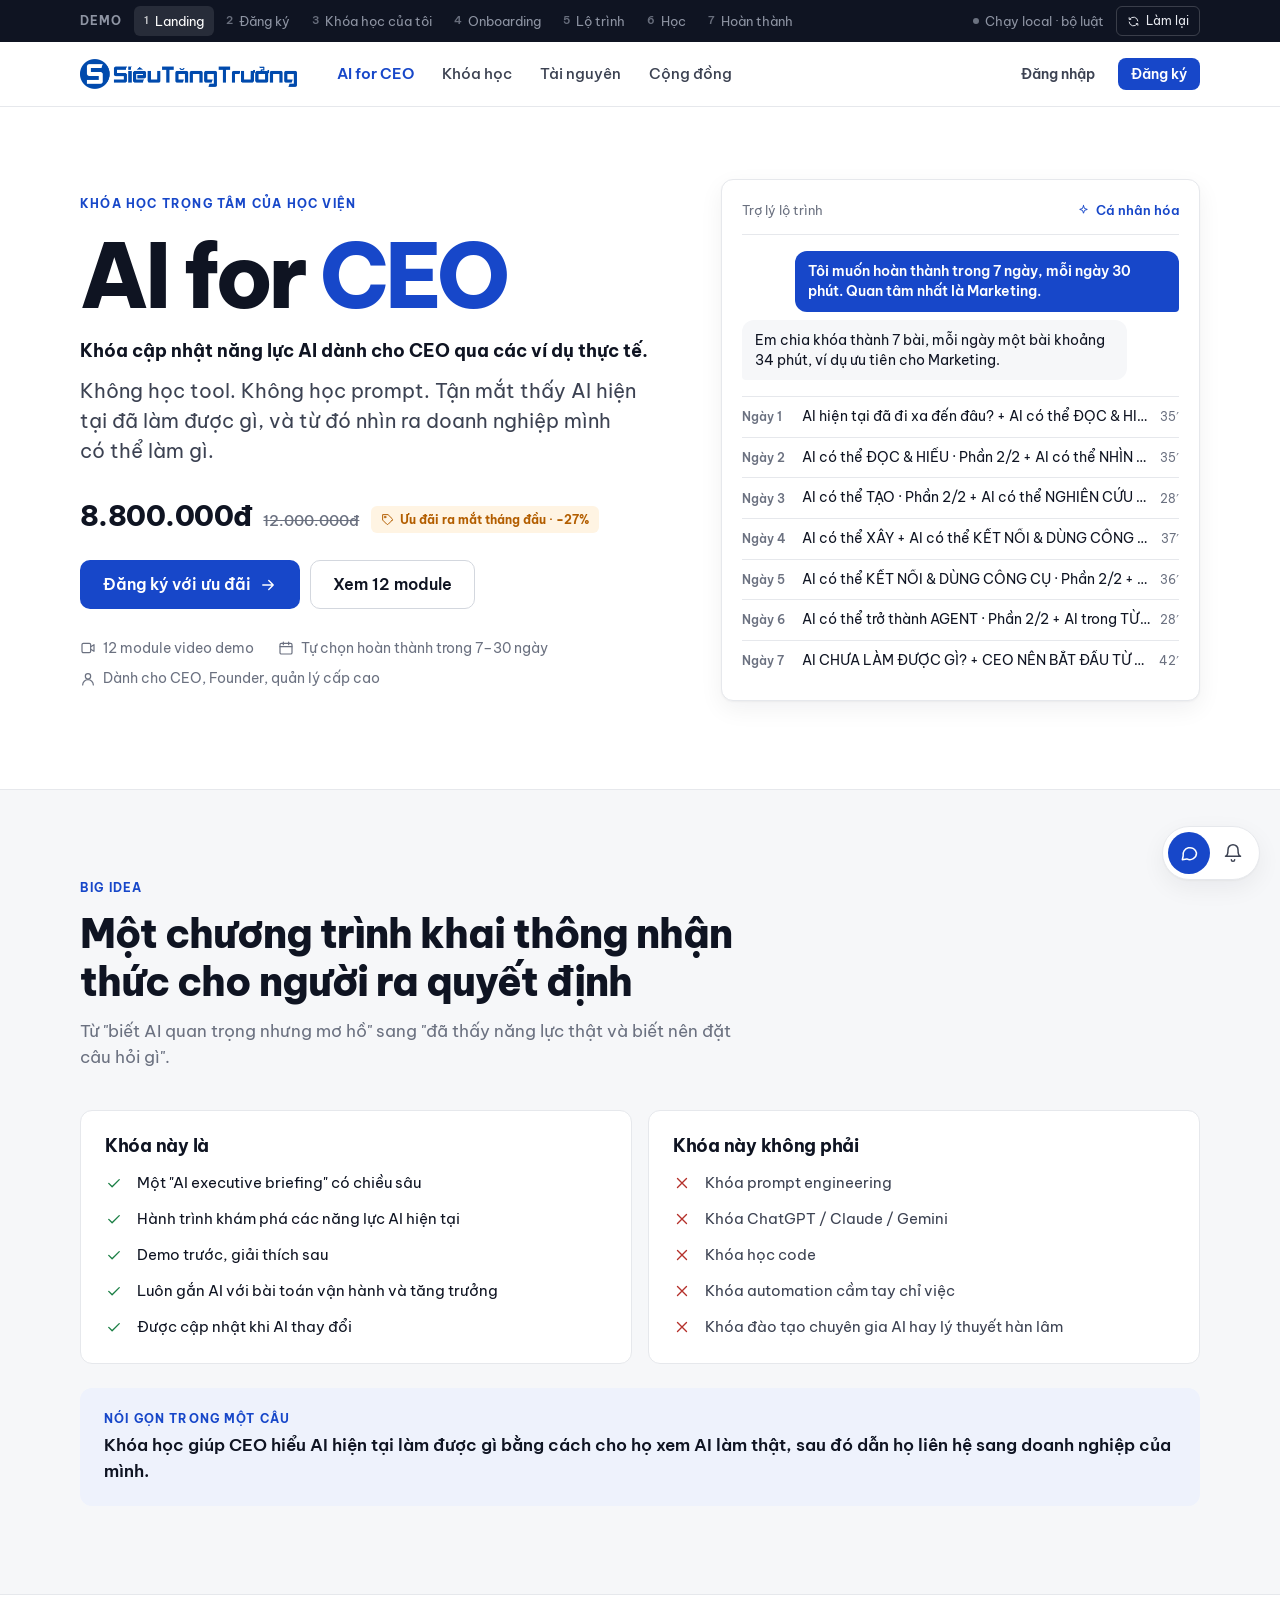
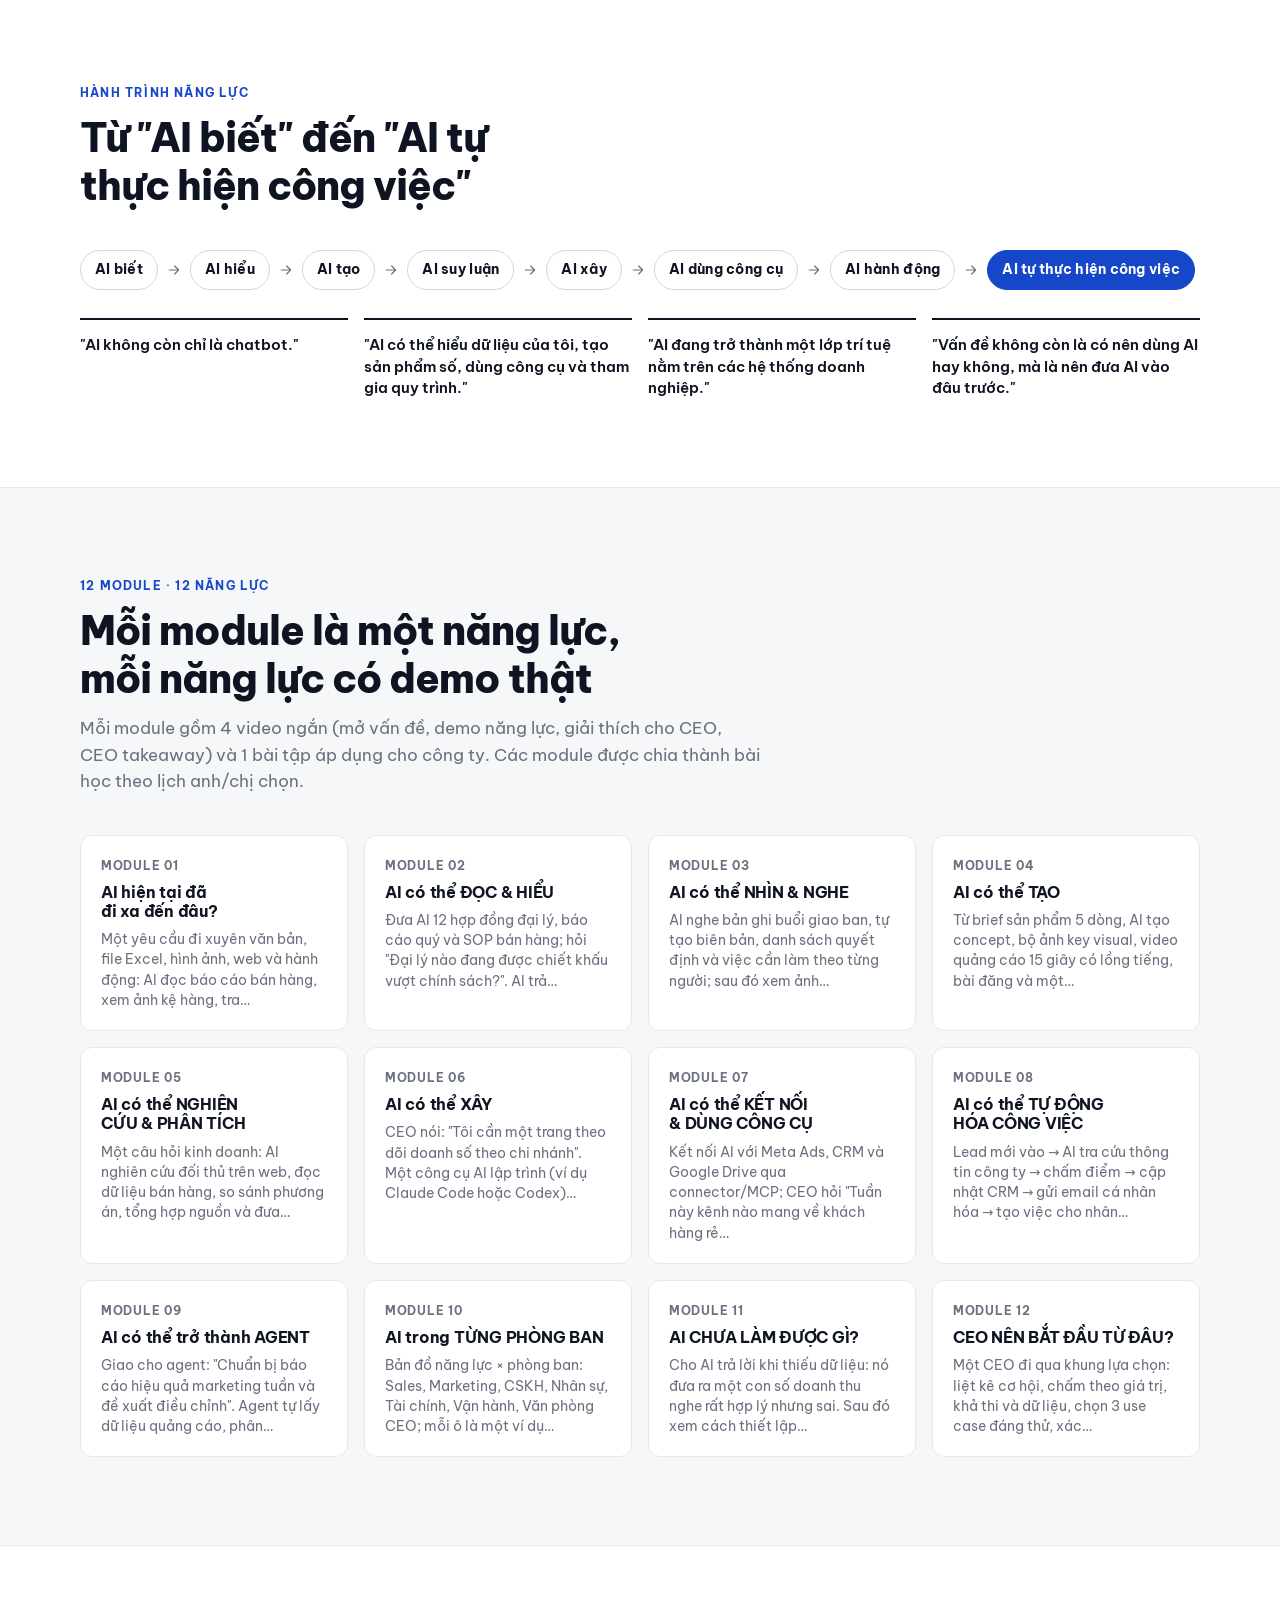
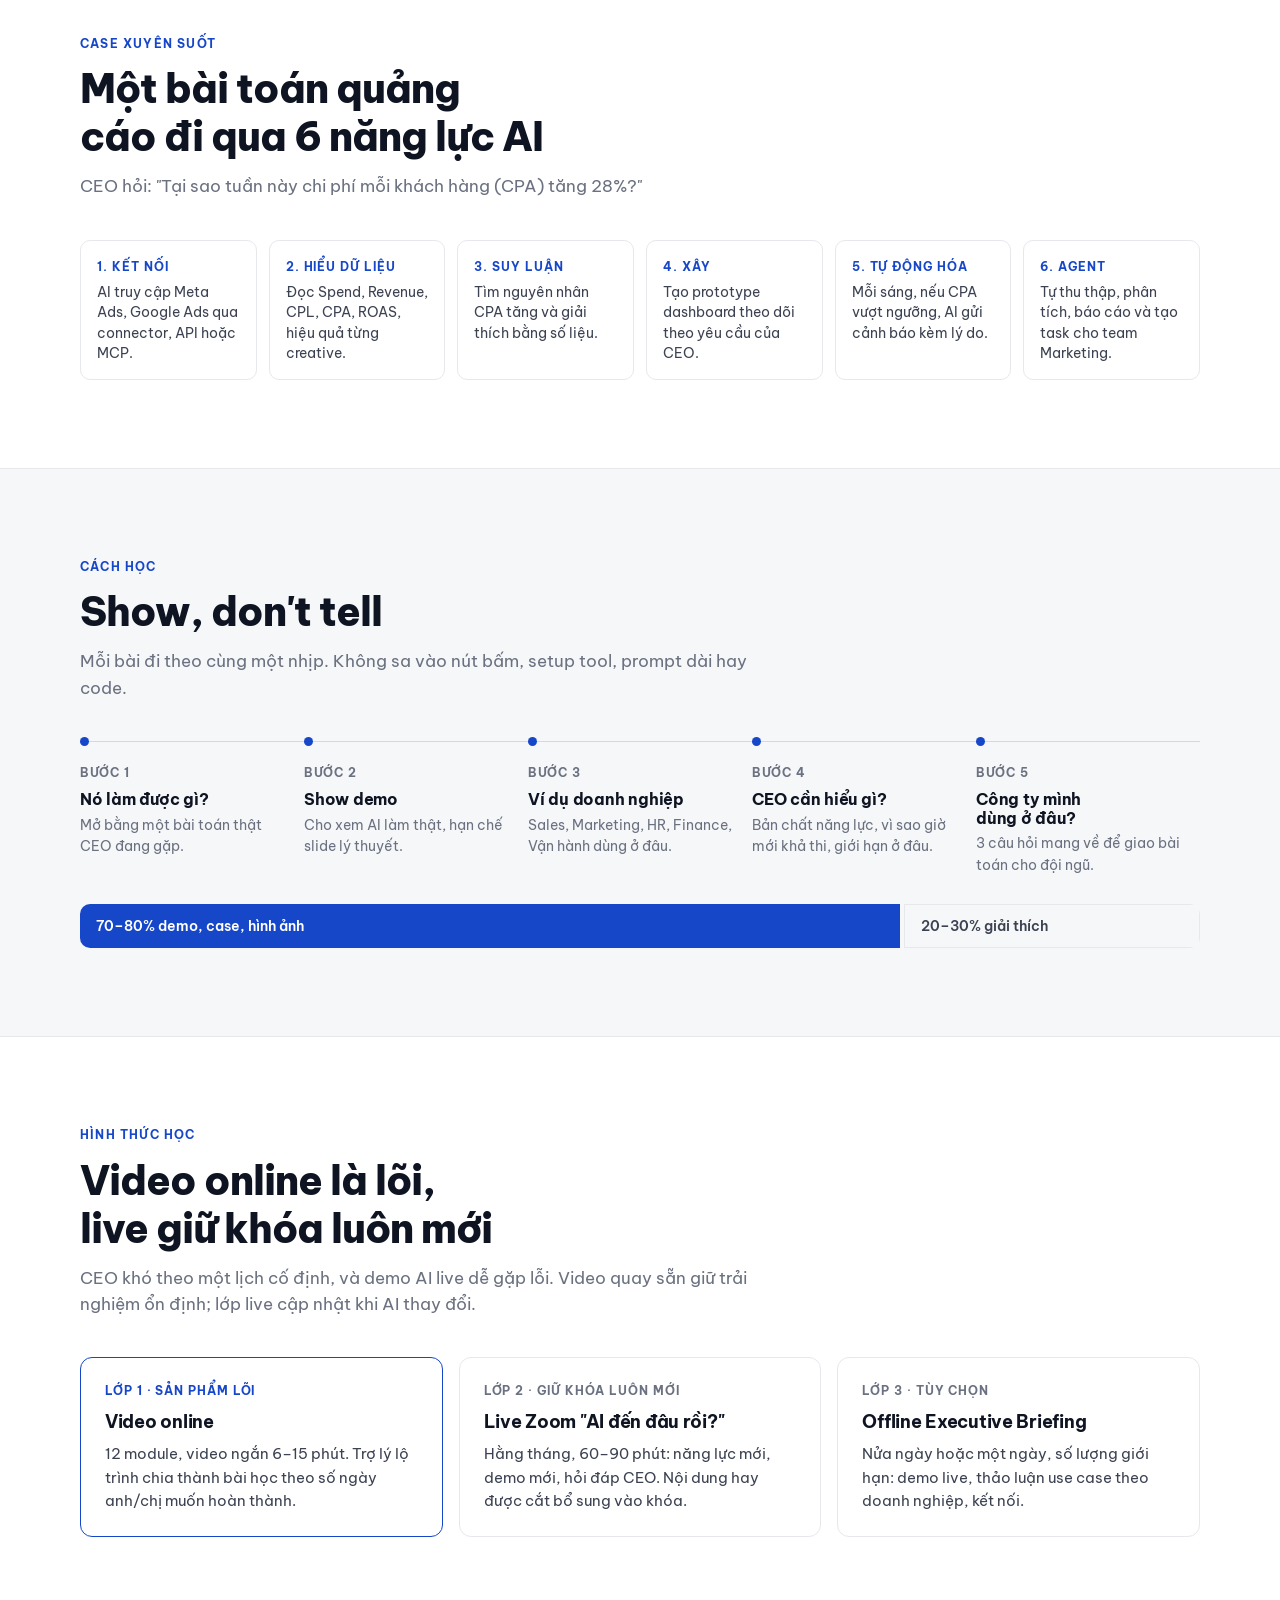
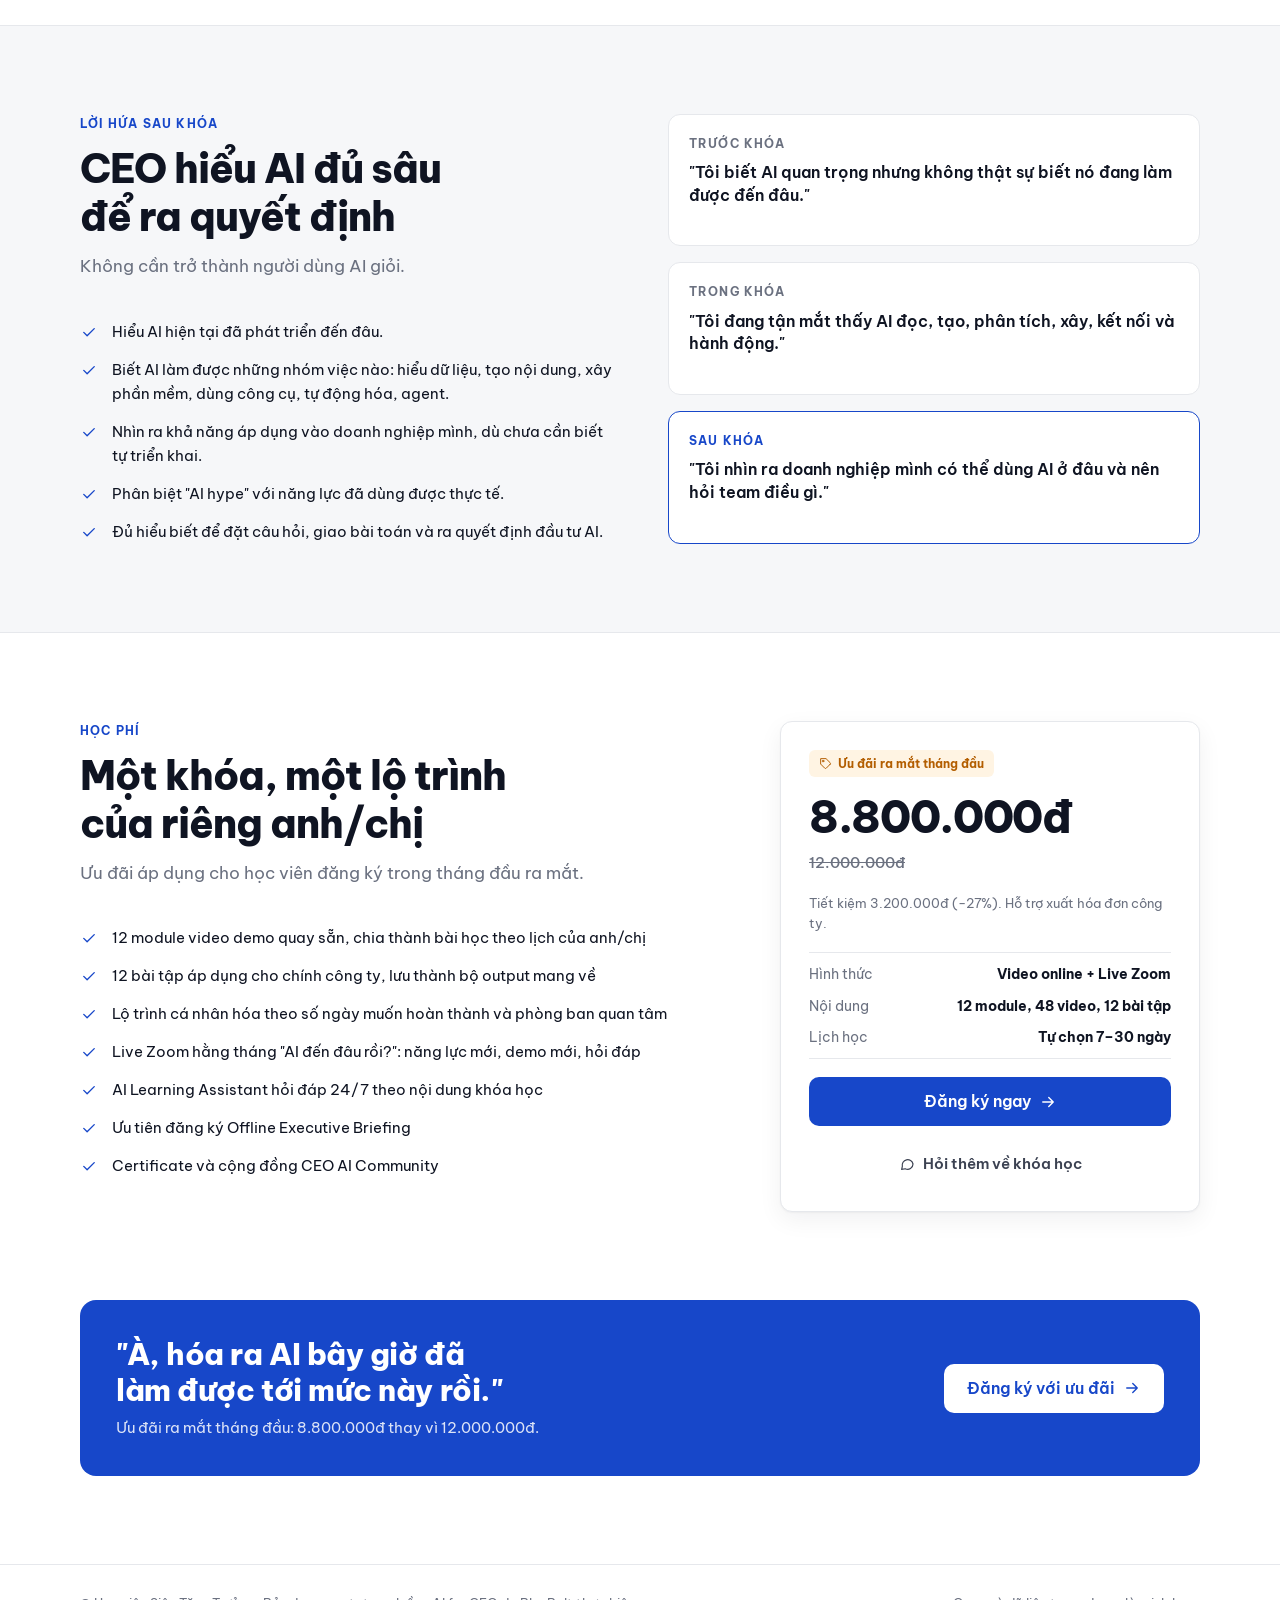
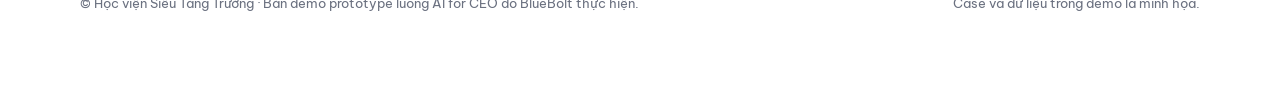
==== index.html @ d46a8960 "Ban demo dau tien Co-Authored-By: Claude Opus 5.5 (1M context) <noreply@anthropic.com>" ====
<!doctype html>
<html lang="vi">
<head>
<meta charset="utf-8">
<meta name="viewport" content="width=device-width,initial-scale=1,viewport-fit=cover">
<title>Hành trình AI for CEO</title>
<link rel="preconnect" href="https://fonts.googleapis.com">
<link rel="preconnect" href="https://fonts.gstatic.com" crossorigin>
<link rel="stylesheet" href="https://fonts.googleapis.com/css2?family=Be+Vietnam+Pro:wght@400;500;600;700;800&display=swap">
<link rel="stylesheet" href="css/style.css">
</head>
<body>
<div id="app"></div>
<div id="toast" role="status" aria-live="polite"></div>

<!-- Thứ tự nạp quan trọng: dữ liệu → logic → giao diện → khởi động -->
<script src="js/data.js"></script>      <!-- nội dung khóa học: module, bài tập, giá -->
<script src="js/planner.js"></script>   <!-- chia bài học, cá nhân hóa lộ trình, AI -->
<script src="js/chatbot.js"></script>   <!-- chatbot onboarding + AI Learning Assistant -->
<script src="js/screens.js"></script>   <!-- giao diện từng màn hình -->
<script src="js/app.js"></script>       <!-- trạng thái, điều hướng, nút bấm, khởi động -->
</body>
</html>
---- css/style.css ----
/* =========================================================
   AI for CEO · Học viện Siêu Tăng Trưởng — giao diện
   Brand: xanh logo + cam ưu đãi. Tối giản: nền trắng, viền mảnh, 1 màu nhấn.
   ========================================================= */

/* ---------- token màu (sáng / tối) ---------- */
:root{
  --bg:#FFFFFF;--bg-2:#F6F7F9;--surface:#FFFFFF;--line:#E6E8EC;--line-2:#D3D7DE;
  --ink:#0F1422;--ink-2:#3C4252;--muted:#6B7180;
  --blue:#1747C9;--blue-hover:#113AAA;--on-blue:#FFFFFF;--blue-soft:#EEF2FC;--blue-line:#C9D5F5;
  --orange:#F28A00;--orange-ink:#B35E00;--orange-soft:#FFF4E3;
  --ok:#1B7F45;--ok-soft:#E6F4EC;--warn:#8F5600;--warn-soft:#FFF5E0;--bad:#B4302A;--bad-soft:#FBE8E6;
  --shadow:0 1px 2px rgba(15,20,34,.04),0 8px 24px rgba(15,20,34,.06);
  --demo-bg:#0F1422;--demo-ink:#E8EAF0;--demo-muted:#8E94A3;
  --player:#0F1422;--player-2:#1B2338;
  --r:12px;
  --logo:#0A4AAD;--logo-ink:#FFFFFF;
  --font:'Be Vietnam Pro',system-ui,-apple-system,'Segoe UI',Roboto,Arial,sans-serif;
  color-scheme:light;
}
@media (prefers-color-scheme:dark){:root:not([data-theme="light"]){color-scheme:dark;
  --bg:#0C0F16;--bg-2:#121620;--surface:#141925;--line:#232A38;--line-2:#313A4B;
  --ink:#EEF0F5;--ink-2:#C4C9D4;--muted:#8A92A2;
  --blue:#7D9CFF;--blue-hover:#9CB3FF;--on-blue:#0C0F16;--blue-soft:#18203A;--blue-line:#2B3A66;
  --orange:#FFA733;--orange-ink:#FFB95C;--orange-soft:#2F2310;
  --ok:#5CC98A;--ok-soft:#132B1D;--warn:#EDB65B;--warn-soft:#2E230E;--bad:#FF8074;--bad-soft:#361A18;
  --shadow:0 1px 2px rgba(0,0,0,.4),0 8px 24px rgba(0,0,0,.35);--demo-bg:#06080C;--player:#06080C;--player-2:#161C2B;--logo:#6F9BFF;--logo-ink:#0C0F16;}}
:root[data-theme="dark"]{color-scheme:dark;
  --bg:#0C0F16;--bg-2:#121620;--surface:#141925;--line:#232A38;--line-2:#313A4B;
  --ink:#EEF0F5;--ink-2:#C4C9D4;--muted:#8A92A2;
  --blue:#7D9CFF;--blue-hover:#9CB3FF;--on-blue:#0C0F16;--blue-soft:#18203A;--blue-line:#2B3A66;
  --orange:#FFA733;--orange-ink:#FFB95C;--orange-soft:#2F2310;
  --ok:#5CC98A;--ok-soft:#132B1D;--warn:#EDB65B;--warn-soft:#2E230E;--bad:#FF8074;--bad-soft:#361A18;
  --shadow:0 1px 2px rgba(0,0,0,.4),0 8px 24px rgba(0,0,0,.35);--demo-bg:#06080C;--player:#06080C;--player-2:#161C2B;--logo:#6F9BFF;--logo-ink:#0C0F16;}

/* ---------- nền tảng ---------- */
*{box-sizing:border-box}
html,body{margin:0}
img{max-width:100%}
[hidden]{display:none!important}
body{background:var(--bg);color:var(--ink);font-family:var(--font);font-size:15px;line-height:1.6;-webkit-font-smoothing:antialiased}
h1,h2,h3,h4{margin:0;line-height:1.2;text-wrap:balance;letter-spacing:-.015em}
p{margin:0}
button,input,select,textarea{font:inherit;color:inherit}
button{cursor:pointer}
:focus-visible{outline:2px solid var(--blue);outline-offset:2px;border-radius:6px}
.ic{flex:none;vertical-align:middle}
.wrap{max-width:1160px;margin-inline:auto;padding-inline:20px}
.narrow{max-width:840px}
.muted{color:var(--muted)}
.tnum{font-variant-numeric:tabular-nums}
.strike{text-decoration:line-through;color:var(--muted);font-weight:500}
@media (prefers-reduced-motion:reduce){*{animation:none!important;transition:none!important}}

/* ---------- thanh demo ---------- */
.demo{background:var(--demo-bg);color:var(--demo-ink);font-size:12.5px}
.demo .wrap{display:flex;align-items:center;gap:12px;padding-block:6px}
.demo-tag{font-weight:700;letter-spacing:.08em;text-transform:uppercase;font-size:12px;color:var(--demo-muted);white-space:nowrap}
.demo-steps{display:flex;gap:2px;overflow-x:auto;flex:1;scrollbar-width:none}
.demo-steps::-webkit-scrollbar{display:none}
.demo-steps button{background:transparent;border:0;color:var(--demo-muted);padding:5px 10px;border-radius:6px;white-space:nowrap;font-size:12.5px;display:flex;gap:6px;align-items:center}
.demo-steps button b{font-weight:600;font-size:11px;opacity:.7}
.demo-steps button:hover{color:var(--demo-ink)}
.demo-steps button.on{color:#fff;background:rgba(255,255,255,.1)}
.demo-reset{background:none;border:1px solid rgba(255,255,255,.18);color:var(--demo-ink);border-radius:6px;padding:4px 10px;font-size:12px;white-space:nowrap;display:flex;gap:6px;align-items:center}
.ai-dot{display:inline-flex;align-items:center;gap:6px;white-space:nowrap;color:var(--demo-muted)}
.ai-dot i{width:6px;height:6px;border-radius:50%;background:#6b7280}
.ai-dot.on i{background:#4ade80}
@media (max-width:760px){.ai-dot span{display:none}}

/* ---------- header ---------- */
.hdr{background:color-mix(in srgb,var(--bg) 92%,transparent);backdrop-filter:saturate(1.4) blur(10px);border-bottom:1px solid var(--line);position:sticky;top:env(safe-area-inset-top,0px);z-index:20}
.hdr .wrap{display:flex;align-items:center;height:64px;gap:28px}
.logo{display:flex;align-items:center;gap:8px;background:none;border:0;padding:0;color:var(--logo)}
.logo-img{height:30px;width:auto;max-width:none;display:block}
@media (max-width:900px){.logo-img{height:26px}}
@media (max-width:420px){.logo-img{height:22px}}
.nav{display:flex;gap:4px;align-items:center;flex:1}
.nav button{background:none;border:0;padding:8px 12px;border-radius:8px;color:var(--ink-2);font-weight:500;font-size:14.5px;white-space:nowrap}
.nav button:hover{background:var(--bg-2);color:var(--ink)}
.nav button.on{color:var(--blue);font-weight:600}
.hdr-r{display:flex;align-items:center;gap:10px;margin-left:auto}
.me{display:flex;align-items:center;gap:8px;background:none;border:0;padding:4px;font-weight:600;font-size:14px;color:var(--ink)}
.avatar{width:32px;height:32px;border-radius:50%;background:var(--blue-soft);color:var(--blue);display:grid;place-items:center;font-weight:700;font-size:13px}
@media (max-width:900px){.nav{display:none}.me span.n{display:none}}

/* ---------- nút ---------- */
.btn{display:inline-flex;align-items:center;justify-content:center;gap:8px;border-radius:10px;border:1px solid transparent;padding:10px 16px;font-weight:600;font-size:14.5px;line-height:1.2;transition:background .15s,border-color .15s,color .15s;white-space:nowrap}
.btn-lg{padding:14px 22px;font-size:15.5px}
.btn-sm{padding:7px 12px;font-size:13.5px;border-radius:8px}
.btn-primary{background:var(--blue);color:var(--on-blue)}
.btn-primary:hover{background:var(--blue-hover)}
.btn-line{background:var(--surface);border-color:var(--line-2);color:var(--ink)}
.btn-line:hover{border-color:var(--ink-2)}
.btn-ghost{background:transparent;color:var(--ink-2)}
.btn-ghost:hover{background:var(--bg-2)}
.btn-link{background:none;border:0;padding:0;color:var(--blue);font-weight:600}
.btn[disabled]{opacity:.4;cursor:not-allowed}
.btn-block{width:100%}

/* ---------- chữ ---------- */
.eyebrow{font-size:12px;font-weight:700;letter-spacing:.1em;text-transform:uppercase;color:var(--blue)}
.h2{font-size:clamp(28px,3.6vw,40px);font-weight:800;letter-spacing:-.025em}
.h3{font-size:18px;font-weight:700}
.sub{color:var(--muted);font-size:16.5px;max-width:62ch}
.sec{padding-block:88px}
.band{background:var(--bg-2);border-block:1px solid var(--line)}
.sec-head{display:grid;gap:12px;margin-bottom:40px;max-width:760px}
.promo{display:inline-flex;align-items:center;gap:6px;font-size:12px;font-weight:700;color:var(--orange-ink);background:var(--orange-soft);padding:4px 10px;border-radius:6px}

/* ---------- card & lưới ---------- */
.card{background:var(--surface);border:1px solid var(--line);border-radius:var(--r)}
.pad{padding:24px}
.grid{display:grid;gap:16px}
.g2{grid-template-columns:repeat(2,minmax(0,1fr))}
.g3{grid-template-columns:repeat(3,minmax(0,1fr))}
.g4{grid-template-columns:repeat(4,minmax(0,1fr))}
@media (max-width:980px){.g4{grid-template-columns:repeat(2,minmax(0,1fr))}.g3{grid-template-columns:repeat(2,minmax(0,1fr))}}
@media (max-width:640px){.g2,.g3,.g4{grid-template-columns:1fr}}

/* ---------- landing: hero ---------- */
.hero{display:grid;grid-template-columns:1.1fr .9fr;gap:56px;align-items:center;padding-block:72px 88px}
.hero h1{font-size:clamp(46px,7.4vw,88px);font-weight:800;letter-spacing:-.045em;line-height:.98;margin-top:18px}
.hero h1 span{color:var(--blue)}
.hero-kicker{font-size:18px;font-weight:700;margin-top:18px;color:var(--ink)}
.hero-lead{font-size:clamp(17px,1.8vw,20px);color:var(--ink-2);margin-top:10px;max-width:40ch;line-height:1.5}
.hero-price{display:flex;align-items:baseline;gap:12px;flex-wrap:wrap;margin-top:28px}
.hero-cta{display:flex;flex-wrap:wrap;gap:10px;margin-top:22px}
.hero-facts{list-style:none;padding:0;margin:28px 0 0;display:flex;flex-wrap:wrap;gap:8px 24px;color:var(--muted);font-size:14px}
.hero-facts li{display:flex;gap:7px;align-items:center}
.hero-card{box-shadow:var(--shadow);padding:20px}
.hc-top{display:flex;justify-content:space-between;align-items:center;font-size:12.5px;color:var(--muted);padding-bottom:14px;border-bottom:1px solid var(--line)}
.hc-chat{display:grid;gap:8px;padding-block:16px}
.bub{padding:10px 13px;border-radius:12px;font-size:14px;max-width:88%;line-height:1.45}
.bub.me{background:var(--blue);color:var(--on-blue);margin-left:auto;border-bottom-right-radius:4px}
.bub.bot{background:var(--bg-2);border-bottom-left-radius:4px}
.hc-plan{list-style:none;padding:0;margin:0;border-top:1px solid var(--line)}
.hc-plan li{display:grid;grid-template-columns:50px 1fr auto;gap:10px;padding:9px 0;border-bottom:1px solid var(--line);font-size:13.5px;align-items:center}
.hc-plan li:last-child{border-bottom:0}
.hc-plan li span:nth-child(2){overflow:hidden;text-overflow:ellipsis;white-space:nowrap;min-width:0}
.hc-plan .d{color:var(--muted);font-size:12px;font-weight:600}
.hc-plan .m{color:var(--muted);font-size:12px}
@media (max-width:920px){.hero{grid-template-columns:1fr;gap:40px;padding-block:48px 64px}}

/* ---------- landing: các khối nội dung ---------- */
.isnot .card{display:grid;gap:14px;align-content:start}
.isnot ul{list-style:none;padding:0;margin:0;display:grid;gap:12px}
.isnot li{display:grid;grid-template-columns:22px 1fr;gap:10px}
.isnot .yes .ic{color:var(--ok);margin-top:3px}
.isnot .no .ic{color:var(--bad);margin-top:3px}
.isnot .no li{color:var(--ink-2)}
.oneliner{margin-top:24px;padding:22px 24px;border-radius:var(--r);background:var(--blue-soft);font-size:17px;font-weight:600;line-height:1.5}
.oneliner span{display:block;font-size:11.5px;font-weight:700;letter-spacing:.1em;text-transform:uppercase;color:var(--blue);margin-bottom:6px}
.chain{display:flex;flex-wrap:wrap;gap:8px;align-items:center}
.chain span{font-size:13.5px;font-weight:700;letter-spacing:.02em;padding:8px 14px;border-radius:99px;border:1px solid var(--line-2);background:var(--surface);white-space:nowrap}
.chain span:last-child{background:var(--blue);color:var(--on-blue);border-color:var(--blue)}
.chain .ic{color:var(--muted)}
.aha{list-style:none;padding:0;margin:28px 0 0;display:grid;grid-template-columns:repeat(4,minmax(0,1fr));gap:16px}
.aha li{font-size:15px;font-weight:600;line-height:1.45;padding-top:14px;border-top:2px solid var(--ink)}
@media (max-width:900px){.aha{grid-template-columns:repeat(2,minmax(0,1fr))}}
@media (max-width:520px){.aha{grid-template-columns:1fr}}
.mod{display:grid;gap:8px;align-content:start;padding:20px}
.mod .no{font-size:12px;font-weight:700;color:var(--muted);letter-spacing:.06em;font-variant-numeric:tabular-nums}
.mod h3{font-size:16px;font-weight:700}
.mod p{font-size:13.5px;color:var(--muted);line-height:1.5}
.adsflow{display:grid;grid-template-columns:repeat(6,minmax(0,1fr));gap:12px}
.adsflow div{padding:16px;border-radius:10px;background:var(--surface);border:1px solid var(--line);display:grid;gap:6px;align-content:start}
.adsflow b{font-size:12px;letter-spacing:.08em;text-transform:uppercase;color:var(--blue)}
.adsflow p{font-size:13.5px;color:var(--ink-2);line-height:1.5}
@media (max-width:980px){.adsflow{grid-template-columns:repeat(3,minmax(0,1fr))}}
@media (max-width:560px){.adsflow{grid-template-columns:1fr}}
.formula{display:grid;grid-template-columns:repeat(5,minmax(0,1fr));border-top:1px solid var(--line-2)}
.formula li{list-style:none;padding:18px 18px 0 0;position:relative}
.formula li::before{content:"";position:absolute;top:-5px;left:0;width:9px;height:9px;border-radius:50%;background:var(--blue)}
.formula .n{font-size:12px;font-weight:700;color:var(--muted);letter-spacing:.06em}
.formula h3{font-size:15.5px;margin:6px 0 6px}
.formula p{font-size:13.5px;color:var(--muted)}
ol.formula{margin:0;padding:0}
@media (max-width:980px){.formula{grid-template-columns:1fr;border-top:0;border-left:1px solid var(--line-2);gap:4px}.formula li{padding:0 0 18px 22px}.formula li::before{top:6px;left:-5px}}
.ratio{display:flex;gap:4px;margin-top:28px;height:44px;border-radius:10px;overflow:hidden;font-size:13.5px;font-weight:600}
.ratio div{display:flex;align-items:center;padding-inline:16px;white-space:nowrap;overflow:hidden}
.ratio .a{flex:75;background:var(--blue);color:var(--on-blue)}
.ratio .b{flex:25;background:var(--bg-2);color:var(--ink-2);border:1px solid var(--line)}
.layer{padding:24px;display:grid;gap:10px;align-content:start}
.layer .tag{font-size:11.5px;font-weight:700;letter-spacing:.08em;text-transform:uppercase;color:var(--muted)}
.layer.core{border-color:var(--blue)}
.layer.core .tag{color:var(--blue)}
.layer h3{font-size:18px}
.layer p{font-size:14.5px;color:var(--ink-2)}
.promise{list-style:none;padding:0;margin:0;display:grid;gap:14px}
.promise li{display:grid;grid-template-columns:22px 1fr;gap:10px}
.promise .ic{color:var(--blue);margin-top:3px}
.ba{display:grid;gap:16px}
.ba div{padding:20px;border-radius:var(--r);border:1px solid var(--line);background:var(--surface);display:grid;gap:8px;align-content:start}
.ba b{font-size:11.5px;letter-spacing:.1em;text-transform:uppercase;color:var(--muted)}
.ba div:last-child{border-color:var(--blue)}
.ba div:last-child b{color:var(--blue)}
.ba p{font-size:15.5px;font-weight:600;line-height:1.45}
.price-wrap{display:grid;grid-template-columns:1fr 420px;gap:40px;align-items:start}
.price-box{padding:28px;box-shadow:var(--shadow);display:grid;gap:18px}
.price-now{font-size:44px;font-weight:800;letter-spacing:-.03em;line-height:1}
.price-row{display:flex;align-items:baseline;gap:12px;flex-wrap:wrap}
.cta-band{display:flex;justify-content:space-between;align-items:center;gap:24px;flex-wrap:wrap;padding:36px;border-radius:16px;background:var(--blue);color:var(--on-blue)}
.cta-band h2{font-size:clamp(22px,2.6vw,30px);font-weight:800;max-width:30ch}
.cta-band p{opacity:.85;margin-top:8px}
.cta-band .btn{background:var(--on-blue);color:var(--blue)}
@media (max-width:900px){.price-wrap{grid-template-columns:1fr}}

/* ---------- khung trang ---------- */
.page{padding-block:36px 64px}
.page-head{display:grid;gap:10px;margin-bottom:28px}
.crumbs{display:flex;gap:6px;align-items:center;font-size:13px;color:var(--muted);margin-bottom:18px;flex-wrap:wrap}
.crumbs button{background:none;border:0;padding:0;color:var(--muted);font-weight:500}
.crumbs button:hover{color:var(--blue)}
.two{display:grid;grid-template-columns:minmax(0,1fr) 360px;gap:24px;align-items:start}
.sticky{position:sticky;top:calc(env(safe-area-inset-top,0px) + 84px)}
@media (max-width:980px){.two{grid-template-columns:1fr}.sticky{position:static}}

/* ---------- form ---------- */
.form{padding:28px;display:grid;gap:26px}
fieldset{border:0;padding:0;margin:0;display:grid;gap:10px}
legend{font-weight:600;margin-bottom:10px;font-size:15px;padding:0}
.opt-grid{display:grid;grid-template-columns:repeat(auto-fill,minmax(200px,1fr));gap:8px}
.opt{display:flex;gap:10px;align-items:center;border:1px solid var(--line-2);border-radius:10px;padding:11px 13px;cursor:pointer;background:var(--surface);font-size:14.5px;transition:border-color .15s,background .15s}
.opt:hover{border-color:var(--blue)}
.opt input{accent-color:var(--blue);width:16px;height:16px;margin:0;flex:none}
.opt:has(input:checked){border-color:var(--blue);background:var(--blue-soft)}
.field{display:grid;gap:6px}
.field label{font-weight:600;font-size:13.5px}
.inp{width:100%;border:1px solid var(--line-2);border-radius:10px;padding:10px 12px;background:var(--surface);font-size:14.5px}
.inp:focus{outline:2px solid var(--blue);outline-offset:-1px;border-color:transparent}
textarea.inp{resize:vertical;min-height:80px;line-height:1.55}
input[type=file].inp{padding:8px}
.row2{display:grid;grid-template-columns:1fr 1fr;gap:14px}
@media (max-width:560px){.row2{grid-template-columns:1fr}}
.form-foot{display:flex;justify-content:space-between;align-items:center;gap:12px;flex-wrap:wrap}
.hint{font-size:13px;color:var(--muted)}
.sample-tag{display:inline-flex;gap:6px;align-items:center;font-size:12px;font-weight:600;color:var(--muted);border:1px dashed var(--line-2);padding:3px 10px;border-radius:6px}
.demo-box{border:1px dashed var(--line-2);border-radius:10px;padding:14px 16px;display:grid;gap:10px}
.demo-box .t{font-size:11px;font-weight:700;letter-spacing:.08em;text-transform:uppercase;color:var(--muted)}
.seg{display:inline-flex;border:1px solid var(--line-2);border-radius:10px;overflow:hidden;flex-wrap:wrap;justify-self:start}
.seg button{background:var(--surface);border:0;padding:8px 14px;font-size:13.5px;font-weight:500;color:var(--ink-2)}
.seg button+button{border-left:1px solid var(--line-2)}
.seg button.on{background:var(--ink);color:var(--bg)}

/* ---------- lỗi & phản hồi hệ thống ---------- */
.err{display:flex;gap:8px;align-items:flex-start;color:var(--bad);font-size:13.5px;font-weight:500;background:var(--bad-soft);padding:10px 12px;border-radius:8px}
.inp[aria-invalid="true"]{border-color:var(--bad);box-shadow:0 0 0 3px var(--bad-soft)}
#toast{position:fixed;left:50%;bottom:calc(24px + env(safe-area-inset-bottom,0px));transform:translate(-50%,16px);z-index:60;display:flex;gap:10px;align-items:center;background:var(--ink);color:var(--bg);padding:12px 18px;border-radius:12px;font-size:14.5px;font-weight:500;box-shadow:var(--shadow);opacity:0;pointer-events:none;transition:opacity .2s,transform .2s;max-width:calc(100vw - 40px)}
#toast.show{opacity:1;transform:translate(-50%,0)}
#toast .ic{color:#4ade80}
#toast.bad .ic{color:#FF8074}

/* ---------- stepper thanh toán ---------- */
.stepper{display:flex;gap:24px;flex-wrap:wrap;margin-bottom:24px;font-size:13.5px}
.stepper span{display:flex;gap:8px;align-items:center;font-weight:600;color:var(--muted)}
.stepper span i{font-style:normal;width:22px;height:22px;border-radius:50%;display:grid;place-items:center;font-size:11.5px;border:1px solid var(--line-2)}
.stepper span.on{color:var(--ink)}
.stepper span.on i{background:var(--blue);color:var(--on-blue);border-color:var(--blue)}
.stepper span.ok i{background:var(--ok-soft);color:var(--ok);border-color:transparent}

/* ---------- tóm tắt, trạng thái ---------- */
.sum-row{display:flex;justify-content:space-between;gap:12px;padding:11px 0;border-bottom:1px solid var(--line);font-size:14.5px}
.sum-row:last-child{border-bottom:0}
.sum-row .k{color:var(--muted)}
.sum-row .v{font-weight:600;text-align:right}
.sum-row.disc .v{color:var(--orange-ink)}
.total{font-size:26px;font-weight:800;letter-spacing:-.02em}
.status{display:grid;justify-items:center;text-align:center;gap:14px;padding:48px 24px}
.status .big{width:60px;height:60px;border-radius:50%;display:grid;place-items:center}
.status .big.ok{background:var(--ok-soft);color:var(--ok)}
.status .big.bad{background:var(--bad-soft);color:var(--bad)}
.spin{width:40px;height:40px;border-radius:50%;border:3px solid var(--line);border-top-color:var(--blue);animation:sp .9s linear infinite}
@keyframes sp{to{transform:rotate(360deg)}}
.callout{border-radius:10px;padding:14px 16px;display:grid;gap:8px;font-size:14.5px}
.callout.warn{background:var(--warn-soft)}
.callout.warn b{color:var(--warn)}
.callout.info{background:var(--blue-soft)}
.callout.ok{background:var(--ok-soft)}

/* ---------- chat ---------- */
.chat{display:flex;flex-direction:column;height:min(640px,72vh);overflow:hidden}
.chat-h{display:flex;align-items:center;gap:12px;padding:14px 18px;border-bottom:1px solid var(--line)}
.bot-av{width:36px;height:36px;border-radius:50%;background:var(--blue-soft);color:var(--blue);display:grid;place-items:center;flex:none}
.chat-h b{display:block;font-size:15px}
.chat-h span{font-size:12.5px;color:var(--muted)}
.step-count{margin-left:auto;display:inline-flex;gap:6px;align-items:center;font-size:13px;font-weight:600;color:var(--blue);background:var(--blue-soft);padding:5px 12px;border-radius:99px;white-space:nowrap}
.chat-log{flex:1;overflow-y:auto;padding:18px;display:flex;flex-direction:column;gap:10px}
.msg{padding:10px 14px;border-radius:12px;max-width:84%;font-size:14.5px;line-height:1.55;overflow-wrap:anywhere}
.msg.bot{background:var(--bg-2);border-bottom-left-radius:4px}
.msg.user{background:var(--blue);color:var(--on-blue);margin-left:auto;border-bottom-right-radius:4px}
.msg.typing{color:var(--muted);font-style:italic}
.chips{display:flex;flex-wrap:wrap;gap:8px;padding:0 18px 12px}
.chip{border:1px solid var(--line-2);color:var(--ink);background:var(--surface);border-radius:99px;padding:9px 15px;min-height:38px;font-size:14px;font-weight:500;line-height:1.2}
.chip:hover{border-color:var(--blue);color:var(--blue)}
.chip.on{background:var(--blue-soft);border-color:var(--blue);color:var(--blue)}
.chip.cta{background:var(--blue);border-color:var(--blue);color:var(--on-blue);font-weight:600}
.chat-in{display:flex;gap:8px;padding:12px 14px;border-top:1px solid var(--line)}
.chat-in .inp{flex:1}
.send{width:42px;height:42px;border-radius:10px;border:0;background:var(--blue);color:var(--on-blue);display:grid;place-items:center;flex:none}

/* ---------- hồ sơ học viên ---------- */
.prof h3{font-size:15.5px}
.prof-row{display:grid;grid-template-columns:minmax(120px,44%) 1fr;gap:12px;padding:11px 0;border-bottom:1px solid var(--line);font-size:14px;align-items:start}
.prof-row:last-child{border-bottom:0}
.prof-row .k{color:var(--muted)}
.prof-row .v{font-weight:600}
.prof-row .v small{display:block;font-weight:500;font-size:11.5px;color:var(--ok);margin-top:2px}
.prof-row .v.empty{color:var(--muted);font-weight:400}
.bar{height:6px;border-radius:99px;background:var(--bg-2);overflow:hidden}
.bar i{display:block;height:100%;background:var(--blue);border-radius:99px;transition:width .3s}
.phases{display:flex;gap:6px;flex-wrap:wrap;margin-top:6px}
.phases span{font-size:13px;font-weight:500;padding:5px 12px;border-radius:99px;border:1px solid var(--line);color:var(--ink-2)}
.phases span b{color:var(--blue);margin-right:5px}

/* ---------- lộ trình ---------- */
.stats{display:grid;grid-template-columns:repeat(4,minmax(0,1fr));border:1px solid var(--line);border-radius:10px}
.stats div{padding:14px 16px;border-left:1px solid var(--line)}
.stats div:first-child{border-left:0}
.stats b{display:block;font-size:20px;font-weight:800;letter-spacing:-.01em}
.stats span{font-size:12.5px;color:var(--muted)}
@media (max-width:640px){.stats{grid-template-columns:repeat(2,minmax(0,1fr))}.stats div:nth-child(3){border-left:0}.stats div:nth-child(n+3){border-top:1px solid var(--line)}}
.src{display:inline-flex;gap:6px;align-items:center;font-size:12.5px;font-weight:600;color:var(--blue)}
details.skipped{margin-top:24px;border-top:1px solid var(--line);padding-top:16px}
details.skipped summary{cursor:pointer;font-weight:600;font-size:14px;color:var(--ink-2)}
details.skipped ul{margin:12px 0 0;padding-left:18px;display:grid;gap:6px;font-size:13.5px;color:var(--muted)}
.gen{display:grid;justify-items:center;gap:18px;padding:64px 24px;text-align:center}
.gen ol{list-style:none;padding:0;margin:0;display:grid;gap:8px;text-align:left}
.gen li{display:flex;gap:10px;align-items:center;font-size:14.5px;color:var(--muted);animation:fadein .5s both}
.gen li .ic{color:var(--blue)}
.gen li:nth-child(2){animation-delay:.4s}.gen li:nth-child(3){animation-delay:.8s}.gen li:nth-child(4){animation-delay:1.2s}
@keyframes fadein{from{opacity:.2}to{opacity:1}}

/* ---------- danh sách bài học theo chặng (thu gọn / mở ra) ---------- */
.ph-tools{display:flex;justify-content:space-between;align-items:center;gap:10px;flex-wrap:wrap;margin:18px 0 10px}
.ph-tools>div{display:flex;gap:4px}
.phases-list{display:grid;gap:10px}
.phase{border:1px solid var(--line);border-radius:12px;background:var(--surface);overflow:hidden}
.phase.cur{border-color:var(--blue-line)}
.ph-head{width:100%;display:grid;grid-template-columns:20px minmax(0,1fr) auto;gap:12px;align-items:center;padding:14px 16px;background:none;border:0;text-align:left}
.ph-head:hover{background:var(--bg-2)}
.phase.cur .ph-head{background:var(--blue-soft)}
.ph-head .chev{display:grid;place-items:center;color:var(--muted);transition:transform .2s}
.phase.open .ph-head .chev{transform:rotate(90deg)}
.ph-t small{display:block;font-size:12px;font-weight:700;letter-spacing:.06em;text-transform:uppercase;color:var(--muted)}
.phase.cur .ph-t small{color:var(--blue)}
.phase.done .ph-t small{color:var(--ok)}
.ph-t b{font-size:15.5px}
.ph-r{display:flex;align-items:center;gap:10px;font-size:13px;color:var(--muted);white-space:nowrap}
.ph-bar{width:64px;height:5px;border-radius:99px;background:var(--bg-2);overflow:hidden;display:inline-block}
.ph-bar i{display:block;height:100%;background:var(--ok)}
.phase.cur .ph-bar{background:var(--surface)}
ol.lessons{list-style:none;margin:0;padding:0 16px}
.lrow{display:grid;grid-template-columns:28px minmax(0,1fr) auto;gap:12px;padding:14px 0;border-top:1px solid var(--line);align-items:start}
.lrow .dot{position:relative;width:26px;height:26px;border-radius:50%;display:grid;place-items:center;font-size:12px;font-weight:700;border:1.5px solid var(--line-2);color:var(--ink-2);font-variant-numeric:tabular-nums;margin-top:1px}
.lrow.cur .dot{background:var(--blue);border-color:var(--blue);color:var(--on-blue)}
.lrow.done .dot{border-color:var(--ok);color:var(--ok)}
/* dấu tick nhỏ ở góc, không che số ngày */
.lrow .dot .tick{position:absolute;right:-5px;bottom:-4px;width:15px;height:15px;border-radius:50%;background:var(--ok);color:#fff;display:grid;place-items:center;box-shadow:0 0 0 2px var(--surface)}
.lrow .dot .tick .ic{stroke-width:3}
.lmeta{display:flex;flex-wrap:wrap;gap:4px 10px;align-items:center;font-size:12.5px;color:var(--muted)}
.lmeta span:first-child{text-transform:capitalize}
.lmeta .mt{font-weight:600;color:var(--blue)}
.lrow .tt{font-weight:600;font-size:15px;line-height:1.4;margin-top:2px}
.lrow .tt button{background:none;border:0;padding:0;text-align:left;font-weight:600;color:inherit}
.lrow .tt button:hover{color:var(--blue);text-decoration:underline}
.lrow.cur .tt{color:var(--blue)}
.lrow.done .tt{color:var(--muted)}
.lcontent{list-style:none;margin:8px 0 0;padding:0;display:grid;gap:2px}
.lcontent li{display:grid;grid-template-columns:16px 1fr auto;gap:8px;align-items:center;font-size:13.5px;color:var(--ink-2);padding:2px 0}
.lcontent li .ic{color:var(--muted)}
.lcontent li .m{font-size:12.5px;color:var(--muted)}
.lcontent li.done{color:var(--muted)}
.lcontent li.done .ic{color:var(--ok)}
.lrow .why{display:flex;gap:6px;align-items:flex-start;font-size:13px;color:var(--muted);margin-top:6px}
.lrow .why .ic{color:var(--blue);margin-top:2px}
.lrow .mn{display:flex;flex-direction:column;gap:6px;align-items:flex-end;font-size:13px;color:var(--muted);white-space:nowrap}
.lrow .mn .pill.ok{color:var(--ok)}.lrow .mn .pill.blue{color:var(--blue)}.lrow .mn .pill.wait{color:var(--warn)}
@media (max-width:640px){.ph-bar{display:none}.lrow{grid-template-columns:28px minmax(0,1fr)}.lrow .mn{grid-column:2;flex-direction:row;align-items:center}}

/* ---------- trang khóa học ---------- */
.today{background:var(--blue-soft);border:1px solid var(--blue-line);border-radius:var(--r);padding:26px;display:grid;gap:16px}
.today .lbl{font-size:12px;font-weight:700;letter-spacing:.1em;text-transform:uppercase;color:var(--blue)}
.today h2{font-size:24px;font-weight:800}
.today ul{list-style:none;padding:0;margin:0;display:grid;gap:6px}
.today li{display:flex;gap:10px;align-items:center;background:var(--surface);border-radius:8px;padding:10px 12px;font-size:14.5px}
.today li .ic{color:var(--blue)}
.today li.done{color:var(--muted)}
.today li.done .ic{color:var(--ok)}
.today li .m{margin-left:auto;font-size:12.5px;color:var(--muted);white-space:nowrap}
.ring{display:flex;gap:18px;align-items:center}
.ring svg{flex:none}
.ring b{font-size:30px;font-weight:800;display:block;line-height:1;letter-spacing:-.02em}
.kv{display:grid;gap:9px;font-size:14px}
.kv div{display:flex;justify-content:space-between;gap:10px}
.kv span{color:var(--muted)}
.event{display:grid;gap:8px}
.event .tag{font-size:11.5px;font-weight:700;letter-spacing:.08em;text-transform:uppercase;color:var(--blue)}
.event h3{font-size:16px}
.event p{font-size:13.5px;color:var(--muted)}
.pill{font-size:12px;font-weight:600;padding:3px 10px;border-radius:99px;white-space:nowrap}
.pill.ok{background:var(--ok-soft);color:var(--ok)}
.pill.wait{background:var(--warn-soft);color:var(--warn)}
.pill.blue{background:var(--blue-soft);color:var(--blue)}

/* ---------- trang bài học ---------- */
.lesson h1{font-size:clamp(26px,3.4vw,36px);font-weight:800;letter-spacing:-.025em}
.lesson .meta{display:flex;gap:14px;flex-wrap:wrap;align-items:center;font-size:13.5px;color:var(--muted)}
.lesson .meta .ty{font-weight:700;letter-spacing:.06em;text-transform:uppercase;font-size:12px;color:var(--blue)}
.lsn{display:grid;grid-template-columns:minmax(0,1fr) 320px;gap:28px;align-items:start}
@media (max-width:980px){.lsn{grid-template-columns:1fr}}
.hook{font-size:clamp(18px,2vw,21px);font-weight:600;line-height:1.45;color:var(--ink)}
.hook::before{content:"“";color:var(--blue);margin-right:2px}
.hook::after{content:"”";color:var(--blue);margin-left:2px}
.player{aspect-ratio:16/9;max-width:100%;border-radius:12px;background:var(--player);color:#fff;display:grid;place-items:center;position:relative;overflow:hidden}
.player::before{content:"";position:absolute;inset:0;background:radial-gradient(120% 90% at 80% 0%,var(--player-2),transparent 60%)}
.player>*{position:relative}
.player .center{display:grid;justify-items:center;gap:12px;text-align:center;padding:24px}
.player .play{width:64px;height:64px;border-radius:50%;background:#fff;color:#0F1422;display:grid;place-items:center;border:0}
.player .t{font-size:12.5px;letter-spacing:.08em;text-transform:uppercase;color:#AEB6CA;font-weight:700}
.player h3{font-size:clamp(17px,2.2vw,22px);color:#fff;max-width:32ch}
.player .bottom{position:absolute;left:16px;right:16px;bottom:14px;display:flex;align-items:center;gap:12px;font-size:12.5px;color:#AEB6CA}
.player .track{flex:1;height:4px;border-radius:99px;background:rgba(255,255,255,.2);overflow:hidden}
.player .track i{display:block;height:100%;background:#fff}
.ulist{display:grid;gap:6px}
.ulist button{display:grid;grid-template-columns:22px 1fr auto;gap:10px;align-items:center;text-align:left;border:1px solid var(--line);background:var(--surface);border-radius:10px;padding:10px 12px;font-size:13.5px;line-height:1.35}
.ulist button:hover{border-color:var(--blue)}
.ulist button.on{border-color:var(--blue);background:var(--blue-soft)}
.ulist button b{font-weight:600;display:block}
.ulist button small{display:block;color:var(--muted);font-size:12px;font-weight:700;letter-spacing:.05em;text-transform:uppercase}
.ulist .st{width:20px;height:20px;border-radius:50%;display:grid;place-items:center;border:1.5px solid var(--line-2);color:transparent}
.ulist .done .st{background:var(--ok);border-color:var(--ok);color:#fff}
.ulist .mn{font-size:12px;color:var(--muted)}
.block{display:grid;gap:10px}
.block .t{font-size:11.5px;font-weight:700;letter-spacing:.1em;text-transform:uppercase;color:var(--muted)}
.prose{display:grid;gap:14px;font-size:16px;line-height:1.75;max-width:66ch;color:var(--ink-2)}
.exs{list-style:none;padding:0;margin:0;display:grid;gap:8px}
.exs li{display:grid;grid-template-columns:120px 1fr;gap:12px;padding:12px 14px;border-radius:10px;border:1px solid var(--line);font-size:14.5px;align-items:start}
.exs li .d{font-weight:600;font-size:13px;color:var(--muted)}
.exs li.hit{border-color:var(--blue-line);background:var(--blue-soft)}
.exs li.hit .d{color:var(--blue)}
@media (max-width:560px){.exs li{grid-template-columns:1fr;gap:2px}}
.take{border-radius:12px;padding:22px;background:var(--bg-2);display:grid;gap:14px}
.take .t{font-size:11.5px;font-weight:700;letter-spacing:.1em;text-transform:uppercase;color:var(--blue)}
.take p.big{font-size:18px;font-weight:700;line-height:1.45}
.take ol{margin:0;padding-left:20px;display:grid;gap:6px;font-size:15px;color:var(--ink-2)}
.uc{display:grid;gap:12px}
.uc-row{display:grid;grid-template-columns:28px 1.4fr 1fr 1fr;gap:10px;align-items:start;padding:14px;border:1px solid var(--line);border-radius:10px}
.uc-row .n{font-weight:800;color:var(--blue);padding-top:9px}
.uc-row .why{grid-column:2/-1}
@media (max-width:720px){.uc-row{grid-template-columns:1fr}.uc-row .why{grid-column:auto}.uc-row .n{padding-top:0}}
.lnav{display:flex;justify-content:space-between;gap:12px;flex-wrap:wrap;margin-top:32px;padding-top:20px;border-top:1px solid var(--line)}

/* ---------- bài tập ---------- */
.ex{padding:24px;display:grid;gap:18px;border-color:var(--blue-line)}
.ex-h{display:flex;justify-content:space-between;gap:12px;align-items:flex-start;flex-wrap:wrap}
.ex-h .t,.out .t{font-size:11.5px;font-weight:700;letter-spacing:.08em;text-transform:uppercase;color:var(--blue)}
.ex-h h3{margin-top:4px}
.ex-out{display:grid;gap:14px}
.ex-out .lab{display:block;font-size:12.5px;font-weight:600;color:var(--muted);margin-bottom:4px}
.ex-out p{font-size:15px;line-height:1.6;white-space:pre-line}
.file{display:flex;gap:8px;align-items:center;flex-wrap:wrap;padding:10px 12px;border:1px dashed var(--line-2);border-radius:10px;font-size:14px}
.file a{color:var(--blue);font-weight:600}
.fb{border-radius:10px;padding:14px 16px;background:var(--bg-2);display:grid;gap:6px}
.fb .t{font-size:11.5px;font-weight:700;letter-spacing:.08em;text-transform:uppercase;color:var(--ok)}
.fb.typing .t{color:var(--muted)}
.fb p{font-size:14.5px;line-height:1.55}
.out{display:grid;gap:12px;align-content:start}
.out .prev{font-size:14px;color:var(--ink-2);line-height:1.55}
.out .hint{display:flex;gap:6px;align-items:center;flex-wrap:wrap}

/* ---------- khóa học của tôi ---------- */
.course{overflow:hidden}
.course-thumb{width:100%;aspect-ratio:16/7;max-width:100%;border:0;background:var(--blue);color:var(--on-blue);display:grid;align-content:end;justify-items:start;gap:4px;padding:24px;text-align:left;position:relative;overflow:hidden}
.course-thumb::before{content:"";position:absolute;inset:0;background-image:linear-gradient(rgba(255,255,255,.08) 1px,transparent 1px),linear-gradient(90deg,rgba(255,255,255,.08) 1px,transparent 1px);background-size:28px 28px}
.course-thumb>*{position:relative}
.course-thumb .k{font-size:11.5px;font-weight:700;letter-spacing:.1em;text-transform:uppercase;opacity:.8}
.course-thumb .n{font-size:40px;font-weight:800;letter-spacing:-.03em;line-height:1}
.course-thumb .s{font-size:13.5px;opacity:.85}

/* ---------- hoàn thành ---------- */
.checks{list-style:none;padding:0;margin:0;display:grid}
.checks li{display:grid;grid-template-columns:26px 1fr auto;gap:10px;padding:13px 0;border-top:1px solid var(--line);align-items:center;font-size:14.5px}
.checks li:first-child{border-top:0}
.checks .st{width:22px;height:22px;border-radius:50%;display:grid;place-items:center}
.checks .st.ok{background:var(--ok);color:#fff}
.checks .st.no{border:1.5px solid var(--bad);color:var(--bad)}
.cert{border-radius:16px;padding:48px 32px;text-align:center;display:grid;gap:10px;justify-items:center;background:var(--surface);border:1px solid var(--line);box-shadow:var(--shadow)}
.cert .seal{width:56px;height:56px;border-radius:50%;background:var(--blue-soft);color:var(--blue);display:grid;place-items:center}
.cert .t{font-size:11.5px;font-weight:700;letter-spacing:.16em;text-transform:uppercase;color:var(--muted)}
.cert .name{font-size:clamp(30px,4.4vw,44px);font-weight:800;letter-spacing:-.03em}
.cert .code{font-size:12.5px;color:var(--muted);font-variant-numeric:tabular-nums;margin-top:6px}
.bigq{padding:32px;border-radius:16px;background:var(--ink);color:var(--bg);display:grid;gap:10px}
.bigq span{font-size:11.5px;font-weight:700;letter-spacing:.12em;text-transform:uppercase;opacity:.7}
.bigq p{font-size:clamp(20px,2.6vw,28px);font-weight:700;line-height:1.35;letter-spacing:-.015em;max-width:36ch}
.eco{display:grid;grid-template-columns:repeat(4,minmax(0,1fr));gap:12px}
.eco div{padding:18px;border:1px solid var(--line);border-radius:10px;display:grid;gap:6px;align-content:start}
.eco div.here{border-color:var(--blue);background:var(--blue-soft)}
.eco b{font-size:12px;letter-spacing:.08em;text-transform:uppercase;color:var(--muted)}
.eco div.here b{color:var(--blue)}
.eco p{font-size:14px;font-weight:600}
@media (max-width:860px){.eco{grid-template-columns:repeat(2,minmax(0,1fr))}}
table.uct{width:100%;border-collapse:collapse;font-size:14px}
.uct th{text-align:left;font-size:11.5px;letter-spacing:.08em;text-transform:uppercase;color:var(--muted);padding:8px 10px 8px 0;border-bottom:1px solid var(--line);font-weight:700}
.uct td{padding:10px 10px 10px 0;border-bottom:1px solid var(--line);vertical-align:top}
.tbl-wrap{overflow-x:auto}

/* ---------- AI Assistant nổi & thông báo ---------- */
.fab{position:fixed;right:20px;bottom:calc(20px + env(safe-area-inset-bottom,0px));z-index:40;display:flex;gap:2px;background:var(--surface);border:1px solid var(--line);border-radius:99px;padding:5px;box-shadow:var(--shadow)}
.fab button{width:42px;height:42px;border-radius:50%;border:0;background:transparent;display:grid;place-items:center;color:var(--ink-2);position:relative}
.fab button:hover{background:var(--bg-2)}
.fab button.main{background:var(--blue);color:var(--on-blue)}
.fab .dot{position:absolute;top:3px;right:3px;min-width:17px;height:17px;border-radius:99px;background:#E5372B;color:#fff;font-size:10.5px;font-weight:700;display:grid;place-items:center;padding-inline:4px}
.asst{position:fixed;right:20px;bottom:calc(80px + env(safe-area-inset-bottom,0px));z-index:41;width:min(400px,calc(100vw - 40px));height:min(600px,calc(100vh - 170px))}
.asst .chat{height:100%;box-shadow:var(--shadow)}
.asst .x{margin-left:auto;background:none;border:0;color:var(--muted);padding:6px;border-radius:8px}
.asst-foot{display:flex;justify-content:space-between;align-items:center;padding:0 18px 10px;font-size:12.5px;color:var(--muted);gap:8px}
.handoff{padding:0 14px 12px;display:grid;gap:8px}
.notif{position:fixed;right:20px;bottom:calc(80px + env(safe-area-inset-bottom,0px));z-index:41;width:min(360px,calc(100vw - 40px));padding:18px;display:grid;gap:10px;box-shadow:var(--shadow)}
.notif h4{font-size:15px}
.tk{border-top:1px solid var(--line);padding-top:10px;display:grid;gap:4px;font-size:13.5px}
.tk .top{display:flex;justify-content:space-between;gap:8px;align-items:center}
.icon-btn{background:none;border:0;color:var(--muted);padding:6px;border-radius:8px}

/* ---------- footer ---------- */
.ftr{border-top:1px solid var(--line)}
.ftr .wrap{padding-block:28px 96px;display:flex;justify-content:space-between;gap:16px;flex-wrap:wrap;font-size:13px;color:var(--muted)}
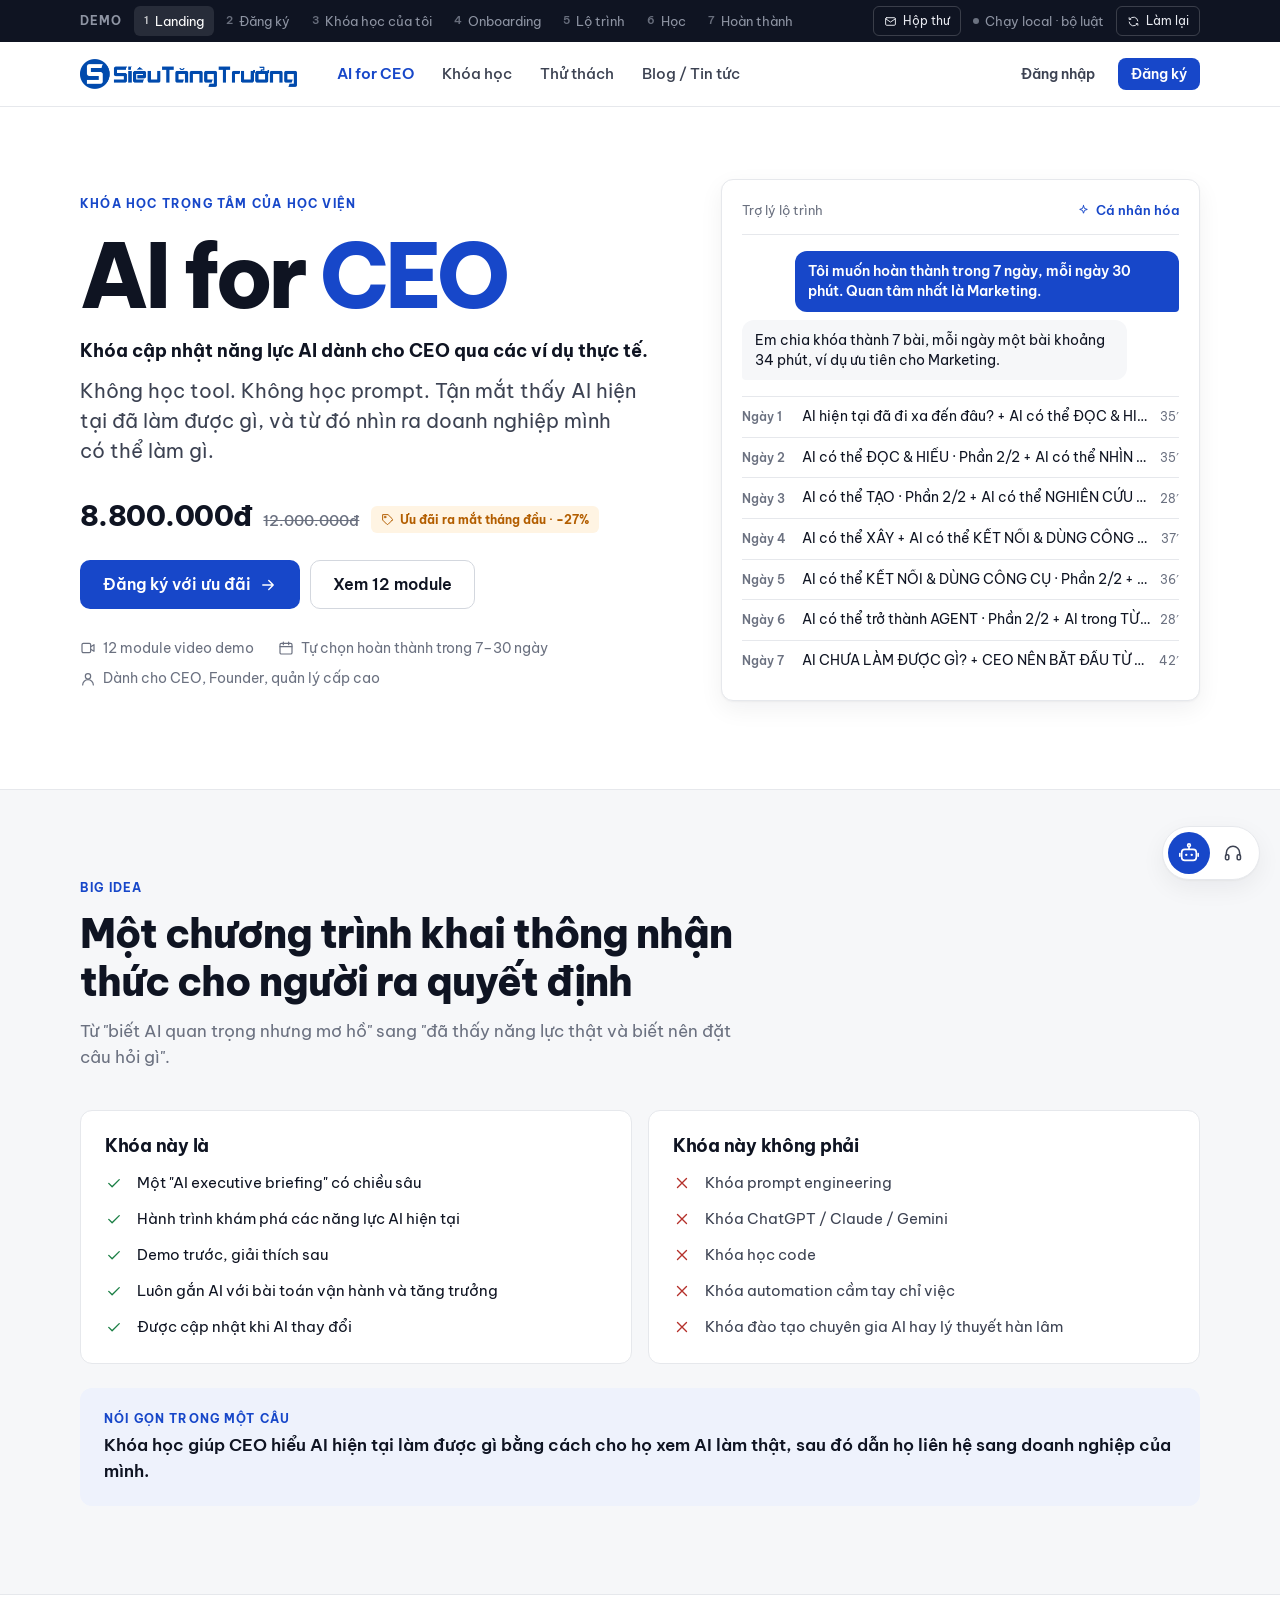
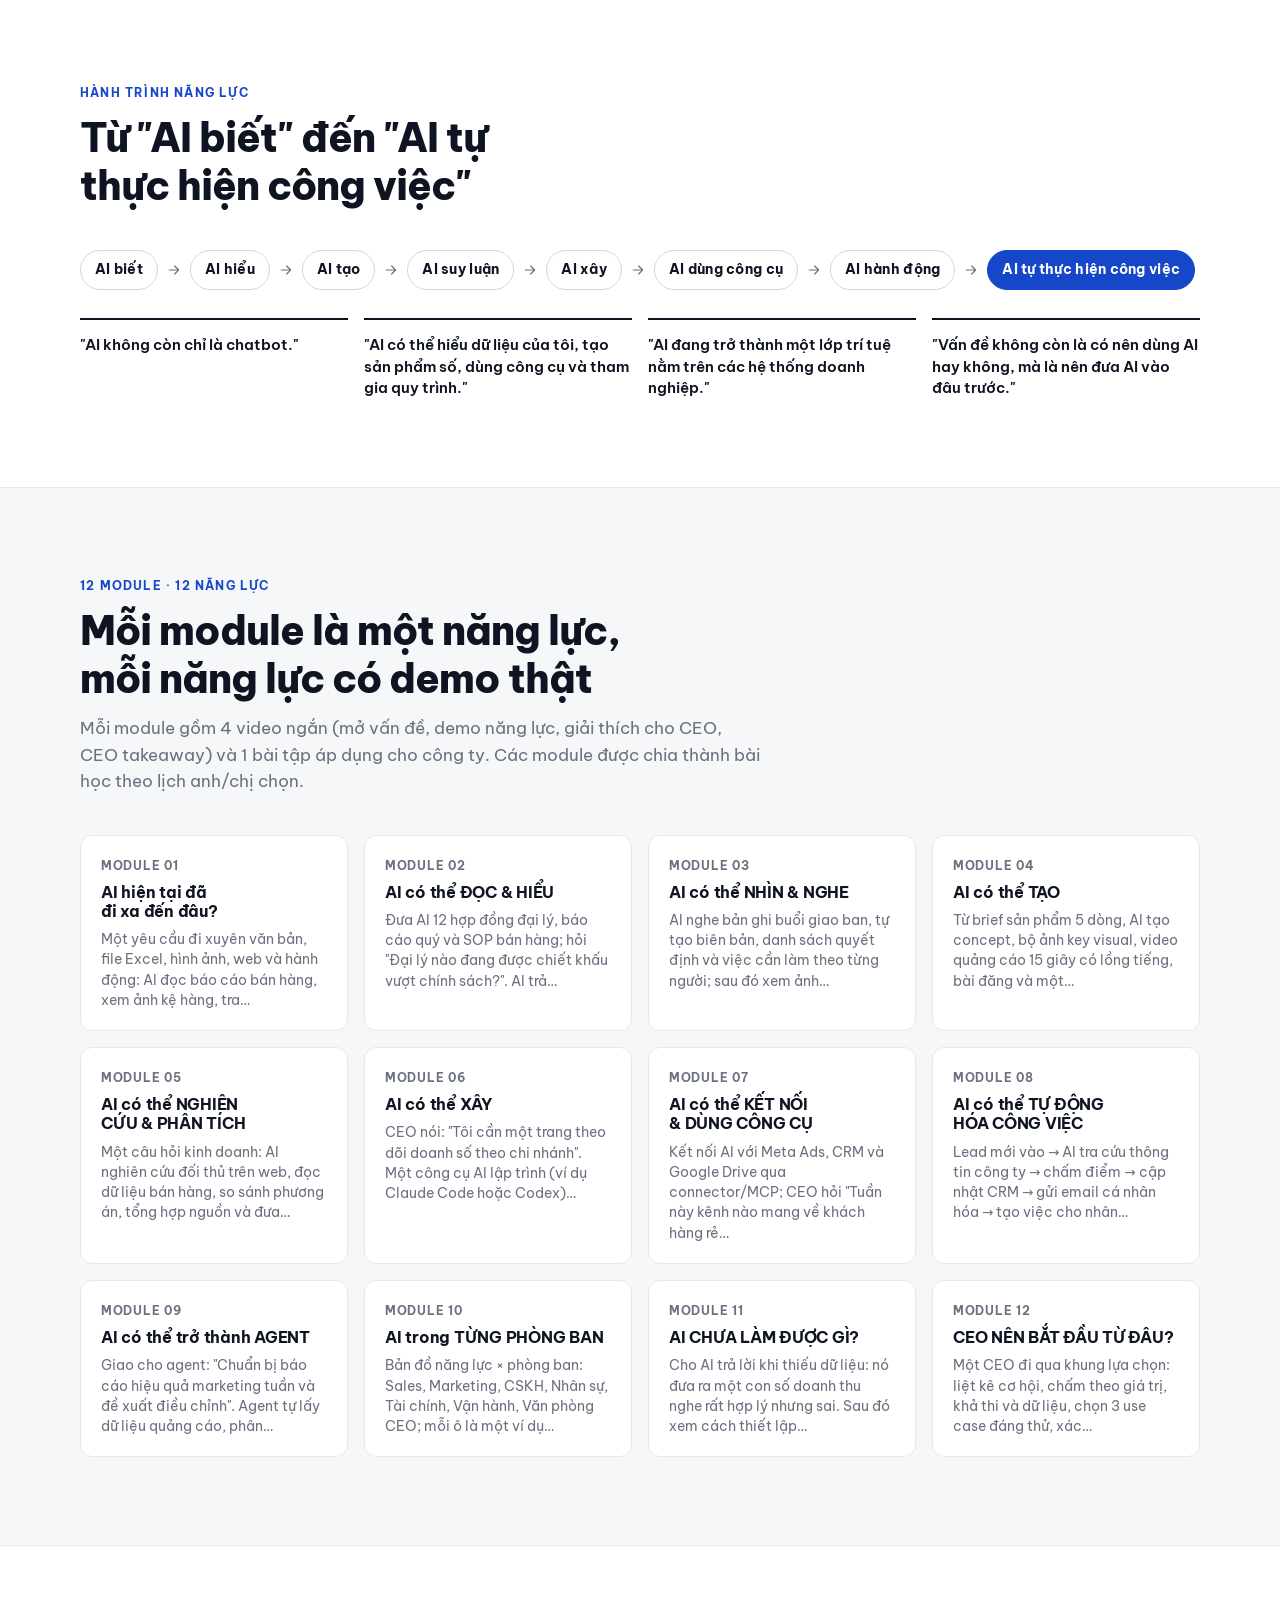
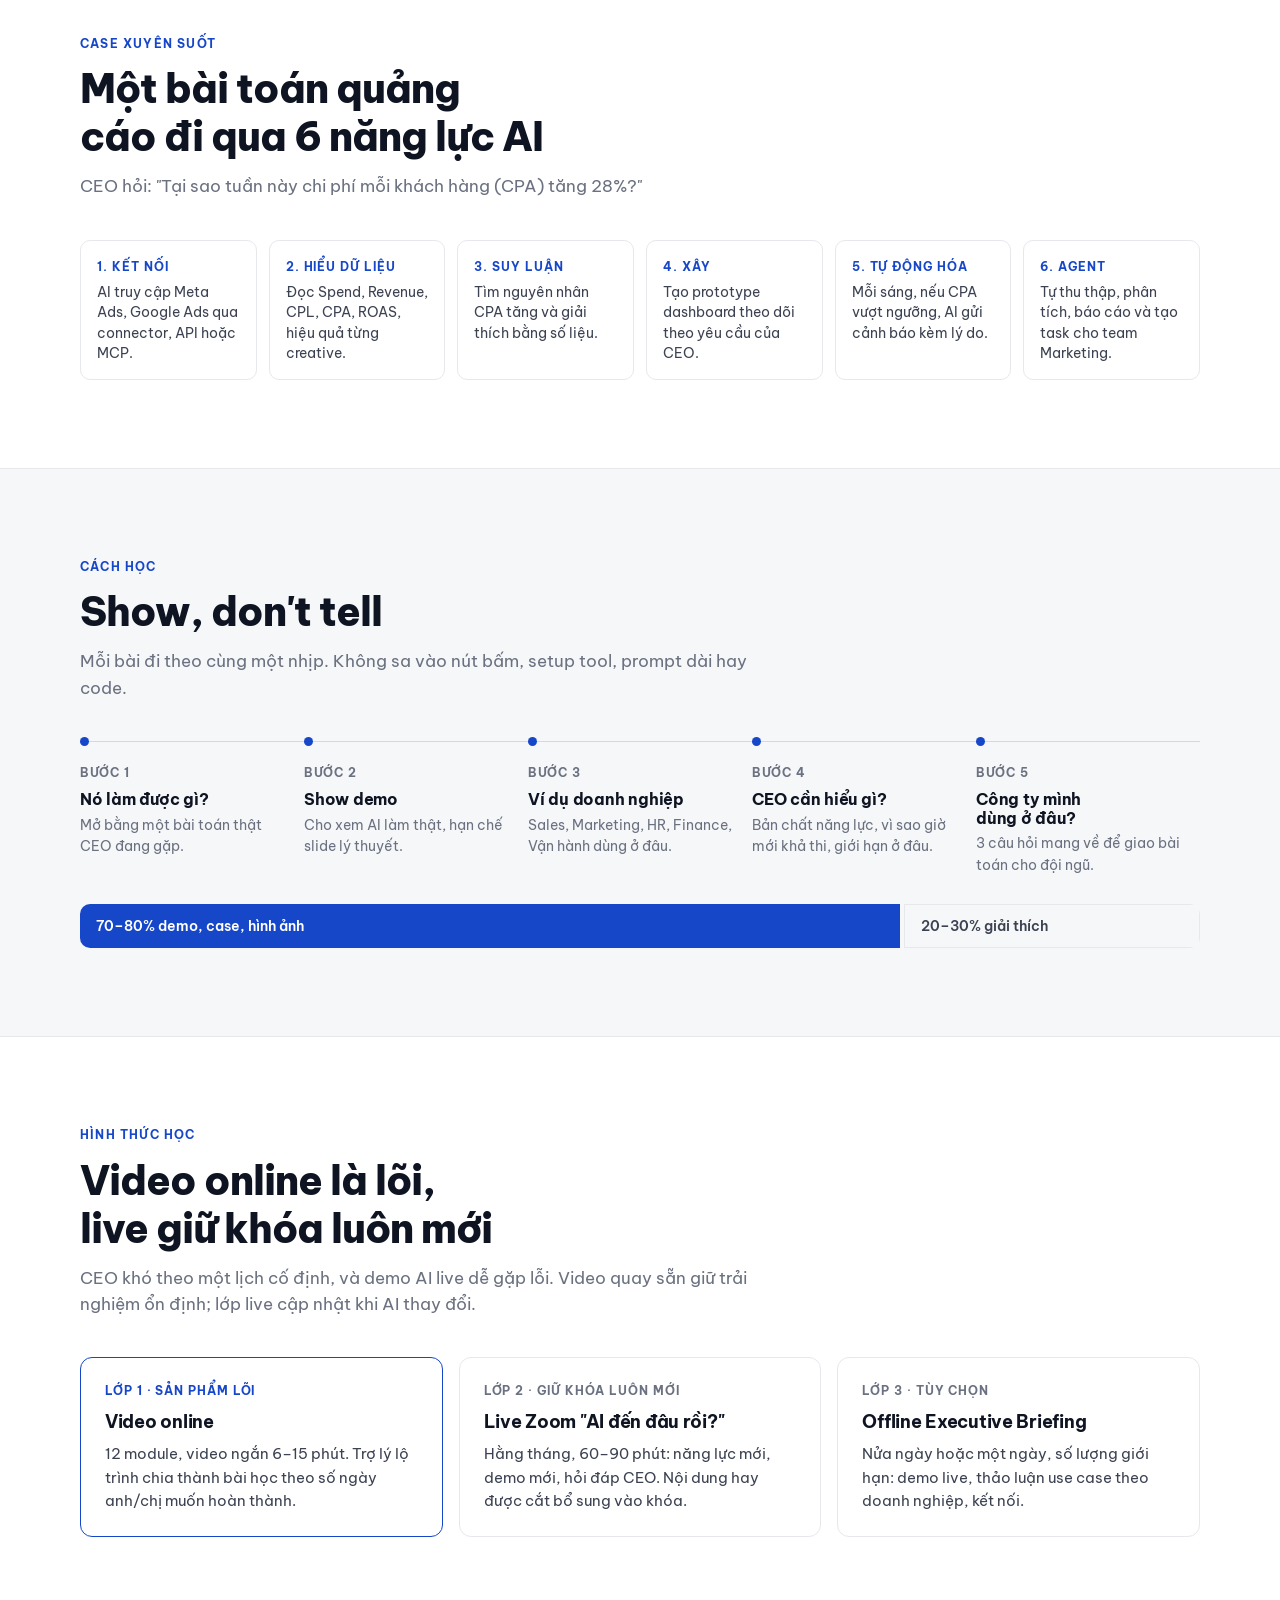
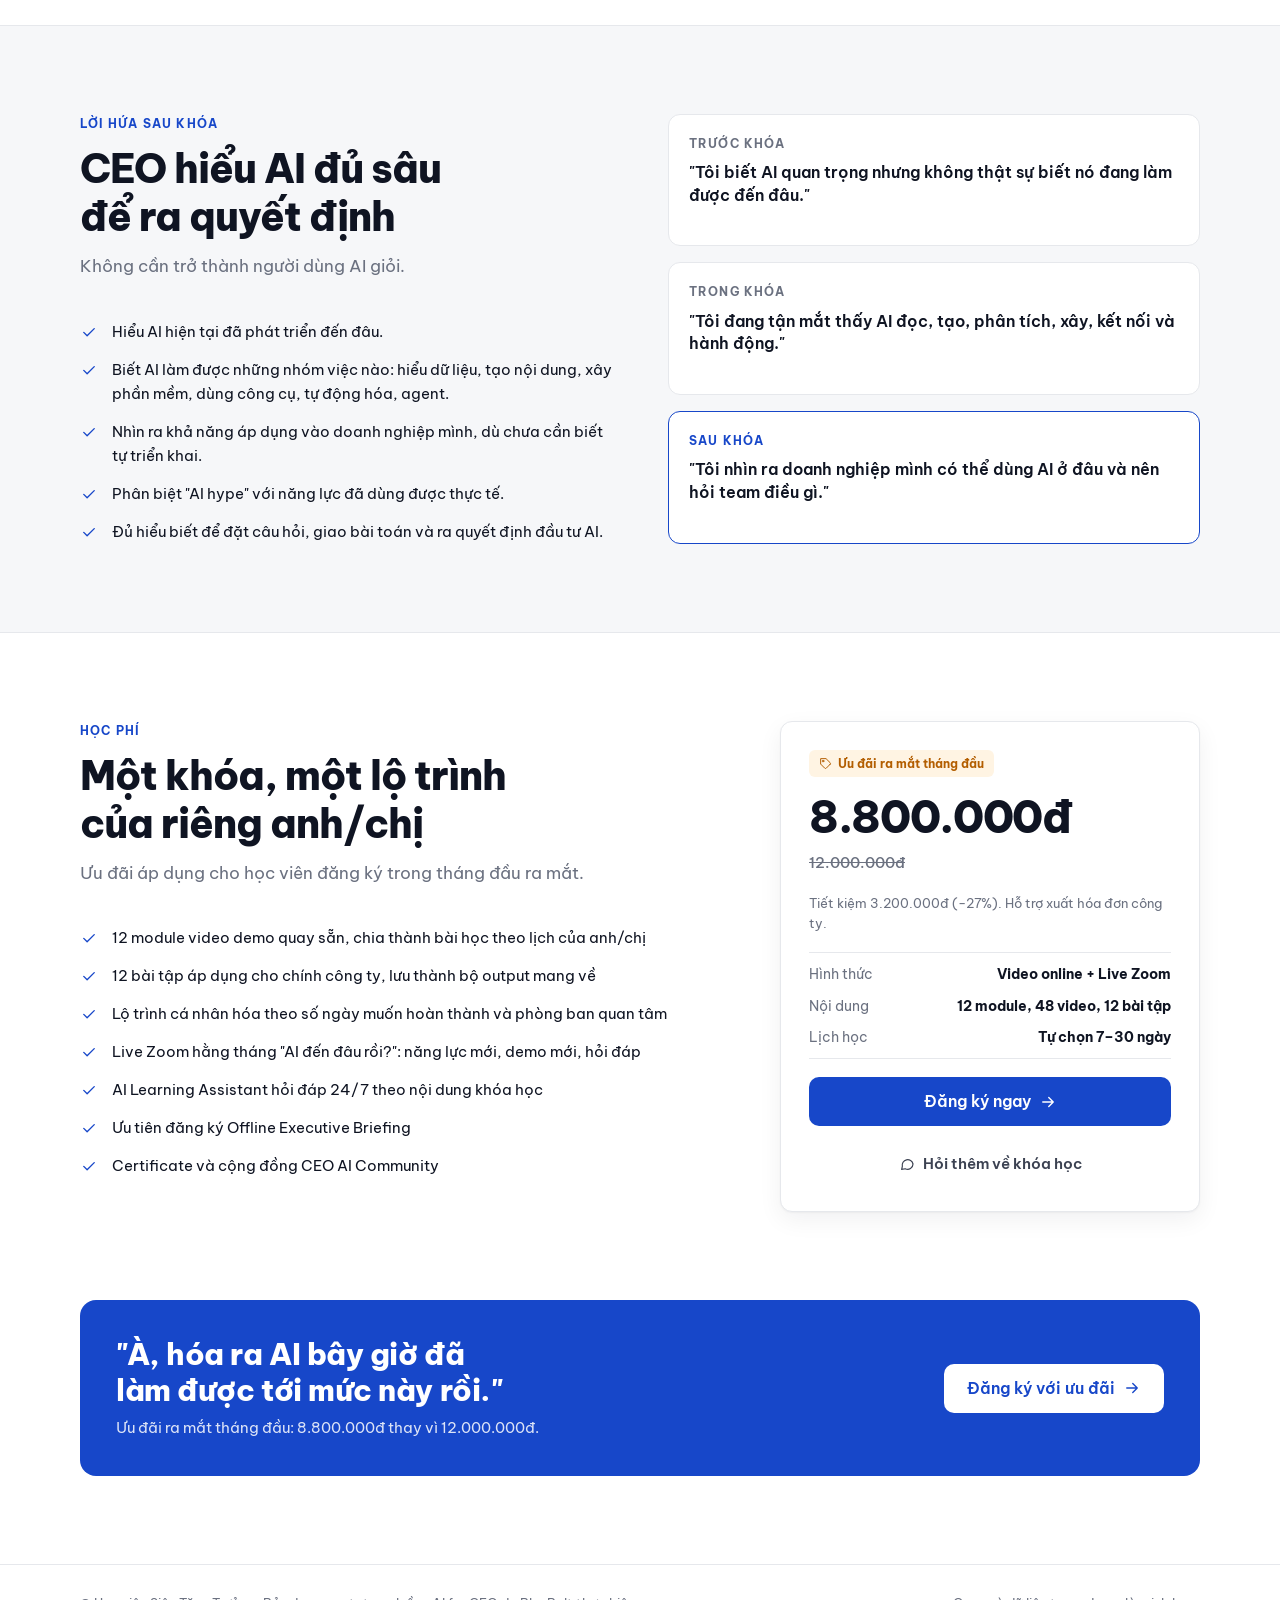
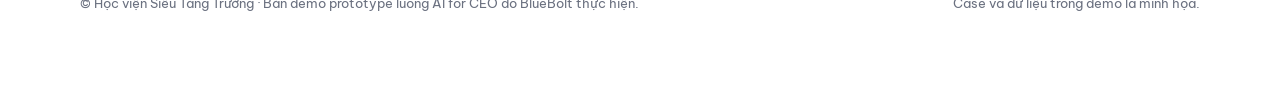
==== commit d123d041: "email thong bao dang ky khoa hoc thanh cong" ====
--- a/index.html
+++ b/index.html
@@ -17,6 +17,7 @@
 <script src="js/data.js"></script>      <!-- nội dung khóa học: module, bài tập, giá -->
 <script src="js/planner.js"></script>   <!-- chia bài học, cá nhân hóa lộ trình, AI -->
 <script src="js/chatbot.js"></script>   <!-- chatbot onboarding + AI Learning Assistant -->
+<script src="js/email.js"></script>     <!-- email tự động: xác nhận đăng ký (hộp thư mô phỏng) -->
 <script src="js/screens.js"></script>   <!-- giao diện từng màn hình -->
 <script src="js/app.js"></script>       <!-- trạng thái, điều hướng, nút bấm, khởi động -->
 </body>
--- a/css/style.css
+++ b/css/style.css
@@ -331,7 +331,7 @@
 .gen li:nth-child(2){animation-delay:.4s}.gen li:nth-child(3){animation-delay:.8s}.gen li:nth-child(4){animation-delay:1.2s}
 @keyframes fadein{from{opacity:.2}to{opacity:1}}
 
-/* ---------- danh sách bài học theo chặng (thu gọn / mở ra) ---------- */
+/* ---------- danh sách bài học theo chương (thu gọn / mở ra) ---------- */
 .ph-tools{display:flex;justify-content:space-between;align-items:center;gap:10px;flex-wrap:wrap;margin:18px 0 10px}
 .ph-tools>div{display:flex;gap:4px}
 .phases-list{display:grid;gap:10px}
@@ -375,6 +375,9 @@
 .lrow .why{display:flex;gap:6px;align-items:flex-start;font-size:13px;color:var(--muted);margin-top:6px}
 .lrow .why .ic{color:var(--blue);margin-top:2px}
 .lrow .mn{display:flex;flex-direction:column;gap:6px;align-items:flex-end;font-size:13px;color:var(--muted);white-space:nowrap}
+/* bài chưa mở: học xong bài trước mới mở */
+.lrow.locked .tt,.lrow.locked .lcontent li{color:var(--muted)}
+.pill.lock{display:inline-flex;gap:4px;align-items:center;background:var(--bg-2);color:var(--muted)}
 .lrow .mn .pill.ok{color:var(--ok)}.lrow .mn .pill.blue{color:var(--blue)}.lrow .mn .pill.wait{color:var(--warn)}
 @media (max-width:640px){.ph-bar{display:none}.lrow{grid-template-columns:28px minmax(0,1fr)}.lrow .mn{grid-column:2;flex-direction:row;align-items:center}}
 
@@ -404,6 +407,13 @@
 .pill.blue{background:var(--blue-soft);color:var(--blue)}
 
 /* ---------- trang bài học ---------- */
+/* nút quay lại danh sách bài học ở đầu trang bài học */
+.lsn-top{display:flex;gap:14px 18px;align-items:center;flex-wrap:wrap;margin-bottom:20px}
+.lsn-top .crumbs{margin-bottom:0}
+/* bài vừa rời khỏi được tô nhẹ khi quay lại danh sách */
+.lrow.flash,.out.flash{animation:flash 1.8s ease-out}
+@keyframes flash{0%,40%{background:var(--blue-soft)}100%{background:transparent}}
+@media (prefers-reduced-motion:reduce){.lrow.flash,.out.flash{animation:none;background:var(--blue-soft)}}
 .lesson h1{font-size:clamp(26px,3.4vw,36px);font-weight:800;letter-spacing:-.025em}
 .lesson .meta{display:flex;gap:14px;flex-wrap:wrap;align-items:center;font-size:13.5px;color:var(--muted)}
 .lesson .meta .ty{font-weight:700;letter-spacing:.06em;text-transform:uppercase;font-size:12px;color:var(--blue)}
@@ -515,13 +525,49 @@
 .asst .chat{height:100%;box-shadow:var(--shadow)}
 .asst .x{margin-left:auto;background:none;border:0;color:var(--muted);padding:6px;border-radius:8px}
 .asst-foot{display:flex;justify-content:space-between;align-items:center;padding:0 18px 10px;font-size:12.5px;color:var(--muted);gap:8px}
-.handoff{padding:0 14px 12px;display:grid;gap:8px}
-.notif{position:fixed;right:20px;bottom:calc(80px + env(safe-area-inset-bottom,0px));z-index:41;width:min(360px,calc(100vw - 40px));padding:18px;display:grid;gap:10px;box-shadow:var(--shadow)}
-.notif h4{font-size:15px}
-.tk{border-top:1px solid var(--line);padding-top:10px;display:grid;gap:4px;font-size:13.5px}
-.tk .top{display:flex;justify-content:space-between;gap:8px;align-items:center}
+/* 2 tab tách riêng: Trợ lý AI (xanh) và Chuyên gia (xanh lá, người thật) */
+.chat-tabs{display:flex;align-items:center;gap:4px;padding:8px 8px 0 8px;border-bottom:1px solid var(--line);background:var(--bg-2)}
+.chat-tabs [role=tab]{display:inline-flex;align-items:center;gap:6px;min-height:40px;padding:0 14px;border:0;border-radius:10px 10px 0 0;background:transparent;color:var(--muted);font-weight:600;font-size:14px;position:relative;top:1px;border:1px solid transparent;border-bottom:0}
+.chat-tabs [role=tab]:hover{color:var(--ink)}
+.chat-tabs [role=tab].on{background:var(--surface);color:var(--blue);border-color:var(--line)}
+.is-expert .chat-tabs [role=tab].on{color:var(--ok)}
+.chat-tabs .cnt{min-width:18px;height:18px;border-radius:99px;background:#E5372B;color:#fff;font-size:11px;font-weight:700;display:grid;place-items:center;padding:0 5px}
+.chat-tabs .x{margin-left:auto}
+/* gợi ý trong khung chat nổi: gọn trên 1 hàng, vuốt ngang để xem thêm, nhường chỗ cho tin nhắn */
+.asst .chips{flex-wrap:nowrap;overflow-x:auto;gap:6px;padding:8px 14px;border-top:1px solid var(--line);scrollbar-width:thin}
+.asst .chip{flex:none;font-size:13px;padding:0 12px;min-height:34px;white-space:nowrap}
+.ex-av{background:var(--ok-soft);color:var(--ok);font-weight:700;font-size:13px}
+.expert-h .online{display:inline-block;width:8px;height:8px;border-radius:50%;background:var(--ok);margin-right:6px;vertical-align:1px}
+.msg.expert{background:var(--ok-soft);border-bottom-left-radius:4px}
+.msg small{display:block;font-size:12px;font-weight:600;color:var(--ok);margin-bottom:2px}
+.msg.user small.r{color:inherit;opacity:.8;font-weight:500;text-align:right;margin:2px 0 0}
+.msg.sys{align-self:center;max-width:92%;background:none;border:1px dashed var(--line-2);color:var(--muted);font-size:12.5px;text-align:center;padding:6px 12px}
 .icon-btn{background:none;border:0;color:var(--muted);padding:6px;border-radius:8px}
 
 /* ---------- footer ---------- */
 .ftr{border-top:1px solid var(--line)}
 .ftr .wrap{padding-block:28px 96px;display:flex;justify-content:space-between;gap:16px;flex-wrap:wrap;font-size:13px;color:var(--muted)}
+
+/* ---------- Hộp thư mô phỏng: xem email tự động gửi cho học viên ---------- */
+.demo-mail{position:relative}
+.demo-mail .cnt{min-width:16px;height:16px;border-radius:99px;background:#E5372B;color:#fff;font-size:10.5px;font-weight:700;display:grid;place-items:center;padding:0 4px}
+.mail-note{display:flex;gap:6px;align-items:center;flex-wrap:wrap;justify-content:center;margin-top:4px}
+.mail-ov{position:fixed;inset:0;z-index:60;background:rgba(10,14,22,.55);display:grid;place-items:start center;padding:32px 16px;overflow-y:auto}
+.mail{width:min(760px,100%);background:var(--surface);border-radius:14px;box-shadow:var(--shadow);overflow:hidden}
+.mail-bar{display:flex;align-items:center;gap:10px;padding:10px 12px 10px 18px;background:var(--bg-2);border-bottom:1px solid var(--line);font-size:13px;color:var(--muted)}
+.mail-app{display:flex;align-items:center;gap:6px}
+.mail-app small{font-size:12px}
+.mail-bar .x{margin-left:auto;background:none;border:0;color:var(--muted);padding:8px;border-radius:8px;min-width:38px;min-height:38px;display:grid;place-items:center}
+.mail-bar .x:hover{background:var(--line)}
+.mail-head{padding:18px 22px 14px;border-bottom:1px solid var(--line)}
+.mail-head h2{font-size:19px;font-weight:700;margin-bottom:12px}
+.mail-meta{display:flex;gap:10px;align-items:center;font-size:13px;color:var(--muted);line-height:1.5}
+.mail-meta b{color:var(--ink)}
+.mail-meta .av{width:36px;height:36px;border-radius:50%;background:var(--blue);color:var(--on-blue);display:grid;place-items:center;font-weight:800;flex:none}
+/* nội dung email luôn nền sáng như trong ứng dụng email thật */
+.mail-body{background:#F3F4F6;color:#141A26}
+@media (max-width:640px){.mail-ov{padding:0}.mail{border-radius:0;min-height:100%}}
+.mail-real{display:flex;gap:6px;align-items:center;flex-wrap:wrap;padding:10px 22px;font-size:13.5px;border-bottom:1px solid var(--line)}
+.mail-real.sent{background:var(--ok-soft);color:var(--ok)}
+.mail-real.sending{background:var(--bg-2);color:var(--muted)}
+.mail-real.failed{background:var(--bad-soft);color:var(--bad)}
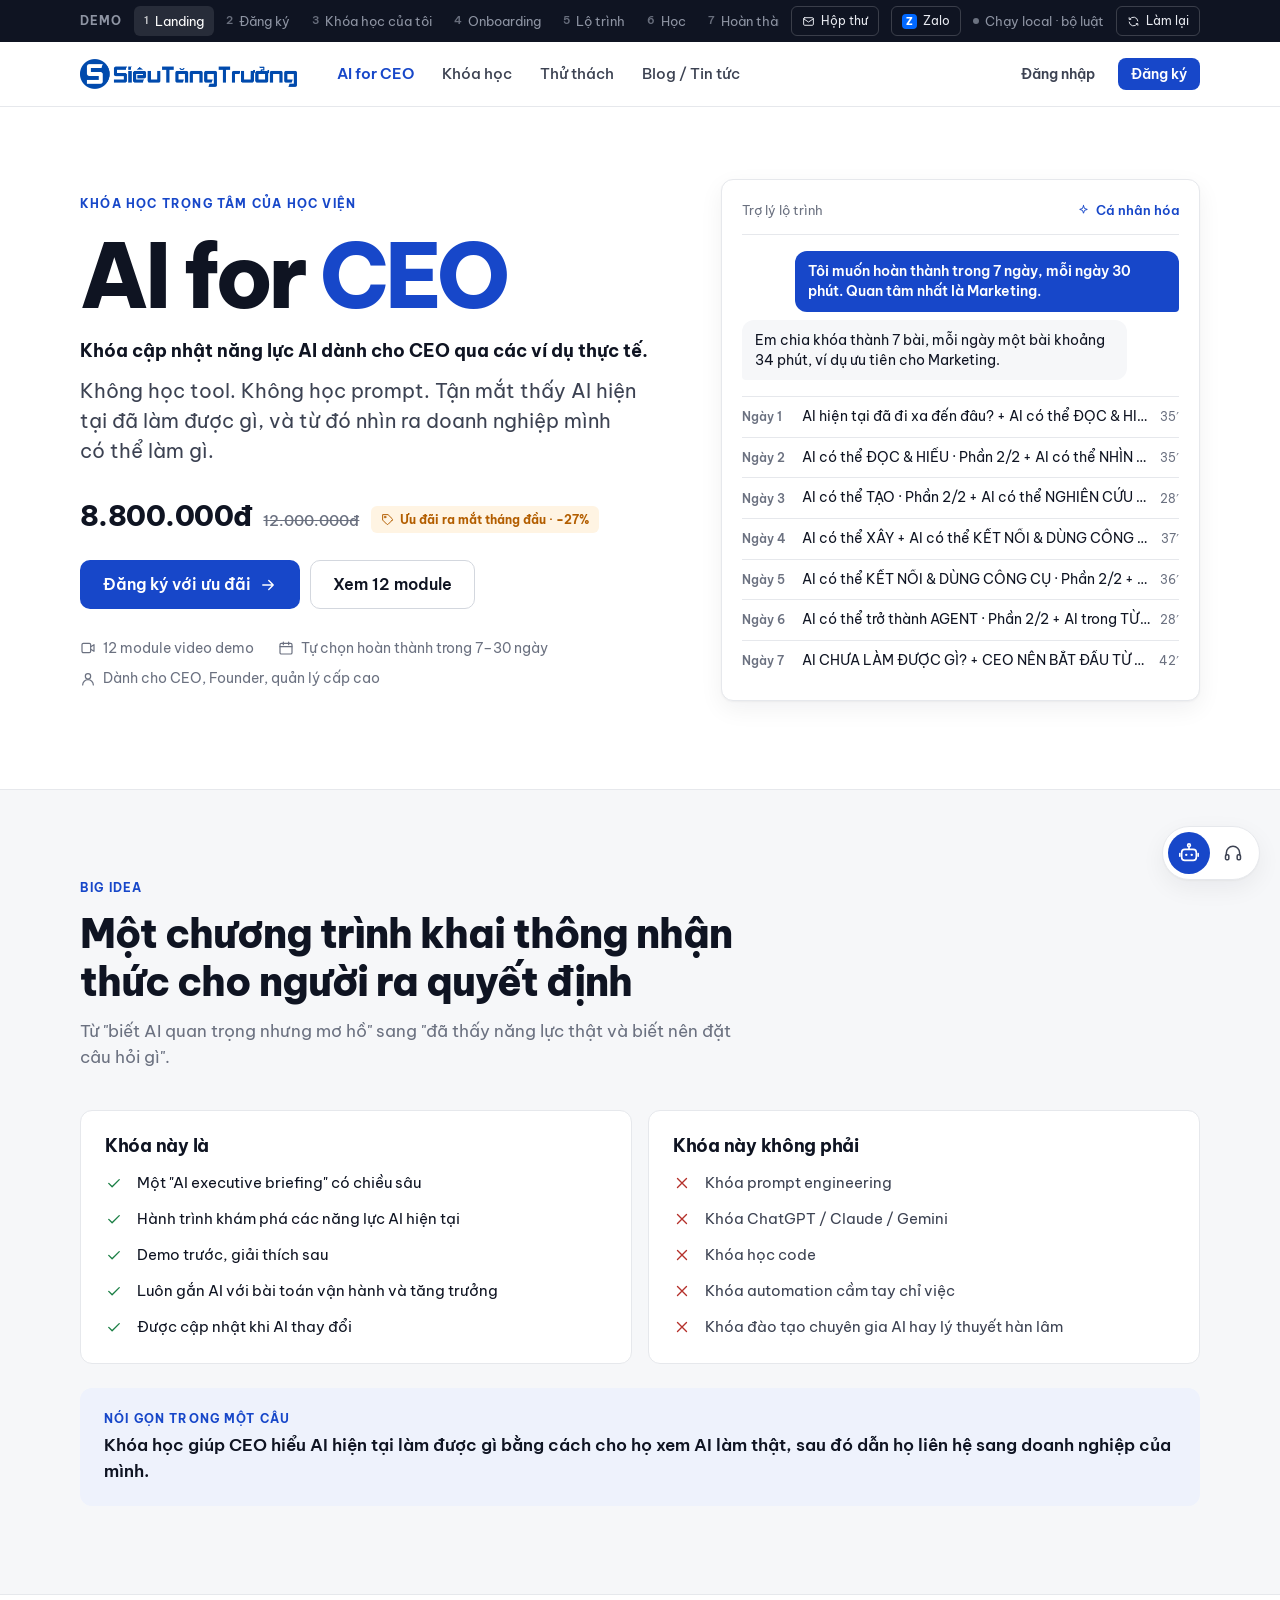
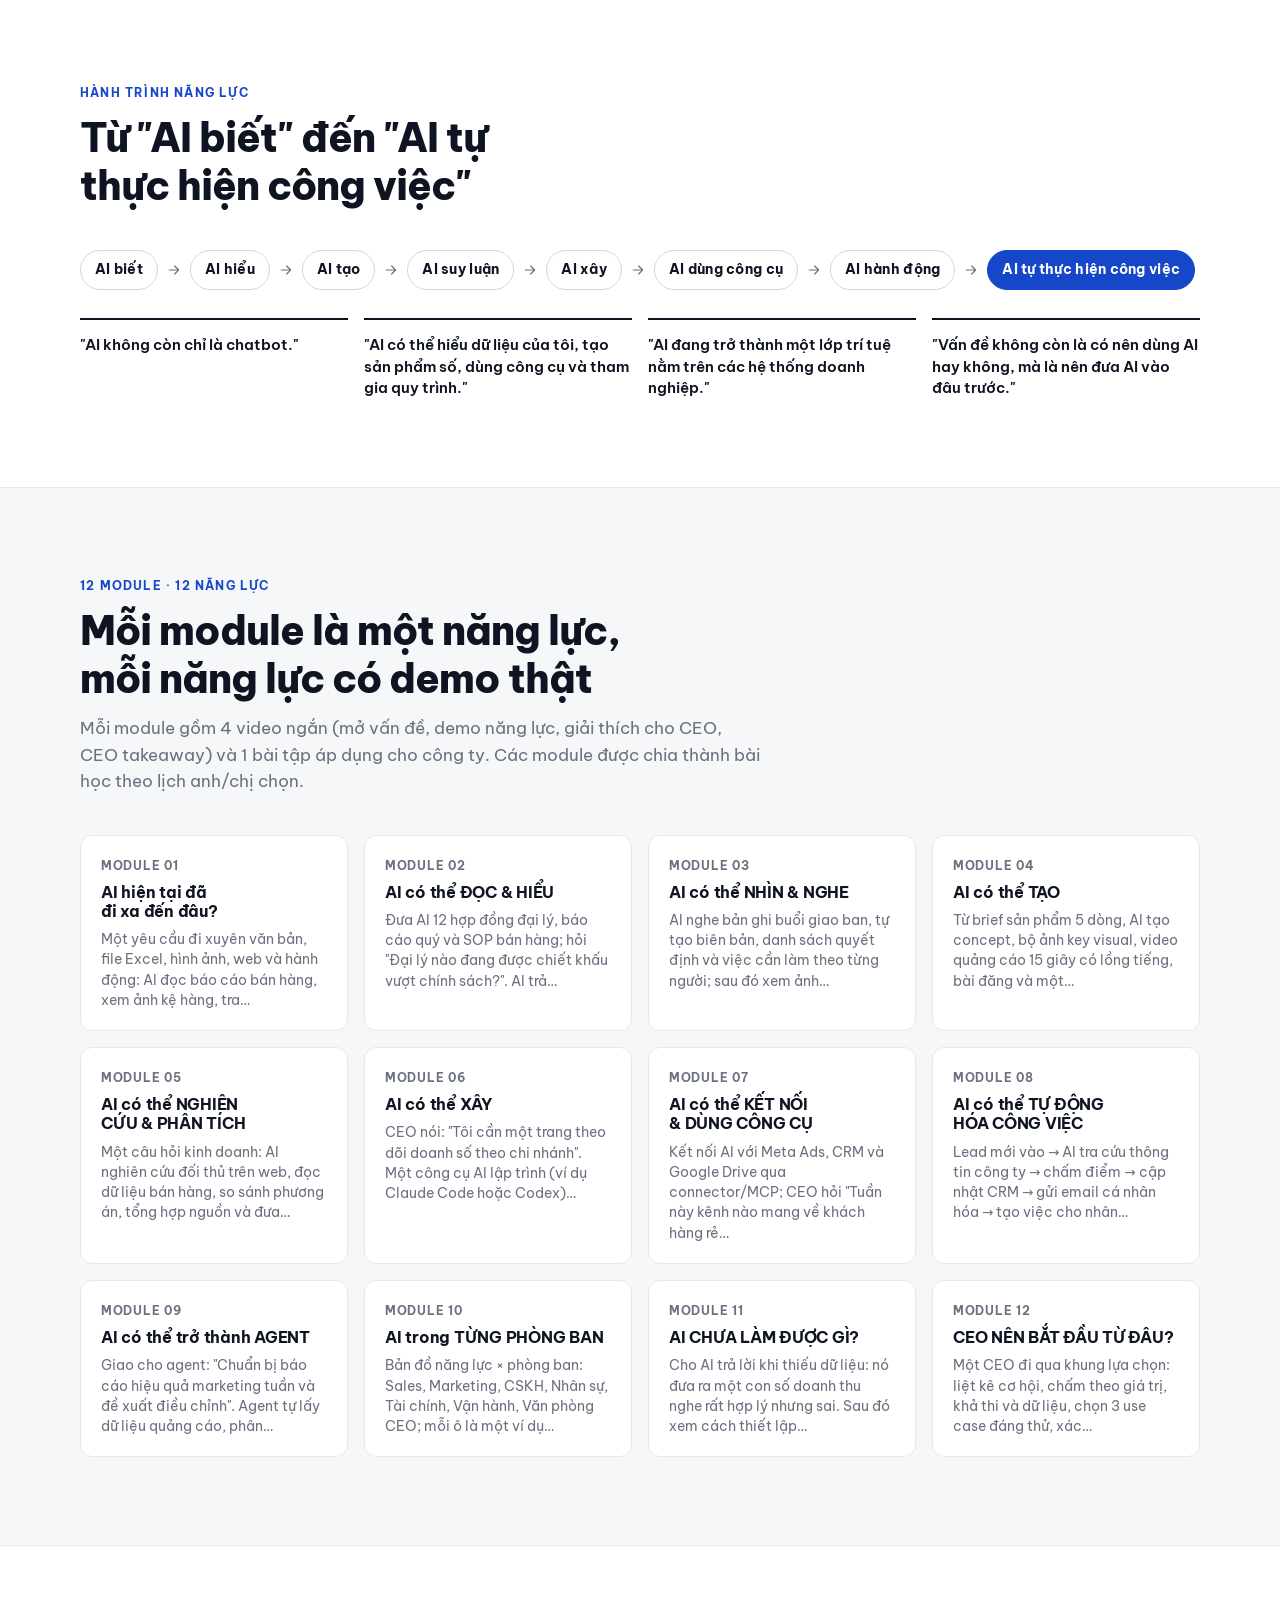
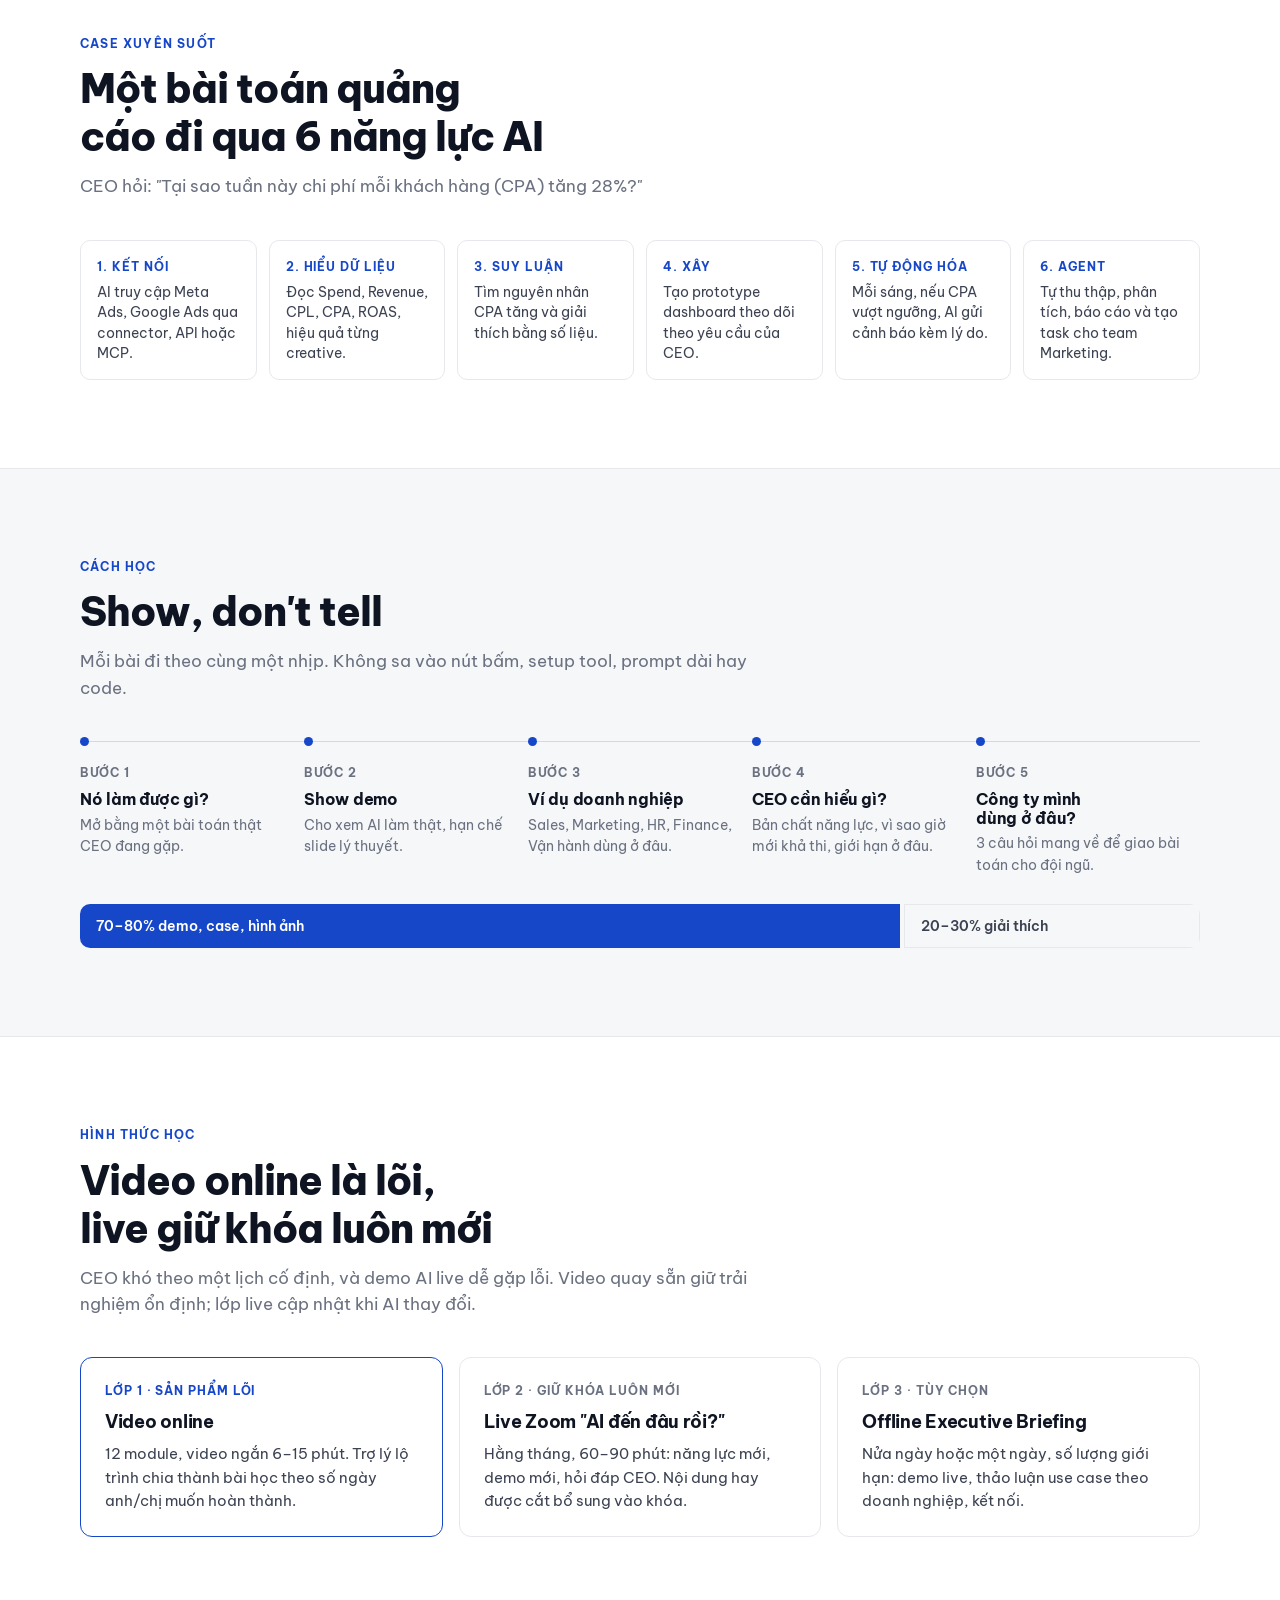
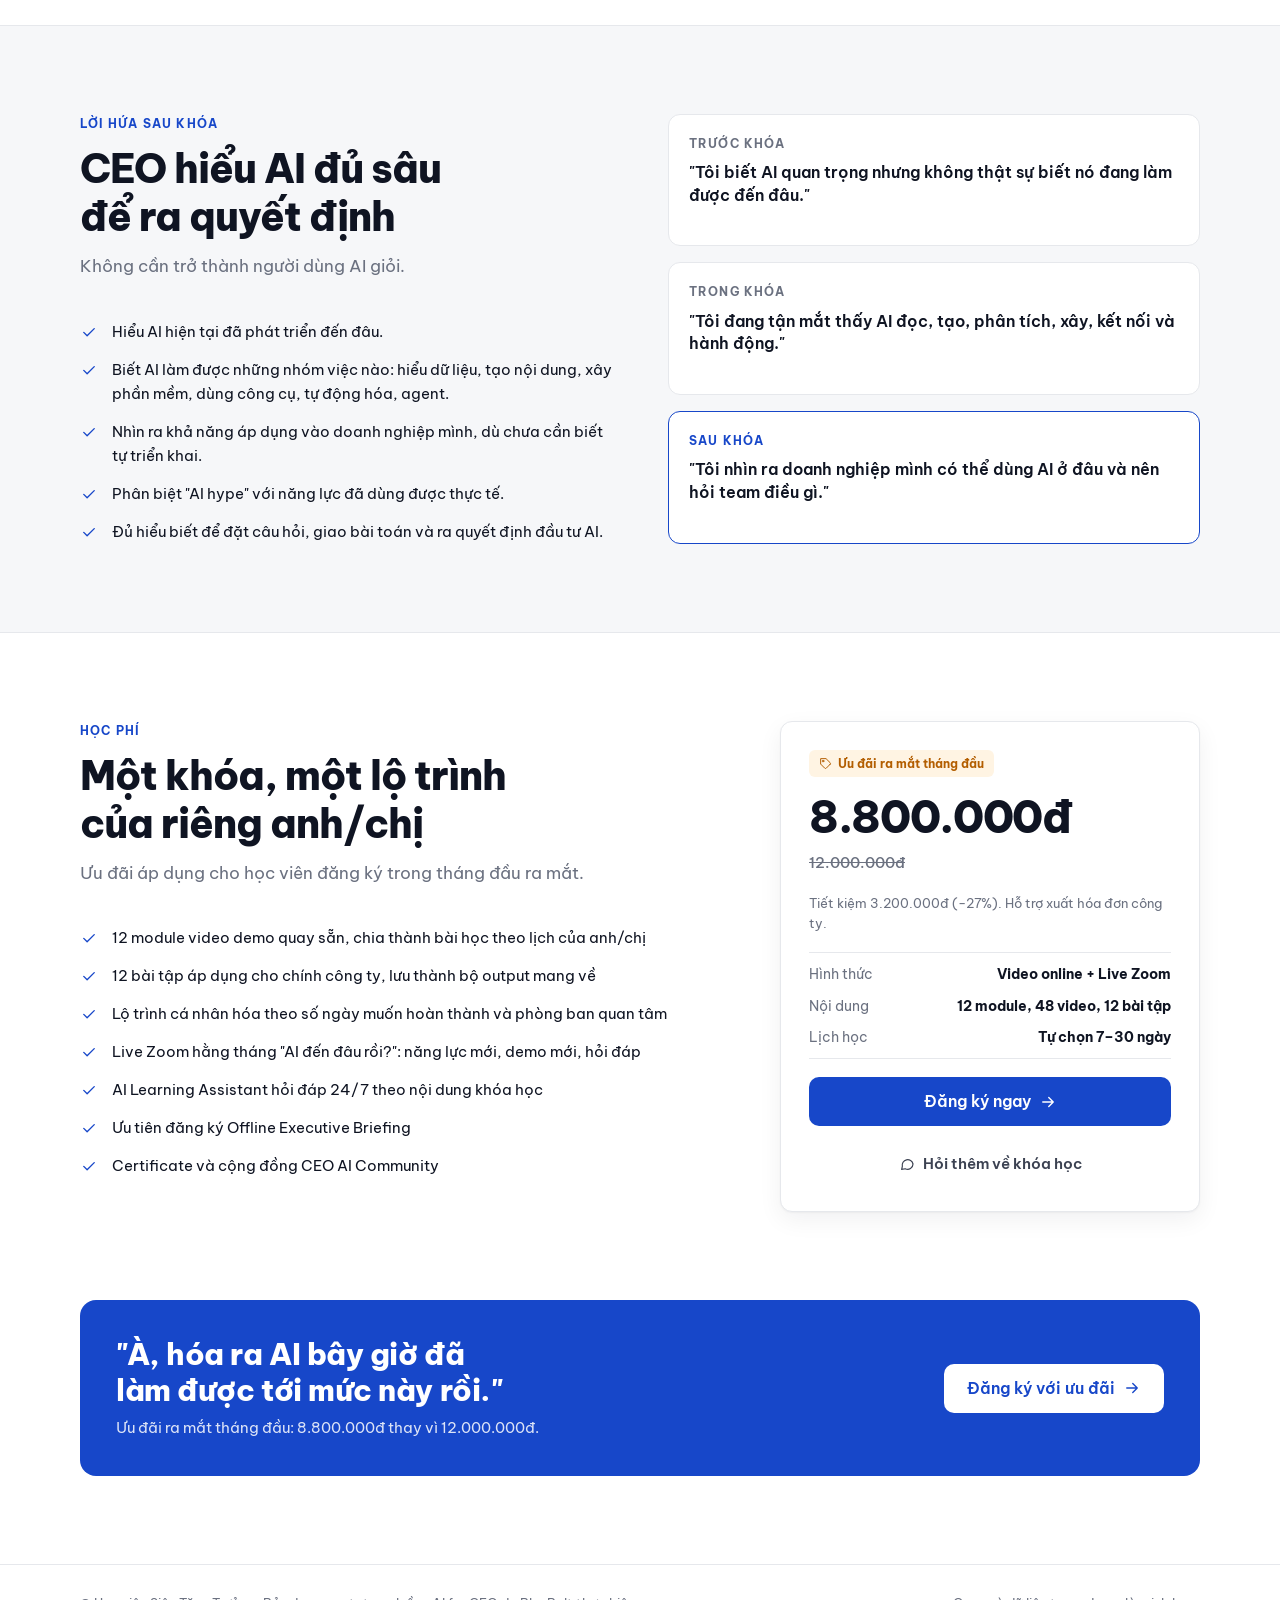
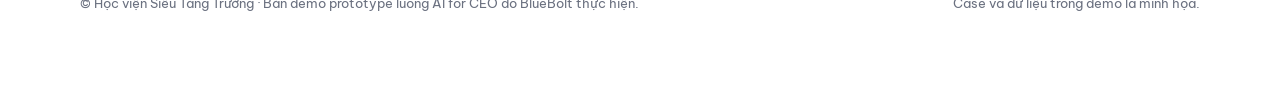
==== commit eb8b639a: "demo 3.0" ====
--- a/index.html
+++ b/index.html
@@ -18,6 +18,8 @@
 <script src="js/planner.js"></script>   <!-- chia bài học, cá nhân hóa lộ trình, AI -->
 <script src="js/chatbot.js"></script>   <!-- chatbot onboarding + AI Learning Assistant -->
 <script src="js/email.js"></script>     <!-- email tự động: xác nhận đăng ký (hộp thư mô phỏng) -->
+<script src="js/dashboard.js"></script> <!-- Dashboard: bản đồ năng lực, hành trình, chia sẻ Facebook -->
+<script src="js/remind.js"></script>    <!-- nhắc lịch học kiểu Duolingo: Email + Zalo OA -->
 <script src="js/screens.js"></script>   <!-- giao diện từng màn hình -->
 <script src="js/app.js"></script>       <!-- trạng thái, điều hướng, nút bấm, khởi động -->
 </body>
--- a/css/style.css
+++ b/css/style.css
@@ -571,3 +571,299 @@
 .mail-real.sent{background:var(--ok-soft);color:var(--ok)}
 .mail-real.sending{background:var(--bg-2);color:var(--muted)}
 .mail-real.failed{background:var(--bad-soft);color:var(--bad)}
+
+/* =========================================================
+   DASHBOARD — nhiều màu, tạo cảm hứng
+   ========================================================= */
+.dash{display:grid;grid-template-columns:minmax(0,1fr);gap:22px}
+.dash>*,.dh-sec>*{min-width:0}
+.dash .lsn-top{margin-bottom:0}
+/* tổng quan: dải màu xanh → tím → hồng */
+.dh-hero{position:relative;overflow:hidden;display:grid;grid-template-columns:auto minmax(0,1fr);gap:32px;align-items:center;padding:34px 36px;border-radius:20px;color:#fff;
+ background:radial-gradient(circle at 92% 8%,rgba(255,255,255,.16) 0 120px,transparent 121px),radial-gradient(circle at 4% 110%,rgba(255,255,255,.1) 0 140px,transparent 141px),linear-gradient(120deg,#1747C9 0%,#6D3BE0 55%,#DB2777 100%)}
+.dh-ring{position:relative;width:132px;height:132px;flex:none}
+.dh-ring>div{position:absolute;inset:0;display:grid;place-items:center;align-content:center;text-align:center}
+.dh-ring b{font-size:34px;font-weight:800;line-height:1}
+.dh-ring span{font-size:12.5px;opacity:.85;margin-top:2px}
+.dh-intro{display:grid;gap:10px;min-width:0}
+.dh-eyebrow{font-size:12px;font-weight:700;letter-spacing:.12em;text-transform:uppercase;opacity:.8}
+.dh-intro h1{font-size:clamp(24px,3.2vw,34px);font-weight:800;letter-spacing:-.02em;line-height:1.2}
+.dh-intro p{font-size:15.5px;opacity:.92;max-width:60ch}
+.dh-tags{display:flex;gap:8px;flex-wrap:wrap}
+.dh-tag{display:inline-flex;gap:6px;align-items:center;background:rgba(255,255,255,.16);border:1px solid rgba(255,255,255,.22);border-radius:99px;padding:5px 12px;font-size:13px;font-weight:600}
+.dh-tag.warn{background:#FFF5E0;color:#8F5600;border-color:transparent}
+.dh-cta{display:flex;gap:10px;flex-wrap:wrap;margin-top:4px}
+.dh-btn-white{background:#fff;color:#1747C9;font-weight:700}
+.dh-btn-white:hover{background:#EEF2FC}
+.dh-btn-fb{background:rgba(255,255,255,.14);color:#fff;border:1px solid rgba(255,255,255,.35);font-weight:700}
+.dh-btn-fb:hover{background:rgba(255,255,255,.24)}
+.dh-sec .dh-btn-fb,.dh-btn-fb.solid{background:#1877F2;border-color:#1877F2;color:#fff}
+.dh-sec .dh-btn-fb:hover,.dh-btn-fb.solid:hover{background:#0F65D8}
+/* 4 chỉ số */
+.dh-kpis{display:grid;grid-template-columns:repeat(4,minmax(0,1fr));gap:14px}
+.dh-kpi{position:relative;display:grid;gap:4px;padding:18px 18px 16px;border-radius:16px;background:var(--surface);border:1px solid var(--line);overflow:hidden}
+.dh-kpi::before{content:"";position:absolute;inset:0 0 auto 0;height:4px;background:var(--c)}
+.dh-kpi .ico{width:38px;height:38px;border-radius:11px;display:grid;place-items:center;color:#fff;background:var(--c);margin-bottom:6px}
+.dh-kpi b{font-size:26px;overflow-wrap:anywhere;font-weight:800;letter-spacing:-.02em;color:var(--ink)}
+.dh-kpi>span:not(.ico){font-size:13.5px;color:var(--muted)}
+.dh-kpi small{font-size:12px;color:var(--muted)}
+.meter{display:block;height:6px;border-radius:99px;background:var(--bg-2);overflow:hidden;margin-top:6px}
+.meter>i{display:block;height:100%;border-radius:99px;background:var(--c,var(--blue))}
+/* tiêu đề từng khối */
+.dh-sec{padding:26px 28px;display:grid;gap:18px}
+.dh-sec-h{display:flex;justify-content:space-between;align-items:flex-start;gap:16px;flex-wrap:wrap}
+.dh-sec-h h2{margin:4px 0 4px}
+.dh-big{font-size:44px;font-weight:800;line-height:1;letter-spacing:-.03em;background:linear-gradient(120deg,#1747C9,#DB2777);-webkit-background-clip:text;background-clip:text;color:transparent}
+.dh-big small{font-size:20px}
+/* bản đồ 10 năng lực */
+.cap-grid{display:grid;grid-template-columns:repeat(5,minmax(0,1fr));gap:12px}
+.cap{position:relative;display:grid;gap:6px;align-content:start;padding:16px 14px 14px;border-radius:16px;min-height:150px;border:1.5px solid transparent;transition:transform .15s}
+.cap:hover{transform:translateY(-2px)}
+.cap b{font-size:15px;line-height:1.3;overflow-wrap:anywhere}
+.cap-top{display:flex;justify-content:space-between;align-items:center}
+.cap-ico{width:40px;height:40px;border-radius:12px;display:grid;place-items:center}
+.cap-no{font-size:12px;font-weight:800;opacity:.7}
+.cap-st{font-size:12.5px;font-weight:600;display:flex;gap:4px;align-items:center;margin-top:auto}
+.cap .meter{margin-top:2px}
+.cap.done{background:var(--c);color:#fff;box-shadow:0 10px 24px -12px var(--c)}
+.cap.done .cap-ico{background:rgba(255,255,255,.2);color:#fff}
+.cap.done .meter{background:rgba(255,255,255,.25)}
+.cap.done .meter>i{background:#fff}
+.cap.doing,.cap.open{background:color-mix(in srgb,var(--c) 9%,var(--surface));border-color:color-mix(in srgb,var(--c) 35%,transparent);color:var(--ink)}
+.cap.doing .cap-ico,.cap.open .cap-ico{background:var(--c);color:#fff}
+.cap.doing .cap-st,.cap.open .cap-st{color:var(--c)}
+.cap.doing .meter>i{background:var(--c)}
+.cap.locked{background:var(--bg-2);color:var(--muted);border-color:var(--line)}
+.cap.locked .cap-ico{background:var(--surface);color:var(--muted);border:1px solid var(--line)}
+/* bản đồ hành trình */
+.jm{position:relative;margin:30px 0 4px}
+.jm svg{position:absolute;inset:0;width:100%;height:100%;overflow:visible}
+.jm-node{position:absolute;transform:translateX(-50%);display:grid;justify-items:center;text-align:center;gap:3px;padding-inline:6px}
+.jm-node .dot{width:44px;height:44px;margin-top:-22px;border-radius:50%;display:grid;place-items:center;font-weight:800;font-size:15px;background:var(--surface);border:3px solid var(--line-2);color:var(--muted);position:relative;z-index:1}
+.jm-node.done .dot{background:var(--c);border-color:var(--surface);color:#fff;box-shadow:0 0 0 3px var(--c),0 8px 18px -8px var(--c)}
+.jm-node.cur .dot{background:var(--surface);border-color:var(--c);color:var(--c);border-width:4px;box-shadow:0 0 0 6px color-mix(in srgb,var(--c) 18%,transparent);animation:jm-pulse 2s ease-in-out infinite}
+@keyframes jm-pulse{50%{box-shadow:0 0 0 12px color-mix(in srgb,var(--c) 8%,transparent)}}
+.jm-node.goal .dot{width:54px;height:54px;margin-top:-27px;background:#FFF5E0;border-color:#F59E0B;color:#B45309}
+.jm-node.goal.done .dot{background:linear-gradient(135deg,#F59E0B,#EA580C);border-color:var(--surface);color:#fff;box-shadow:0 0 0 3px #F59E0B}
+.jm-node b{font-size:13px;margin-top:4px;color:var(--ink)}
+.jm-node.todo b{color:var(--muted)}
+.jm-node small{font-size:12px;line-height:1.35;color:var(--muted);display:-webkit-box;-webkit-line-clamp:2;-webkit-box-orient:vertical;overflow:hidden;max-width:150px}
+.jm-node.done small,.jm-node.cur small{color:var(--ink-2)}
+.jm-chap{position:absolute;top:-52px;font-size:11.5px;font-weight:800;letter-spacing:.06em;text-transform:uppercase;color:var(--c);background:color-mix(in srgb,var(--c) 10%,var(--surface));border-radius:99px;padding:3px 10px;white-space:nowrap}
+.jm-here{position:absolute;top:-56px;z-index:2;background:var(--c);color:#fff;font-size:12px;font-weight:700;padding:4px 10px;border-radius:8px;white-space:nowrap}
+.jm-here::after{content:"";position:absolute;left:50%;bottom:-5px;transform:translateX(-50%);border:5px solid transparent;border-top-color:var(--c);border-bottom:0}
+.jm-node.cur .jm-chap{display:none}
+.jm-legend{display:flex;gap:8px 18px;flex-wrap:wrap;font-size:13px;color:var(--ink-2);padding-top:14px;border-top:1px solid var(--line)}
+.jm-legend span{display:inline-flex;gap:7px;align-items:center}
+.jm-legend i{width:12px;height:12px;border-radius:50%}
+/* bài học & bài tập */
+.dh-seg{align-self:center}
+.dh-two{display:grid;grid-template-columns:minmax(0,1.25fr) minmax(0,1fr);gap:22px}
+.dh-h4{display:flex;gap:8px;align-items:center;font-size:15px;margin-bottom:8px}
+.dh-h4 span{margin-left:auto;font-size:13px;color:var(--muted);font-weight:600}
+.dh-tbl{max-height:460px;overflow:auto;border:1px solid var(--line);border-radius:12px}
+.dh-tbl table{width:100%;border-collapse:collapse}
+.dh-tbl td{padding:11px 12px;border-top:1px solid var(--line);vertical-align:top;font-size:14px}
+.dh-tbl tr:first-child td{border-top:0}
+.dh-tbl td:nth-child(2){width:100%}
+.dh-tbl td b{display:block;font-weight:600;line-height:1.4}
+.dh-tbl td .hint{display:block;font-size:12.5px;margin-top:3px}
+.dh-tbl td:last-child{text-align:right;white-space:nowrap}
+.dh-tbl tr.cur{background:var(--blue-soft)}
+.dh-num{width:30px;height:30px;border-radius:9px;display:grid;place-items:center;font-size:12.5px;font-weight:800;color:#fff;background:var(--c)}
+.dh-tbl tr:not(.ok):not(.cur) .dh-num{background:var(--bg-2);color:var(--muted)}
+/* hộp chia sẻ */
+.share{width:min(860px,100%)}
+.share-body{padding:18px 22px 22px;display:grid;gap:12px}
+.share canvas{width:100%;height:auto;max-height:62vh;object-fit:contain;border-radius:12px;border:1px solid var(--line);background:var(--bg-2)}
+.share-act{display:flex;gap:10px;flex-wrap:wrap}
+@media (max-width:960px){.dh-kpis{grid-template-columns:repeat(2,minmax(0,1fr))}.cap-grid{grid-template-columns:repeat(3,minmax(0,1fr))}.dh-two{grid-template-columns:minmax(0,1fr)}}
+@media (max-width:640px){.dh-hero{grid-template-columns:minmax(0,1fr);padding:24px 20px;gap:18px;justify-items:start}.dh-sec{padding:20px 16px}.cap-grid{grid-template-columns:repeat(2,minmax(0,1fr))}.cap{min-height:136px}.dh-kpi b{font-size:22px}.jm-node small{max-width:120px}}
+@media (prefers-reduced-motion:reduce){.jm-node.cur .dot{animation:none}.cap{transition:none}}
+
+/* ---------- biểu đồ trên Dashboard ---------- */
+.ch-grid2{display:grid;grid-template-columns:minmax(0,1fr) minmax(0,1fr) minmax(0,1.3fr);gap:14px}
+.ch-card{border:1px solid var(--line);border-radius:14px;padding:16px 18px;display:grid;gap:8px;align-content:start;justify-items:center;min-width:0}
+.ch-card.wide{justify-items:stretch}
+.ch-card:has(.ch-bars){justify-items:stretch}
+.ch-t{font-size:15px;font-weight:700;justify-self:start}
+.ch-s{font-size:13px;color:var(--muted);justify-self:start;line-height:1.45}
+.ch-big{font-size:26px;font-weight:800;fill:var(--ink)}
+.ch-sub{font-size:12px;fill:var(--muted)}
+.ch-wrap{width:100%}
+.ch-svg{width:100%;height:auto;display:block;overflow:visible}
+.ch-grid{stroke:var(--line);stroke-width:1}
+.ch-ax{font-size:13.5px;fill:var(--muted)}
+.ch-ax.strong,.ch-lbl.strong{fill:var(--ink);font-weight:700}
+.ch-lbl{font-size:14px;fill:var(--ink-2);font-weight:600}
+.ch-hit{cursor:default;outline:none}
+.ch-hit:focus-visible{outline:2px solid var(--blue);outline-offset:2px}
+svg circle.ch-hit:hover,svg circle.ch-hit:focus{stroke-width:22}
+.ch-legend{display:flex;flex-wrap:wrap;gap:6px 14px;font-size:12.5px;color:var(--ink-2);justify-self:start}
+.ch-legend span{display:inline-flex;gap:6px;align-items:center}
+.ch-legend i{width:10px;height:10px;border-radius:3px;border:1px solid var(--line)}
+.ch-legend i.ln{width:16px;height:3px;border:0;border-radius:2px}
+/* thanh ngang theo chương */
+.ch-bars{display:grid;gap:12px;width:100%;margin:4px 0 2px}
+.ch-bar{display:grid;grid-template-columns:150px minmax(0,1fr) auto;gap:10px;align-items:center;border-radius:8px;padding:2px 4px}
+.ch-bar:hover,.ch-bar:focus{background:var(--bg-2)}
+.ch-bar .l{font-size:13px;font-weight:700;line-height:1.25}
+.ch-bar .l small{display:block;font-weight:500;font-size:12px;color:var(--muted);white-space:nowrap;overflow:hidden;text-overflow:ellipsis}
+.ch-bar .t{display:block;height:14px;border-radius:4px;background:var(--bg-2);overflow:hidden}
+.ch-bar .t i{display:block;height:100%;border-radius:4px}
+.ch-bar .v{font-size:13px;font-weight:700}
+.ch-bar .v small{font-weight:500;color:var(--muted)}
+/* tooltip */
+#ch-tip{position:fixed;z-index:70;pointer-events:none;display:grid;gap:2px;max-width:260px;padding:9px 12px;border-radius:10px;background:var(--ink);color:var(--bg);font-size:12.5px;line-height:1.45;box-shadow:var(--shadow)}
+#ch-tip b{font-size:13px}
+#ch-tip[hidden]{display:none}
+@media (max-width:1040px){.ch-grid2{grid-template-columns:minmax(0,1fr) minmax(0,1fr)}.ch-grid2>.ch-card:last-child{grid-column:1/-1}}
+@media (max-width:560px){.ch-grid2{grid-template-columns:minmax(0,1fr)}.ch-bar{grid-template-columns:110px minmax(0,1fr) auto}.ch-ax{font-size:19px}.ch-lbl{font-size:19px}}
+
+/* ---------- Góp ý sau khóa học ---------- */
+.sr{position:absolute;width:1px;height:1px;overflow:hidden;clip:rect(0 0 0 0);white-space:nowrap}
+.cfb{display:grid;gap:16px}
+.cfb form{display:grid;gap:16px}
+.cfb.flash{animation:flash 1.8s ease-out}
+.fb-head{display:flex;justify-content:space-between;align-items:flex-start;gap:16px;flex-wrap:wrap}
+.fb-head h2{margin:4px 0}
+.fb-q{border:1px solid var(--line);border-radius:14px;padding:14px 16px;display:grid;gap:10px;margin:0;min-width:0}
+.fb-q:focus{outline:2px solid var(--blue);outline-offset:2px}
+.fb-q.bad{border-color:var(--bad);background:var(--bad-soft)}
+.fb-q legend{display:contents}
+.fb-q legend b{display:block;font-size:15px}
+.fb-q legend .hint{display:block;font-size:13px;margin-top:-6px}
+.fb-rate{display:flex;align-items:center;gap:12px;flex-wrap:wrap}
+/* sao: thứ tự 5→1 trong mã, đảo ngược khi hiển thị để tô sao bên trái khi chọn/rê chuột */
+.stars{display:inline-flex;flex-direction:row-reverse;gap:2px}
+.stars input{position:absolute;opacity:0;width:1px;height:1px}
+.stars label{display:grid;place-items:center;width:40px;height:40px;border-radius:10px;color:var(--line-2);cursor:pointer;transition:transform .1s}
+.stars label:hover{transform:scale(1.12)}
+.stars input:checked~label,.stars label:hover,.stars label:hover~label{color:#F59E0B}
+.stars input:focus-visible+label{outline:2px solid var(--blue);outline-offset:1px}
+.star-txt{font-size:14px;font-weight:600;color:var(--ink-2)}
+.fb-tags{display:flex;flex-wrap:wrap;gap:8px}
+.chk-chip{position:relative;cursor:pointer}
+.chk-chip input{position:absolute;opacity:0;width:1px;height:1px}
+.chk-chip span{display:inline-flex;align-items:center;min-height:36px;padding:0 14px;border:1px solid var(--line-2);border-radius:99px;font-size:13.5px;font-weight:500;background:var(--surface);color:var(--ink-2)}
+.chk-chip input:checked+span{background:var(--blue-soft);border-color:var(--blue);color:var(--blue);font-weight:600}
+.chk-chip input:checked+span::before{content:"✓";margin-right:6px}
+.chk-chip input:focus-visible+span{outline:2px solid var(--blue);outline-offset:2px}
+/* điểm giới thiệu 0–10 */
+.nps{display:grid;grid-template-columns:repeat(11,minmax(0,1fr));gap:6px}
+.nps input{position:absolute;opacity:0;width:1px;height:1px}
+.nps label{display:grid;place-items:center;min-height:42px;border:1px solid var(--line-2);border-radius:10px;font-weight:700;font-size:14px;cursor:pointer;background:var(--surface);color:var(--ink-2)}
+.nps label:hover{border-color:var(--blue);color:var(--blue)}
+.nps input:checked+label{background:var(--blue);border-color:var(--blue);color:var(--on-blue)}
+.nps input:focus-visible+label{outline:2px solid var(--blue);outline-offset:2px}
+.nps-ends{display:flex;justify-content:space-between;font-size:12.5px;color:var(--muted)}
+/* bản tóm tắt sau khi gửi */
+.fb-avg{display:grid;justify-items:end;gap:2px}
+.fb-avg b{font-size:40px;font-weight:800;line-height:1}
+.fb-avg>div{display:flex;align-items:baseline;gap:2px}
+.fb-avg>div span{font-size:16px;color:var(--muted);font-weight:600}
+.stars-view{display:inline-flex;gap:1px;color:var(--line-2)}
+.stars-view i.on{color:#F59E0B}
+.fb-sum{display:grid;border:1px solid var(--line);border-radius:12px}
+.fb-row{display:grid;grid-template-columns:200px auto 1fr;gap:6px 14px;align-items:center;padding:11px 14px;border-top:1px solid var(--line);font-size:14px}
+.fb-row:first-child{border-top:0}
+.fb-row .k{font-weight:600}
+.fb-row .v{color:var(--muted);font-size:13px}
+.fb-chips{grid-column:2/-1;display:flex;gap:6px;flex-wrap:wrap}
+.fb-chips .pill{background:var(--bg-2);color:var(--ink-2)}
+.fb-quote{border-left:3px solid var(--blue);padding:4px 0 4px 14px;display:grid;gap:4px}
+.fb-quote .t{font-size:12px;font-weight:700;letter-spacing:.06em;text-transform:uppercase;color:var(--muted)}
+/* lời mời góp ý trên Dashboard */
+.fb-ask{grid-template-columns:auto minmax(0,1fr) auto;align-items:center;gap:14px}
+.fb-ask-ico{width:40px;height:40px;border-radius:12px;display:grid;place-items:center;background:#F59E0B;color:#fff}
+.fb-ask div{display:grid;gap:2px}
+@media (max-width:640px){.nps{grid-template-columns:repeat(6,minmax(0,1fr))}.fb-row{grid-template-columns:1fr auto}.fb-row .v{grid-column:1/-1}.fb-chips{grid-column:1/-1}.fb-ask{grid-template-columns:auto minmax(0,1fr)}.fb-ask .btn{grid-column:1/-1}.stars label{width:44px;height:44px}}
+@media (prefers-reduced-motion:reduce){.stars label{transition:none}}
+
+/* ---------- Nhắc lịch học: chuỗi ngày, cài đặt, Zalo mô phỏng ---------- */
+.zalo-ico{display:inline-grid;place-items:center;width:20px;height:20px;border-radius:6px;background:#0068FF;color:#fff;font-weight:800;font-size:12px;flex:none}
+.zalo-ico.sm{width:15px;height:15px;font-size:10px;border-radius:4px}
+.rm-card{display:grid;gap:14px}
+.rm-streak{display:flex;gap:12px;align-items:center}
+.rm-streak .flame{width:46px;height:46px;border-radius:14px;display:grid;place-items:center;background:var(--bg-2);color:var(--line-2);flex:none}
+.rm-streak.on .flame{background:linear-gradient(160deg,#FDBA74,#EA580C);color:#fff;box-shadow:0 8px 18px -8px #EA580C}
+.rm-streak b{display:block;font-size:22px;font-weight:800;letter-spacing:-.02em}
+.rm-streak span{font-size:13px;color:var(--muted)}
+.rm-week{display:grid;grid-template-columns:repeat(7,1fr);gap:4px;text-align:center;font-size:12px;color:var(--muted)}
+.rm-week span{display:grid;justify-items:center;gap:4px}
+.rm-week i{width:26px;height:26px;border-radius:50%;display:grid;place-items:center;background:var(--bg-2);color:#fff}
+.rm-week span.on i{background:#EA580C}
+.rm-week span.future i{background:transparent;border:1.5px dashed var(--line-2)}
+.rm-week span.is-today{color:var(--ink);font-weight:700}
+.rm-week span.is-today i{box-shadow:0 0 0 2px var(--surface),0 0 0 4px #FDBA74}
+.rm-state{display:flex;gap:8px;align-items:center;font-size:13.5px;color:var(--ink-2);padding-top:12px;border-top:1px solid var(--line)}
+.rm-state .ic{color:var(--muted);flex:none}
+.rm-state .btn-link{margin-left:auto;white-space:nowrap}
+.rm-ask{grid-template-columns:auto minmax(0,1fr);align-items:start;gap:12px 14px}
+.rm-ask-ico{width:40px;height:40px;border-radius:12px;display:grid;place-items:center;background:var(--blue);color:#fff}
+.rm-ask>div{display:grid;gap:3px}
+.rm-ask-act{grid-column:2;display:flex !important;gap:8px;flex-wrap:wrap}
+/* hộp cài đặt */
+.rm-modal{width:min(900px,100%)}
+.rm-body{display:grid;grid-template-columns:minmax(0,1fr) minmax(0,1fr);gap:22px;padding:20px 22px}
+.rm-set{display:grid;gap:14px;align-content:start}
+.rm-switch{display:flex;gap:12px;align-items:flex-start;cursor:pointer;padding:12px 14px;border:1px solid var(--line);border-radius:12px}
+.rm-switch input{position:absolute;opacity:0;width:1px;height:1px}
+.rm-switch .sw{flex:none;width:44px;height:26px;border-radius:99px;background:var(--line-2);position:relative;transition:background .15s;margin-top:1px}
+.rm-switch .sw::after{content:"";position:absolute;top:3px;left:3px;width:20px;height:20px;border-radius:50%;background:#fff;transition:transform .15s;box-shadow:0 1px 3px rgba(0,0,0,.2)}
+.rm-switch input:checked+.sw{background:var(--blue)}
+.rm-switch input:checked+.sw::after{transform:translateX(18px)}
+.rm-switch input:focus-visible+.sw{outline:2px solid var(--blue);outline-offset:2px}
+.rm-switch b{display:block;font-size:15px}
+.rm-switch small{display:block;font-size:13px;color:var(--muted);margin-top:2px}
+.rm-f{border:0;padding:0;margin:0;display:grid;gap:8px}
+.rm-f legend{font-size:13px;font-weight:700;color:var(--ink-2);margin-bottom:8px}
+.rm-times{display:flex;flex-wrap:wrap;gap:8px}
+.rm-f .opt span{display:inline-flex;gap:8px;align-items:center;flex-wrap:wrap}
+.rm-rules{background:var(--bg-2);border-radius:12px;padding:12px 14px;font-size:13px;color:var(--ink-2)}
+.rm-rules ul{margin:6px 0 0;padding-left:18px;display:grid;gap:3px}
+.rm-prev{display:grid;gap:12px;align-content:start;background:#E8EEF7;border-radius:14px;padding:14px}
+.rm-prev-h{display:flex;justify-content:space-between;align-items:center;gap:10px;flex-wrap:wrap;color:#141A26}
+.rm-prev-h .inp{width:auto;min-height:38px;padding:6px 10px;font-size:13.5px}
+.rm-prev .hint{color:#5B6472}
+.rm-foot{display:flex;justify-content:flex-end;gap:10px;flex-wrap:wrap;padding:14px 22px 18px;border-top:1px solid var(--line)}
+/* tin nhắn Zalo OA (luôn nền sáng như ứng dụng Zalo) */
+.zl-msg{display:flex;gap:8px;align-items:flex-start}
+.zl-av{width:34px;height:34px;border-radius:50%;display:grid;place-items:center;background:#1747C9;color:#fff;font-weight:800;flex:none}
+.zl-av.sm{width:32px;height:32px}
+.zl-card{background:#fff;color:#141A26;border-radius:4px 14px 14px 14px;padding:12px 14px;display:grid;gap:6px;box-shadow:0 1px 2px rgba(0,0,0,.08);max-width:330px}
+.zl-oa{font-size:12px;color:#6B7383}
+.zl-oa i{font-style:normal;background:#FFB000;color:#fff;font-size:10px;font-weight:800;padding:1px 4px;border-radius:3px;margin-left:2px}
+.zl-card b{font-size:14.5px;line-height:1.4}
+.zl-card p{font-size:13.5px;line-height:1.55;color:#2B3240;margin:0}
+.zl-streak{justify-self:start;background:#FFF1E6;color:#C2410C;font-weight:700;font-size:12.5px;padding:3px 10px;border-radius:99px}
+.zl-btn{margin-top:4px;border:0;border-top:1px solid #E6E8EC;background:none;color:#0068FF;font-weight:700;font-size:14px;padding:10px 0 2px;text-align:center}
+.zl-phone{width:min(390px,100%);height:min(720px,calc(100vh - 64px));background:#E8EEF7;border-radius:26px;overflow:hidden;display:flex;flex-direction:column;box-shadow:var(--shadow);border:8px solid #141A26}
+.zl-top{display:flex;gap:10px;align-items:center;background:#0068FF;color:#fff;padding:12px 14px}
+.zl-top .x{background:none;border:0;color:#fff;min-width:38px;min-height:38px;display:grid;place-items:center}
+.zl-top b{display:block;font-size:15px}
+.zl-top small{font-size:12px;opacity:.85}
+.zl-log{flex:1;overflow-y:auto;padding:16px 12px;display:grid;gap:14px;align-content:start}
+@media (max-width:760px){.rm-body{grid-template-columns:minmax(0,1fr)}}
+@media (prefers-reduced-motion:reduce){.rm-switch .sw,.rm-switch .sw::after{transition:none}}
+/* danh sách email trong hộp thư */
+.mail-list{display:flex;gap:6px;overflow-x:auto;padding:10px 14px;border-bottom:1px solid var(--line);background:var(--bg-2)}
+.mail-list button{flex:none;display:grid;gap:2px;text-align:left;max-width:240px;padding:8px 12px;border-radius:10px;border:1px solid var(--line);background:var(--surface);color:var(--ink-2)}
+.mail-list button b{font-size:13px;font-weight:500;white-space:nowrap;overflow:hidden;text-overflow:ellipsis}
+.mail-list button.unread b{font-weight:800;color:var(--ink)}
+.mail-list button small{font-size:12px;color:var(--muted)}
+.mail-list button.on{border-color:var(--blue);box-shadow:0 0 0 1px var(--blue)}
+
+/* ---------- Chứng nhận hoàn thành: xem trước, tải về, in ---------- */
+.cert-wrap{display:grid;gap:14px}
+.cert-wrap canvas{width:100%;height:auto;border-radius:14px;box-shadow:var(--shadow);border:1px solid var(--line);background:#FFFDF8}
+.cert-act{display:flex;gap:10px;flex-wrap:wrap;align-items:center}
+.cert-act .hint{margin-left:auto}
+#cert-print{display:none}
+@media print{
+ @page{size:A4 landscape;margin:0}
+ body.printing-cert>*:not(#cert-print){display:none !important}
+ body.printing-cert #cert-print{display:block}
+ body.printing-cert #cert-print img{width:100%;height:auto;display:block}
+}
+@media (max-width:640px){.cert-act .hint{margin-left:0;width:100%}}
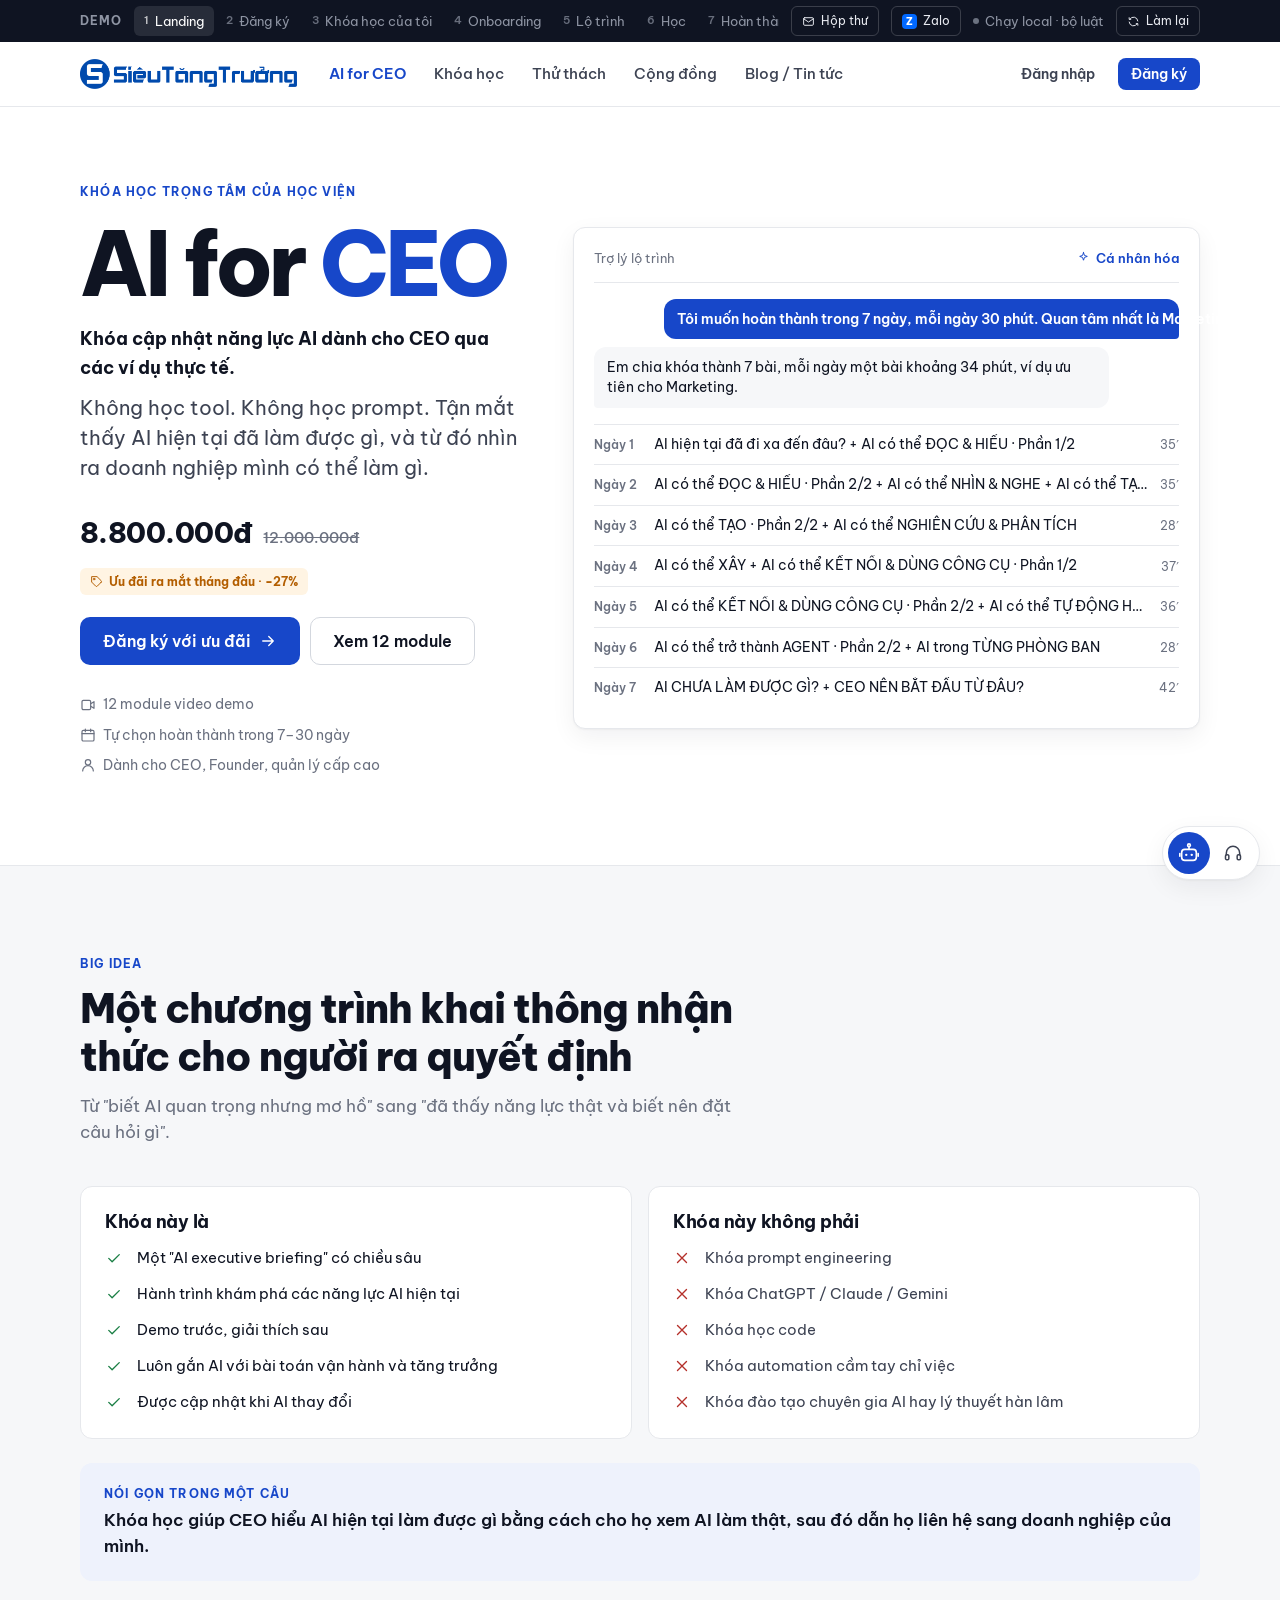
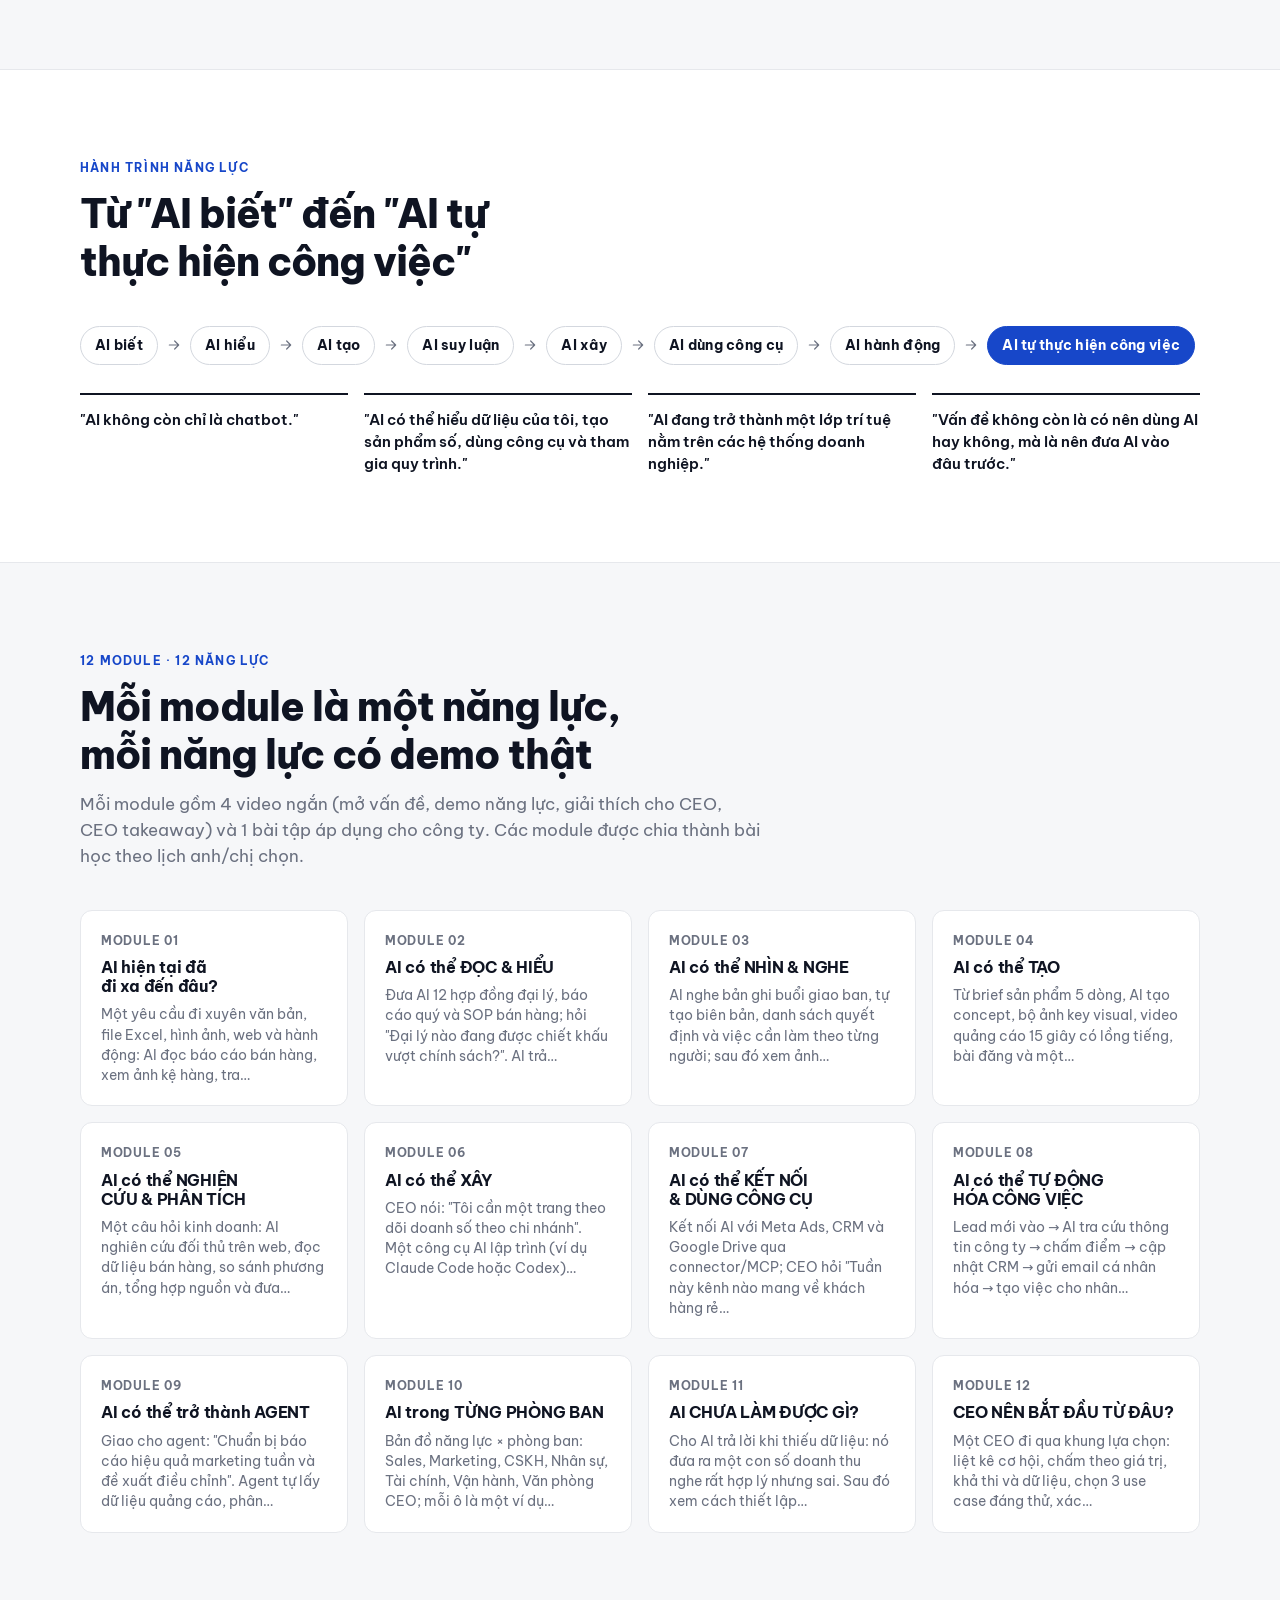
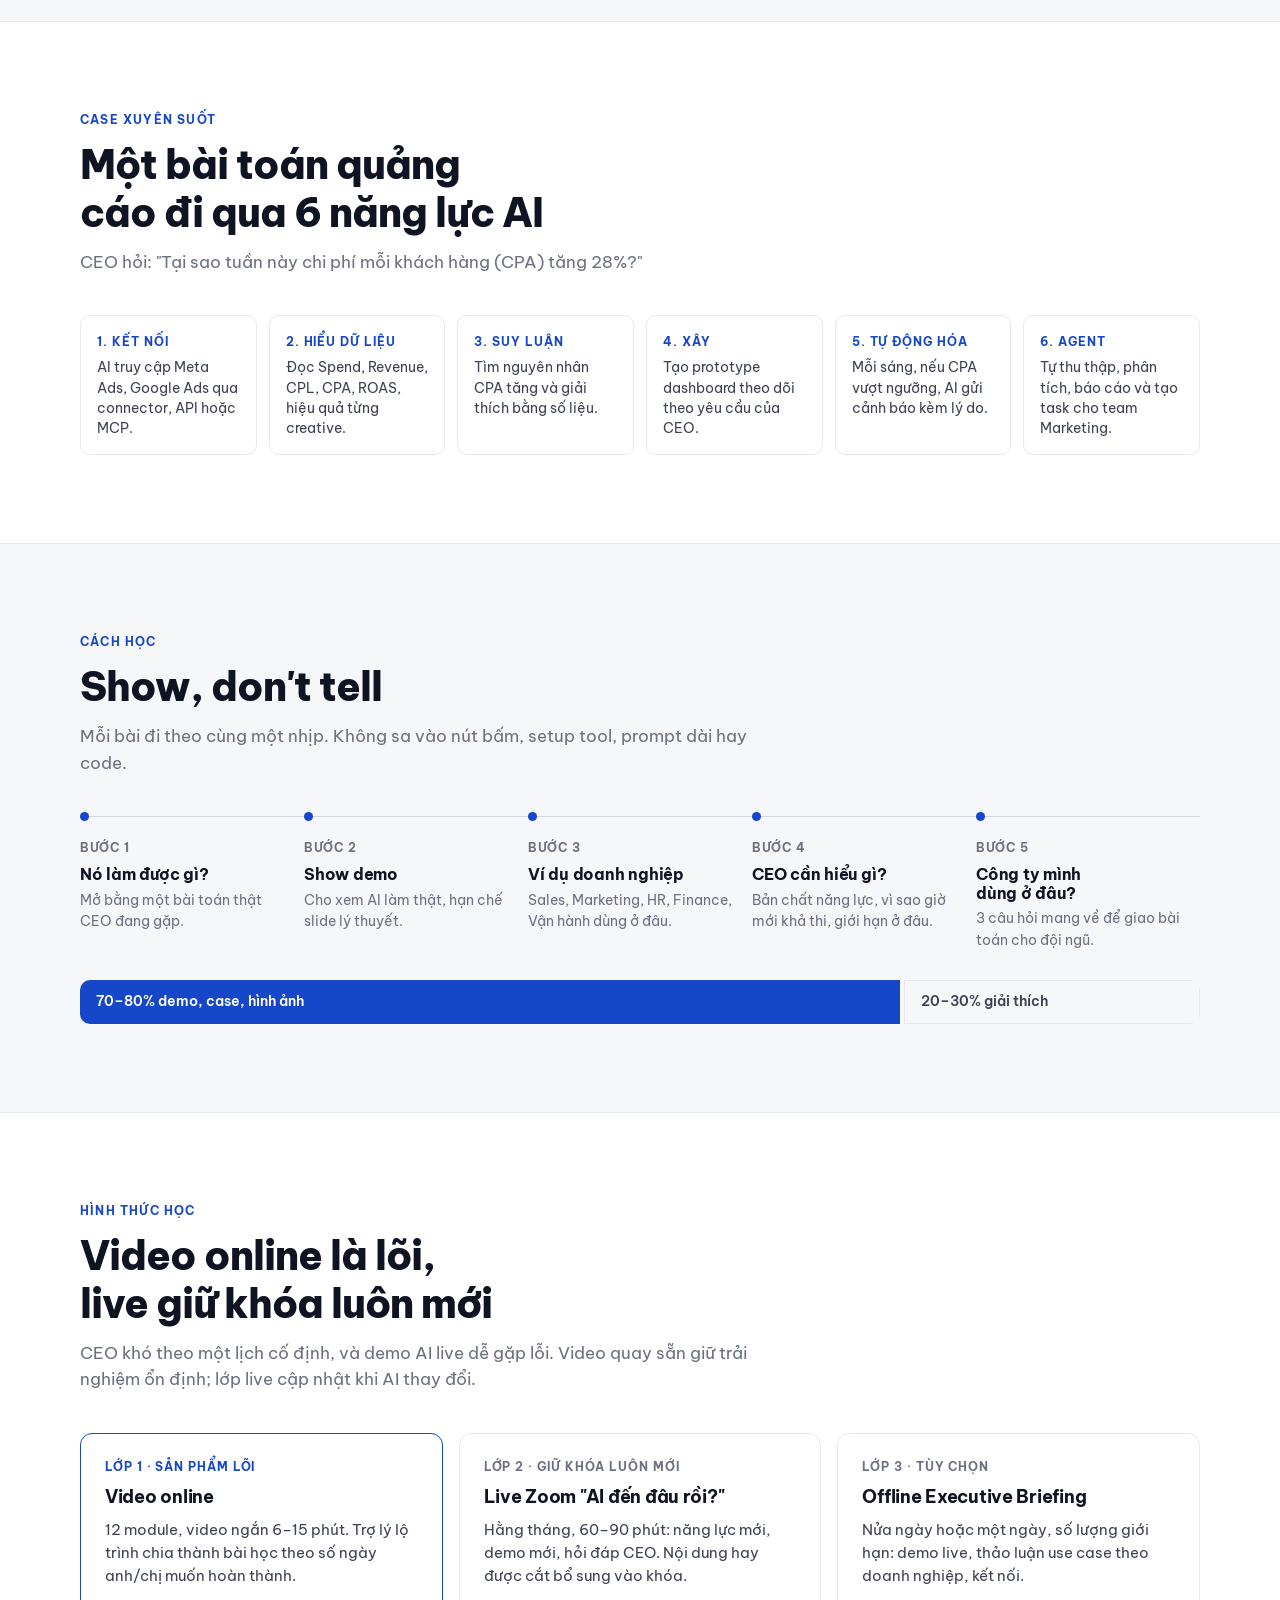
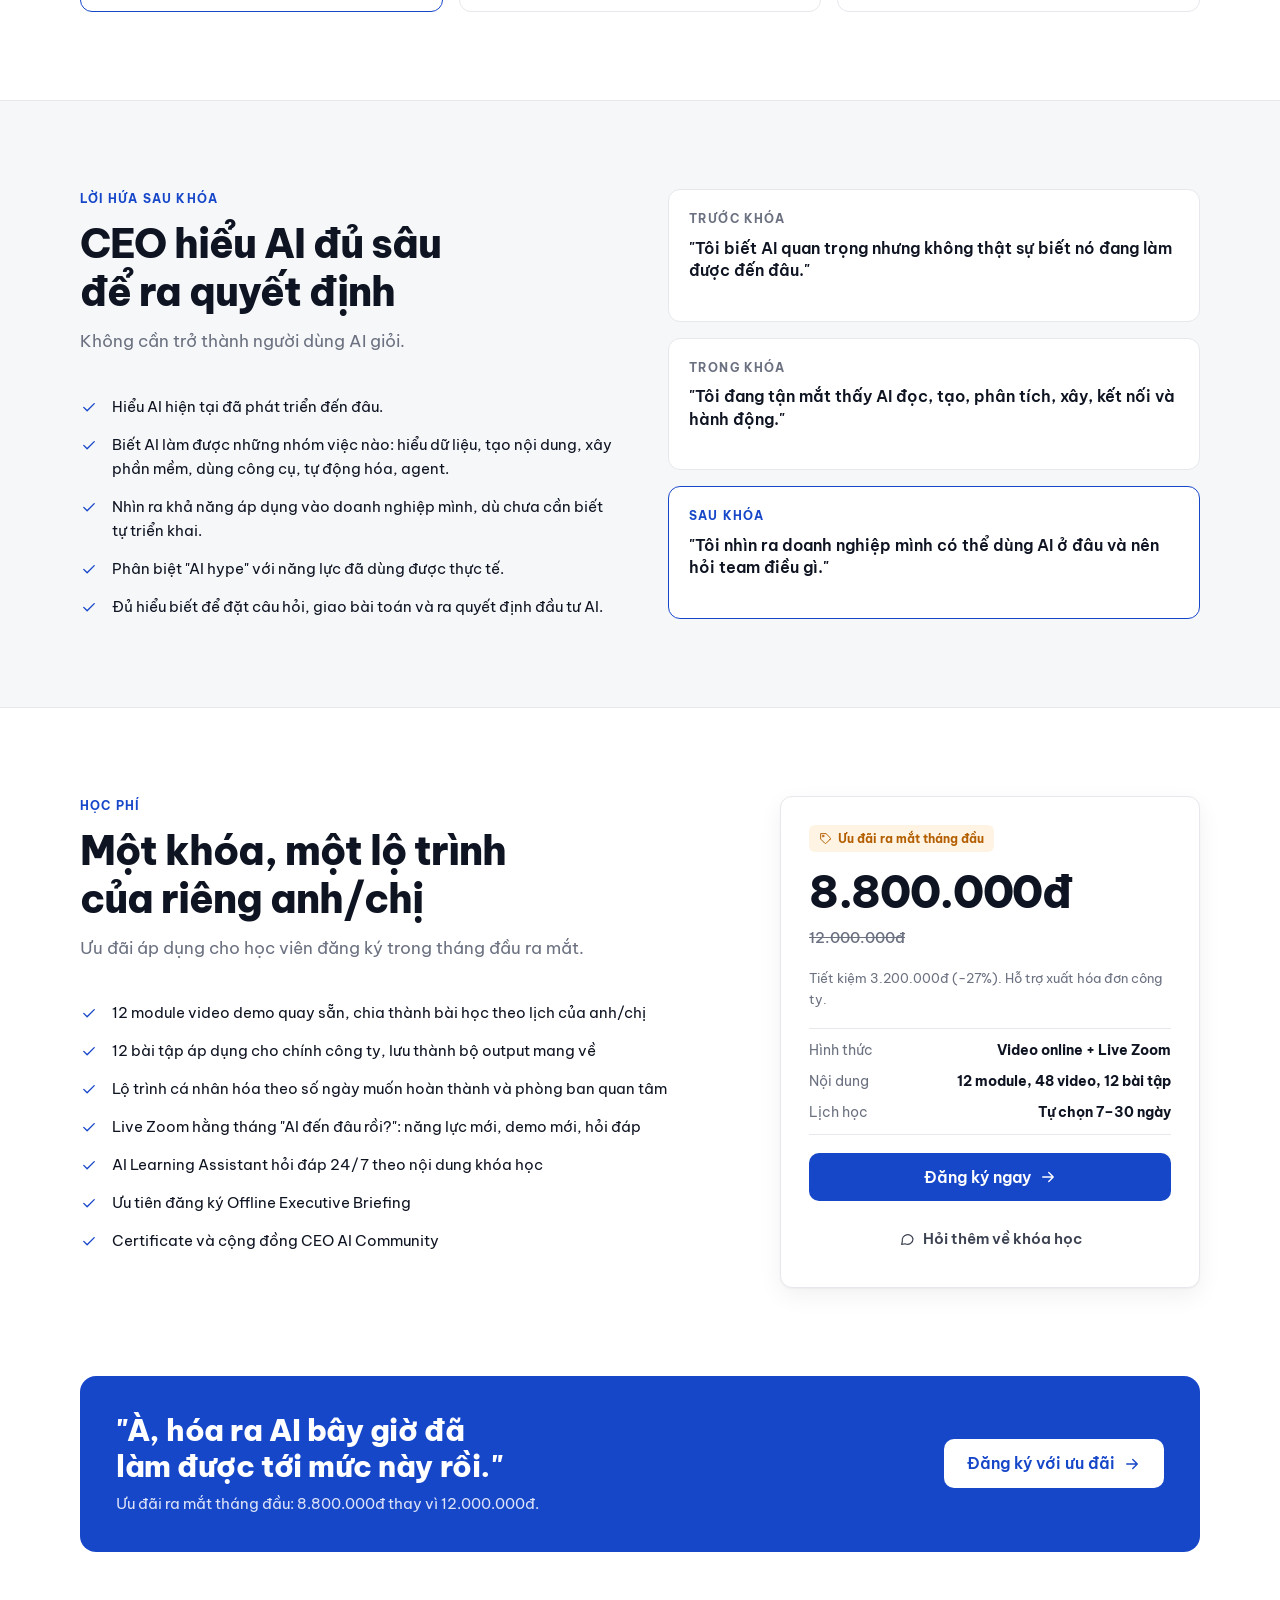
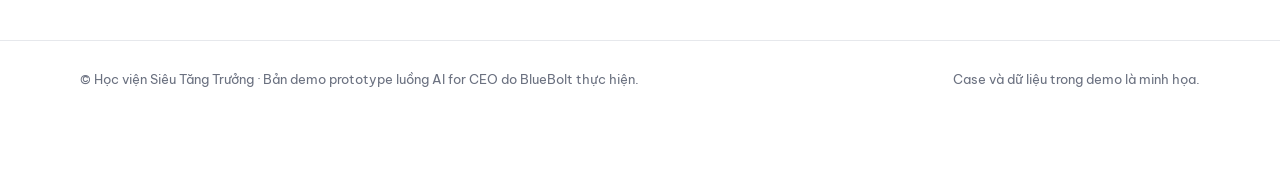
==== commit fe1cb38e: "them cong dong" ====
--- a/index.html
+++ b/index.html
@@ -20,6 +20,7 @@
 <script src="js/email.js"></script>     <!-- email tự động: xác nhận đăng ký (hộp thư mô phỏng) -->
 <script src="js/dashboard.js"></script> <!-- Dashboard: bản đồ năng lực, hành trình, chia sẻ Facebook -->
 <script src="js/remind.js"></script>    <!-- nhắc lịch học kiểu Duolingo: Email + Zalo OA -->
+<script src="js/community.js"></script> <!-- CEO AI Community kiểu Skool, mở ở tab riêng -->
 <script src="js/screens.js"></script>   <!-- giao diện từng màn hình -->
 <script src="js/app.js"></script>       <!-- trạng thái, điều hướng, nút bấm, khởi động -->
 </body>
--- a/css/style.css
+++ b/css/style.css
@@ -70,7 +70,7 @@
 
 /* ---------- header ---------- */
 .hdr{background:color-mix(in srgb,var(--bg) 92%,transparent);backdrop-filter:saturate(1.4) blur(10px);border-bottom:1px solid var(--line);position:sticky;top:env(safe-area-inset-top,0px);z-index:20}
-.hdr .wrap{display:flex;align-items:center;height:64px;gap:28px}
+.hdr .wrap{display:flex;align-items:center;height:64px;gap:20px}
 .logo{display:flex;align-items:center;gap:8px;background:none;border:0;padding:0;color:var(--logo)}
 .logo-img{height:30px;width:auto;max-width:none;display:block}
 @media (max-width:900px){.logo-img{height:26px}}
@@ -80,9 +80,9 @@
 .nav button:hover{background:var(--bg-2);color:var(--ink)}
 .nav button.on{color:var(--blue);font-weight:600}
 .hdr-r{display:flex;align-items:center;gap:10px;margin-left:auto}
-.me{display:flex;align-items:center;gap:8px;background:none;border:0;padding:4px;font-weight:600;font-size:14px;color:var(--ink)}
+.me{display:flex;align-items:center;gap:8px;background:none;border:0;padding:4px;font-weight:600;font-size:14px;color:var(--ink);white-space:nowrap}
 .avatar{width:32px;height:32px;border-radius:50%;background:var(--blue-soft);color:var(--blue);display:grid;place-items:center;font-weight:700;font-size:13px}
-@media (max-width:900px){.nav{display:none}.me span.n{display:none}}
+@media (max-width:1060px){.nav{display:none}.me span.n{display:none}}
 
 /* ---------- nút ---------- */
 .btn{display:inline-flex;align-items:center;justify-content:center;gap:8px;border-radius:10px;border:1px solid transparent;padding:10px 16px;font-weight:600;font-size:14.5px;line-height:1.2;transition:background .15s,border-color .15s,color .15s;white-space:nowrap}
@@ -867,3 +867,119 @@
  body.printing-cert #cert-print img{width:100%;height:auto;display:block}
 }
 @media (max-width:640px){.cert-act .hint{margin-left:0;width:100%}}
+
+/* =========================================================
+   CỘNG ĐỒNG — kiểu Skool
+   ========================================================= */
+.cm-head{background:var(--surface);border-bottom:1px solid var(--line)}
+.cm-head .wrap{display:flex;align-items:center;gap:8px 24px;flex-wrap:wrap;padding-top:14px}
+.cm-title{display:flex;gap:10px;align-items:center;padding-bottom:12px}
+.cm-title b{display:block;font-size:16px}
+.cm-title small{font-size:12.5px;color:var(--muted)}
+.cm-logo{width:38px;height:38px;border-radius:10px;display:grid;place-items:center;color:#fff;background:linear-gradient(135deg,#1747C9,#7C3AED 60%,#DB2777)}
+.cm-tabs{display:flex;gap:2px;overflow-x:auto;margin-left:auto}
+.cm-tabs button{background:none;border:0;border-bottom:3px solid transparent;padding:10px 14px 13px;font-weight:600;font-size:14.5px;color:var(--muted);white-space:nowrap;min-height:44px}
+.cm-tabs button:hover{color:var(--ink)}
+.cm-tabs button.on{color:var(--ink);border-bottom-color:var(--ink)}
+.cm{padding-top:24px}
+.cm-grid{display:grid;grid-template-columns:minmax(0,1fr) 320px;gap:22px;align-items:start}
+.cm-main{display:grid;gap:14px;min-width:0}
+.cm-side{display:grid;gap:14px}
+.cm-card{overflow:hidden}
+.cm-cover{height:120px;display:grid;place-items:center;color:#fff;background:radial-gradient(circle at 85% 20%,rgba(255,255,255,.2) 0 60px,transparent 61px),linear-gradient(120deg,#1747C9,#6D3BE0 55%,#DB2777)}
+.cm-cover.sm{height:72px}
+.cm-cover span{width:60px;height:60px;border-radius:16px;background:rgba(255,255,255,.18);display:grid;place-items:center}
+.cm-stats{display:flex;gap:6px 16px;flex-wrap:wrap;font-size:13.5px;color:var(--muted)}
+.cm-stats b{color:var(--ink)}
+.dot-on{display:inline-block;width:8px;height:8px;border-radius:50%;background:#16A34A;margin-right:4px;vertical-align:1px}
+/* ảnh đại diện có cấp độ (góc dưới) và chấm trực tuyến (góc trên) */
+.cm-av{position:relative;flex:none;border-radius:50%;display:inline-grid;place-items:center;background:var(--c);color:#fff;font-weight:800}
+.cm-av .lv{position:absolute;right:-4px;bottom:-4px;min-width:18px;height:18px;border-radius:99px;background:var(--surface);color:var(--ink);font-size:11px;font-style:normal;font-weight:800;display:grid;place-items:center;box-shadow:0 0 0 1.5px var(--line-2)}
+.cm-av .on{position:absolute;right:-1px;top:-1px;width:10px;height:10px;border-radius:50%;background:#16A34A;box-shadow:0 0 0 2px var(--surface)}
+/* ô viết bài */
+.cm-compose{display:flex;gap:12px;align-items:center;text-align:left;width:100%;border:1px solid var(--line);color:var(--muted);font-size:15px;cursor:text}
+button.cm-compose:hover{border-color:var(--line-2)}
+.cm-compose.open{align-items:flex-start;cursor:default}
+.cm-compose-f{display:flex;gap:8px;align-items:center;flex-wrap:wrap}
+.cm-compose-f .inp{width:auto;min-height:38px;padding:6px 10px}
+.cm-cats{display:flex;gap:6px;flex-wrap:wrap}
+.cm-cats button{border:1px solid var(--line-2);background:var(--surface);color:var(--ink-2);border-radius:99px;padding:0 14px;min-height:36px;font-size:13.5px;font-weight:600}
+.cm-cats button.on{background:var(--ink);color:var(--bg);border-color:var(--ink)}
+/* bài viết */
+.cm-post{position:relative;padding:18px 20px;display:grid;gap:8px;transition:box-shadow .15s}
+.cm-post:hover{box-shadow:var(--shadow)}
+.cm-post.pin{border-color:#F5D58A;background:linear-gradient(0deg,var(--surface),var(--surface)) padding-box}
+.cm-post-hit{position:absolute;inset:0;border:0;background:none;border-radius:inherit;cursor:pointer;z-index:0}
+.cm-post>*:not(.cm-post-hit){position:relative;z-index:1;pointer-events:none}
+.cm-post .cm-like{pointer-events:auto}
+.cm-post-h{display:flex;gap:10px;align-items:center}
+.cm-post-h>div{display:grid;gap:1px;min-width:0}
+.cm-post-h b{font-size:14.5px}
+.cm-admin{display:inline-block;margin-left:6px;font-size:11.5px;font-weight:700;color:#15803D;background:var(--ok-soft);padding:1px 7px;border-radius:99px;vertical-align:1px}
+.cm-cat{color:var(--c);font-weight:600}
+.cm-pin{margin-left:auto;display:inline-flex;gap:4px;align-items:center;font-size:12.5px;font-weight:700;color:#B45309;background:#FFF5E0;padding:3px 10px;border-radius:99px;align-self:flex-start}
+.cm-post h3{font-size:17px;font-weight:700;line-height:1.35}
+.cm-ex{font-size:14.5px;color:var(--ink-2);line-height:1.6;display:-webkit-box;-webkit-line-clamp:3;-webkit-box-orient:vertical;overflow:hidden;white-space:pre-line}
+.cm-post-f{display:flex;gap:16px;align-items:center;flex-wrap:wrap;font-size:14px;color:var(--muted)}
+.cm-like{display:inline-flex;gap:6px;align-items:center;border:0;background:none;color:var(--muted);font-weight:600;font-size:14px;padding:6px 8px;margin:-6px -8px;border-radius:8px;min-height:38px}
+.cm-like:hover{background:var(--bg-2);color:var(--ink)}
+.cm-like.on{color:var(--blue)}
+.cm-like.on .ic{fill:currentColor;fill-opacity:.15}
+.cm-cc{display:inline-flex;gap:6px;align-items:center}
+.cm-faces{display:inline-flex;align-items:center;gap:2px}
+.cm-faces .cm-av{box-shadow:0 0 0 2px var(--surface);margin-left:-6px}
+.cm-faces .cm-av:first-child{margin-left:0}
+.cm-faces .cm-av .lv,.cm-faces .cm-av .on,.cm-av.sm .lv{display:none}
+.cm-faces .hint{margin-left:8px;font-size:12.5px}
+/* chi tiết bài */
+.cm-detail{display:grid;gap:14px}
+.cm-body{font-size:15.5px;line-height:1.7;color:var(--ink-2)}
+.cm-comments{display:grid;gap:12px;border-top:1px solid var(--line);padding-top:14px}
+.cm-cmt{display:flex;gap:10px;align-items:flex-start}
+.cm-bub{background:var(--bg-2);border-radius:4px 14px 14px 14px;padding:10px 14px;min-width:0}
+.cm-bub b{font-size:14px}
+.cm-bub p{margin-top:3px;font-size:14.5px;line-height:1.55}
+.cm-reply{display:flex;gap:10px;align-items:center}
+.cm-reply .inp{flex:1}
+/* thẻ bên phải */
+.cm-me{display:flex;gap:12px;align-items:center}
+.cm-me>div{display:grid;gap:2px}
+.cm-top{list-style:none;margin:10px 0 0;padding:0;display:grid;gap:8px}
+.cm-top li{display:flex;gap:10px;align-items:center;font-size:14px;padding:3px 4px;border-radius:8px}
+.cm-top li.me{background:var(--blue-soft)}
+.cm-top .rk{width:18px;text-align:center;font-weight:800;color:var(--muted)}
+.cm-top .n{flex:1;min-width:0;white-space:nowrap;overflow:hidden;text-overflow:ellipsis}
+.cm-top b{color:#15803D;font-size:13px}
+.cm-ev{display:grid;grid-template-columns:auto minmax(0,1fr) auto;gap:12px;align-items:center;padding:12px 0;border-top:1px solid var(--line)}
+.cm-ev .d{width:48px;height:52px;border-radius:10px;background:var(--blue-soft);color:var(--blue);display:grid;place-items:center;align-content:center;line-height:1.1}
+.cm-ev .d b{font-size:19px}
+.cm-ev .d small{font-size:11.5px;font-weight:700}
+.cm-ev>div{display:grid;gap:2px}
+.cm-ev>div b{font-size:14px;line-height:1.35}
+.cm-ev-d{margin:-6px 0 4px 60px}
+.cm-card .cm-ev{border-top:0;padding-bottom:0;grid-template-columns:auto minmax(0,1fr)}
+.cm-card .cm-ev .btn,.cm-card .cm-ev .pill{grid-column:2;justify-self:start}
+/* thành viên, xếp hạng, cổng vào */
+.cm-search{display:flex;gap:8px}
+.cm-search .inp{min-height:38px;padding:6px 12px}
+.cm-members{display:grid;grid-template-columns:repeat(2,minmax(0,1fr));gap:12px}
+.cm-mem{display:flex;gap:12px;align-items:center;padding:12px;border:1px solid var(--line);border-radius:12px}
+.cm-mem>div{display:grid;gap:2px;min-width:0}
+.cm-levels{display:grid;gap:18px}
+.cm-me>div>span{color:var(--muted);font-size:14px}
+.cm-lvl-list{display:grid;grid-template-columns:repeat(9,minmax(0,1fr));gap:8px}
+.cm-lvl-list>div{display:grid;gap:2px;text-align:center;padding:10px 4px;border-radius:12px;border:1px solid var(--line);font-size:12.5px;color:var(--muted)}
+.cm-lvl-list b{font-size:13.5px;color:var(--ink-2)}
+.cm-lvl-list .done{background:var(--bg-2)}
+.cm-lvl-list .on{background:var(--blue);border-color:var(--blue);color:var(--on-blue)}
+.cm-lvl-list .on b{color:var(--on-blue)}
+.cm-lead{display:grid;grid-template-columns:repeat(3,minmax(0,1fr));gap:14px;margin-top:14px}
+.cm-gate{display:grid;gap:14px;justify-items:center;text-align:center;padding:40px 24px}
+.cm-gate-ico{width:64px;height:64px;border-radius:18px;display:grid;place-items:center;color:#fff;background:linear-gradient(135deg,#1747C9,#DB2777)}
+.cm-join{overflow:hidden}
+.cm-rules{background:var(--bg-2);border-radius:12px;padding:14px 16px;font-size:14px}
+.cm-rules ol{margin:6px 0 0;padding-left:20px;display:grid;gap:4px}
+.cm-course{overflow:hidden}
+@media (max-width:980px){.cm-grid{grid-template-columns:minmax(0,1fr)}.cm-side{position:static}.cm-lvl-list{grid-template-columns:repeat(3,minmax(0,1fr))}.cm-lead{grid-template-columns:minmax(0,1fr)}.cm-tabs{margin-left:0;width:100%}}
+@media (max-width:640px){.cm-members{grid-template-columns:minmax(0,1fr)}.cm-ev{grid-template-columns:auto minmax(0,1fr)}.cm-ev .btn,.cm-ev .pill{grid-column:2;justify-self:start}.cm-ev-d{margin-left:0}}
+@media (prefers-reduced-motion:reduce){.cm-post{transition:none}}
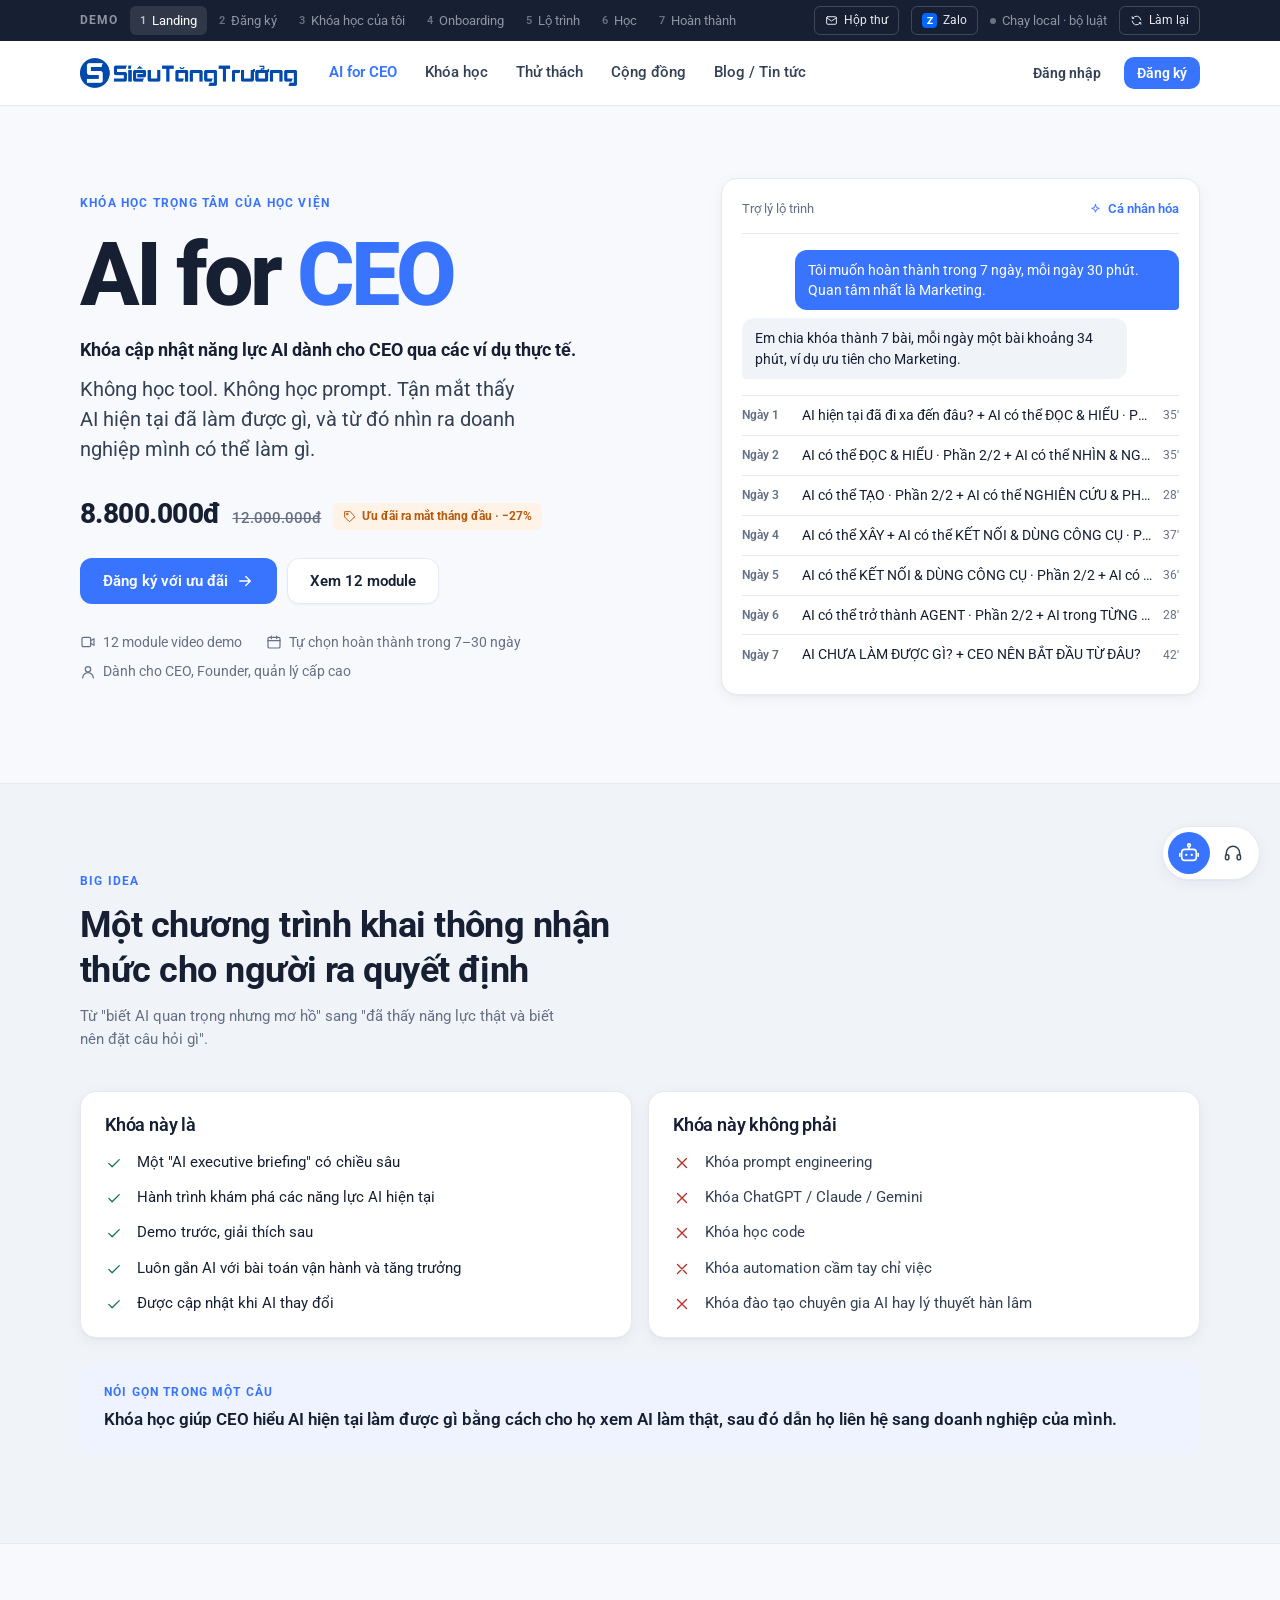
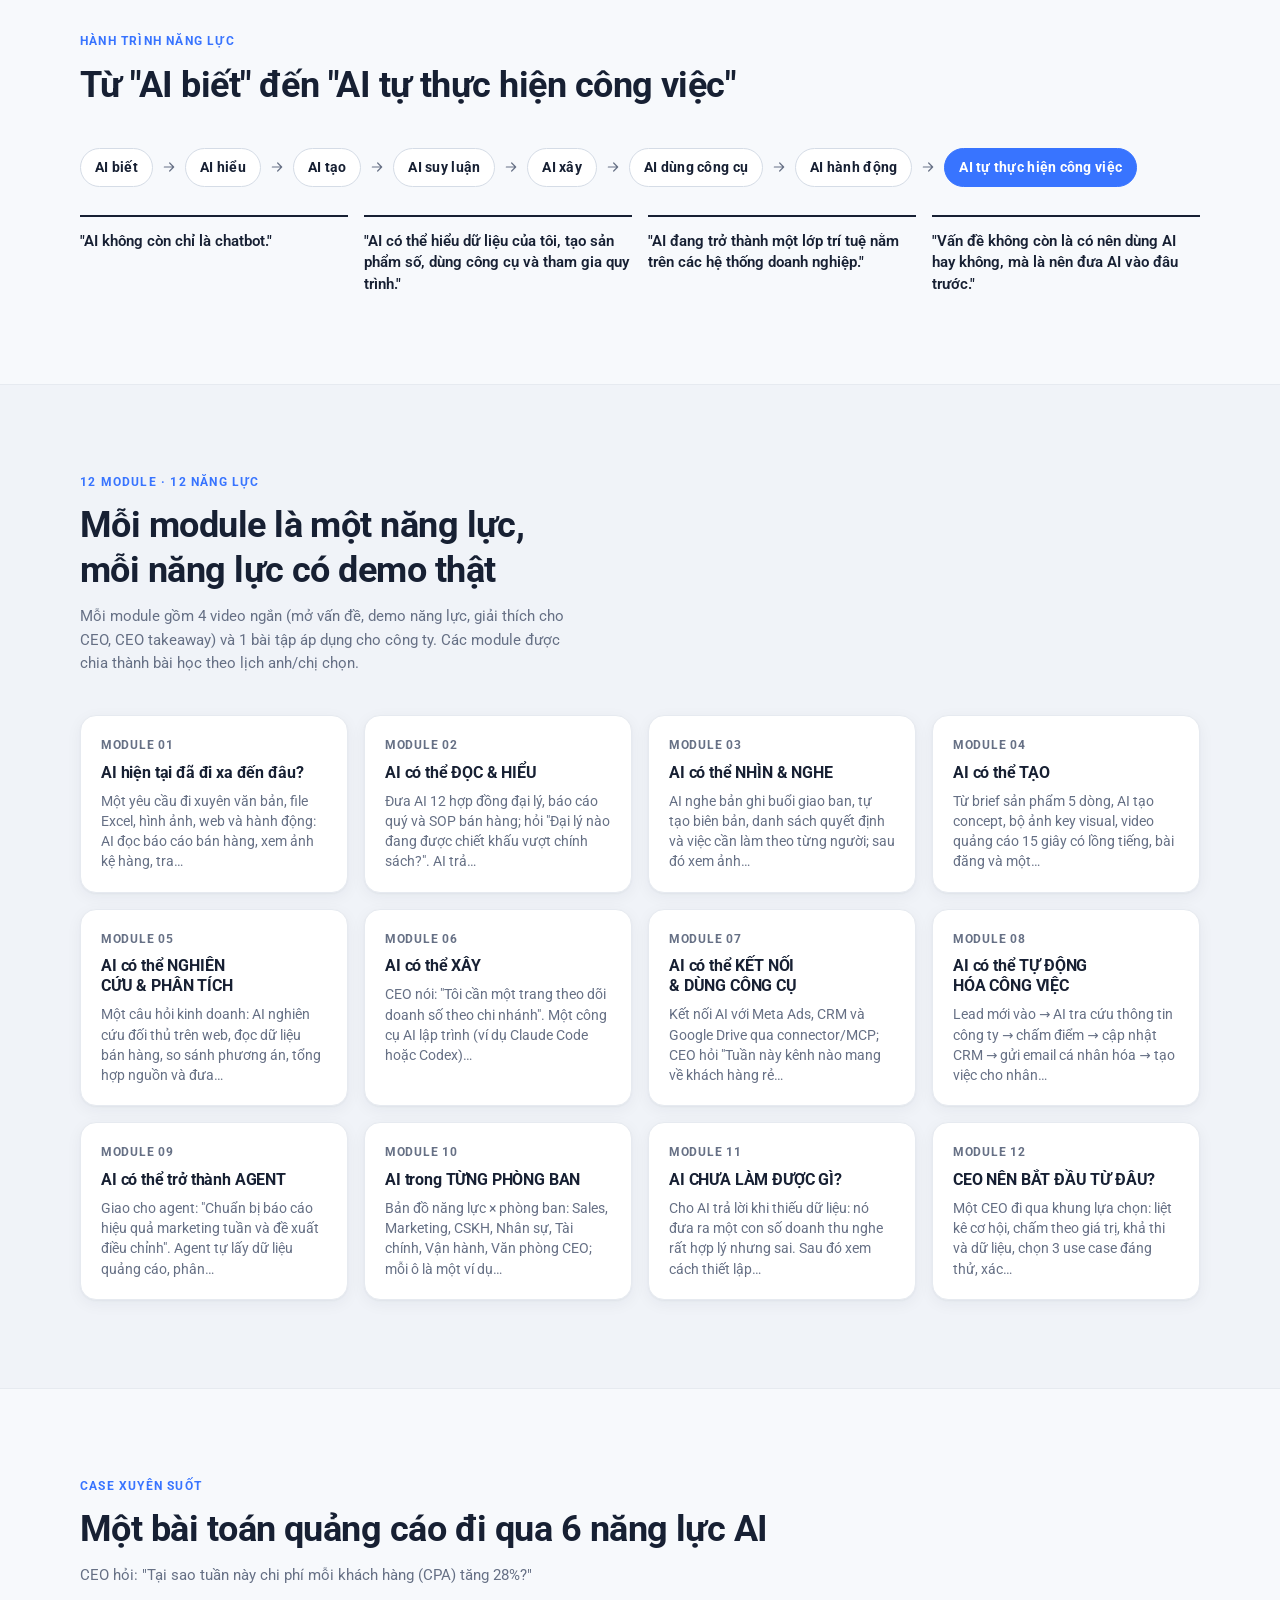
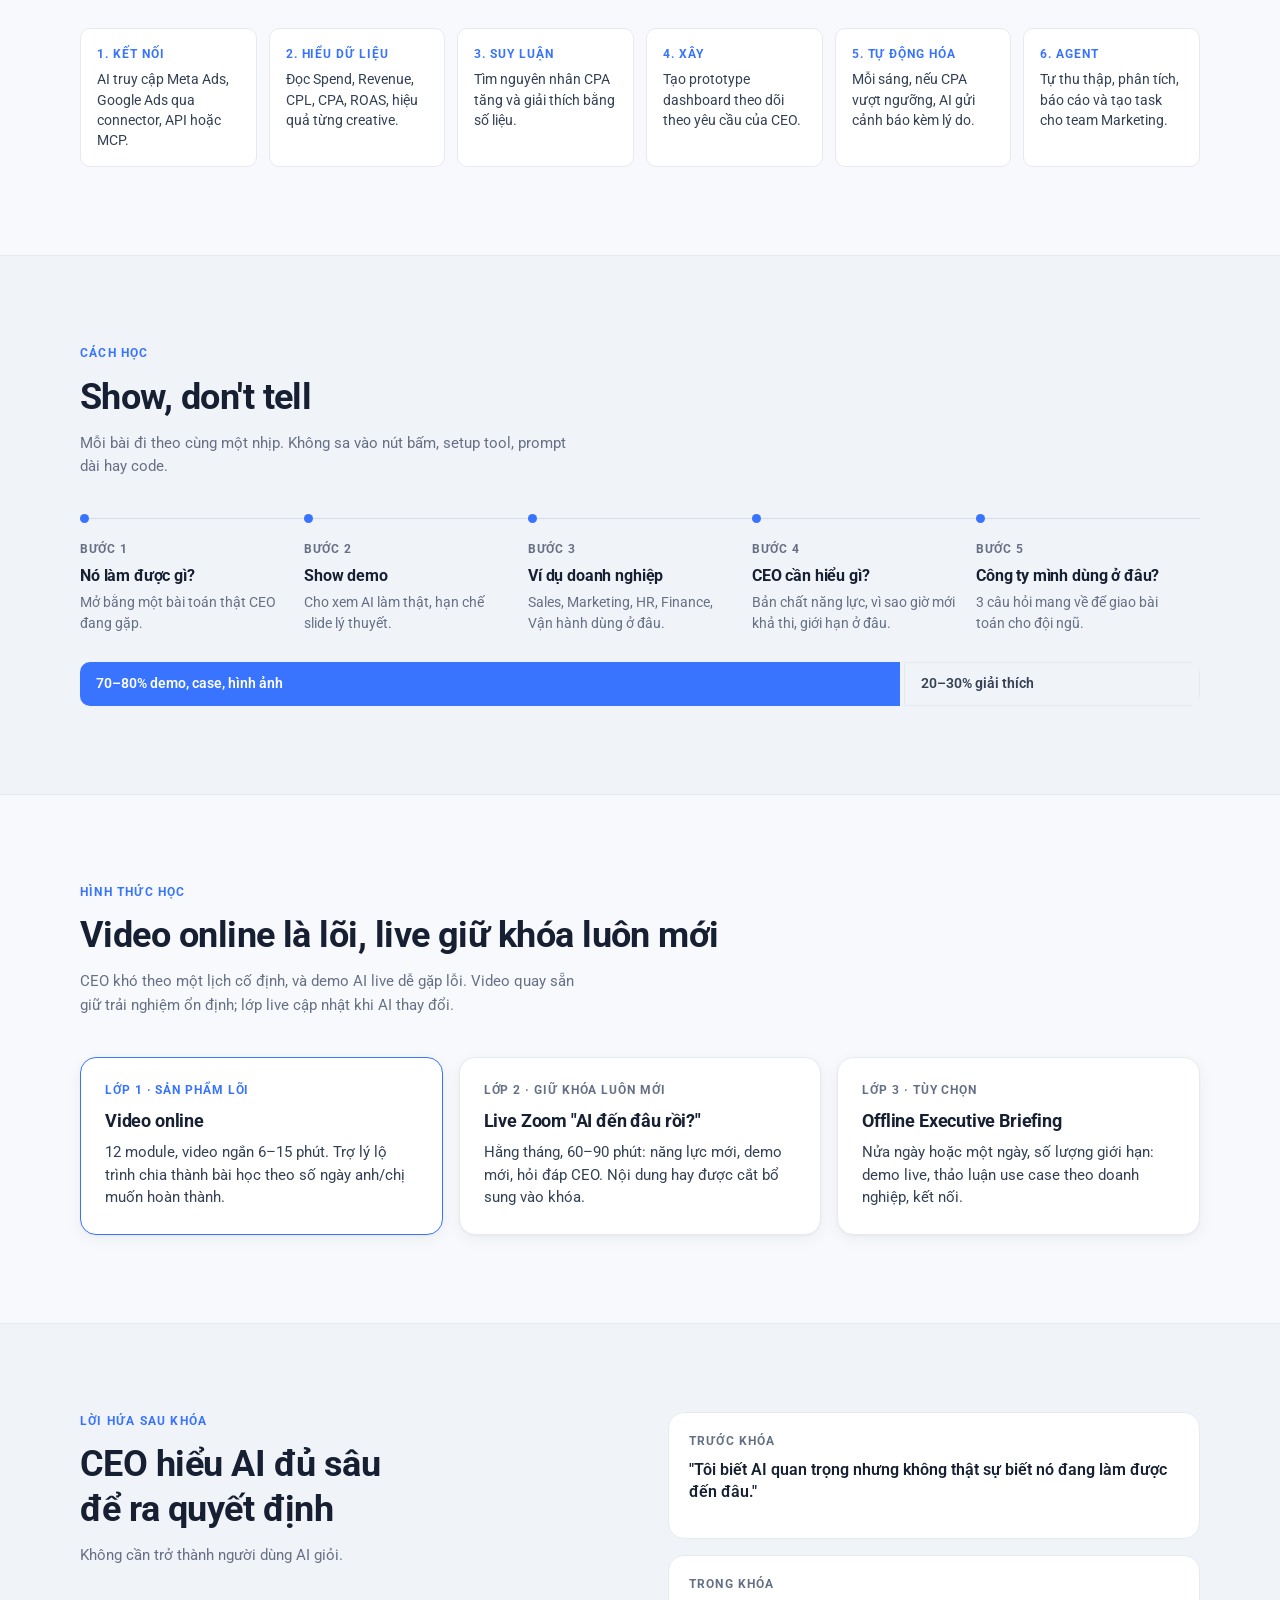
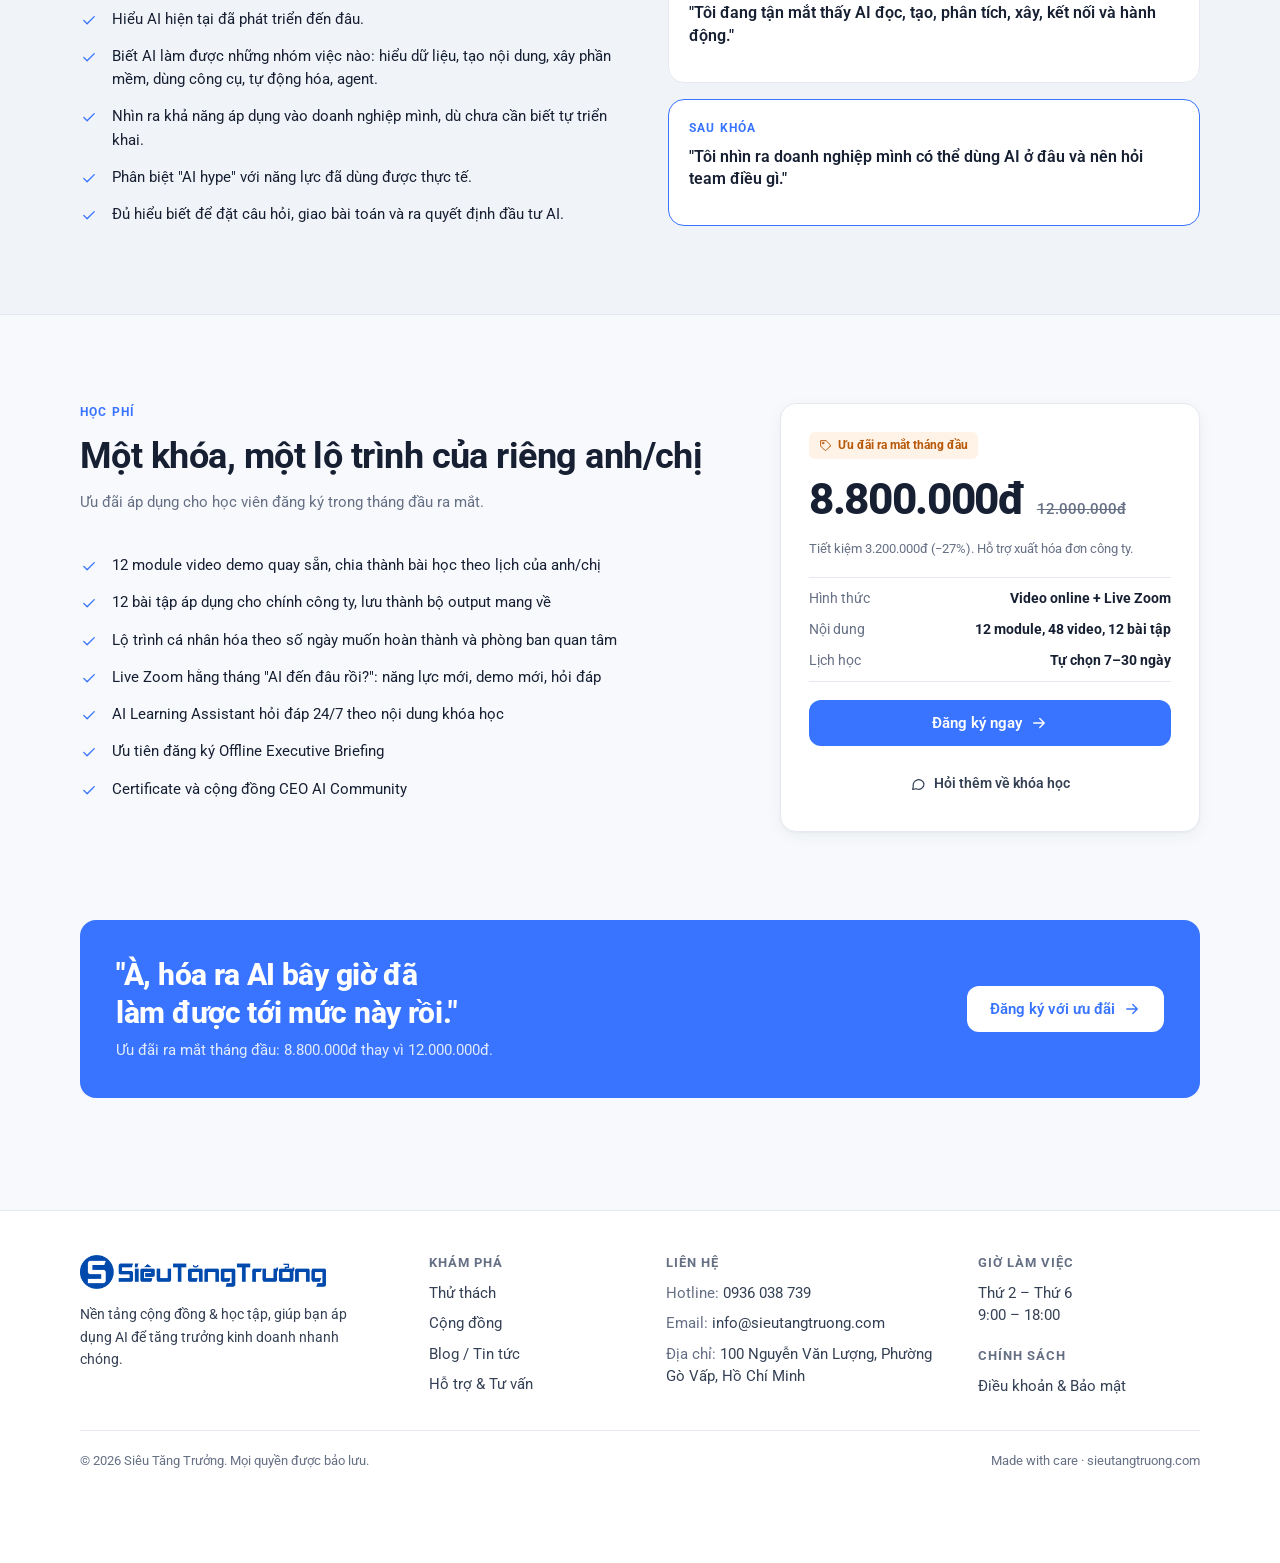
==== commit 7f28ae12: "redesign ui" ====
--- a/index.html
+++ b/index.html
@@ -6,7 +6,7 @@
 <title>Hành trình AI for CEO</title>
 <link rel="preconnect" href="https://fonts.googleapis.com">
 <link rel="preconnect" href="https://fonts.gstatic.com" crossorigin>
-<link rel="stylesheet" href="https://fonts.googleapis.com/css2?family=Be+Vietnam+Pro:wght@400;500;600;700;800&display=swap">
+<link rel="stylesheet" href="https://fonts.googleapis.com/css2?family=Roboto:wght@400..800&display=swap">
 <link rel="stylesheet" href="css/style.css">
 </head>
 <body>
--- a/css/style.css
+++ b/css/style.css
@@ -5,30 +5,35 @@
 
 /* ---------- token màu (sáng / tối) ---------- */
 :root{
-  --bg:#FFFFFF;--bg-2:#F6F7F9;--surface:#FFFFFF;--line:#E6E8EC;--line-2:#D3D7DE;
-  --ink:#0F1422;--ink-2:#3C4252;--muted:#6B7180;
-  --blue:#1747C9;--blue-hover:#113AAA;--on-blue:#FFFFFF;--blue-soft:#EEF2FC;--blue-line:#C9D5F5;
-  --orange:#F28A00;--orange-ink:#B35E00;--orange-soft:#FFF4E3;
-  --ok:#1B7F45;--ok-soft:#E6F4EC;--warn:#8F5600;--warn-soft:#FFF5E0;--bad:#B4302A;--bad-soft:#FBE8E6;
-  --shadow:0 1px 2px rgba(15,20,34,.04),0 8px 24px rgba(15,20,34,.06);
-  --demo-bg:#0F1422;--demo-ink:#E8EAF0;--demo-muted:#8E94A3;
-  --player:#0F1422;--player-2:#1B2338;
-  --r:12px;
+  /* Modern Executive Learning Platform (theo ai_for_ceo_ui_redesign.md) */
+  --bg:#F7F9FC;--bg-2:#F0F3F8;--surface:#FFFFFF;--line:#E6EAF0;--line-2:#D5DCE6;
+  --ink:#172033;--ink-2:#344054;--muted:#667085;
+  /* Blue = hành động chính */
+  --blue:#3874FF;--blue-hover:#1747C9;--blue-ink:#1747C9;--on-blue:#FFFFFF;--blue-soft:#EEF3FF;--blue-line:#C8D8FF;
+  /* màu chức năng: Purple = AI · Green = hoàn thành · Orange = milestone · Yellow = thành tích · Teal = tiến độ/năng lực · Pink = điểm mốc hành trình */
+  --purple:#7C5CFC;--purple-soft:#F2EFFF;--teal:#18A999;--teal-soft:#E7F7F5;--green:#22A06B;--yellow:#F5B942;--yellow-soft:#FFF6E0;--pink:#E66AAD;--pink-soft:#FDEFF6;
+  --orange:#EF8426;--orange-ink:#B85A0C;--orange-soft:#FFF2E6;
+  --ok:#17784F;--ok-soft:#E7F6EE;--warn:#8F5600;--warn-soft:#FFF5E0;--bad:#B4302A;--bad-soft:#FBE8E6;
+  --shadow:0 1px 2px rgba(23,32,51,.04),0 4px 16px rgba(23,32,51,.05);
+  --shadow-lg:0 2px 6px rgba(23,32,51,.05),0 16px 40px rgba(23,32,51,.08);
+  --demo-bg:#172033;--demo-ink:#E8EAF0;--demo-muted:#8E94A3;
+  --player:#172033;--player-2:#22304F;
+  --r:16px;
   --logo:#0A4AAD;--logo-ink:#FFFFFF;
-  --font:'Be Vietnam Pro',system-ui,-apple-system,'Segoe UI',Roboto,Arial,sans-serif;
+  --font:Roboto,system-ui,-apple-system,"Segoe UI",Arial,sans-serif;
   color-scheme:light;
 }
 @media (prefers-color-scheme:dark){:root:not([data-theme="light"]){color-scheme:dark;
   --bg:#0C0F16;--bg-2:#121620;--surface:#141925;--line:#232A38;--line-2:#313A4B;
   --ink:#EEF0F5;--ink-2:#C4C9D4;--muted:#8A92A2;
-  --blue:#7D9CFF;--blue-hover:#9CB3FF;--on-blue:#0C0F16;--blue-soft:#18203A;--blue-line:#2B3A66;
+  --blue:#7AA2FF;--blue-hover:#9CB8FF;--blue-ink:#9CB8FF;--on-blue:#0C0F16;--blue-soft:#18203A;--blue-line:#2B3A66;--purple:#A08BFF;--purple-soft:#211B3D;--teal:#3CC9B8;--teal-soft:#10302C;--green:#4CC48D;--yellow:#F5C35E;--yellow-soft:#2E2610;--pink:#F08DC2;--pink-soft:#36182A;--shadow-lg:0 2px 6px rgba(0,0,0,.4),0 16px 40px rgba(0,0,0,.4);
   --orange:#FFA733;--orange-ink:#FFB95C;--orange-soft:#2F2310;
   --ok:#5CC98A;--ok-soft:#132B1D;--warn:#EDB65B;--warn-soft:#2E230E;--bad:#FF8074;--bad-soft:#361A18;
   --shadow:0 1px 2px rgba(0,0,0,.4),0 8px 24px rgba(0,0,0,.35);--demo-bg:#06080C;--player:#06080C;--player-2:#161C2B;--logo:#6F9BFF;--logo-ink:#0C0F16;}}
 :root[data-theme="dark"]{color-scheme:dark;
   --bg:#0C0F16;--bg-2:#121620;--surface:#141925;--line:#232A38;--line-2:#313A4B;
   --ink:#EEF0F5;--ink-2:#C4C9D4;--muted:#8A92A2;
-  --blue:#7D9CFF;--blue-hover:#9CB3FF;--on-blue:#0C0F16;--blue-soft:#18203A;--blue-line:#2B3A66;
+  --blue:#7AA2FF;--blue-hover:#9CB8FF;--blue-ink:#9CB8FF;--on-blue:#0C0F16;--blue-soft:#18203A;--blue-line:#2B3A66;--purple:#A08BFF;--purple-soft:#211B3D;--teal:#3CC9B8;--teal-soft:#10302C;--green:#4CC48D;--yellow:#F5C35E;--yellow-soft:#2E2610;--pink:#F08DC2;--pink-soft:#36182A;--shadow-lg:0 2px 6px rgba(0,0,0,.4),0 16px 40px rgba(0,0,0,.4);
   --orange:#FFA733;--orange-ink:#FFB95C;--orange-soft:#2F2310;
   --ok:#5CC98A;--ok-soft:#132B1D;--warn:#EDB65B;--warn-soft:#2E230E;--bad:#FF8074;--bad-soft:#361A18;
   --shadow:0 1px 2px rgba(0,0,0,.4),0 8px 24px rgba(0,0,0,.35);--demo-bg:#06080C;--player:#06080C;--player-2:#161C2B;--logo:#6F9BFF;--logo-ink:#0C0F16;}
@@ -38,8 +43,8 @@
 html,body{margin:0}
 img{max-width:100%}
 [hidden]{display:none!important}
-body{background:var(--bg);color:var(--ink);font-family:var(--font);font-size:15px;line-height:1.6;-webkit-font-smoothing:antialiased}
-h1,h2,h3,h4{margin:0;line-height:1.2;text-wrap:balance;letter-spacing:-.015em}
+body{background:var(--bg);color:var(--ink);font-family:var(--font);font-size:15px;line-height:1.55;-webkit-font-smoothing:antialiased}
+h1,h2,h3,h4{margin:0;line-height:1.25;text-wrap:balance;letter-spacing:-.01em}
 p{margin:0}
 button,input,select,textarea{font:inherit;color:inherit}
 button{cursor:pointer}
@@ -69,7 +74,7 @@
 @media (max-width:760px){.ai-dot span{display:none}}
 
 /* ---------- header ---------- */
-.hdr{background:color-mix(in srgb,var(--bg) 92%,transparent);backdrop-filter:saturate(1.4) blur(10px);border-bottom:1px solid var(--line);position:sticky;top:env(safe-area-inset-top,0px);z-index:20}
+.hdr{background:color-mix(in srgb,var(--surface) 94%,transparent);backdrop-filter:saturate(1.4) blur(10px);border-bottom:1px solid var(--line);position:sticky;top:env(safe-area-inset-top,0px);z-index:20}
 .hdr .wrap{display:flex;align-items:center;height:64px;gap:20px}
 .logo{display:flex;align-items:center;gap:8px;background:none;border:0;padding:0;color:var(--logo)}
 .logo-img{height:30px;width:auto;max-width:none;display:block}
@@ -80,18 +85,18 @@
 .nav button:hover{background:var(--bg-2);color:var(--ink)}
 .nav button.on{color:var(--blue);font-weight:600}
 .hdr-r{display:flex;align-items:center;gap:10px;margin-left:auto}
-.me{display:flex;align-items:center;gap:8px;background:none;border:0;padding:4px;font-weight:600;font-size:14px;color:var(--ink);white-space:nowrap}
+.hdr .me{display:flex;align-items:center;gap:8px;background:none;border:0;padding:4px;font-weight:600;font-size:14px;color:var(--ink);white-space:nowrap}
 .avatar{width:32px;height:32px;border-radius:50%;background:var(--blue-soft);color:var(--blue);display:grid;place-items:center;font-weight:700;font-size:13px}
-@media (max-width:1060px){.nav{display:none}.me span.n{display:none}}
+@media (max-width:1060px){.nav{display:none}.hdr .me span.n{display:none}}
 
 /* ---------- nút ---------- */
-.btn{display:inline-flex;align-items:center;justify-content:center;gap:8px;border-radius:10px;border:1px solid transparent;padding:10px 16px;font-weight:600;font-size:14.5px;line-height:1.2;transition:background .15s,border-color .15s,color .15s;white-space:nowrap}
-.btn-lg{padding:14px 22px;font-size:15.5px}
-.btn-sm{padding:7px 12px;font-size:13.5px;border-radius:8px}
+.btn{display:inline-flex;align-items:center;justify-content:center;gap:8px;border-radius:10px;border:1px solid transparent;padding:10px 16px;font-weight:600;font-size:14px;line-height:1.2;transition:background .15s,border-color .15s,color .15s;white-space:nowrap}
+.btn-lg{padding:13px 22px;font-size:15px;border-radius:12px}
+.btn-sm{padding:7px 12px;font-size:13.5px;border-radius:10px}
 .btn-primary{background:var(--blue);color:var(--on-blue)}
 .btn-primary:hover{background:var(--blue-hover)}
-.btn-line{background:var(--surface);border-color:var(--line-2);color:var(--ink)}
-.btn-line:hover{border-color:var(--ink-2)}
+.btn-line{background:var(--surface);border-color:var(--line);color:var(--ink);box-shadow:0 1px 2px rgba(23,32,51,.04)}
+.btn-line:hover{border-color:var(--line-2);background:var(--bg-2)}
 .btn-ghost{background:transparent;color:var(--ink-2)}
 .btn-ghost:hover{background:var(--bg-2)}
 .btn-link{background:none;border:0;padding:0;color:var(--blue);font-weight:600}
@@ -100,16 +105,17 @@
 
 /* ---------- chữ ---------- */
 .eyebrow{font-size:12px;font-weight:700;letter-spacing:.1em;text-transform:uppercase;color:var(--blue)}
-.h2{font-size:clamp(28px,3.6vw,40px);font-weight:800;letter-spacing:-.025em}
-.h3{font-size:18px;font-weight:700}
-.sub{color:var(--muted);font-size:16.5px;max-width:62ch}
+.h2{font-size:clamp(24px,2.6vw,28px);font-weight:700;letter-spacing:-.015em}
+.sec-head .h2{font-size:clamp(28px,3.4vw,36px)}
+.h3{font-size:18px;font-weight:600}
+.sub{color:var(--muted);font-size:15px;max-width:62ch}
 .sec{padding-block:88px}
 .band{background:var(--bg-2);border-block:1px solid var(--line)}
 .sec-head{display:grid;gap:12px;margin-bottom:40px;max-width:760px}
 .promo{display:inline-flex;align-items:center;gap:6px;font-size:12px;font-weight:700;color:var(--orange-ink);background:var(--orange-soft);padding:4px 10px;border-radius:6px}
 
 /* ---------- card & lưới ---------- */
-.card{background:var(--surface);border:1px solid var(--line);border-radius:var(--r)}
+.card{background:var(--surface);border:1px solid var(--line);border-radius:var(--r);box-shadow:var(--shadow)}
 .pad{padding:24px}
 .grid{display:grid;gap:16px}
 .g2{grid-template-columns:repeat(2,minmax(0,1fr))}
@@ -131,8 +137,8 @@
 .hero-card{box-shadow:var(--shadow);padding:20px}
 .hc-top{display:flex;justify-content:space-between;align-items:center;font-size:12.5px;color:var(--muted);padding-bottom:14px;border-bottom:1px solid var(--line)}
 .hc-chat{display:grid;gap:8px;padding-block:16px}
-.bub{padding:10px 13px;border-radius:12px;font-size:14px;max-width:88%;line-height:1.45}
-.bub.me{background:var(--blue);color:var(--on-blue);margin-left:auto;border-bottom-right-radius:4px}
+.bub{padding:10px 13px;border-radius:12px;font-size:14px;max-width:88%;line-height:1.45;justify-self:start;min-width:0;overflow-wrap:anywhere}
+.bub.me{background:var(--blue);color:var(--on-blue);justify-self:end;border-bottom-right-radius:4px}
 .bub.bot{background:var(--bg-2);border-bottom-left-radius:4px}
 .hc-plan{list-style:none;padding:0;margin:0;border-top:1px solid var(--line)}
 .hc-plan li{display:grid;grid-template-columns:50px 1fr auto;gap:10px;padding:9px 0;border-bottom:1px solid var(--line);font-size:13.5px;align-items:center}
@@ -384,7 +390,7 @@
 /* ---------- trang khóa học ---------- */
 .today{background:var(--blue-soft);border:1px solid var(--blue-line);border-radius:var(--r);padding:26px;display:grid;gap:16px}
 .today .lbl{font-size:12px;font-weight:700;letter-spacing:.1em;text-transform:uppercase;color:var(--blue)}
-.today h2{font-size:24px;font-weight:800}
+.today h2{font-size:24px;font-weight:700}
 .today ul{list-style:none;padding:0;margin:0;display:grid;gap:6px}
 .today li{display:flex;gap:10px;align-items:center;background:var(--surface);border-radius:8px;padding:10px 12px;font-size:14.5px}
 .today li .ic{color:var(--blue)}
@@ -414,7 +420,7 @@
 .lrow.flash,.out.flash{animation:flash 1.8s ease-out}
 @keyframes flash{0%,40%{background:var(--blue-soft)}100%{background:transparent}}
 @media (prefers-reduced-motion:reduce){.lrow.flash,.out.flash{animation:none;background:var(--blue-soft)}}
-.lesson h1{font-size:clamp(26px,3.4vw,36px);font-weight:800;letter-spacing:-.025em}
+.lesson h1{font-size:clamp(26px,3vw,32px);font-weight:700;letter-spacing:-.015em}
 .lesson .meta{display:flex;gap:14px;flex-wrap:wrap;align-items:center;font-size:13.5px;color:var(--muted)}
 .lesson .meta .ty{font-weight:700;letter-spacing:.06em;text-transform:uppercase;font-size:12px;color:var(--blue)}
 .lsn{display:grid;grid-template-columns:minmax(0,1fr) 320px;gap:28px;align-items:start}
@@ -432,6 +438,30 @@
 .player .bottom{position:absolute;left:16px;right:16px;bottom:14px;display:flex;align-items:center;gap:12px;font-size:12.5px;color:#AEB6CA}
 .player .track{flex:1;height:4px;border-radius:99px;background:rgba(255,255,255,.2);overflow:hidden}
 .player .track i{display:block;height:100%;background:#fff}
+/* thanh điều khiển video: âm lượng · cài đặt · cửa sổ riêng · toàn màn hình */
+.player .bottom{left:10px;right:10px;bottom:6px}
+.vp-ctl{display:flex;align-items:center;gap:2px}
+.vp-b{width:38px;height:38px;border-radius:8px;display:grid;place-items:center;background:none;border:0;color:#fff;cursor:pointer}
+.vp-b:hover{background:rgba(255,255,255,.14)}
+.vp-b .ic{filter:drop-shadow(0 1px 2px rgba(0,0,0,.4))}
+.vp-vol{-webkit-appearance:none;appearance:none;width:96px;height:5px;margin:0 8px 0 2px;border-radius:99px;cursor:pointer;background:linear-gradient(90deg,var(--blue) var(--v),rgba(255,255,255,.3) var(--v))}
+.vp-vol::-webkit-slider-thumb{-webkit-appearance:none;width:15px;height:15px;border-radius:50%;background:#fff;border:0;box-shadow:0 1px 3px rgba(0,0,0,.4)}
+.vp-vol::-moz-range-thumb{width:15px;height:15px;border-radius:50%;background:#fff;border:0;box-shadow:0 1px 3px rgba(0,0,0,.4)}
+.vp-vol:focus-visible{outline:2px solid #fff;outline-offset:6px}
+.vp-speed{font-size:12px;font-weight:700;color:#fff;background:rgba(255,255,255,.16);border-radius:6px;padding:2px 6px}
+.vp-menu{position:absolute;right:10px;bottom:52px;z-index:2;width:240px;display:grid;gap:10px;padding:12px;border-radius:12px;background:rgba(15,20,34,.94);box-shadow:0 8px 24px rgba(0,0,0,.4);text-align:left}
+.vp-menu[hidden]{display:none}
+.vp-g{display:grid;gap:6px}
+.vp-g small{font-size:12px;font-weight:700;color:#AEB6CA;letter-spacing:.04em}
+.vp-g>div{display:flex;flex-wrap:wrap;gap:4px}
+.vp-g button{min-height:32px;padding:0 10px;border-radius:8px;border:1px solid rgba(255,255,255,.18);background:none;color:#fff;font-size:12.5px;cursor:pointer}
+.vp-g button:hover{background:rgba(255,255,255,.1)}
+.vp-g button[aria-checked="true"]{background:var(--blue);border-color:var(--blue);font-weight:600}
+.vp-cc{position:absolute;left:50%;bottom:58px;transform:translateX(-50%);max-width:80%;margin:0;padding:4px 10px;border-radius:6px;background:rgba(0,0,0,.72);color:#fff;font-size:14px;text-align:center}
+.player:fullscreen{border-radius:0;aspect-ratio:auto;width:100%;height:100%}
+.player:fullscreen h3{font-size:clamp(22px,3vw,34px)}
+.player:-webkit-full-screen{border-radius:0;width:100%;height:100%}
+@media (max-width:560px){.vp-vol{display:none}.vp-b{width:34px;height:38px}.player .bottom{gap:6px}.player .center{padding-bottom:56px}.vp-menu{left:10px;right:10px;width:auto}}
 .ulist{display:grid;gap:6px}
 .ulist button{display:grid;grid-template-columns:22px 1fr auto;gap:10px;align-items:center;text-align:left;border:1px solid var(--line);background:var(--surface);border-radius:10px;padding:10px 12px;font-size:13.5px;line-height:1.35}
 .ulist button:hover{border-color:var(--blue)}
@@ -545,8 +575,23 @@
 .icon-btn{background:none;border:0;color:var(--muted);padding:6px;border-radius:8px}
 
 /* ---------- footer ---------- */
-.ftr{border-top:1px solid var(--line)}
-.ftr .wrap{padding-block:28px 96px;display:flex;justify-content:space-between;gap:16px;flex-wrap:wrap;font-size:13px;color:var(--muted)}
+/* chân trang (theo website Siêu Tăng Trưởng) */
+.ftr{border-top:1px solid var(--line);background:var(--surface);margin-top:24px}
+.ftr .wrap{padding-block:44px 28px}
+.ftr-grid{display:grid;grid-template-columns:1.25fr .8fr 1.1fr .9fr;gap:32px 40px}
+.ftr-logo{display:block;height:34px;width:auto;margin-bottom:14px}
+.ftr-brand p{font-size:14px;line-height:1.6;color:var(--ink-2);max-width:34ch}
+.ftr h4{font-size:12.5px;font-weight:700;letter-spacing:.08em;text-transform:uppercase;color:var(--muted);margin-bottom:12px}
+.ftr h4.mt{margin-top:20px}
+.ftr ul{list-style:none;margin:0;padding:0;display:grid;gap:8px}
+.ftr li,.ftr-hours{font-size:14.5px;color:var(--ink-2);line-height:1.55}
+.ftr li button{background:none;border:0;padding:0;color:var(--ink-2);font-size:14.5px;text-align:left}
+.ftr li button:hover,.ftr a:hover{color:var(--blue)}
+.ftr-contact span{color:var(--muted)}
+.ftr a{color:var(--ink-2);text-decoration:none}
+.ftr-bottom{display:flex;justify-content:space-between;gap:12px;flex-wrap:wrap;margin-top:32px;padding-top:20px;border-top:1px solid var(--line);font-size:13px;color:var(--muted);padding-bottom:64px}
+@media (max-width:900px){.ftr-grid{grid-template-columns:1fr 1fr}}
+@media (max-width:560px){.ftr-grid{grid-template-columns:1fr}}
 
 /* ---------- Hộp thư mô phỏng: xem email tự động gửi cho học viên ---------- */
 .demo-mail{position:relative}
@@ -625,37 +670,6 @@
 .cap-no{font-size:12px;font-weight:800;opacity:.7}
 .cap-st{font-size:12.5px;font-weight:600;display:flex;gap:4px;align-items:center;margin-top:auto}
 .cap .meter{margin-top:2px}
-.cap.done{background:var(--c);color:#fff;box-shadow:0 10px 24px -12px var(--c)}
-.cap.done .cap-ico{background:rgba(255,255,255,.2);color:#fff}
-.cap.done .meter{background:rgba(255,255,255,.25)}
-.cap.done .meter>i{background:#fff}
-.cap.doing,.cap.open{background:color-mix(in srgb,var(--c) 9%,var(--surface));border-color:color-mix(in srgb,var(--c) 35%,transparent);color:var(--ink)}
-.cap.doing .cap-ico,.cap.open .cap-ico{background:var(--c);color:#fff}
-.cap.doing .cap-st,.cap.open .cap-st{color:var(--c)}
-.cap.doing .meter>i{background:var(--c)}
-.cap.locked{background:var(--bg-2);color:var(--muted);border-color:var(--line)}
-.cap.locked .cap-ico{background:var(--surface);color:var(--muted);border:1px solid var(--line)}
-/* bản đồ hành trình */
-.jm{position:relative;margin:30px 0 4px}
-.jm svg{position:absolute;inset:0;width:100%;height:100%;overflow:visible}
-.jm-node{position:absolute;transform:translateX(-50%);display:grid;justify-items:center;text-align:center;gap:3px;padding-inline:6px}
-.jm-node .dot{width:44px;height:44px;margin-top:-22px;border-radius:50%;display:grid;place-items:center;font-weight:800;font-size:15px;background:var(--surface);border:3px solid var(--line-2);color:var(--muted);position:relative;z-index:1}
-.jm-node.done .dot{background:var(--c);border-color:var(--surface);color:#fff;box-shadow:0 0 0 3px var(--c),0 8px 18px -8px var(--c)}
-.jm-node.cur .dot{background:var(--surface);border-color:var(--c);color:var(--c);border-width:4px;box-shadow:0 0 0 6px color-mix(in srgb,var(--c) 18%,transparent);animation:jm-pulse 2s ease-in-out infinite}
-@keyframes jm-pulse{50%{box-shadow:0 0 0 12px color-mix(in srgb,var(--c) 8%,transparent)}}
-.jm-node.goal .dot{width:54px;height:54px;margin-top:-27px;background:#FFF5E0;border-color:#F59E0B;color:#B45309}
-.jm-node.goal.done .dot{background:linear-gradient(135deg,#F59E0B,#EA580C);border-color:var(--surface);color:#fff;box-shadow:0 0 0 3px #F59E0B}
-.jm-node b{font-size:13px;margin-top:4px;color:var(--ink)}
-.jm-node.todo b{color:var(--muted)}
-.jm-node small{font-size:12px;line-height:1.35;color:var(--muted);display:-webkit-box;-webkit-line-clamp:2;-webkit-box-orient:vertical;overflow:hidden;max-width:150px}
-.jm-node.done small,.jm-node.cur small{color:var(--ink-2)}
-.jm-chap{position:absolute;top:-52px;font-size:11.5px;font-weight:800;letter-spacing:.06em;text-transform:uppercase;color:var(--c);background:color-mix(in srgb,var(--c) 10%,var(--surface));border-radius:99px;padding:3px 10px;white-space:nowrap}
-.jm-here{position:absolute;top:-56px;z-index:2;background:var(--c);color:#fff;font-size:12px;font-weight:700;padding:4px 10px;border-radius:8px;white-space:nowrap}
-.jm-here::after{content:"";position:absolute;left:50%;bottom:-5px;transform:translateX(-50%);border:5px solid transparent;border-top-color:var(--c);border-bottom:0}
-.jm-node.cur .jm-chap{display:none}
-.jm-legend{display:flex;gap:8px 18px;flex-wrap:wrap;font-size:13px;color:var(--ink-2);padding-top:14px;border-top:1px solid var(--line)}
-.jm-legend span{display:inline-flex;gap:7px;align-items:center}
-.jm-legend i{width:12px;height:12px;border-radius:50%}
 /* bài học & bài tập */
 .dh-seg{align-self:center}
 .dh-two{display:grid;grid-template-columns:minmax(0,1.25fr) minmax(0,1fr);gap:22px}
@@ -796,8 +810,11 @@
 .rm-week span.future i{background:transparent;border:1.5px dashed var(--line-2)}
 .rm-week span.is-today{color:var(--ink);font-weight:700}
 .rm-week span.is-today i{box-shadow:0 0 0 2px var(--surface),0 0 0 4px #FDBA74}
-.rm-state{display:flex;gap:8px;align-items:center;font-size:13.5px;color:var(--ink-2);padding-top:12px;border-top:1px solid var(--line)}
-.rm-state .ic{color:var(--muted);flex:none}
+.rm-state{display:flex;gap:12px;align-items:center;font-size:13.5px;color:var(--ink-2)}
+.rm-state>span{display:grid;gap:1px;flex:1;min-width:0}
+.rm-state b{font-size:14.5px;color:var(--ink)}
+.rm-state small{font-size:13px;color:var(--muted)}
+.rm-state>.ic{color:var(--blue);background:var(--blue-soft);border-radius:12px;padding:9px;width:40px;height:40px;flex:none}
 .rm-state .btn-link{margin-left:auto;white-space:nowrap}
 .rm-ask{grid-template-columns:auto minmax(0,1fr);align-items:start;gap:12px 14px}
 .rm-ask-ico{width:40px;height:40px;border-radius:12px;display:grid;place-items:center;background:var(--blue);color:#fff}
@@ -983,3 +1000,369 @@
 @media (max-width:980px){.cm-grid{grid-template-columns:minmax(0,1fr)}.cm-side{position:static}.cm-lvl-list{grid-template-columns:repeat(3,minmax(0,1fr))}.cm-lead{grid-template-columns:minmax(0,1fr)}.cm-tabs{margin-left:0;width:100%}}
 @media (max-width:640px){.cm-members{grid-template-columns:minmax(0,1fr)}.cm-ev{grid-template-columns:auto minmax(0,1fr)}.cm-ev .btn,.cm-ev .pill{grid-column:2;justify-self:start}.cm-ev-d{margin-left:0}}
 @media (prefers-reduced-motion:reduce){.cm-post{transition:none}}
+
+/* =========================================================
+   REDESIGN 2026-10 · Modern Executive Learning Platform
+   (theo ai_for_ceo_ui_redesign.md — ghi đè các kiểu cũ ở trên)
+   ========================================================= */
+.btn-accent{background:var(--orange-soft);color:var(--orange-ink);border-color:transparent}
+.btn-accent:hover{background:#FFE6CF}
+.card.pad,.pad{padding:22px 24px}
+.dash{gap:24px}
+/* hero: thẻ trắng sáng, vòng tiến độ, 1 CTA chính */
+.dh-hero{display:grid;grid-template-columns:auto minmax(0,1fr) auto;gap:28px;align-items:center;padding:28px 32px;border-radius:20px;color:var(--ink);
+ background:radial-gradient(circle at 100% 0,rgba(124,92,252,.12) 0 220px,transparent 221px),radial-gradient(circle at 0 100%,rgba(56,116,255,.10) 0 160px,transparent 161px),var(--surface);border:1px solid var(--line);box-shadow:var(--shadow)}
+.dh-ring{width:116px;height:116px}
+.dh-ring b{font-size:30px;font-weight:800;color:var(--ink)}
+.dh-ring span{font-size:12.5px;color:var(--muted);opacity:1}
+.dh-intro{gap:8px}
+.dh-intro h1{font-size:clamp(26px,3vw,34px);font-weight:700;letter-spacing:-.015em}
+.dh-intro p{font-size:16px;color:var(--ink-2);opacity:1}
+.dh-intro p b{color:var(--blue-ink)}
+.dh-tag{background:var(--bg-2);border:1px solid var(--line);color:var(--ink-2);font-weight:500}
+.dh-tag.y{background:var(--yellow-soft);border-color:transparent;color:#8A5A00}
+.dh-tag .ic{color:var(--muted)}
+.dh-tag.y .ic{color:#E59A00}
+.dh-cta{display:grid;gap:10px;justify-items:stretch;margin:0}
+/* 4 thẻ số liệu */
+.dh-kpi{border-radius:16px;box-shadow:var(--shadow);padding:14px 16px;grid-template-columns:auto minmax(0,1fr);column-gap:12px;row-gap:0;align-items:center}
+.dh-kpi::before{display:none}
+.dh-kpi .ico{width:40px;height:40px;border-radius:12px;background:color-mix(in srgb,var(--c) 14%,var(--surface));color:var(--c);margin:0;grid-row:span 2}
+.dh-kpi b{font-size:26px;font-weight:800;letter-spacing:-.02em;line-height:1.1}
+.dh-kpi>span:not(.ico){font-size:13.5px;color:var(--muted)}
+.dh-kpi .meter{grid-column:1/-1;margin-top:10px;background:color-mix(in srgb,var(--c) 12%,var(--surface))}
+.dh-kpi .meter>i{background:var(--c)}
+.dh-sec{padding:24px;gap:18px}
+.dh-sec-h{align-items:center}
+.dh-big{background:linear-gradient(120deg,var(--blue),var(--purple));-webkit-background-clip:text;background-clip:text}
+/* thành tích */
+.ach-row{display:grid;grid-template-columns:repeat(6,minmax(0,1fr));gap:12px}
+.ach{display:grid;justify-items:center;text-align:center;gap:4px;padding:16px 10px;border-radius:14px;border:1px dashed var(--line-2);color:var(--muted);opacity:.7}
+.ach-ico{width:48px;height:48px;border-radius:50%;display:grid;place-items:center;background:var(--bg-2);color:var(--muted);margin-bottom:4px}
+.ach b{font-size:13.5px;color:var(--ink-2);font-weight:600}
+.ach small{font-size:12px}
+.ach.on{opacity:1;border:1px solid #F7DFA3;background:linear-gradient(180deg,var(--yellow-soft),var(--surface))}
+.ach.on .ach-ico{background:linear-gradient(140deg,#F8CC63,var(--yellow));color:#fff;box-shadow:0 6px 14px -6px var(--yellow)}
+.ach.on b{color:var(--ink)}
+/* Capacity Map: radar + 10 thẻ */
+.cap-wrap{display:block}
+.radar{margin:0;display:grid;gap:4px;justify-items:center}
+.radar svg{width:100%;max-width:340px;height:auto;overflow:visible}
+.rd-lbl{font-size:13px;font-weight:700;fill:var(--muted)}
+.cap-grid{grid-template-columns:repeat(5,minmax(0,1fr));gap:10px}
+.cap{min-height:0;padding:10px 12px;border-radius:12px;gap:6px;background:var(--surface);border:1px solid var(--line);color:var(--ink);box-shadow:none}
+.cap:hover{transform:none;border-color:var(--line-2)}
+.cap-top{display:flex;gap:8px;align-items:center}
+.cap .cap-ico{flex:none;width:30px;height:30px;border-radius:8px;display:grid;place-items:center;background:color-mix(in srgb,var(--c) 14%,var(--surface));color:var(--c);border:0}
+.cap-no{font-size:12px;font-weight:700;color:color-mix(in srgb,var(--c) 55%,var(--muted));opacity:1}
+.cap b{flex:1;min-width:0;font-size:14px;font-weight:700;line-height:1.3}
+.cap .cap-st{margin:0;font-size:12.5px;font-weight:600;color:var(--muted);display:flex;gap:4px;align-items:center}
+.cap .meter{margin:0;height:5px;background:color-mix(in srgb,var(--c) 16%,var(--surface))}
+.cap .meter>i{background:var(--c)}
+/* đã chinh phục: nền màu năng lực bản nhạt */
+.cap.done{background:color-mix(in srgb,var(--c) 16%,var(--surface));border-color:color-mix(in srgb,var(--c) 28%,var(--surface));color:color-mix(in srgb,var(--c) 45%,var(--ink));box-shadow:0 6px 16px -12px var(--c)}
+.cap.done .cap-ico{background:var(--c);color:#fff}
+.cap.done .cap-st{color:color-mix(in srgb,var(--c) 75%,var(--ink))}
+.cap.done .meter{background:color-mix(in srgb,var(--c) 22%,var(--surface))}
+.cap.doing{background:color-mix(in srgb,var(--c) 6%,var(--surface));border-color:color-mix(in srgb,var(--c) 30%,var(--surface))}
+.cap.doing .cap-st{color:color-mix(in srgb,var(--c) 75%,var(--ink))}
+.cap.locked{opacity:.6;background:var(--surface)}
+.cap.locked .cap-ico{background:var(--bg-2);color:var(--muted)}
+.cap.locked .cap-no{color:var(--muted)}
+/* roadmap theo chương */
+.rm-track{display:flex;align-items:flex-start;gap:0;overflow-x:auto;padding:30px 4px 8px}
+.rm-link{flex:1;min-width:24px;height:4px;border-radius:2px;background:var(--line);margin-top:30px}
+.rm-node{position:relative;flex:none;width:128px;display:grid;justify-items:center;text-align:center;gap:2px;background:none;border:0;padding:0;color:var(--ink)}
+button.rm-node{cursor:pointer}
+.rm-ico{width:62px;height:62px;border-radius:20px;display:grid;place-items:center;margin-bottom:8px;background:var(--surface);border:2px solid var(--line-2);color:var(--muted);transition:transform .15s}
+.rm-node b{font-size:13.5px}
+.rm-name{font-size:12.5px;color:var(--ink-2);line-height:1.35}
+.rm-node small{font-size:12px;color:var(--muted)}
+.rm-node.done .rm-ico{background:var(--c);border-color:var(--c);color:#fff;box-shadow:0 8px 18px -10px var(--c)}
+.rm-node.cur .rm-ico{background:color-mix(in srgb,var(--c) 12%,var(--surface));border:2.5px solid var(--c);color:var(--c);box-shadow:0 0 0 6px color-mix(in srgb,var(--c) 14%,transparent)}
+.rm-node.todo{opacity:.5}
+.rm-node.sel .rm-ico{transform:translateY(-3px)}
+.rm-node.sel b{color:var(--blue-ink)}
+button.rm-node:hover .rm-ico{transform:translateY(-3px)}
+.rm-here{position:absolute;top:-26px;font-size:11.5px;font-weight:700;color:#fff;background:var(--c);padding:3px 9px;border-radius:99px;white-space:nowrap}
+.rm-node.goal.done .rm-ico{background:linear-gradient(140deg,#F8CC63,var(--yellow));border-color:transparent;color:#fff}
+.rm-panel{border:1px solid var(--line);border-top:3px solid var(--c);border-radius:14px;padding:16px 18px;display:grid;gap:10px;background:var(--bg-2)}
+.rm-panel ol{list-style:none;margin:0;padding:0;display:grid;gap:6px}
+.rm-panel li{display:grid;grid-template-columns:auto minmax(0,1fr) auto auto;gap:12px;align-items:center;background:var(--surface);border:1px solid var(--line);border-radius:12px;padding:8px 10px 8px 12px;font-size:14px}
+.rm-panel li.locked{opacity:.6}
+.rm-panel li.cur{border-color:var(--blue-line);box-shadow:0 0 0 1px var(--blue-line)}
+.rm-dot{width:26px;height:26px;border-radius:50%;display:grid;place-items:center;font-size:12px;font-weight:700;background:var(--bg-2);color:var(--muted)}
+.rm-panel li.done .rm-dot{background:var(--green);color:#fff}
+.rm-panel li.cur .rm-dot{background:var(--blue);color:#fff}
+.rm-panel .t{font-weight:500;min-width:0}
+.rm-panel .m{font-size:12.5px;color:var(--muted);white-space:nowrap}
+/* danh sách bài học + bài tập */
+.wk{list-style:none;margin:0;padding:0;display:grid;gap:8px;max-height:520px;overflow:auto}
+.wk li{display:grid;grid-template-columns:auto minmax(0,1fr) auto auto;gap:12px;align-items:center;border:1px solid var(--line);border-radius:12px;padding:10px 12px;background:var(--surface)}
+.wk li.cur{border-color:var(--blue-line);background:var(--blue-soft)}
+.wk li.locked{opacity:.55}
+.wk-ico{width:34px;height:34px;border-radius:10px;display:grid;place-items:center;background:var(--blue-soft);color:var(--blue)}
+.wk-ico.is-ex{background:var(--purple-soft);color:var(--purple)}
+.wk li.done .wk-ico{background:var(--ok-soft);color:var(--green)}
+.wk-b{display:grid;gap:2px;min-width:0}
+.wk-b b{font-size:14px;font-weight:600;white-space:nowrap;overflow:hidden;text-overflow:ellipsis}
+.wk-b>span{font-size:12.5px;color:var(--muted)}
+.wk-type{font-weight:600;color:var(--blue-ink)}
+.wk-type.is-ex{color:var(--purple)}
+.wk-st{font-size:12.5px;color:var(--muted);white-space:nowrap}
+.wk li.done .wk-st{color:var(--ok)}
+.wk li.cur .wk-st{color:var(--blue-ink);font-weight:600}
+@media (max-width:980px){.dh-hero{grid-template-columns:auto minmax(0,1fr)}.dh-cta{grid-column:1/-1;display:flex;flex-wrap:wrap}.cap-grid{grid-template-columns:repeat(3,minmax(0,1fr))}.ach-row{grid-template-columns:repeat(3,minmax(0,1fr))}}
+@media (max-width:640px){.dh-hero{grid-template-columns:minmax(0,1fr);padding:22px}.cap-grid{grid-template-columns:repeat(2,minmax(0,1fr))}.ach-row{grid-template-columns:repeat(2,minmax(0,1fr))}.wk li{grid-template-columns:auto minmax(0,1fr) auto}.wk-st{display:none}.rm-panel li{grid-template-columns:auto minmax(0,1fr) auto}.rm-panel .m{display:none}.dh-kpi b{font-size:28px}}
+@media (prefers-reduced-motion:reduce){.rm-ico{transition:none}}
+
+/* =========================================================
+   LỘ TRÌNH & KHÓA HỌC — gọn, ít chữ (ai_for_ceo_lo_trinh_khoa_hoc_ui_redesign.md)
+   trạng thái: Hoàn thành = xanh lá · Đang học = xanh dương · Tiếp theo = tím · Chưa mở = xám
+   ========================================================= */
+.cl-page{display:grid;gap:20px}
+.cl-page .crumbs{margin-bottom:0}
+.cl-page .two{align-items:start}
+.cl-sum{font-size:15px;color:var(--ink-2);font-weight:500}
+.cl-bar{display:flex;align-items:center;gap:12px;margin-top:10px;max-width:460px}
+.cl-bar>span{flex:1;height:8px;border-radius:99px;background:var(--blue-soft);overflow:hidden}
+.cl-bar>span>i{display:block;height:100%;border-radius:99px;background:linear-gradient(90deg,var(--blue),var(--purple))}
+.cl-bar b{font-size:13.5px;font-weight:600;color:var(--blue-ink);white-space:nowrap}
+/* đầu trang Lộ trình */
+.cl-hero{display:flex;justify-content:space-between;align-items:center;gap:20px;flex-wrap:wrap;padding:26px 28px;border-radius:20px;
+ background:radial-gradient(circle at 100% 0,rgba(124,92,252,.10) 0 200px,transparent 201px),var(--surface)}
+.cl-hero-l{display:grid;gap:6px;min-width:0;flex:1}
+.cl-hero h1{font-size:clamp(26px,3vw,32px);font-weight:700}
+.cl-sub{font-size:13.5px;color:var(--muted);display:flex;gap:6px;align-items:center;flex-wrap:wrap}
+.cl-sub .ic{color:var(--purple)}
+.cl-hero-r{display:flex;gap:10px;flex-wrap:wrap}
+.cl-warn{grid-template-columns:1fr;gap:10px}
+.cl-kpis{gap:12px}
+.cl-kpis .dh-kpi{grid-template-columns:auto minmax(0,1fr);column-gap:12px;row-gap:0;align-items:center;padding:12px 14px}
+.cl-kpis .dh-kpi .ico{grid-row:span 2;margin:0}
+.cl-kpis .dh-kpi b{font-size:22px;line-height:1.15}
+.cl-kpis .dh-kpi>span:not(.ico){font-size:13px}
+.cl-sec{display:grid;gap:12px}
+.cl-sec-h{display:flex;justify-content:space-between;align-items:center;gap:12px;flex-wrap:wrap}
+.cl-sec-r{display:flex;align-items:center;gap:10px}
+.cl-all{color:var(--blue-ink)}
+.cl-all .ic{transform:rotate(90deg)}
+.cl-all[aria-pressed="true"] .ic{transform:none}
+/* đầu trang Khóa học */
+.cl-top{display:flex;justify-content:space-between;align-items:flex-end;gap:16px;flex-wrap:wrap}
+.cl-top h1{font-size:clamp(26px,3vw,32px);font-weight:700;margin-bottom:4px}
+.cl-top>div:first-child{flex:1;min-width:260px}
+.cl-top-r{display:flex;gap:8px}
+/* khối Tiếp theo */
+.cl-next{position:relative;display:flex;align-items:center;justify-content:space-between;gap:20px;flex-wrap:wrap;padding:20px 24px 20px 28px;border-radius:18px;background:var(--surface);border:1px solid var(--blue-line);box-shadow:var(--shadow);overflow:hidden}
+.cl-next::before{content:"";position:absolute;inset:0 auto 0 0;width:5px;background:linear-gradient(180deg,var(--blue),var(--purple))}
+.cl-next-l{font-size:12px;font-weight:700;letter-spacing:.1em;text-transform:uppercase;color:var(--purple)}
+.cl-next small{font-size:13px;color:var(--muted);font-weight:600}
+.cl-next h2{font-size:clamp(20px,2.4vw,24px);font-weight:700;line-height:1.3}
+.cl-next-b{display:grid;gap:4px;min-width:0;flex:1 1 320px}
+.cl-next-m{font-size:13.5px;color:var(--muted)}
+.cl-next .btn{flex:none}
+.cl-next.done .cl-next-l{color:var(--green)}
+.cl-chips{display:flex;gap:6px;flex-wrap:wrap;align-items:center}
+.cl-chips>span{font-size:12.5px;color:var(--muted);background:var(--bg-2);border-radius:99px;padding:3px 10px}
+.cl-chips .cl-cap{color:color-mix(in srgb,var(--cc) 70%,var(--ink));background:color-mix(in srgb,var(--cc) 12%,var(--surface));font-weight:600}
+/* chương (thu gọn mặc định) */
+.cl{display:grid;gap:10px}
+.cl-ch{background:var(--surface);border:1px solid var(--line);border-radius:16px;box-shadow:var(--shadow);overflow:hidden}
+.cl-ch.cur{border-color:color-mix(in srgb,var(--blue) 35%,var(--line))}
+.cl-head{display:grid;grid-template-columns:auto minmax(0,1fr) auto 84px auto auto;gap:12px;align-items:center;width:100%;padding:14px 18px;background:none;border:0;text-align:left;color:var(--ink)}
+.cl-head:hover{background:var(--bg-2)}
+.cl-ico{width:32px;height:32px;border-radius:10px;display:grid;place-items:center;background:var(--bg-2);color:var(--muted)}
+.cl-ch.done .cl-ico{background:var(--green);color:#fff}
+.cl-ch.cur .cl-ico{background:var(--blue);color:#fff}
+.cl-t{display:grid;gap:1px;min-width:0}
+.cl-t small{font-size:12px;font-weight:700;color:var(--muted);letter-spacing:.04em}
+.cl-t b{font-size:15.5px;font-weight:600}
+.cl-ch.locked .cl-t b{color:var(--ink-2)}
+.cl-meta{font-size:13px;color:var(--muted);white-space:nowrap}
+.cl-prog{height:6px;border-radius:99px;background:var(--bg-2);overflow:hidden}
+.cl-prog i{display:block;height:100%;background:var(--green);border-radius:99px}
+.cl-ch.cur .cl-prog i{background:var(--blue)}
+.cl-n{font-size:12.5px;color:var(--muted);font-variant-numeric:tabular-nums}
+.cl-head .chev{color:var(--muted);transition:transform .15s}
+.cl-ch.open .chev{transform:rotate(90deg)}
+/* bài trong chương */
+.cl-ls{list-style:none;margin:0;padding:4px 10px 10px;display:grid;gap:4px;border-top:1px solid var(--line)}
+.cl-l{border-radius:12px}
+.cl-l.open{background:var(--bg-2)}
+.cl-l.flash{animation:flash 1.8s ease-out}
+.cl-row{display:grid;grid-template-columns:auto minmax(0,1fr) auto;gap:12px;align-items:center;padding:8px 8px}
+.cl-dot{width:30px;height:30px;border-radius:50%;display:grid;place-items:center;font-size:12.5px;font-weight:700;background:var(--bg-2);color:var(--muted);border:1.5px solid var(--line-2)}
+.cl-l.done .cl-dot{width:20px;height:20px;margin:0 5px;border-width:0;background:var(--green);color:#fff}
+.cl-l.doing .cl-dot{background:var(--blue);border-color:var(--blue);color:#fff}
+.cl-l.next .cl-dot{border-color:var(--purple);color:var(--purple);background:var(--purple-soft)}
+.cl-l.locked{opacity:.62}
+.cl-name{display:grid;gap:2px;background:none;border:0;padding:0;text-align:left;color:var(--ink);min-width:0}
+.cl-name small{font-size:12px;color:var(--muted);font-weight:600}
+.cl-name b{font-size:14.5px;font-weight:600;line-height:1.35}
+.cl-name:hover b{color:var(--blue-ink)}
+.cl-name .cl-chips{margin-top:3px}
+.cl-st{font-size:12.5px;font-weight:600;white-space:nowrap;padding:4px 10px;border-radius:99px;display:inline-flex;gap:4px;align-items:center}
+.cl-st.done{color:var(--ok);background:var(--ok-soft)}
+.cl-st.doing{color:var(--blue-ink);background:var(--blue-soft)}
+.cl-st.next{color:var(--purple);background:var(--purple-soft)}
+.cl-st.locked{color:var(--muted);background:var(--bg-2)}
+.cl-detail{display:grid;gap:8px;padding:0 12px 12px 50px}
+.cl-detail ul{list-style:none;margin:0;padding:0;display:grid;gap:2px}
+.cl-detail li{display:grid;grid-template-columns:16px minmax(0,1fr) auto;gap:8px;align-items:center;font-size:13.5px;color:var(--ink-2)}
+.cl-detail li .ic{color:var(--muted)}
+.cl-detail li.done .ic{color:var(--green)}
+.cl-detail .m{font-size:12.5px;color:var(--muted)}
+.cl-why{display:flex;gap:6px;font-size:13px;color:var(--muted)}
+.cl-why .ic{color:var(--purple);margin-top:2px}
+/* cột phải trang Khóa học */
+.cl-side{display:grid;gap:14px}
+.cl-links{display:grid;gap:2px}
+.cl-links>b{font-size:14px;margin-bottom:6px}
+.cl-links button{display:flex;gap:10px;align-items:center;width:100%;background:none;border:0;border-radius:10px;padding:9px 8px;color:var(--ink);font-size:14px;text-align:left;min-height:40px}
+.cl-links button:hover{background:var(--bg-2)}
+.cl-links button .ic{color:var(--blue)}
+.cl-links button span{flex:1}
+.cl-links small{font-size:12.5px;color:var(--muted)}
+.cl-ev{display:grid;gap:6px}
+.cl-ev b{font-size:14.5px}
+/* ngăn trượt */
+.dw-ov{display:flex;justify-content:flex-end;padding:0;place-items:initial}
+.dw{width:min(460px,100%);height:100%;background:var(--surface);box-shadow:var(--shadow-lg);display:flex;flex-direction:column;animation:dw-in .2s ease-out}
+@keyframes dw-in{from{transform:translateX(40px);opacity:.4}}
+.dw-h{display:flex;align-items:center;gap:10px;padding:16px 18px 16px 22px;border-bottom:1px solid var(--line)}
+.dw-h b{font-size:16px}
+.dw-h .x{margin-left:auto;background:none;border:0;color:var(--muted);min-width:38px;min-height:38px;border-radius:8px;display:grid;place-items:center}
+.dw-h .x:hover{background:var(--bg-2)}
+.dw-b{flex:1;overflow-y:auto;padding:20px 22px;display:grid;gap:18px;align-content:start}
+.dw-sec{display:grid;gap:10px}
+.dw-sec h4{font-size:12.5px;font-weight:700;letter-spacing:.08em;text-transform:uppercase;color:var(--muted)}
+.dw-sec p{font-size:14px;color:var(--ink-2)}
+.dw-kv{margin:0;display:grid;gap:8px}
+.dw-kv div{display:grid;grid-template-columns:150px minmax(0,1fr);gap:10px;font-size:14px}
+.dw-kv dt{color:var(--muted)}
+.dw-kv dd{margin:0;font-weight:500}
+.dw-list,.dw-why{list-style:none;margin:0;padding:0;display:grid;gap:8px}
+.dw-list li{display:grid;gap:1px;padding:10px 12px;border-radius:12px;background:var(--bg-2);font-size:13.5px}
+.dw-list li span{color:var(--ink-2)}
+.dw-why li{display:flex;gap:10px;font-size:13.5px}
+.dw-why .no{width:28px;height:28px;border-radius:8px;display:grid;place-items:center;background:var(--purple-soft);color:var(--purple);font-weight:700;font-size:12px;flex:none}
+.dw-why div{display:grid;gap:1px}
+.dw-why div span{color:var(--ink-2)}
+.dw-chat{height:auto;box-shadow:none}
+.dw-chat .chat-log{max-height:46vh}
+@media (max-width:760px){.cl-head{grid-template-columns:auto minmax(0,1fr) auto auto}.cl-prog,.cl-meta{display:none}.cl-row{grid-template-columns:auto minmax(0,1fr)}.cl-row>.btn,.cl-row>.cl-st{grid-column:2;justify-self:start}.cl-detail{padding-left:12px}.dw-kv div{grid-template-columns:1fr}}
+@media (prefers-reduced-motion:reduce){.dw{animation:none}.cl-head .chev{transition:none}}
+
+/* =========================================================
+   BẢN ĐỒ HÀNH TRÌNH: đi từ dưới lên, Về đích ở trên · 3 kiểu (Con đường · Leo núi · Bậc thang)
+   ========================================================= */
+.j-ver{margin-left:auto}
+.j-head-r{display:flex;gap:10px;align-items:center;flex-wrap:wrap;justify-content:flex-end}
+/* Kiểu 1: con đường */
+.jr{position:relative;display:grid;grid-template-columns:minmax(0,1fr) 190px minmax(0,1fr);column-gap:12px;margin-top:8px}
+.jr-roadcol{grid-column:2;position:relative}
+.jr-roadcol svg{display:block;width:100%}
+.jr-road{fill:none;stroke:var(--line);stroke-width:34;stroke-linecap:round;vector-effect:non-scaling-stroke}
+.jr-road.walked{stroke:#2B3445}
+.jr-lane{fill:none;stroke:#fff;stroke-width:2;stroke-dasharray:9 9;vector-effect:non-scaling-stroke;opacity:.9}
+.jr-node{position:absolute;transform:translate(-50%,-50%);width:38px;height:38px;border-radius:50%;display:grid;place-items:center;font-size:14px;font-weight:800;background:var(--surface);color:var(--muted);border:3px solid var(--line-2);box-shadow:0 2px 6px rgba(0,0,0,.18);z-index:1}
+.jr-node.done{background:var(--c);border-color:#fff;color:#fff}
+.jr-node.cur{background:#fff;border:4px solid var(--c);color:var(--c);width:46px;height:46px;font-size:16px;box-shadow:0 0 0 6px color-mix(in srgb,var(--c) 22%,transparent)}
+.jr-node em{position:absolute;bottom:calc(100% + 8px);left:50%;transform:translateX(-50%);white-space:nowrap;font-style:normal;font-size:12px;font-weight:700;color:#fff;background:var(--orange);padding:3px 9px;border-radius:99px}
+.jr-card{align-self:center;display:grid;gap:2px;text-align:left;padding:10px 14px;border-radius:12px;background:color-mix(in srgb,var(--c) 7%,var(--surface));border:1px solid color-mix(in srgb,var(--c) 22%,var(--surface));color:var(--ink);min-width:0;position:relative;cursor:pointer}
+.jr-card.l{grid-column:1;border-right:4px solid var(--c)}
+.jr-card.r{grid-column:3;border-left:4px solid var(--c)}
+.jr-card small{font-size:12px;font-weight:700;color:color-mix(in srgb,var(--c) 75%,var(--ink))}
+.jr-card b{font-size:14px;font-weight:600;line-height:1.3;white-space:nowrap;overflow:hidden;text-overflow:ellipsis}
+.jr-st{font-size:12px;font-weight:600;color:var(--muted);display:flex;gap:4px;align-items:center}
+.jr-card.done .jr-st{color:var(--ok)}
+.jr-card.cur{background:var(--surface);box-shadow:0 6px 18px -8px var(--c);border-color:var(--c)}
+.jr-card.cur .jr-st{color:var(--blue-ink)}
+.jr-card.locked{opacity:.6;background:var(--surface);border-color:var(--line)}
+.jr-card.locked.l{border-right-color:var(--line-2)}.jr-card.locked.r{border-left-color:var(--line-2)}
+.jr-card:hover{border-color:var(--c)}
+.jr-ch{align-self:center;display:flex;gap:10px;align-items:center;padding:8px 12px;border-radius:12px;border:1px dashed color-mix(in srgb,var(--c) 45%,var(--surface));min-width:0}
+.jr-ch.l{grid-column:1;justify-self:end;flex-direction:row-reverse;text-align:right}
+.jr-ch.r{grid-column:3;justify-self:start}
+.jr-ch>span{width:30px;height:30px;border-radius:9px;display:grid;place-items:center;flex:none;background:var(--c);color:#fff}
+.jr-ch.todo>span{background:var(--bg-2);color:var(--muted)}
+.jr-ch div{display:grid;gap:0}
+.jr-ch small{font-size:12px;font-weight:700;color:var(--c)}
+.jr-ch b{font-size:13.5px}
+.jr-ch em{font-style:normal;font-size:12px;color:var(--muted)}
+.jr-goal{grid-column:1/-1;grid-row:1;justify-self:center;align-self:start;display:grid;justify-items:center;gap:0;position:relative;z-index:1}
+.jr-goal span{width:52px;height:52px;border-radius:50%;display:grid;place-items:center;background:linear-gradient(135deg,var(--yellow),var(--orange));color:#fff;box-shadow:0 6px 16px -6px var(--orange)}
+.jr-goal b{font-size:15px;margin-top:4px}
+.jr-goal small,.jr-start small{font-size:12px;color:var(--muted)}
+.jr-start{grid-column:1/-1;justify-self:center;align-self:end;display:grid;justify-items:center;padding:6px 16px;border-radius:10px;background:var(--surface);border:1px solid var(--line);position:relative;z-index:1}
+.jr-start b{font-size:13.5px}
+@media (max-width:720px){
+ .jr{grid-template-columns:64px minmax(0,1fr)}
+ .jr-roadcol{grid-column:1}
+ .jr-card.l,.jr-card.r{grid-column:2;border-left:4px solid var(--c);border-right:1px solid color-mix(in srgb,var(--c) 22%,var(--surface))}
+ .jr-ch{display:none}
+ .jr-road{stroke-width:22}
+ .jr-node{width:30px;height:30px;font-size:12px}.jr-node.cur{width:36px;height:36px}
+ .jr-node em{display:none}
+ .jr-goal,.jr-start{justify-self:start}
+}
+/* Kiểu 2: leo núi */
+.jm{display:grid;grid-template-columns:minmax(0,1.6fr) minmax(240px,1fr);gap:20px;align-items:center;margin-top:8px}
+.jm-fig{margin:0}
+.jm-fig svg{width:100%;height:auto;display:block;overflow:visible}
+.jm-s1{stop-color:color-mix(in srgb,var(--blue) 22%,var(--surface))}
+.jm-s2{stop-color:color-mix(in srgb,var(--teal) 14%,var(--surface))}
+.jm-back{fill:color-mix(in srgb,var(--purple) 8%,var(--surface))}
+.jm-snow{fill:var(--surface);opacity:.9}
+.jm-trail{fill:none;stroke:color-mix(in srgb,var(--ink) 25%,transparent);stroke-width:3;stroke-dasharray:6 7;stroke-linejoin:round;stroke-linecap:round}
+.jm-trail.walked{stroke:var(--orange);stroke-width:5;stroke-dasharray:none}
+.jm-t{font-size:16px;font-weight:600;fill:var(--ink)}
+.jm-ch{font-size:15px;font-weight:800}
+.jm-flag.todo{opacity:.55}
+.jm-dot{cursor:pointer}
+.jm-dot:focus-visible{outline:none}.jm-dot:focus-visible circle{stroke:var(--ink);stroke-width:3}
+.jm-n{font-size:14px;font-weight:800}
+.jm-here rect{fill:var(--orange)}
+.jm-here text{fill:#fff;font-size:15px;font-weight:700}
+.jm-side{display:grid;gap:12px}
+.jm-now{display:grid;gap:6px;padding:14px;border-radius:12px;background:var(--blue-soft);border:1px solid var(--blue-line)}
+.jm-now small{font-size:12px;font-weight:700;color:var(--blue-ink);text-transform:uppercase;letter-spacing:.06em}
+.jm-now b{font-size:14.5px}
+.jm-now .btn{justify-self:start}
+.jm-now.done{background:var(--ok-soft);border-color:transparent}.jm-now.done small{color:var(--ok)}
+.jm-list{list-style:none;margin:0;padding:0;display:grid;gap:6px}
+.jm-list li{display:grid;grid-template-columns:auto minmax(0,1fr) auto;gap:10px;align-items:center;padding:8px 10px;border-radius:10px;border:1px solid var(--line)}
+.jm-list li.cur{border-color:var(--c);background:color-mix(in srgb,var(--c) 6%,var(--surface))}
+.jm-list li.todo{opacity:.6}
+.jm-ico{width:28px;height:28px;border-radius:8px;display:grid;place-items:center;background:var(--c);color:#fff}
+.jm-list li.todo .jm-ico{background:var(--bg-2);color:var(--muted)}
+.jm-list small{font-size:12px;font-weight:700;color:var(--c)}
+.jm-list b{display:block;font-size:13.5px;margin-bottom:4px}
+.jm-list .meter{height:5px;background:color-mix(in srgb,var(--c) 14%,var(--surface))}.jm-list .meter>i{background:var(--c)}
+.jm-list em{font-style:normal;font-size:12.5px;color:var(--muted);font-variant-numeric:tabular-nums}
+@media (max-width:860px){.jm{grid-template-columns:minmax(0,1fr)}}
+/* Kiểu 3: bậc thang */
+.js{display:grid;gap:10px;margin-top:8px}
+.js-goal{justify-self:end;display:flex;gap:10px;align-items:center;padding:10px 16px;border-radius:14px;background:linear-gradient(135deg,color-mix(in srgb,var(--yellow) 22%,var(--surface)),color-mix(in srgb,var(--orange) 16%,var(--surface)));border:1px solid color-mix(in srgb,var(--orange) 30%,var(--surface))}
+.js-goal>span{width:40px;height:40px;border-radius:50%;display:grid;place-items:center;background:linear-gradient(135deg,var(--yellow),var(--orange));color:#fff}
+.js-goal div{display:grid}.js-goal b{font-size:15px}.js-goal small{font-size:12px;color:var(--muted)}
+.js-step{position:relative;width:calc(100% - (var(--n) - 1) * 6%);margin-left:calc(var(--k) * 6%);display:grid;gap:10px;padding:12px 14px;border-radius:14px;background:color-mix(in srgb,var(--c) 7%,var(--surface));border:1px solid color-mix(in srgb,var(--c) 25%,var(--surface));border-bottom:5px solid var(--c)}
+.js-step.todo{background:var(--surface);border-color:var(--line);border-bottom-color:var(--line-2)}
+.js-step.cur{box-shadow:0 8px 20px -12px var(--c);border-color:var(--c)}
+.js-h{display:flex;gap:10px;align-items:center}
+.js-ico{width:34px;height:34px;border-radius:10px;display:grid;place-items:center;background:var(--c);color:#fff;flex:none}
+.js-step.todo .js-ico{background:var(--bg-2);color:var(--muted)}
+.js-h div{flex:1;min-width:0;display:grid}
+.js-h small{font-size:12px;font-weight:700;color:color-mix(in srgb,var(--c) 75%,var(--ink))}
+.js-h small em{font-style:normal;color:var(--orange)}
+.js-h b{font-size:15px}
+.js-n{font-size:12.5px;color:var(--muted);font-variant-numeric:tabular-nums;white-space:nowrap}
+.js-ls{display:flex;flex-wrap:wrap;gap:6px}
+.js-l{width:34px;height:34px;border-radius:9px;display:grid;place-items:center;font-size:12.5px;font-weight:700;border:1.5px solid var(--line-2);background:var(--surface);color:var(--muted);cursor:pointer}
+.js-l.done{background:var(--c);border-color:var(--c);color:#fff}
+.js-l.cur{border:2px solid var(--c);color:var(--c);box-shadow:0 0 0 4px color-mix(in srgb,var(--c) 20%,transparent)}
+.js-l.locked{opacity:.6}
+.js-cur{display:flex;gap:10px;align-items:center;justify-content:space-between;flex-wrap:wrap;padding-top:8px;border-top:1px dashed color-mix(in srgb,var(--c) 35%,var(--surface));font-size:13.5px;font-weight:600}
+.js-start{justify-self:start;display:flex;gap:6px;align-items:center;font-size:13px;font-weight:600;color:var(--muted);padding:6px 12px;border-radius:10px;border:1px solid var(--line);background:var(--surface)}
+@media (max-width:640px){.js-step{width:100%;margin-left:0}.js-goal{justify-self:stretch}}
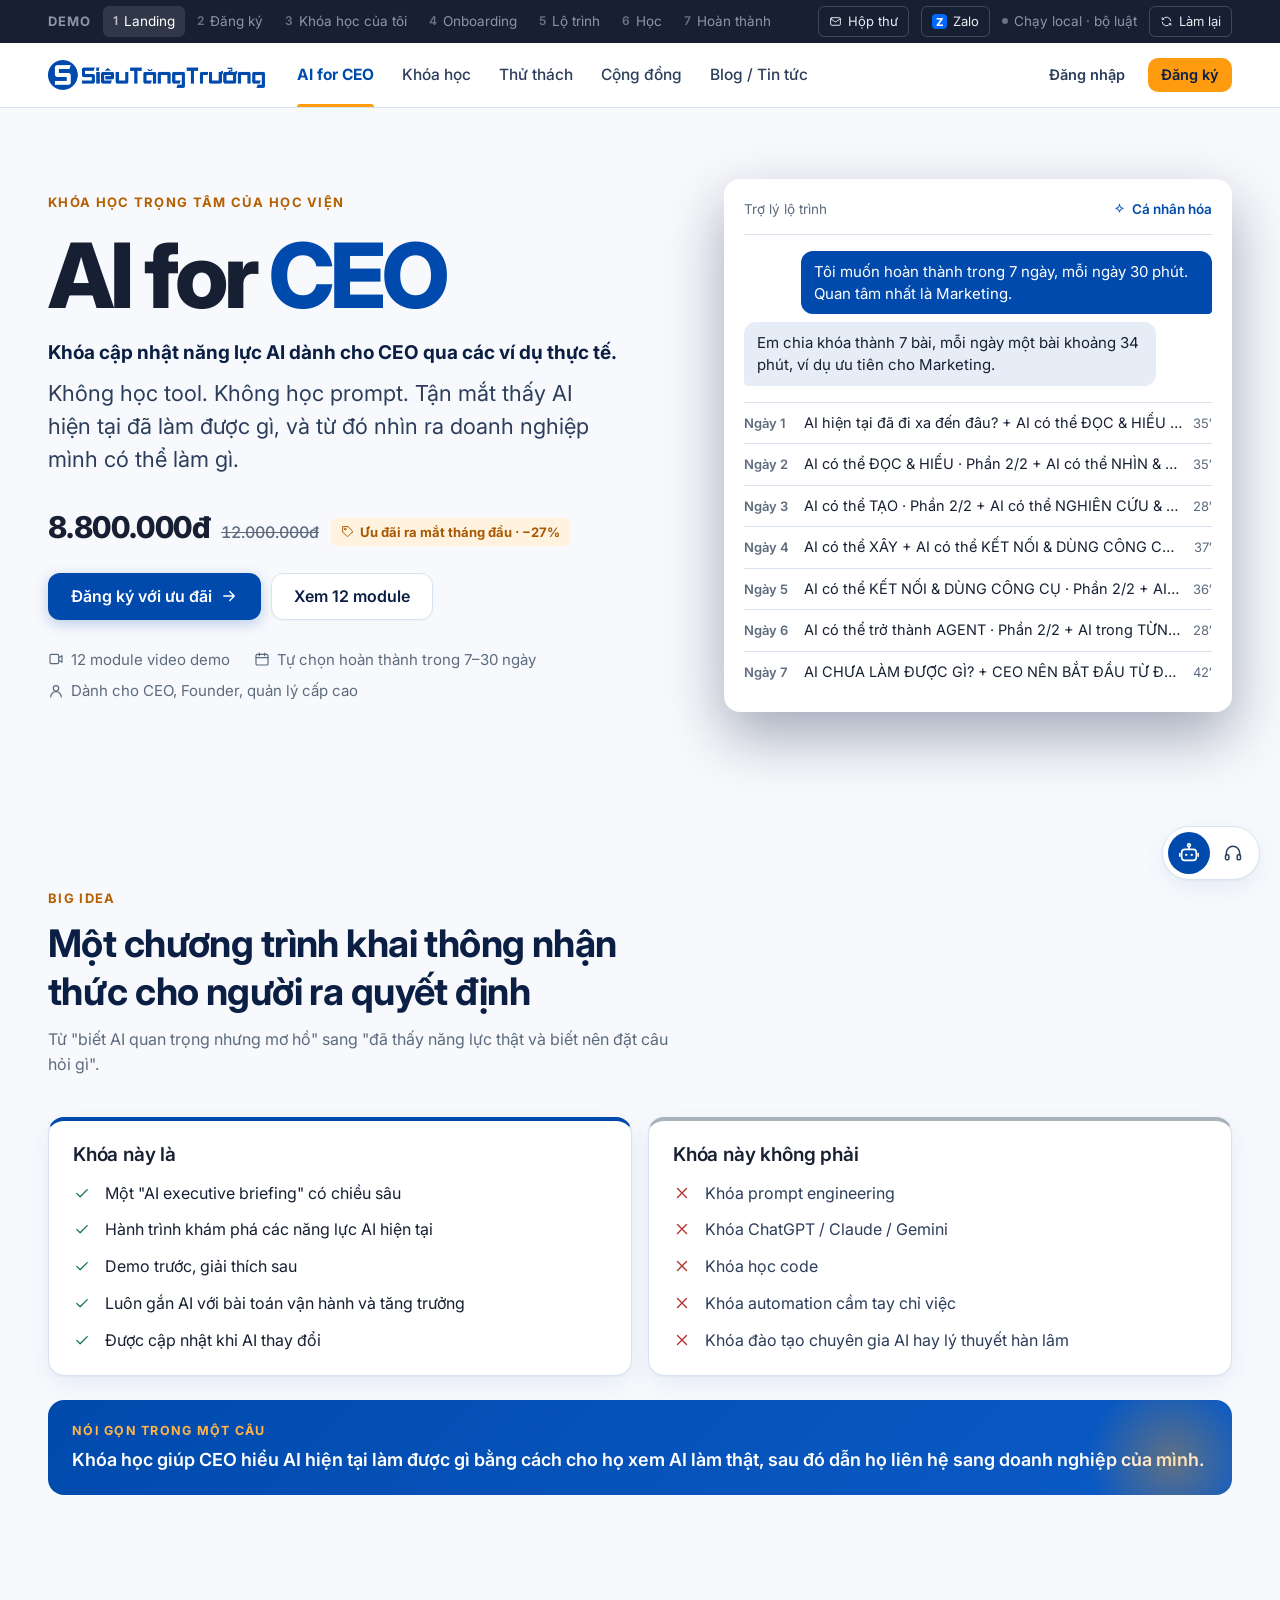
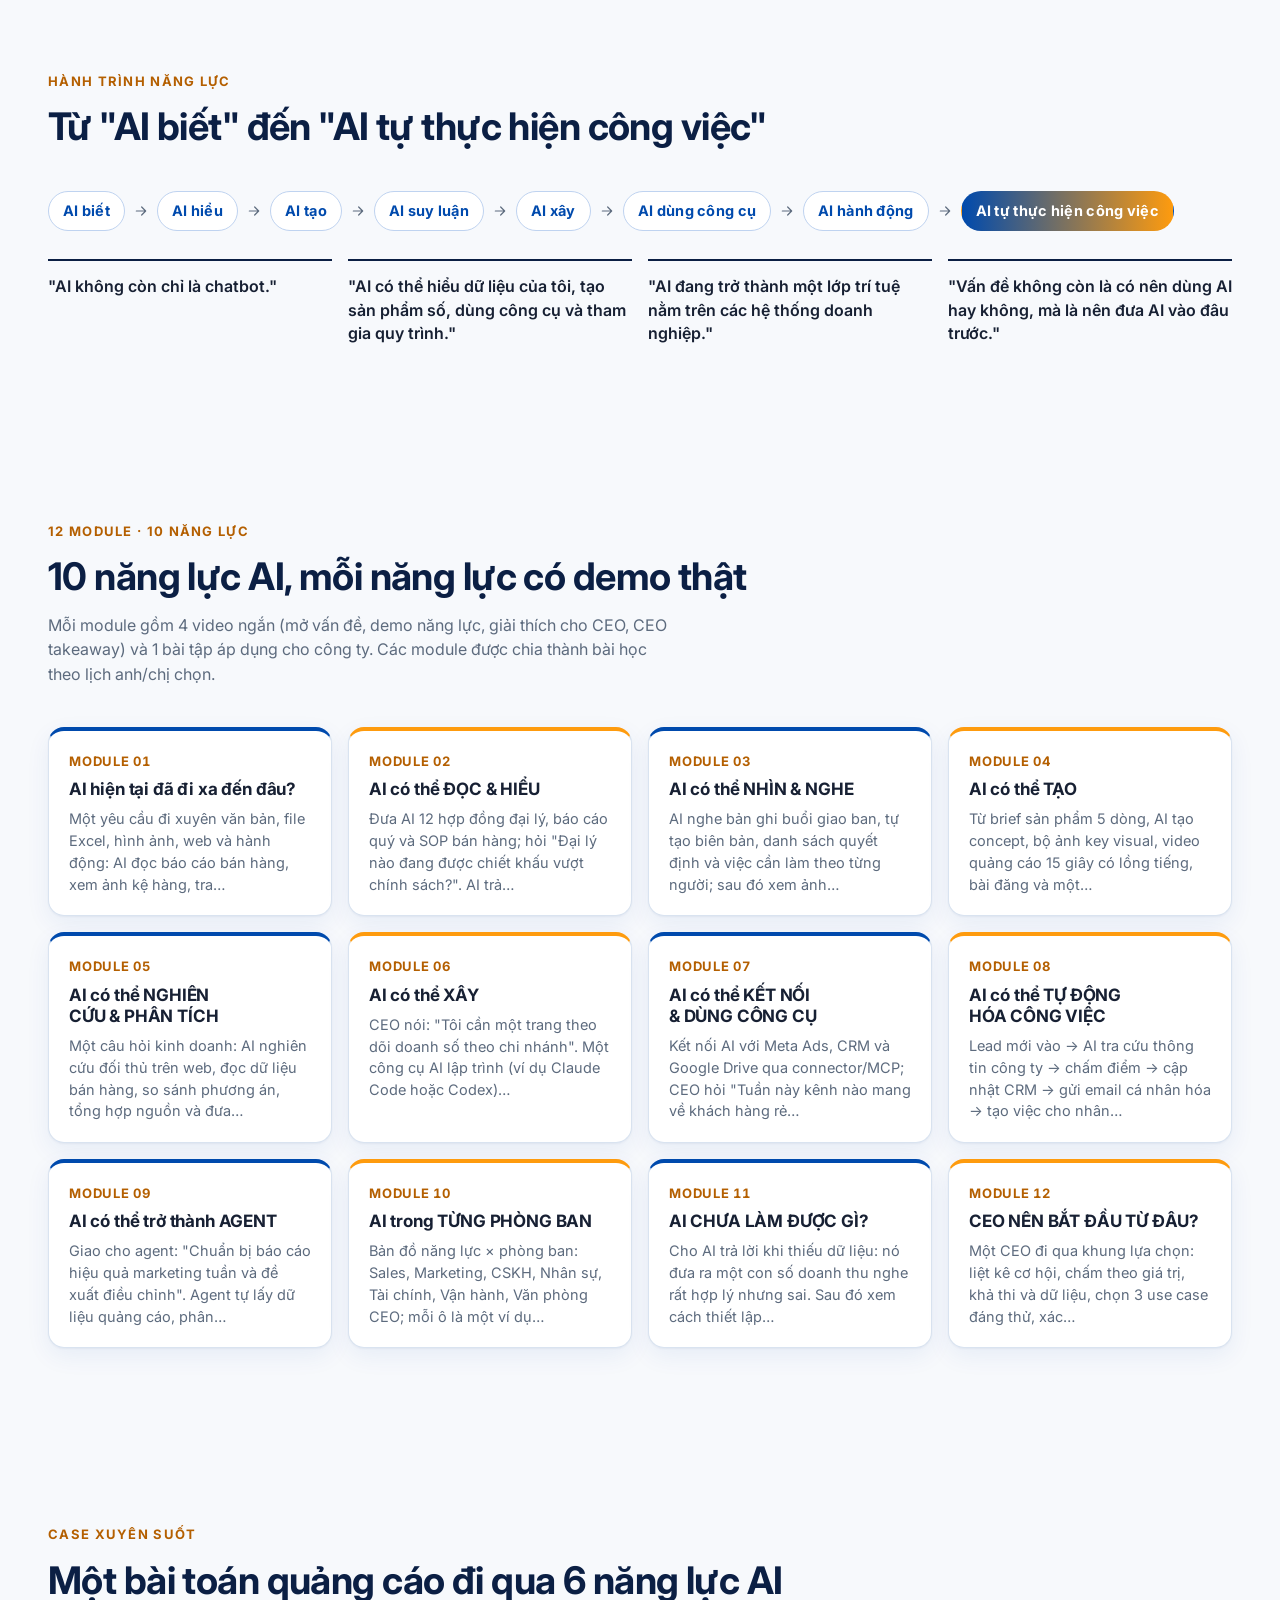
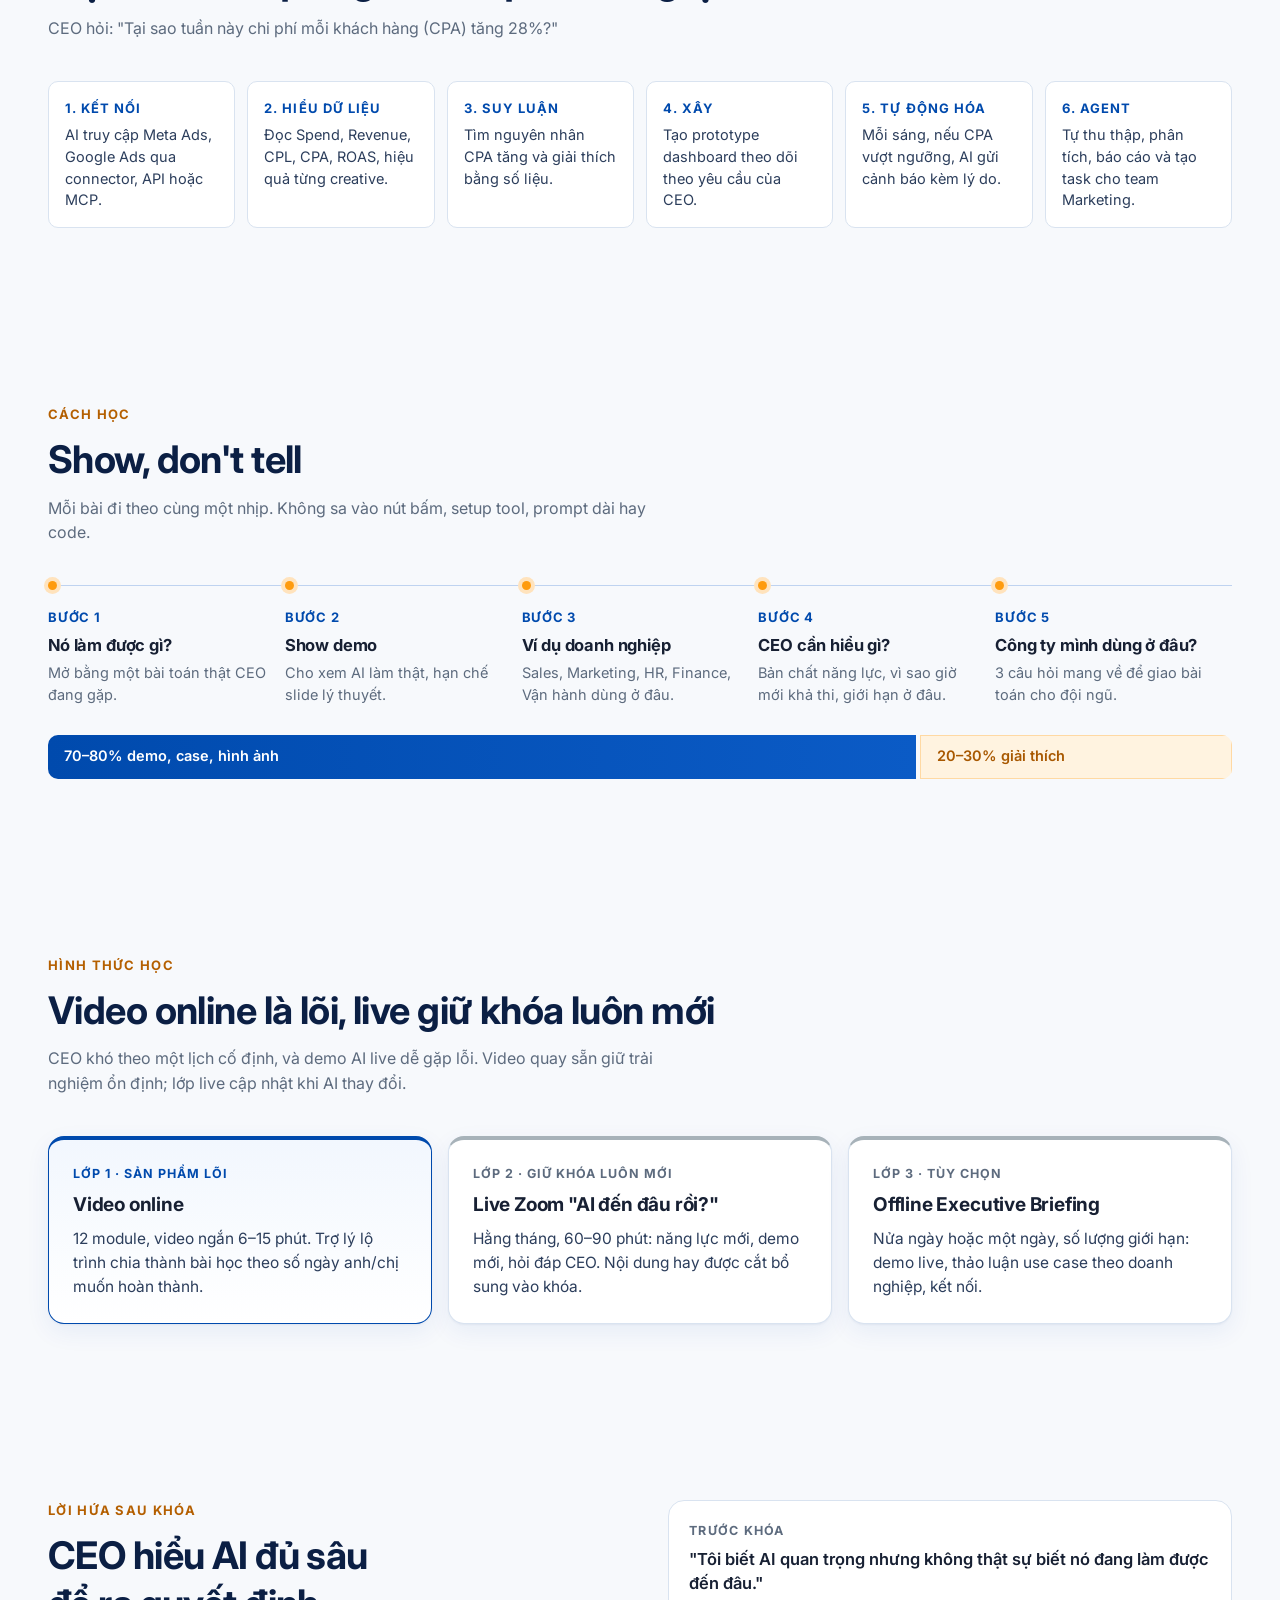
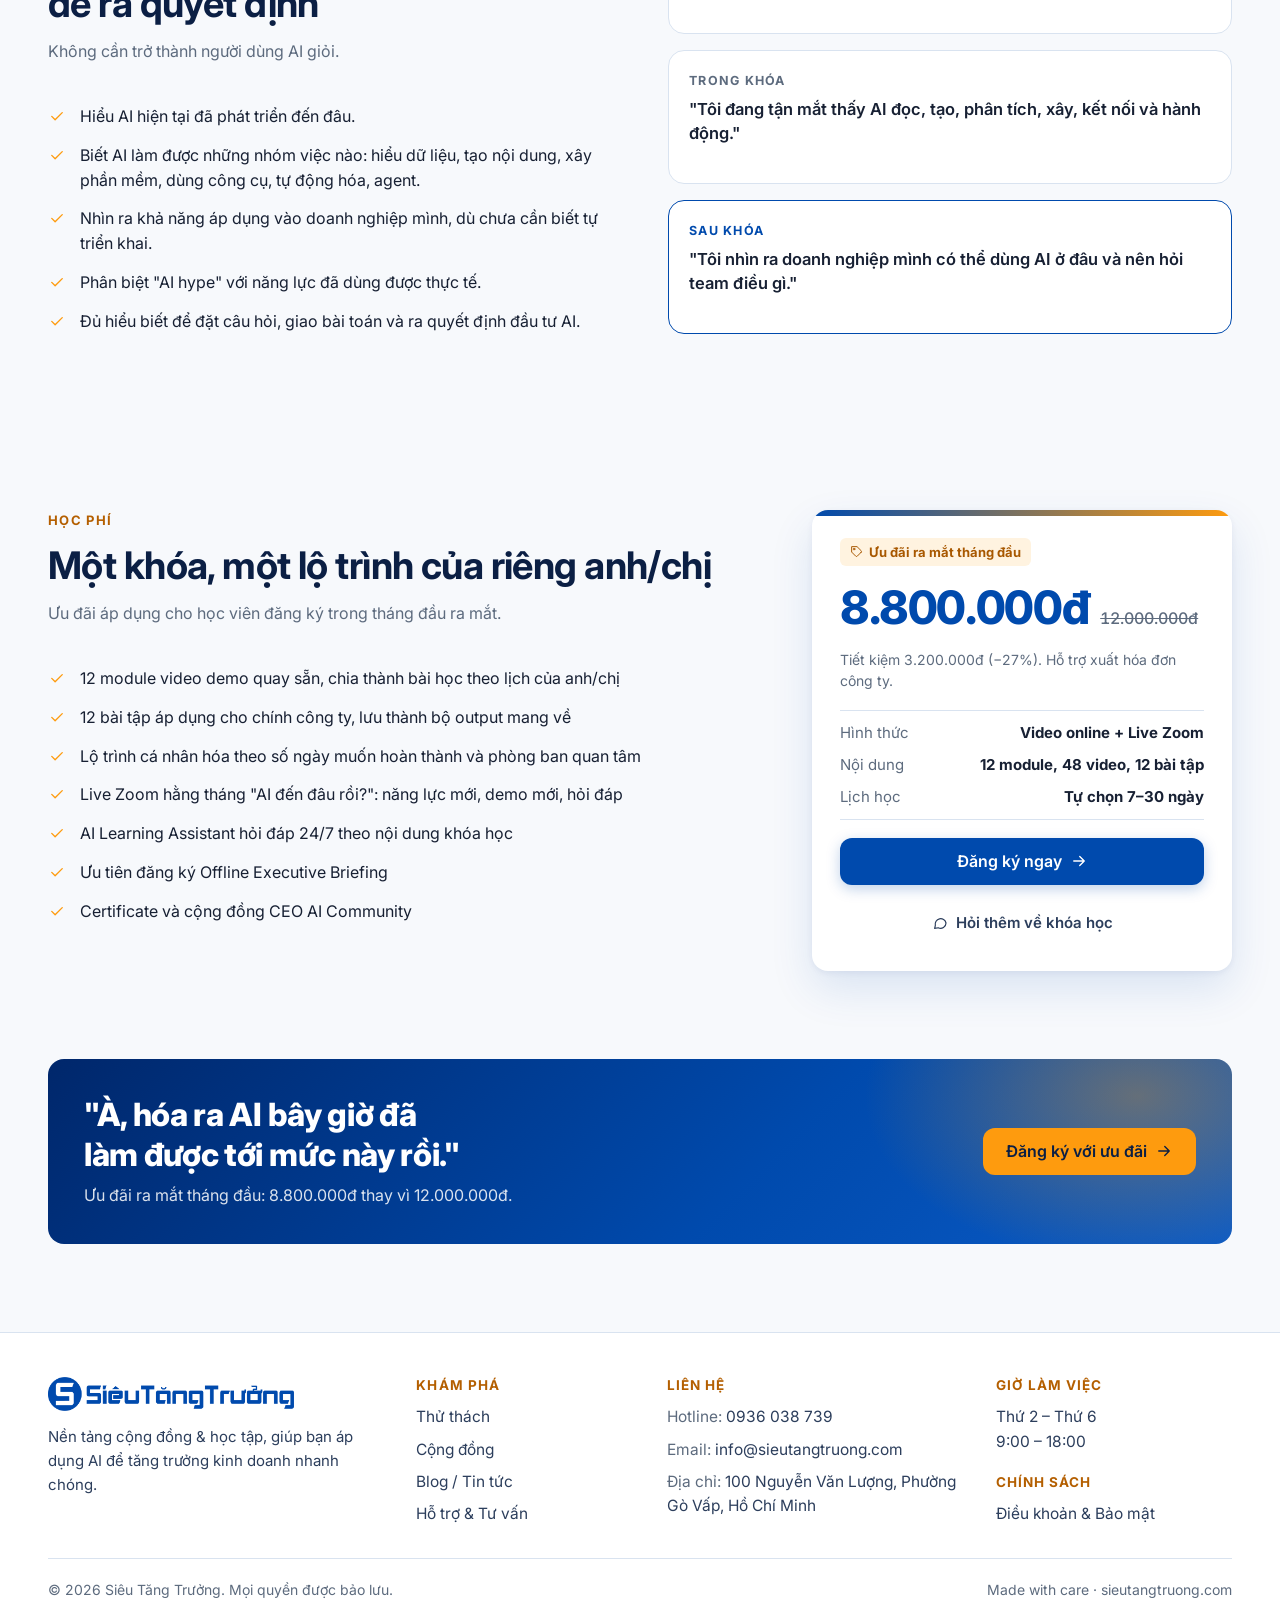
==== commit 8afe76ef: "demo 5.0" ====
--- a/index.html
+++ b/index.html
@@ -6,7 +6,7 @@
 <title>Hành trình AI for CEO</title>
 <link rel="preconnect" href="https://fonts.googleapis.com">
 <link rel="preconnect" href="https://fonts.gstatic.com" crossorigin>
-<link rel="stylesheet" href="https://fonts.googleapis.com/css2?family=Roboto:wght@400..800&display=swap">
+<link rel="stylesheet" href="https://fonts.googleapis.com/css2?family=Inter:wght@400..800&family=Roboto:wght@400..800&display=swap">
 <link rel="stylesheet" href="css/style.css">
 </head>
 <body>
--- a/css/style.css
+++ b/css/style.css
@@ -43,7 +43,7 @@
 html,body{margin:0}
 img{max-width:100%}
 [hidden]{display:none!important}
-body{background:var(--bg);color:var(--ink);font-family:var(--font);font-size:15px;line-height:1.55;-webkit-font-smoothing:antialiased}
+body{background:var(--bg);color:var(--ink);font-family:var(--font);font-size:16px;line-height:1.55;-webkit-font-smoothing:antialiased}
 h1,h2,h3,h4{margin:0;line-height:1.25;text-wrap:balance;letter-spacing:-.01em}
 p{margin:0}
 button,input,select,textarea{font:inherit;color:inherit}
@@ -58,16 +58,16 @@
 @media (prefers-reduced-motion:reduce){*{animation:none!important;transition:none!important}}
 
 /* ---------- thanh demo ---------- */
-.demo{background:var(--demo-bg);color:var(--demo-ink);font-size:12.5px}
+.demo{background:var(--demo-bg);color:var(--demo-ink);font-size:13.5px}
 .demo .wrap{display:flex;align-items:center;gap:12px;padding-block:6px}
-.demo-tag{font-weight:700;letter-spacing:.08em;text-transform:uppercase;font-size:12px;color:var(--demo-muted);white-space:nowrap}
+.demo-tag{font-weight:700;letter-spacing:.08em;text-transform:uppercase;font-size:13px;color:var(--demo-muted);white-space:nowrap}
 .demo-steps{display:flex;gap:2px;overflow-x:auto;flex:1;scrollbar-width:none}
 .demo-steps::-webkit-scrollbar{display:none}
-.demo-steps button{background:transparent;border:0;color:var(--demo-muted);padding:5px 10px;border-radius:6px;white-space:nowrap;font-size:12.5px;display:flex;gap:6px;align-items:center}
-.demo-steps button b{font-weight:600;font-size:11px;opacity:.7}
+.demo-steps button{background:transparent;border:0;color:var(--demo-muted);padding:5px 10px;border-radius:6px;white-space:nowrap;font-size:13.5px;display:flex;gap:6px;align-items:center}
+.demo-steps button b{font-weight:600;font-size:12px;opacity:.7}
 .demo-steps button:hover{color:var(--demo-ink)}
 .demo-steps button.on{color:#fff;background:rgba(255,255,255,.1)}
-.demo-reset{background:none;border:1px solid rgba(255,255,255,.18);color:var(--demo-ink);border-radius:6px;padding:4px 10px;font-size:12px;white-space:nowrap;display:flex;gap:6px;align-items:center}
+.demo-reset{background:none;border:1px solid rgba(255,255,255,.18);color:var(--demo-ink);border-radius:6px;padding:4px 10px;font-size:13px;white-space:nowrap;display:flex;gap:6px;align-items:center}
 .ai-dot{display:inline-flex;align-items:center;gap:6px;white-space:nowrap;color:var(--demo-muted)}
 .ai-dot i{width:6px;height:6px;border-radius:50%;background:#6b7280}
 .ai-dot.on i{background:#4ade80}
@@ -81,18 +81,18 @@
 @media (max-width:900px){.logo-img{height:26px}}
 @media (max-width:420px){.logo-img{height:22px}}
 .nav{display:flex;gap:4px;align-items:center;flex:1}
-.nav button{background:none;border:0;padding:8px 12px;border-radius:8px;color:var(--ink-2);font-weight:500;font-size:14.5px;white-space:nowrap}
+.nav button{background:none;border:0;padding:8px 12px;border-radius:8px;color:var(--ink-2);font-weight:500;font-size:15.5px;white-space:nowrap}
 .nav button:hover{background:var(--bg-2);color:var(--ink)}
 .nav button.on{color:var(--blue);font-weight:600}
 .hdr-r{display:flex;align-items:center;gap:10px;margin-left:auto}
-.hdr .me{display:flex;align-items:center;gap:8px;background:none;border:0;padding:4px;font-weight:600;font-size:14px;color:var(--ink);white-space:nowrap}
-.avatar{width:32px;height:32px;border-radius:50%;background:var(--blue-soft);color:var(--blue);display:grid;place-items:center;font-weight:700;font-size:13px}
+.hdr .me{display:flex;align-items:center;gap:8px;background:none;border:0;padding:4px;font-weight:600;font-size:15px;color:var(--ink);white-space:nowrap}
+.avatar{width:32px;height:32px;border-radius:50%;background:var(--blue-soft);color:var(--blue);display:grid;place-items:center;font-weight:700;font-size:14px}
 @media (max-width:1060px){.nav{display:none}.hdr .me span.n{display:none}}
 
 /* ---------- nút ---------- */
-.btn{display:inline-flex;align-items:center;justify-content:center;gap:8px;border-radius:10px;border:1px solid transparent;padding:10px 16px;font-weight:600;font-size:14px;line-height:1.2;transition:background .15s,border-color .15s,color .15s;white-space:nowrap}
-.btn-lg{padding:13px 22px;font-size:15px;border-radius:12px}
-.btn-sm{padding:7px 12px;font-size:13.5px;border-radius:10px}
+.btn{display:inline-flex;align-items:center;justify-content:center;gap:8px;border-radius:10px;border:1px solid transparent;padding:10px 16px;font-weight:600;font-size:15px;line-height:1.2;transition:background .15s,border-color .15s,color .15s;white-space:nowrap}
+.btn-lg{padding:13px 22px;font-size:16px;border-radius:12px}
+.btn-sm{padding:7px 12px;font-size:14.5px;border-radius:10px}
 .btn-primary{background:var(--blue);color:var(--on-blue)}
 .btn-primary:hover{background:var(--blue-hover)}
 .btn-line{background:var(--surface);border-color:var(--line);color:var(--ink);box-shadow:0 1px 2px rgba(23,32,51,.04)}
@@ -104,15 +104,15 @@
 .btn-block{width:100%}
 
 /* ---------- chữ ---------- */
-.eyebrow{font-size:12px;font-weight:700;letter-spacing:.1em;text-transform:uppercase;color:var(--blue)}
-.h2{font-size:clamp(24px,2.6vw,28px);font-weight:700;letter-spacing:-.015em}
-.sec-head .h2{font-size:clamp(28px,3.4vw,36px)}
-.h3{font-size:18px;font-weight:600}
-.sub{color:var(--muted);font-size:15px;max-width:62ch}
+.eyebrow{font-size:13px;font-weight:700;letter-spacing:.1em;text-transform:uppercase;color:var(--blue)}
+.h2{font-size:clamp(26px,2.6vw,30px);font-weight:700;letter-spacing:-.015em}
+.sec-head .h2{font-size:clamp(30px,3.4vw,38px)}
+.h3{font-size:19px;font-weight:600}
+.sub{color:var(--muted);font-size:16px;max-width:62ch}
 .sec{padding-block:88px}
 .band{background:var(--bg-2);border-block:1px solid var(--line)}
 .sec-head{display:grid;gap:12px;margin-bottom:40px;max-width:760px}
-.promo{display:inline-flex;align-items:center;gap:6px;font-size:12px;font-weight:700;color:var(--orange-ink);background:var(--orange-soft);padding:4px 10px;border-radius:6px}
+.promo{display:inline-flex;align-items:center;gap:6px;font-size:13px;font-weight:700;color:var(--orange-ink);background:var(--orange-soft);padding:4px 10px;border-radius:6px}
 
 /* ---------- card & lưới ---------- */
 .card{background:var(--surface);border:1px solid var(--line);border-radius:var(--r);box-shadow:var(--shadow)}
@@ -126,26 +126,26 @@
 
 /* ---------- landing: hero ---------- */
 .hero{display:grid;grid-template-columns:1.1fr .9fr;gap:56px;align-items:center;padding-block:72px 88px}
-.hero h1{font-size:clamp(46px,7.4vw,88px);font-weight:800;letter-spacing:-.045em;line-height:.98;margin-top:18px}
+.hero h1{font-size:clamp(48px,7.4vw,90px);font-weight:800;letter-spacing:-.045em;line-height:.98;margin-top:18px}
 .hero h1 span{color:var(--blue)}
-.hero-kicker{font-size:18px;font-weight:700;margin-top:18px;color:var(--ink)}
-.hero-lead{font-size:clamp(17px,1.8vw,20px);color:var(--ink-2);margin-top:10px;max-width:40ch;line-height:1.5}
+.hero-kicker{font-size:19px;font-weight:700;margin-top:18px;color:var(--ink)}
+.hero-lead{font-size:clamp(19px,1.8vw,22px);color:var(--ink-2);margin-top:10px;max-width:40ch;line-height:1.5}
 .hero-price{display:flex;align-items:baseline;gap:12px;flex-wrap:wrap;margin-top:28px}
 .hero-cta{display:flex;flex-wrap:wrap;gap:10px;margin-top:22px}
-.hero-facts{list-style:none;padding:0;margin:28px 0 0;display:flex;flex-wrap:wrap;gap:8px 24px;color:var(--muted);font-size:14px}
+.hero-facts{list-style:none;padding:0;margin:28px 0 0;display:flex;flex-wrap:wrap;gap:8px 24px;color:var(--muted);font-size:15px}
 .hero-facts li{display:flex;gap:7px;align-items:center}
 .hero-card{box-shadow:var(--shadow);padding:20px}
-.hc-top{display:flex;justify-content:space-between;align-items:center;font-size:12.5px;color:var(--muted);padding-bottom:14px;border-bottom:1px solid var(--line)}
+.hc-top{display:flex;justify-content:space-between;align-items:center;font-size:13.5px;color:var(--muted);padding-bottom:14px;border-bottom:1px solid var(--line)}
 .hc-chat{display:grid;gap:8px;padding-block:16px}
-.bub{padding:10px 13px;border-radius:12px;font-size:14px;max-width:88%;line-height:1.45;justify-self:start;min-width:0;overflow-wrap:anywhere}
+.bub{padding:10px 13px;border-radius:12px;font-size:15px;max-width:88%;line-height:1.45;justify-self:start;min-width:0;overflow-wrap:anywhere}
 .bub.me{background:var(--blue);color:var(--on-blue);justify-self:end;border-bottom-right-radius:4px}
 .bub.bot{background:var(--bg-2);border-bottom-left-radius:4px}
 .hc-plan{list-style:none;padding:0;margin:0;border-top:1px solid var(--line)}
-.hc-plan li{display:grid;grid-template-columns:50px 1fr auto;gap:10px;padding:9px 0;border-bottom:1px solid var(--line);font-size:13.5px;align-items:center}
+.hc-plan li{display:grid;grid-template-columns:50px 1fr auto;gap:10px;padding:9px 0;border-bottom:1px solid var(--line);font-size:14.5px;align-items:center}
 .hc-plan li:last-child{border-bottom:0}
 .hc-plan li span:nth-child(2){overflow:hidden;text-overflow:ellipsis;white-space:nowrap;min-width:0}
-.hc-plan .d{color:var(--muted);font-size:12px;font-weight:600}
-.hc-plan .m{color:var(--muted);font-size:12px}
+.hc-plan .d{color:var(--muted);font-size:13px;font-weight:600}
+.hc-plan .m{color:var(--muted);font-size:13px}
 @media (max-width:920px){.hero{grid-template-columns:1fr;gap:40px;padding-block:48px 64px}}
 
 /* ---------- landing: các khối nội dung ---------- */
@@ -155,59 +155,59 @@
 .isnot .yes .ic{color:var(--ok);margin-top:3px}
 .isnot .no .ic{color:var(--bad);margin-top:3px}
 .isnot .no li{color:var(--ink-2)}
-.oneliner{margin-top:24px;padding:22px 24px;border-radius:var(--r);background:var(--blue-soft);font-size:17px;font-weight:600;line-height:1.5}
-.oneliner span{display:block;font-size:11.5px;font-weight:700;letter-spacing:.1em;text-transform:uppercase;color:var(--blue);margin-bottom:6px}
+.oneliner{margin-top:24px;padding:22px 24px;border-radius:var(--r);background:var(--blue-soft);font-size:18px;font-weight:600;line-height:1.5}
+.oneliner span{display:block;font-size:12.5px;font-weight:700;letter-spacing:.1em;text-transform:uppercase;color:var(--blue);margin-bottom:6px}
 .chain{display:flex;flex-wrap:wrap;gap:8px;align-items:center}
-.chain span{font-size:13.5px;font-weight:700;letter-spacing:.02em;padding:8px 14px;border-radius:99px;border:1px solid var(--line-2);background:var(--surface);white-space:nowrap}
+.chain span{font-size:14.5px;font-weight:700;letter-spacing:.02em;padding:8px 14px;border-radius:99px;border:1px solid var(--line-2);background:var(--surface);white-space:nowrap}
 .chain span:last-child{background:var(--blue);color:var(--on-blue);border-color:var(--blue)}
 .chain .ic{color:var(--muted)}
 .aha{list-style:none;padding:0;margin:28px 0 0;display:grid;grid-template-columns:repeat(4,minmax(0,1fr));gap:16px}
-.aha li{font-size:15px;font-weight:600;line-height:1.45;padding-top:14px;border-top:2px solid var(--ink)}
+.aha li{font-size:16px;font-weight:600;line-height:1.45;padding-top:14px;border-top:2px solid var(--ink)}
 @media (max-width:900px){.aha{grid-template-columns:repeat(2,minmax(0,1fr))}}
 @media (max-width:520px){.aha{grid-template-columns:1fr}}
 .mod{display:grid;gap:8px;align-content:start;padding:20px}
-.mod .no{font-size:12px;font-weight:700;color:var(--muted);letter-spacing:.06em;font-variant-numeric:tabular-nums}
-.mod h3{font-size:16px;font-weight:700}
-.mod p{font-size:13.5px;color:var(--muted);line-height:1.5}
+.mod .no{font-size:13px;font-weight:700;color:var(--muted);letter-spacing:.06em;font-variant-numeric:tabular-nums}
+.mod h3{font-size:17px;font-weight:700}
+.mod p{font-size:14.5px;color:var(--muted);line-height:1.5}
 .adsflow{display:grid;grid-template-columns:repeat(6,minmax(0,1fr));gap:12px}
 .adsflow div{padding:16px;border-radius:10px;background:var(--surface);border:1px solid var(--line);display:grid;gap:6px;align-content:start}
-.adsflow b{font-size:12px;letter-spacing:.08em;text-transform:uppercase;color:var(--blue)}
-.adsflow p{font-size:13.5px;color:var(--ink-2);line-height:1.5}
+.adsflow b{font-size:13px;letter-spacing:.08em;text-transform:uppercase;color:var(--blue)}
+.adsflow p{font-size:14.5px;color:var(--ink-2);line-height:1.5}
 @media (max-width:980px){.adsflow{grid-template-columns:repeat(3,minmax(0,1fr))}}
 @media (max-width:560px){.adsflow{grid-template-columns:1fr}}
 .formula{display:grid;grid-template-columns:repeat(5,minmax(0,1fr));border-top:1px solid var(--line-2)}
 .formula li{list-style:none;padding:18px 18px 0 0;position:relative}
 .formula li::before{content:"";position:absolute;top:-5px;left:0;width:9px;height:9px;border-radius:50%;background:var(--blue)}
-.formula .n{font-size:12px;font-weight:700;color:var(--muted);letter-spacing:.06em}
-.formula h3{font-size:15.5px;margin:6px 0 6px}
-.formula p{font-size:13.5px;color:var(--muted)}
+.formula .n{font-size:13px;font-weight:700;color:var(--muted);letter-spacing:.06em}
+.formula h3{font-size:16.5px;margin:6px 0 6px}
+.formula p{font-size:14.5px;color:var(--muted)}
 ol.formula{margin:0;padding:0}
 @media (max-width:980px){.formula{grid-template-columns:1fr;border-top:0;border-left:1px solid var(--line-2);gap:4px}.formula li{padding:0 0 18px 22px}.formula li::before{top:6px;left:-5px}}
-.ratio{display:flex;gap:4px;margin-top:28px;height:44px;border-radius:10px;overflow:hidden;font-size:13.5px;font-weight:600}
+.ratio{display:flex;gap:4px;margin-top:28px;height:44px;border-radius:10px;overflow:hidden;font-size:14.5px;font-weight:600}
 .ratio div{display:flex;align-items:center;padding-inline:16px;white-space:nowrap;overflow:hidden}
 .ratio .a{flex:75;background:var(--blue);color:var(--on-blue)}
 .ratio .b{flex:25;background:var(--bg-2);color:var(--ink-2);border:1px solid var(--line)}
 .layer{padding:24px;display:grid;gap:10px;align-content:start}
-.layer .tag{font-size:11.5px;font-weight:700;letter-spacing:.08em;text-transform:uppercase;color:var(--muted)}
+.layer .tag{font-size:12.5px;font-weight:700;letter-spacing:.08em;text-transform:uppercase;color:var(--muted)}
 .layer.core{border-color:var(--blue)}
 .layer.core .tag{color:var(--blue)}
-.layer h3{font-size:18px}
-.layer p{font-size:14.5px;color:var(--ink-2)}
+.layer h3{font-size:19px}
+.layer p{font-size:15.5px;color:var(--ink-2)}
 .promise{list-style:none;padding:0;margin:0;display:grid;gap:14px}
 .promise li{display:grid;grid-template-columns:22px 1fr;gap:10px}
 .promise .ic{color:var(--blue);margin-top:3px}
 .ba{display:grid;gap:16px}
 .ba div{padding:20px;border-radius:var(--r);border:1px solid var(--line);background:var(--surface);display:grid;gap:8px;align-content:start}
-.ba b{font-size:11.5px;letter-spacing:.1em;text-transform:uppercase;color:var(--muted)}
+.ba b{font-size:12.5px;letter-spacing:.1em;text-transform:uppercase;color:var(--muted)}
 .ba div:last-child{border-color:var(--blue)}
 .ba div:last-child b{color:var(--blue)}
-.ba p{font-size:15.5px;font-weight:600;line-height:1.45}
+.ba p{font-size:16.5px;font-weight:600;line-height:1.45}
 .price-wrap{display:grid;grid-template-columns:1fr 420px;gap:40px;align-items:start}
 .price-box{padding:28px;box-shadow:var(--shadow);display:grid;gap:18px}
-.price-now{font-size:44px;font-weight:800;letter-spacing:-.03em;line-height:1}
+.price-now{font-size:46px;font-weight:800;letter-spacing:-.03em;line-height:1}
 .price-row{display:flex;align-items:baseline;gap:12px;flex-wrap:wrap}
 .cta-band{display:flex;justify-content:space-between;align-items:center;gap:24px;flex-wrap:wrap;padding:36px;border-radius:16px;background:var(--blue);color:var(--on-blue)}
-.cta-band h2{font-size:clamp(22px,2.6vw,30px);font-weight:800;max-width:30ch}
+.cta-band h2{font-size:clamp(24px,2.6vw,32px);font-weight:800;max-width:30ch}
 .cta-band p{opacity:.85;margin-top:8px}
 .cta-band .btn{background:var(--on-blue);color:var(--blue)}
 @media (max-width:900px){.price-wrap{grid-template-columns:1fr}}
@@ -215,7 +215,7 @@
 /* ---------- khung trang ---------- */
 .page{padding-block:36px 64px}
 .page-head{display:grid;gap:10px;margin-bottom:28px}
-.crumbs{display:flex;gap:6px;align-items:center;font-size:13px;color:var(--muted);margin-bottom:18px;flex-wrap:wrap}
+.crumbs{display:flex;gap:6px;align-items:center;font-size:14px;color:var(--muted);margin-bottom:18px;flex-wrap:wrap}
 .crumbs button{background:none;border:0;padding:0;color:var(--muted);font-weight:500}
 .crumbs button:hover{color:var(--blue)}
 .two{display:grid;grid-template-columns:minmax(0,1fr) 360px;gap:24px;align-items:start}
@@ -225,60 +225,60 @@
 /* ---------- form ---------- */
 .form{padding:28px;display:grid;gap:26px}
 fieldset{border:0;padding:0;margin:0;display:grid;gap:10px}
-legend{font-weight:600;margin-bottom:10px;font-size:15px;padding:0}
+legend{font-weight:600;margin-bottom:10px;font-size:16px;padding:0}
 .opt-grid{display:grid;grid-template-columns:repeat(auto-fill,minmax(200px,1fr));gap:8px}
-.opt{display:flex;gap:10px;align-items:center;border:1px solid var(--line-2);border-radius:10px;padding:11px 13px;cursor:pointer;background:var(--surface);font-size:14.5px;transition:border-color .15s,background .15s}
+.opt{display:flex;gap:10px;align-items:center;border:1px solid var(--line-2);border-radius:10px;padding:11px 13px;cursor:pointer;background:var(--surface);font-size:15.5px;transition:border-color .15s,background .15s}
 .opt:hover{border-color:var(--blue)}
 .opt input{accent-color:var(--blue);width:16px;height:16px;margin:0;flex:none}
 .opt:has(input:checked){border-color:var(--blue);background:var(--blue-soft)}
 .field{display:grid;gap:6px}
-.field label{font-weight:600;font-size:13.5px}
-.inp{width:100%;border:1px solid var(--line-2);border-radius:10px;padding:10px 12px;background:var(--surface);font-size:14.5px}
+.field label{font-weight:600;font-size:14.5px}
+.inp{width:100%;border:1px solid var(--line-2);border-radius:10px;padding:10px 12px;background:var(--surface);font-size:15.5px}
 .inp:focus{outline:2px solid var(--blue);outline-offset:-1px;border-color:transparent}
 textarea.inp{resize:vertical;min-height:80px;line-height:1.55}
 input[type=file].inp{padding:8px}
 .row2{display:grid;grid-template-columns:1fr 1fr;gap:14px}
 @media (max-width:560px){.row2{grid-template-columns:1fr}}
 .form-foot{display:flex;justify-content:space-between;align-items:center;gap:12px;flex-wrap:wrap}
-.hint{font-size:13px;color:var(--muted)}
-.sample-tag{display:inline-flex;gap:6px;align-items:center;font-size:12px;font-weight:600;color:var(--muted);border:1px dashed var(--line-2);padding:3px 10px;border-radius:6px}
+.hint{font-size:14px;color:var(--muted)}
+.sample-tag{display:inline-flex;gap:6px;align-items:center;font-size:13px;font-weight:600;color:var(--muted);border:1px dashed var(--line-2);padding:3px 10px;border-radius:6px}
 .demo-box{border:1px dashed var(--line-2);border-radius:10px;padding:14px 16px;display:grid;gap:10px}
-.demo-box .t{font-size:11px;font-weight:700;letter-spacing:.08em;text-transform:uppercase;color:var(--muted)}
+.demo-box .t{font-size:12px;font-weight:700;letter-spacing:.08em;text-transform:uppercase;color:var(--muted)}
 .seg{display:inline-flex;border:1px solid var(--line-2);border-radius:10px;overflow:hidden;flex-wrap:wrap;justify-self:start}
-.seg button{background:var(--surface);border:0;padding:8px 14px;font-size:13.5px;font-weight:500;color:var(--ink-2)}
+.seg button{background:var(--surface);border:0;padding:8px 14px;font-size:14.5px;font-weight:500;color:var(--ink-2)}
 .seg button+button{border-left:1px solid var(--line-2)}
 .seg button.on{background:var(--ink);color:var(--bg)}
 
 /* ---------- lỗi & phản hồi hệ thống ---------- */
-.err{display:flex;gap:8px;align-items:flex-start;color:var(--bad);font-size:13.5px;font-weight:500;background:var(--bad-soft);padding:10px 12px;border-radius:8px}
+.err{display:flex;gap:8px;align-items:flex-start;color:var(--bad);font-size:14.5px;font-weight:500;background:var(--bad-soft);padding:10px 12px;border-radius:8px}
 .inp[aria-invalid="true"]{border-color:var(--bad);box-shadow:0 0 0 3px var(--bad-soft)}
-#toast{position:fixed;left:50%;bottom:calc(24px + env(safe-area-inset-bottom,0px));transform:translate(-50%,16px);z-index:60;display:flex;gap:10px;align-items:center;background:var(--ink);color:var(--bg);padding:12px 18px;border-radius:12px;font-size:14.5px;font-weight:500;box-shadow:var(--shadow);opacity:0;pointer-events:none;transition:opacity .2s,transform .2s;max-width:calc(100vw - 40px)}
+#toast{position:fixed;left:50%;bottom:calc(24px + env(safe-area-inset-bottom,0px));transform:translate(-50%,16px);z-index:60;display:flex;gap:10px;align-items:center;background:var(--ink);color:var(--bg);padding:12px 18px;border-radius:12px;font-size:15.5px;font-weight:500;box-shadow:var(--shadow);opacity:0;pointer-events:none;transition:opacity .2s,transform .2s;max-width:calc(100vw - 40px)}
 #toast.show{opacity:1;transform:translate(-50%,0)}
 #toast .ic{color:#4ade80}
 #toast.bad .ic{color:#FF8074}
 
 /* ---------- stepper thanh toán ---------- */
-.stepper{display:flex;gap:24px;flex-wrap:wrap;margin-bottom:24px;font-size:13.5px}
+.stepper{display:flex;gap:24px;flex-wrap:wrap;margin-bottom:24px;font-size:14.5px}
 .stepper span{display:flex;gap:8px;align-items:center;font-weight:600;color:var(--muted)}
-.stepper span i{font-style:normal;width:22px;height:22px;border-radius:50%;display:grid;place-items:center;font-size:11.5px;border:1px solid var(--line-2)}
+.stepper span i{font-style:normal;width:22px;height:22px;border-radius:50%;display:grid;place-items:center;font-size:12.5px;border:1px solid var(--line-2)}
 .stepper span.on{color:var(--ink)}
 .stepper span.on i{background:var(--blue);color:var(--on-blue);border-color:var(--blue)}
 .stepper span.ok i{background:var(--ok-soft);color:var(--ok);border-color:transparent}
 
 /* ---------- tóm tắt, trạng thái ---------- */
-.sum-row{display:flex;justify-content:space-between;gap:12px;padding:11px 0;border-bottom:1px solid var(--line);font-size:14.5px}
+.sum-row{display:flex;justify-content:space-between;gap:12px;padding:11px 0;border-bottom:1px solid var(--line);font-size:15.5px}
 .sum-row:last-child{border-bottom:0}
 .sum-row .k{color:var(--muted)}
 .sum-row .v{font-weight:600;text-align:right}
 .sum-row.disc .v{color:var(--orange-ink)}
-.total{font-size:26px;font-weight:800;letter-spacing:-.02em}
+.total{font-size:28px;font-weight:800;letter-spacing:-.02em}
 .status{display:grid;justify-items:center;text-align:center;gap:14px;padding:48px 24px}
 .status .big{width:60px;height:60px;border-radius:50%;display:grid;place-items:center}
 .status .big.ok{background:var(--ok-soft);color:var(--ok)}
 .status .big.bad{background:var(--bad-soft);color:var(--bad)}
 .spin{width:40px;height:40px;border-radius:50%;border:3px solid var(--line);border-top-color:var(--blue);animation:sp .9s linear infinite}
 @keyframes sp{to{transform:rotate(360deg)}}
-.callout{border-radius:10px;padding:14px 16px;display:grid;gap:8px;font-size:14.5px}
+.callout{border-radius:10px;padding:14px 16px;display:grid;gap:8px;font-size:15.5px}
 .callout.warn{background:var(--warn-soft)}
 .callout.warn b{color:var(--warn)}
 .callout.info{background:var(--blue-soft)}
@@ -288,16 +288,16 @@
 .chat{display:flex;flex-direction:column;height:min(640px,72vh);overflow:hidden}
 .chat-h{display:flex;align-items:center;gap:12px;padding:14px 18px;border-bottom:1px solid var(--line)}
 .bot-av{width:36px;height:36px;border-radius:50%;background:var(--blue-soft);color:var(--blue);display:grid;place-items:center;flex:none}
-.chat-h b{display:block;font-size:15px}
-.chat-h span{font-size:12.5px;color:var(--muted)}
-.step-count{margin-left:auto;display:inline-flex;gap:6px;align-items:center;font-size:13px;font-weight:600;color:var(--blue);background:var(--blue-soft);padding:5px 12px;border-radius:99px;white-space:nowrap}
+.chat-h b{display:block;font-size:16px}
+.chat-h span{font-size:13.5px;color:var(--muted)}
+.step-count{margin-left:auto;display:inline-flex;gap:6px;align-items:center;font-size:14px;font-weight:600;color:var(--blue);background:var(--blue-soft);padding:5px 12px;border-radius:99px;white-space:nowrap}
 .chat-log{flex:1;overflow-y:auto;padding:18px;display:flex;flex-direction:column;gap:10px}
-.msg{padding:10px 14px;border-radius:12px;max-width:84%;font-size:14.5px;line-height:1.55;overflow-wrap:anywhere}
+.msg{padding:10px 14px;border-radius:12px;max-width:84%;font-size:15.5px;line-height:1.55;overflow-wrap:anywhere}
 .msg.bot{background:var(--bg-2);border-bottom-left-radius:4px}
 .msg.user{background:var(--blue);color:var(--on-blue);margin-left:auto;border-bottom-right-radius:4px}
 .msg.typing{color:var(--muted);font-style:italic}
 .chips{display:flex;flex-wrap:wrap;gap:8px;padding:0 18px 12px}
-.chip{border:1px solid var(--line-2);color:var(--ink);background:var(--surface);border-radius:99px;padding:9px 15px;min-height:38px;font-size:14px;font-weight:500;line-height:1.2}
+.chip{border:1px solid var(--line-2);color:var(--ink);background:var(--surface);border-radius:99px;padding:9px 15px;min-height:38px;font-size:15px;font-weight:500;line-height:1.2}
 .chip:hover{border-color:var(--blue);color:var(--blue)}
 .chip.on{background:var(--blue-soft);border-color:var(--blue);color:var(--blue)}
 .chip.cta{background:var(--blue);border-color:var(--blue);color:var(--on-blue);font-weight:600}
@@ -306,33 +306,33 @@
 .send{width:42px;height:42px;border-radius:10px;border:0;background:var(--blue);color:var(--on-blue);display:grid;place-items:center;flex:none}
 
 /* ---------- hồ sơ học viên ---------- */
-.prof h3{font-size:15.5px}
-.prof-row{display:grid;grid-template-columns:minmax(120px,44%) 1fr;gap:12px;padding:11px 0;border-bottom:1px solid var(--line);font-size:14px;align-items:start}
+.prof h3{font-size:16.5px}
+.prof-row{display:grid;grid-template-columns:minmax(120px,44%) 1fr;gap:12px;padding:11px 0;border-bottom:1px solid var(--line);font-size:15px;align-items:start}
 .prof-row:last-child{border-bottom:0}
 .prof-row .k{color:var(--muted)}
 .prof-row .v{font-weight:600}
-.prof-row .v small{display:block;font-weight:500;font-size:11.5px;color:var(--ok);margin-top:2px}
+.prof-row .v small{display:block;font-weight:500;font-size:12.5px;color:var(--ok);margin-top:2px}
 .prof-row .v.empty{color:var(--muted);font-weight:400}
 .bar{height:6px;border-radius:99px;background:var(--bg-2);overflow:hidden}
 .bar i{display:block;height:100%;background:var(--blue);border-radius:99px;transition:width .3s}
 .phases{display:flex;gap:6px;flex-wrap:wrap;margin-top:6px}
-.phases span{font-size:13px;font-weight:500;padding:5px 12px;border-radius:99px;border:1px solid var(--line);color:var(--ink-2)}
+.phases span{font-size:14px;font-weight:500;padding:5px 12px;border-radius:99px;border:1px solid var(--line);color:var(--ink-2)}
 .phases span b{color:var(--blue);margin-right:5px}
 
 /* ---------- lộ trình ---------- */
 .stats{display:grid;grid-template-columns:repeat(4,minmax(0,1fr));border:1px solid var(--line);border-radius:10px}
 .stats div{padding:14px 16px;border-left:1px solid var(--line)}
 .stats div:first-child{border-left:0}
-.stats b{display:block;font-size:20px;font-weight:800;letter-spacing:-.01em}
-.stats span{font-size:12.5px;color:var(--muted)}
+.stats b{display:block;font-size:22px;font-weight:800;letter-spacing:-.01em}
+.stats span{font-size:13.5px;color:var(--muted)}
 @media (max-width:640px){.stats{grid-template-columns:repeat(2,minmax(0,1fr))}.stats div:nth-child(3){border-left:0}.stats div:nth-child(n+3){border-top:1px solid var(--line)}}
-.src{display:inline-flex;gap:6px;align-items:center;font-size:12.5px;font-weight:600;color:var(--blue)}
+.src{display:inline-flex;gap:6px;align-items:center;font-size:13.5px;font-weight:600;color:var(--blue)}
 details.skipped{margin-top:24px;border-top:1px solid var(--line);padding-top:16px}
-details.skipped summary{cursor:pointer;font-weight:600;font-size:14px;color:var(--ink-2)}
-details.skipped ul{margin:12px 0 0;padding-left:18px;display:grid;gap:6px;font-size:13.5px;color:var(--muted)}
+details.skipped summary{cursor:pointer;font-weight:600;font-size:15px;color:var(--ink-2)}
+details.skipped ul{margin:12px 0 0;padding-left:18px;display:grid;gap:6px;font-size:14.5px;color:var(--muted)}
 .gen{display:grid;justify-items:center;gap:18px;padding:64px 24px;text-align:center}
 .gen ol{list-style:none;padding:0;margin:0;display:grid;gap:8px;text-align:left}
-.gen li{display:flex;gap:10px;align-items:center;font-size:14.5px;color:var(--muted);animation:fadein .5s both}
+.gen li{display:flex;gap:10px;align-items:center;font-size:15.5px;color:var(--muted);animation:fadein .5s both}
 .gen li .ic{color:var(--blue)}
 .gen li:nth-child(2){animation-delay:.4s}.gen li:nth-child(3){animation-delay:.8s}.gen li:nth-child(4){animation-delay:1.2s}
 @keyframes fadein{from{opacity:.2}to{opacity:1}}
@@ -348,39 +348,39 @@
 .phase.cur .ph-head{background:var(--blue-soft)}
 .ph-head .chev{display:grid;place-items:center;color:var(--muted);transition:transform .2s}
 .phase.open .ph-head .chev{transform:rotate(90deg)}
-.ph-t small{display:block;font-size:12px;font-weight:700;letter-spacing:.06em;text-transform:uppercase;color:var(--muted)}
+.ph-t small{display:block;font-size:13px;font-weight:700;letter-spacing:.06em;text-transform:uppercase;color:var(--muted)}
 .phase.cur .ph-t small{color:var(--blue)}
 .phase.done .ph-t small{color:var(--ok)}
-.ph-t b{font-size:15.5px}
-.ph-r{display:flex;align-items:center;gap:10px;font-size:13px;color:var(--muted);white-space:nowrap}
+.ph-t b{font-size:16.5px}
+.ph-r{display:flex;align-items:center;gap:10px;font-size:14px;color:var(--muted);white-space:nowrap}
 .ph-bar{width:64px;height:5px;border-radius:99px;background:var(--bg-2);overflow:hidden;display:inline-block}
 .ph-bar i{display:block;height:100%;background:var(--ok)}
 .phase.cur .ph-bar{background:var(--surface)}
 ol.lessons{list-style:none;margin:0;padding:0 16px}
 .lrow{display:grid;grid-template-columns:28px minmax(0,1fr) auto;gap:12px;padding:14px 0;border-top:1px solid var(--line);align-items:start}
-.lrow .dot{position:relative;width:26px;height:26px;border-radius:50%;display:grid;place-items:center;font-size:12px;font-weight:700;border:1.5px solid var(--line-2);color:var(--ink-2);font-variant-numeric:tabular-nums;margin-top:1px}
+.lrow .dot{position:relative;width:26px;height:26px;border-radius:50%;display:grid;place-items:center;font-size:13px;font-weight:700;border:1.5px solid var(--line-2);color:var(--ink-2);font-variant-numeric:tabular-nums;margin-top:1px}
 .lrow.cur .dot{background:var(--blue);border-color:var(--blue);color:var(--on-blue)}
 .lrow.done .dot{border-color:var(--ok);color:var(--ok)}
 /* dấu tick nhỏ ở góc, không che số ngày */
 .lrow .dot .tick{position:absolute;right:-5px;bottom:-4px;width:15px;height:15px;border-radius:50%;background:var(--ok);color:#fff;display:grid;place-items:center;box-shadow:0 0 0 2px var(--surface)}
 .lrow .dot .tick .ic{stroke-width:3}
-.lmeta{display:flex;flex-wrap:wrap;gap:4px 10px;align-items:center;font-size:12.5px;color:var(--muted)}
+.lmeta{display:flex;flex-wrap:wrap;gap:4px 10px;align-items:center;font-size:13.5px;color:var(--muted)}
 .lmeta span:first-child{text-transform:capitalize}
 .lmeta .mt{font-weight:600;color:var(--blue)}
-.lrow .tt{font-weight:600;font-size:15px;line-height:1.4;margin-top:2px}
+.lrow .tt{font-weight:600;font-size:16px;line-height:1.4;margin-top:2px}
 .lrow .tt button{background:none;border:0;padding:0;text-align:left;font-weight:600;color:inherit}
 .lrow .tt button:hover{color:var(--blue);text-decoration:underline}
 .lrow.cur .tt{color:var(--blue)}
 .lrow.done .tt{color:var(--muted)}
 .lcontent{list-style:none;margin:8px 0 0;padding:0;display:grid;gap:2px}
-.lcontent li{display:grid;grid-template-columns:16px 1fr auto;gap:8px;align-items:center;font-size:13.5px;color:var(--ink-2);padding:2px 0}
+.lcontent li{display:grid;grid-template-columns:16px 1fr auto;gap:8px;align-items:center;font-size:14.5px;color:var(--ink-2);padding:2px 0}
 .lcontent li .ic{color:var(--muted)}
-.lcontent li .m{font-size:12.5px;color:var(--muted)}
+.lcontent li .m{font-size:13.5px;color:var(--muted)}
 .lcontent li.done{color:var(--muted)}
 .lcontent li.done .ic{color:var(--ok)}
-.lrow .why{display:flex;gap:6px;align-items:flex-start;font-size:13px;color:var(--muted);margin-top:6px}
+.lrow .why{display:flex;gap:6px;align-items:flex-start;font-size:14px;color:var(--muted);margin-top:6px}
 .lrow .why .ic{color:var(--blue);margin-top:2px}
-.lrow .mn{display:flex;flex-direction:column;gap:6px;align-items:flex-end;font-size:13px;color:var(--muted);white-space:nowrap}
+.lrow .mn{display:flex;flex-direction:column;gap:6px;align-items:flex-end;font-size:14px;color:var(--muted);white-space:nowrap}
 /* bài chưa mở: học xong bài trước mới mở */
 .lrow.locked .tt,.lrow.locked .lcontent li{color:var(--muted)}
 .pill.lock{display:inline-flex;gap:4px;align-items:center;background:var(--bg-2);color:var(--muted)}
@@ -389,25 +389,25 @@
 
 /* ---------- trang khóa học ---------- */
 .today{background:var(--blue-soft);border:1px solid var(--blue-line);border-radius:var(--r);padding:26px;display:grid;gap:16px}
-.today .lbl{font-size:12px;font-weight:700;letter-spacing:.1em;text-transform:uppercase;color:var(--blue)}
-.today h2{font-size:24px;font-weight:700}
+.today .lbl{font-size:13px;font-weight:700;letter-spacing:.1em;text-transform:uppercase;color:var(--blue)}
+.today h2{font-size:26px;font-weight:700}
 .today ul{list-style:none;padding:0;margin:0;display:grid;gap:6px}
-.today li{display:flex;gap:10px;align-items:center;background:var(--surface);border-radius:8px;padding:10px 12px;font-size:14.5px}
+.today li{display:flex;gap:10px;align-items:center;background:var(--surface);border-radius:8px;padding:10px 12px;font-size:15.5px}
 .today li .ic{color:var(--blue)}
 .today li.done{color:var(--muted)}
 .today li.done .ic{color:var(--ok)}
-.today li .m{margin-left:auto;font-size:12.5px;color:var(--muted);white-space:nowrap}
+.today li .m{margin-left:auto;font-size:13.5px;color:var(--muted);white-space:nowrap}
 .ring{display:flex;gap:18px;align-items:center}
 .ring svg{flex:none}
-.ring b{font-size:30px;font-weight:800;display:block;line-height:1;letter-spacing:-.02em}
-.kv{display:grid;gap:9px;font-size:14px}
+.ring b{font-size:32px;font-weight:800;display:block;line-height:1;letter-spacing:-.02em}
+.kv{display:grid;gap:9px;font-size:15px}
 .kv div{display:flex;justify-content:space-between;gap:10px}
 .kv span{color:var(--muted)}
 .event{display:grid;gap:8px}
-.event .tag{font-size:11.5px;font-weight:700;letter-spacing:.08em;text-transform:uppercase;color:var(--blue)}
-.event h3{font-size:16px}
-.event p{font-size:13.5px;color:var(--muted)}
-.pill{font-size:12px;font-weight:600;padding:3px 10px;border-radius:99px;white-space:nowrap}
+.event .tag{font-size:12.5px;font-weight:700;letter-spacing:.08em;text-transform:uppercase;color:var(--blue)}
+.event h3{font-size:17px}
+.event p{font-size:14.5px;color:var(--muted)}
+.pill{font-size:13px;font-weight:600;padding:3px 10px;border-radius:99px;white-space:nowrap}
 .pill.ok{background:var(--ok-soft);color:var(--ok)}
 .pill.wait{background:var(--warn-soft);color:var(--warn)}
 .pill.blue{background:var(--blue-soft);color:var(--blue)}
@@ -420,12 +420,12 @@
 .lrow.flash,.out.flash{animation:flash 1.8s ease-out}
 @keyframes flash{0%,40%{background:var(--blue-soft)}100%{background:transparent}}
 @media (prefers-reduced-motion:reduce){.lrow.flash,.out.flash{animation:none;background:var(--blue-soft)}}
-.lesson h1{font-size:clamp(26px,3vw,32px);font-weight:700;letter-spacing:-.015em}
-.lesson .meta{display:flex;gap:14px;flex-wrap:wrap;align-items:center;font-size:13.5px;color:var(--muted)}
-.lesson .meta .ty{font-weight:700;letter-spacing:.06em;text-transform:uppercase;font-size:12px;color:var(--blue)}
+.lesson h1{font-size:clamp(28px,3vw,34px);font-weight:700;letter-spacing:-.015em}
+.lesson .meta{display:flex;gap:14px;flex-wrap:wrap;align-items:center;font-size:14.5px;color:var(--muted)}
+.lesson .meta .ty{font-weight:700;letter-spacing:.06em;text-transform:uppercase;font-size:13px;color:var(--blue)}
 .lsn{display:grid;grid-template-columns:minmax(0,1fr) 320px;gap:28px;align-items:start}
 @media (max-width:980px){.lsn{grid-template-columns:1fr}}
-.hook{font-size:clamp(18px,2vw,21px);font-weight:600;line-height:1.45;color:var(--ink)}
+.hook{font-size:clamp(20px,2vw,23px);font-weight:600;line-height:1.45;color:var(--ink)}
 .hook::before{content:"“";color:var(--blue);margin-right:2px}
 .hook::after{content:"”";color:var(--blue);margin-left:2px}
 .player{aspect-ratio:16/9;max-width:100%;border-radius:12px;background:var(--player);color:#fff;display:grid;place-items:center;position:relative;overflow:hidden}
@@ -433,9 +433,9 @@
 .player>*{position:relative}
 .player .center{display:grid;justify-items:center;gap:12px;text-align:center;padding:24px}
 .player .play{width:64px;height:64px;border-radius:50%;background:#fff;color:#0F1422;display:grid;place-items:center;border:0}
-.player .t{font-size:12.5px;letter-spacing:.08em;text-transform:uppercase;color:#AEB6CA;font-weight:700}
-.player h3{font-size:clamp(17px,2.2vw,22px);color:#fff;max-width:32ch}
-.player .bottom{position:absolute;left:16px;right:16px;bottom:14px;display:flex;align-items:center;gap:12px;font-size:12.5px;color:#AEB6CA}
+.player .t{font-size:13.5px;letter-spacing:.08em;text-transform:uppercase;color:#AEB6CA;font-weight:700}
+.player h3{font-size:clamp(19px,2.2vw,24px);color:#fff;max-width:32ch}
+.player .bottom{position:absolute;left:16px;right:16px;bottom:14px;display:flex;align-items:center;gap:12px;font-size:13.5px;color:#AEB6CA}
 .player .track{flex:1;height:4px;border-radius:99px;background:rgba(255,255,255,.2);overflow:hidden}
 .player .track i{display:block;height:100%;background:#fff}
 /* thanh điều khiển video: âm lượng · cài đặt · cửa sổ riêng · toàn màn hình */
@@ -448,42 +448,42 @@
 .vp-vol::-webkit-slider-thumb{-webkit-appearance:none;width:15px;height:15px;border-radius:50%;background:#fff;border:0;box-shadow:0 1px 3px rgba(0,0,0,.4)}
 .vp-vol::-moz-range-thumb{width:15px;height:15px;border-radius:50%;background:#fff;border:0;box-shadow:0 1px 3px rgba(0,0,0,.4)}
 .vp-vol:focus-visible{outline:2px solid #fff;outline-offset:6px}
-.vp-speed{font-size:12px;font-weight:700;color:#fff;background:rgba(255,255,255,.16);border-radius:6px;padding:2px 6px}
+.vp-speed{font-size:13px;font-weight:700;color:#fff;background:rgba(255,255,255,.16);border-radius:6px;padding:2px 6px}
 .vp-menu{position:absolute;right:10px;bottom:52px;z-index:2;width:240px;display:grid;gap:10px;padding:12px;border-radius:12px;background:rgba(15,20,34,.94);box-shadow:0 8px 24px rgba(0,0,0,.4);text-align:left}
 .vp-menu[hidden]{display:none}
 .vp-g{display:grid;gap:6px}
-.vp-g small{font-size:12px;font-weight:700;color:#AEB6CA;letter-spacing:.04em}
+.vp-g small{font-size:13px;font-weight:700;color:#AEB6CA;letter-spacing:.04em}
 .vp-g>div{display:flex;flex-wrap:wrap;gap:4px}
-.vp-g button{min-height:32px;padding:0 10px;border-radius:8px;border:1px solid rgba(255,255,255,.18);background:none;color:#fff;font-size:12.5px;cursor:pointer}
+.vp-g button{min-height:32px;padding:0 10px;border-radius:8px;border:1px solid rgba(255,255,255,.18);background:none;color:#fff;font-size:13.5px;cursor:pointer}
 .vp-g button:hover{background:rgba(255,255,255,.1)}
 .vp-g button[aria-checked="true"]{background:var(--blue);border-color:var(--blue);font-weight:600}
-.vp-cc{position:absolute;left:50%;bottom:58px;transform:translateX(-50%);max-width:80%;margin:0;padding:4px 10px;border-radius:6px;background:rgba(0,0,0,.72);color:#fff;font-size:14px;text-align:center}
+.vp-cc{position:absolute;left:50%;bottom:58px;transform:translateX(-50%);max-width:80%;margin:0;padding:4px 10px;border-radius:6px;background:rgba(0,0,0,.72);color:#fff;font-size:15px;text-align:center}
 .player:fullscreen{border-radius:0;aspect-ratio:auto;width:100%;height:100%}
-.player:fullscreen h3{font-size:clamp(22px,3vw,34px)}
+.player:fullscreen h3{font-size:clamp(24px,3vw,36px)}
 .player:-webkit-full-screen{border-radius:0;width:100%;height:100%}
 @media (max-width:560px){.vp-vol{display:none}.vp-b{width:34px;height:38px}.player .bottom{gap:6px}.player .center{padding-bottom:56px}.vp-menu{left:10px;right:10px;width:auto}}
 .ulist{display:grid;gap:6px}
-.ulist button{display:grid;grid-template-columns:22px 1fr auto;gap:10px;align-items:center;text-align:left;border:1px solid var(--line);background:var(--surface);border-radius:10px;padding:10px 12px;font-size:13.5px;line-height:1.35}
+.ulist button{display:grid;grid-template-columns:22px 1fr auto;gap:10px;align-items:center;text-align:left;border:1px solid var(--line);background:var(--surface);border-radius:10px;padding:10px 12px;font-size:14.5px;line-height:1.35}
 .ulist button:hover{border-color:var(--blue)}
 .ulist button.on{border-color:var(--blue);background:var(--blue-soft)}
 .ulist button b{font-weight:600;display:block}
-.ulist button small{display:block;color:var(--muted);font-size:12px;font-weight:700;letter-spacing:.05em;text-transform:uppercase}
+.ulist button small{display:block;color:var(--muted);font-size:13px;font-weight:700;letter-spacing:.05em;text-transform:uppercase}
 .ulist .st{width:20px;height:20px;border-radius:50%;display:grid;place-items:center;border:1.5px solid var(--line-2);color:transparent}
 .ulist .done .st{background:var(--ok);border-color:var(--ok);color:#fff}
-.ulist .mn{font-size:12px;color:var(--muted)}
+.ulist .mn{font-size:13px;color:var(--muted)}
 .block{display:grid;gap:10px}
-.block .t{font-size:11.5px;font-weight:700;letter-spacing:.1em;text-transform:uppercase;color:var(--muted)}
-.prose{display:grid;gap:14px;font-size:16px;line-height:1.75;max-width:66ch;color:var(--ink-2)}
+.block .t{font-size:12.5px;font-weight:700;letter-spacing:.1em;text-transform:uppercase;color:var(--muted)}
+.prose{display:grid;gap:14px;font-size:17px;line-height:1.75;max-width:66ch;color:var(--ink-2)}
 .exs{list-style:none;padding:0;margin:0;display:grid;gap:8px}
-.exs li{display:grid;grid-template-columns:120px 1fr;gap:12px;padding:12px 14px;border-radius:10px;border:1px solid var(--line);font-size:14.5px;align-items:start}
-.exs li .d{font-weight:600;font-size:13px;color:var(--muted)}
+.exs li{display:grid;grid-template-columns:120px 1fr;gap:12px;padding:12px 14px;border-radius:10px;border:1px solid var(--line);font-size:15.5px;align-items:start}
+.exs li .d{font-weight:600;font-size:14px;color:var(--muted)}
 .exs li.hit{border-color:var(--blue-line);background:var(--blue-soft)}
 .exs li.hit .d{color:var(--blue)}
 @media (max-width:560px){.exs li{grid-template-columns:1fr;gap:2px}}
 .take{border-radius:12px;padding:22px;background:var(--bg-2);display:grid;gap:14px}
-.take .t{font-size:11.5px;font-weight:700;letter-spacing:.1em;text-transform:uppercase;color:var(--blue)}
-.take p.big{font-size:18px;font-weight:700;line-height:1.45}
-.take ol{margin:0;padding-left:20px;display:grid;gap:6px;font-size:15px;color:var(--ink-2)}
+.take .t{font-size:12.5px;font-weight:700;letter-spacing:.1em;text-transform:uppercase;color:var(--blue)}
+.take p.big{font-size:19px;font-weight:700;line-height:1.45}
+.take ol{margin:0;padding-left:20px;display:grid;gap:6px;font-size:16px;color:var(--ink-2)}
 .uc{display:grid;gap:12px}
 .uc-row{display:grid;grid-template-columns:28px 1.4fr 1fr 1fr;gap:10px;align-items:start;padding:14px;border:1px solid var(--line);border-radius:10px}
 .uc-row .n{font-weight:800;color:var(--blue);padding-top:9px}
@@ -494,19 +494,19 @@
 /* ---------- bài tập ---------- */
 .ex{padding:24px;display:grid;gap:18px;border-color:var(--blue-line)}
 .ex-h{display:flex;justify-content:space-between;gap:12px;align-items:flex-start;flex-wrap:wrap}
-.ex-h .t,.out .t{font-size:11.5px;font-weight:700;letter-spacing:.08em;text-transform:uppercase;color:var(--blue)}
+.ex-h .t,.out .t{font-size:12.5px;font-weight:700;letter-spacing:.08em;text-transform:uppercase;color:var(--blue)}
 .ex-h h3{margin-top:4px}
 .ex-out{display:grid;gap:14px}
-.ex-out .lab{display:block;font-size:12.5px;font-weight:600;color:var(--muted);margin-bottom:4px}
-.ex-out p{font-size:15px;line-height:1.6;white-space:pre-line}
-.file{display:flex;gap:8px;align-items:center;flex-wrap:wrap;padding:10px 12px;border:1px dashed var(--line-2);border-radius:10px;font-size:14px}
+.ex-out .lab{display:block;font-size:13.5px;font-weight:600;color:var(--muted);margin-bottom:4px}
+.ex-out p{font-size:16px;line-height:1.6;white-space:pre-line}
+.file{display:flex;gap:8px;align-items:center;flex-wrap:wrap;padding:10px 12px;border:1px dashed var(--line-2);border-radius:10px;font-size:15px}
 .file a{color:var(--blue);font-weight:600}
 .fb{border-radius:10px;padding:14px 16px;background:var(--bg-2);display:grid;gap:6px}
-.fb .t{font-size:11.5px;font-weight:700;letter-spacing:.08em;text-transform:uppercase;color:var(--ok)}
+.fb .t{font-size:12.5px;font-weight:700;letter-spacing:.08em;text-transform:uppercase;color:var(--ok)}
 .fb.typing .t{color:var(--muted)}
-.fb p{font-size:14.5px;line-height:1.55}
+.fb p{font-size:15.5px;line-height:1.55}
 .out{display:grid;gap:12px;align-content:start}
-.out .prev{font-size:14px;color:var(--ink-2);line-height:1.55}
+.out .prev{font-size:15px;color:var(--ink-2);line-height:1.55}
 .out .hint{display:flex;gap:6px;align-items:center;flex-wrap:wrap}
 
 /* ---------- khóa học của tôi ---------- */
@@ -514,34 +514,34 @@
 .course-thumb{width:100%;aspect-ratio:16/7;max-width:100%;border:0;background:var(--blue);color:var(--on-blue);display:grid;align-content:end;justify-items:start;gap:4px;padding:24px;text-align:left;position:relative;overflow:hidden}
 .course-thumb::before{content:"";position:absolute;inset:0;background-image:linear-gradient(rgba(255,255,255,.08) 1px,transparent 1px),linear-gradient(90deg,rgba(255,255,255,.08) 1px,transparent 1px);background-size:28px 28px}
 .course-thumb>*{position:relative}
-.course-thumb .k{font-size:11.5px;font-weight:700;letter-spacing:.1em;text-transform:uppercase;opacity:.8}
-.course-thumb .n{font-size:40px;font-weight:800;letter-spacing:-.03em;line-height:1}
-.course-thumb .s{font-size:13.5px;opacity:.85}
+.course-thumb .k{font-size:12.5px;font-weight:700;letter-spacing:.1em;text-transform:uppercase;opacity:.8}
+.course-thumb .n{font-size:42px;font-weight:800;letter-spacing:-.03em;line-height:1}
+.course-thumb .s{font-size:14.5px;opacity:.85}
 
 /* ---------- hoàn thành ---------- */
 .checks{list-style:none;padding:0;margin:0;display:grid}
-.checks li{display:grid;grid-template-columns:26px 1fr auto;gap:10px;padding:13px 0;border-top:1px solid var(--line);align-items:center;font-size:14.5px}
+.checks li{display:grid;grid-template-columns:26px 1fr auto;gap:10px;padding:13px 0;border-top:1px solid var(--line);align-items:center;font-size:15.5px}
 .checks li:first-child{border-top:0}
 .checks .st{width:22px;height:22px;border-radius:50%;display:grid;place-items:center}
 .checks .st.ok{background:var(--ok);color:#fff}
 .checks .st.no{border:1.5px solid var(--bad);color:var(--bad)}
 .cert{border-radius:16px;padding:48px 32px;text-align:center;display:grid;gap:10px;justify-items:center;background:var(--surface);border:1px solid var(--line);box-shadow:var(--shadow)}
 .cert .seal{width:56px;height:56px;border-radius:50%;background:var(--blue-soft);color:var(--blue);display:grid;place-items:center}
-.cert .t{font-size:11.5px;font-weight:700;letter-spacing:.16em;text-transform:uppercase;color:var(--muted)}
-.cert .name{font-size:clamp(30px,4.4vw,44px);font-weight:800;letter-spacing:-.03em}
-.cert .code{font-size:12.5px;color:var(--muted);font-variant-numeric:tabular-nums;margin-top:6px}
+.cert .t{font-size:12.5px;font-weight:700;letter-spacing:.16em;text-transform:uppercase;color:var(--muted)}
+.cert .name{font-size:clamp(32px,4.4vw,46px);font-weight:800;letter-spacing:-.03em}
+.cert .code{font-size:13.5px;color:var(--muted);font-variant-numeric:tabular-nums;margin-top:6px}
 .bigq{padding:32px;border-radius:16px;background:var(--ink);color:var(--bg);display:grid;gap:10px}
-.bigq span{font-size:11.5px;font-weight:700;letter-spacing:.12em;text-transform:uppercase;opacity:.7}
-.bigq p{font-size:clamp(20px,2.6vw,28px);font-weight:700;line-height:1.35;letter-spacing:-.015em;max-width:36ch}
+.bigq span{font-size:12.5px;font-weight:700;letter-spacing:.12em;text-transform:uppercase;opacity:.7}
+.bigq p{font-size:clamp(22px,2.6vw,30px);font-weight:700;line-height:1.35;letter-spacing:-.015em;max-width:36ch}
 .eco{display:grid;grid-template-columns:repeat(4,minmax(0,1fr));gap:12px}
 .eco div{padding:18px;border:1px solid var(--line);border-radius:10px;display:grid;gap:6px;align-content:start}
 .eco div.here{border-color:var(--blue);background:var(--blue-soft)}
-.eco b{font-size:12px;letter-spacing:.08em;text-transform:uppercase;color:var(--muted)}
+.eco b{font-size:13px;letter-spacing:.08em;text-transform:uppercase;color:var(--muted)}
 .eco div.here b{color:var(--blue)}
-.eco p{font-size:14px;font-weight:600}
+.eco p{font-size:15px;font-weight:600}
 @media (max-width:860px){.eco{grid-template-columns:repeat(2,minmax(0,1fr))}}
-table.uct{width:100%;border-collapse:collapse;font-size:14px}
-.uct th{text-align:left;font-size:11.5px;letter-spacing:.08em;text-transform:uppercase;color:var(--muted);padding:8px 10px 8px 0;border-bottom:1px solid var(--line);font-weight:700}
+table.uct{width:100%;border-collapse:collapse;font-size:15px}
+.uct th{text-align:left;font-size:12.5px;letter-spacing:.08em;text-transform:uppercase;color:var(--muted);padding:8px 10px 8px 0;border-bottom:1px solid var(--line);font-weight:700}
 .uct td{padding:10px 10px 10px 0;border-bottom:1px solid var(--line);vertical-align:top}
 .tbl-wrap{overflow-x:auto}
 
@@ -550,28 +550,28 @@
 .fab button{width:42px;height:42px;border-radius:50%;border:0;background:transparent;display:grid;place-items:center;color:var(--ink-2);position:relative}
 .fab button:hover{background:var(--bg-2)}
 .fab button.main{background:var(--blue);color:var(--on-blue)}
-.fab .dot{position:absolute;top:3px;right:3px;min-width:17px;height:17px;border-radius:99px;background:#E5372B;color:#fff;font-size:10.5px;font-weight:700;display:grid;place-items:center;padding-inline:4px}
+.fab .dot{position:absolute;top:3px;right:3px;min-width:17px;height:17px;border-radius:99px;background:#E5372B;color:#fff;font-size:11.5px;font-weight:700;display:grid;place-items:center;padding-inline:4px}
 .asst{position:fixed;right:20px;bottom:calc(80px + env(safe-area-inset-bottom,0px));z-index:41;width:min(400px,calc(100vw - 40px));height:min(600px,calc(100vh - 170px))}
 .asst .chat{height:100%;box-shadow:var(--shadow)}
 .asst .x{margin-left:auto;background:none;border:0;color:var(--muted);padding:6px;border-radius:8px}
-.asst-foot{display:flex;justify-content:space-between;align-items:center;padding:0 18px 10px;font-size:12.5px;color:var(--muted);gap:8px}
+.asst-foot{display:flex;justify-content:space-between;align-items:center;padding:0 18px 10px;font-size:13.5px;color:var(--muted);gap:8px}
 /* 2 tab tách riêng: Trợ lý AI (xanh) và Chuyên gia (xanh lá, người thật) */
 .chat-tabs{display:flex;align-items:center;gap:4px;padding:8px 8px 0 8px;border-bottom:1px solid var(--line);background:var(--bg-2)}
-.chat-tabs [role=tab]{display:inline-flex;align-items:center;gap:6px;min-height:40px;padding:0 14px;border:0;border-radius:10px 10px 0 0;background:transparent;color:var(--muted);font-weight:600;font-size:14px;position:relative;top:1px;border:1px solid transparent;border-bottom:0}
+.chat-tabs [role=tab]{display:inline-flex;align-items:center;gap:6px;min-height:40px;padding:0 14px;border:0;border-radius:10px 10px 0 0;background:transparent;color:var(--muted);font-weight:600;font-size:15px;position:relative;top:1px;border:1px solid transparent;border-bottom:0}
 .chat-tabs [role=tab]:hover{color:var(--ink)}
 .chat-tabs [role=tab].on{background:var(--surface);color:var(--blue);border-color:var(--line)}
 .is-expert .chat-tabs [role=tab].on{color:var(--ok)}
-.chat-tabs .cnt{min-width:18px;height:18px;border-radius:99px;background:#E5372B;color:#fff;font-size:11px;font-weight:700;display:grid;place-items:center;padding:0 5px}
+.chat-tabs .cnt{min-width:18px;height:18px;border-radius:99px;background:#E5372B;color:#fff;font-size:12px;font-weight:700;display:grid;place-items:center;padding:0 5px}
 .chat-tabs .x{margin-left:auto}
 /* gợi ý trong khung chat nổi: gọn trên 1 hàng, vuốt ngang để xem thêm, nhường chỗ cho tin nhắn */
 .asst .chips{flex-wrap:nowrap;overflow-x:auto;gap:6px;padding:8px 14px;border-top:1px solid var(--line);scrollbar-width:thin}
-.asst .chip{flex:none;font-size:13px;padding:0 12px;min-height:34px;white-space:nowrap}
-.ex-av{background:var(--ok-soft);color:var(--ok);font-weight:700;font-size:13px}
+.asst .chip{flex:none;font-size:14px;padding:0 12px;min-height:34px;white-space:nowrap}
+.ex-av{background:var(--ok-soft);color:var(--ok);font-weight:700;font-size:14px}
 .expert-h .online{display:inline-block;width:8px;height:8px;border-radius:50%;background:var(--ok);margin-right:6px;vertical-align:1px}
 .msg.expert{background:var(--ok-soft);border-bottom-left-radius:4px}
-.msg small{display:block;font-size:12px;font-weight:600;color:var(--ok);margin-bottom:2px}
+.msg small{display:block;font-size:13px;font-weight:600;color:var(--ok);margin-bottom:2px}
 .msg.user small.r{color:inherit;opacity:.8;font-weight:500;text-align:right;margin:2px 0 0}
-.msg.sys{align-self:center;max-width:92%;background:none;border:1px dashed var(--line-2);color:var(--muted);font-size:12.5px;text-align:center;padding:6px 12px}
+.msg.sys{align-self:center;max-width:92%;background:none;border:1px dashed var(--line-2);color:var(--muted);font-size:13.5px;text-align:center;padding:6px 12px}
 .icon-btn{background:none;border:0;color:var(--muted);padding:6px;border-radius:8px}
 
 /* ---------- footer ---------- */
@@ -580,39 +580,39 @@
 .ftr .wrap{padding-block:44px 28px}
 .ftr-grid{display:grid;grid-template-columns:1.25fr .8fr 1.1fr .9fr;gap:32px 40px}
 .ftr-logo{display:block;height:34px;width:auto;margin-bottom:14px}
-.ftr-brand p{font-size:14px;line-height:1.6;color:var(--ink-2);max-width:34ch}
-.ftr h4{font-size:12.5px;font-weight:700;letter-spacing:.08em;text-transform:uppercase;color:var(--muted);margin-bottom:12px}
+.ftr-brand p{font-size:15px;line-height:1.6;color:var(--ink-2);max-width:34ch}
+.ftr h4{font-size:13.5px;font-weight:700;letter-spacing:.08em;text-transform:uppercase;color:var(--muted);margin-bottom:12px}
 .ftr h4.mt{margin-top:20px}
 .ftr ul{list-style:none;margin:0;padding:0;display:grid;gap:8px}
-.ftr li,.ftr-hours{font-size:14.5px;color:var(--ink-2);line-height:1.55}
-.ftr li button{background:none;border:0;padding:0;color:var(--ink-2);font-size:14.5px;text-align:left}
+.ftr li,.ftr-hours{font-size:15.5px;color:var(--ink-2);line-height:1.55}
+.ftr li button{background:none;border:0;padding:0;color:var(--ink-2);font-size:15.5px;text-align:left}
 .ftr li button:hover,.ftr a:hover{color:var(--blue)}
 .ftr-contact span{color:var(--muted)}
 .ftr a{color:var(--ink-2);text-decoration:none}
-.ftr-bottom{display:flex;justify-content:space-between;gap:12px;flex-wrap:wrap;margin-top:32px;padding-top:20px;border-top:1px solid var(--line);font-size:13px;color:var(--muted);padding-bottom:64px}
+.ftr-bottom{display:flex;justify-content:space-between;gap:12px;flex-wrap:wrap;margin-top:32px;padding-top:20px;border-top:1px solid var(--line);font-size:14px;color:var(--muted);padding-bottom:64px}
 @media (max-width:900px){.ftr-grid{grid-template-columns:1fr 1fr}}
 @media (max-width:560px){.ftr-grid{grid-template-columns:1fr}}
 
 /* ---------- Hộp thư mô phỏng: xem email tự động gửi cho học viên ---------- */
 .demo-mail{position:relative}
-.demo-mail .cnt{min-width:16px;height:16px;border-radius:99px;background:#E5372B;color:#fff;font-size:10.5px;font-weight:700;display:grid;place-items:center;padding:0 4px}
+.demo-mail .cnt{min-width:16px;height:16px;border-radius:99px;background:#E5372B;color:#fff;font-size:11.5px;font-weight:700;display:grid;place-items:center;padding:0 4px}
 .mail-note{display:flex;gap:6px;align-items:center;flex-wrap:wrap;justify-content:center;margin-top:4px}
 .mail-ov{position:fixed;inset:0;z-index:60;background:rgba(10,14,22,.55);display:grid;place-items:start center;padding:32px 16px;overflow-y:auto}
 .mail{width:min(760px,100%);background:var(--surface);border-radius:14px;box-shadow:var(--shadow);overflow:hidden}
-.mail-bar{display:flex;align-items:center;gap:10px;padding:10px 12px 10px 18px;background:var(--bg-2);border-bottom:1px solid var(--line);font-size:13px;color:var(--muted)}
+.mail-bar{display:flex;align-items:center;gap:10px;padding:10px 12px 10px 18px;background:var(--bg-2);border-bottom:1px solid var(--line);font-size:14px;color:var(--muted)}
 .mail-app{display:flex;align-items:center;gap:6px}
-.mail-app small{font-size:12px}
+.mail-app small{font-size:13px}
 .mail-bar .x{margin-left:auto;background:none;border:0;color:var(--muted);padding:8px;border-radius:8px;min-width:38px;min-height:38px;display:grid;place-items:center}
 .mail-bar .x:hover{background:var(--line)}
 .mail-head{padding:18px 22px 14px;border-bottom:1px solid var(--line)}
-.mail-head h2{font-size:19px;font-weight:700;margin-bottom:12px}
-.mail-meta{display:flex;gap:10px;align-items:center;font-size:13px;color:var(--muted);line-height:1.5}
+.mail-head h2{font-size:20px;font-weight:700;margin-bottom:12px}
+.mail-meta{display:flex;gap:10px;align-items:center;font-size:14px;color:var(--muted);line-height:1.5}
 .mail-meta b{color:var(--ink)}
 .mail-meta .av{width:36px;height:36px;border-radius:50%;background:var(--blue);color:var(--on-blue);display:grid;place-items:center;font-weight:800;flex:none}
 /* nội dung email luôn nền sáng như trong ứng dụng email thật */
 .mail-body{background:#F3F4F6;color:#141A26}
 @media (max-width:640px){.mail-ov{padding:0}.mail{border-radius:0;min-height:100%}}
-.mail-real{display:flex;gap:6px;align-items:center;flex-wrap:wrap;padding:10px 22px;font-size:13.5px;border-bottom:1px solid var(--line)}
+.mail-real{display:flex;gap:6px;align-items:center;flex-wrap:wrap;padding:10px 22px;font-size:14.5px;border-bottom:1px solid var(--line)}
 .mail-real.sent{background:var(--ok-soft);color:var(--ok)}
 .mail-real.sending{background:var(--bg-2);color:var(--muted)}
 .mail-real.failed{background:var(--bad-soft);color:var(--bad)}
@@ -628,14 +628,14 @@
  background:radial-gradient(circle at 92% 8%,rgba(255,255,255,.16) 0 120px,transparent 121px),radial-gradient(circle at 4% 110%,rgba(255,255,255,.1) 0 140px,transparent 141px),linear-gradient(120deg,#1747C9 0%,#6D3BE0 55%,#DB2777 100%)}
 .dh-ring{position:relative;width:132px;height:132px;flex:none}
 .dh-ring>div{position:absolute;inset:0;display:grid;place-items:center;align-content:center;text-align:center}
-.dh-ring b{font-size:34px;font-weight:800;line-height:1}
-.dh-ring span{font-size:12.5px;opacity:.85;margin-top:2px}
+.dh-ring b{font-size:36px;font-weight:800;line-height:1}
+.dh-ring span{font-size:13.5px;opacity:.85;margin-top:2px}
 .dh-intro{display:grid;gap:10px;min-width:0}
-.dh-eyebrow{font-size:12px;font-weight:700;letter-spacing:.12em;text-transform:uppercase;opacity:.8}
-.dh-intro h1{font-size:clamp(24px,3.2vw,34px);font-weight:800;letter-spacing:-.02em;line-height:1.2}
-.dh-intro p{font-size:15.5px;opacity:.92;max-width:60ch}
+.dh-eyebrow{font-size:13px;font-weight:700;letter-spacing:.12em;text-transform:uppercase;opacity:.8}
+.dh-intro h1{font-size:clamp(26px,3.2vw,36px);font-weight:800;letter-spacing:-.02em;line-height:1.2}
+.dh-intro p{font-size:16.5px;opacity:.92;max-width:60ch}
 .dh-tags{display:flex;gap:8px;flex-wrap:wrap}
-.dh-tag{display:inline-flex;gap:6px;align-items:center;background:rgba(255,255,255,.16);border:1px solid rgba(255,255,255,.22);border-radius:99px;padding:5px 12px;font-size:13px;font-weight:600}
+.dh-tag{display:inline-flex;gap:6px;align-items:center;background:rgba(255,255,255,.16);border:1px solid rgba(255,255,255,.22);border-radius:99px;padding:5px 12px;font-size:14px;font-weight:600}
 .dh-tag.warn{background:#FFF5E0;color:#8F5600;border-color:transparent}
 .dh-cta{display:flex;gap:10px;flex-wrap:wrap;margin-top:4px}
 .dh-btn-white{background:#fff;color:#1747C9;font-weight:700}
@@ -649,42 +649,42 @@
 .dh-kpi{position:relative;display:grid;gap:4px;padding:18px 18px 16px;border-radius:16px;background:var(--surface);border:1px solid var(--line);overflow:hidden}
 .dh-kpi::before{content:"";position:absolute;inset:0 0 auto 0;height:4px;background:var(--c)}
 .dh-kpi .ico{width:38px;height:38px;border-radius:11px;display:grid;place-items:center;color:#fff;background:var(--c);margin-bottom:6px}
-.dh-kpi b{font-size:26px;overflow-wrap:anywhere;font-weight:800;letter-spacing:-.02em;color:var(--ink)}
-.dh-kpi>span:not(.ico){font-size:13.5px;color:var(--muted)}
-.dh-kpi small{font-size:12px;color:var(--muted)}
+.dh-kpi b{font-size:28px;overflow-wrap:anywhere;font-weight:800;letter-spacing:-.02em;color:var(--ink)}
+.dh-kpi>span:not(.ico){font-size:14.5px;color:var(--muted)}
+.dh-kpi small{font-size:13px;color:var(--muted)}
 .meter{display:block;height:6px;border-radius:99px;background:var(--bg-2);overflow:hidden;margin-top:6px}
 .meter>i{display:block;height:100%;border-radius:99px;background:var(--c,var(--blue))}
 /* tiêu đề từng khối */
 .dh-sec{padding:26px 28px;display:grid;gap:18px}
 .dh-sec-h{display:flex;justify-content:space-between;align-items:flex-start;gap:16px;flex-wrap:wrap}
 .dh-sec-h h2{margin:4px 0 4px}
-.dh-big{font-size:44px;font-weight:800;line-height:1;letter-spacing:-.03em;background:linear-gradient(120deg,#1747C9,#DB2777);-webkit-background-clip:text;background-clip:text;color:transparent}
-.dh-big small{font-size:20px}
+.dh-big{font-size:46px;font-weight:800;line-height:1;letter-spacing:-.03em;background:linear-gradient(120deg,#1747C9,#DB2777);-webkit-background-clip:text;background-clip:text;color:transparent}
+.dh-big small{font-size:22px}
 /* bản đồ 10 năng lực */
 .cap-grid{display:grid;grid-template-columns:repeat(5,minmax(0,1fr));gap:12px}
 .cap{position:relative;display:grid;gap:6px;align-content:start;padding:16px 14px 14px;border-radius:16px;min-height:150px;border:1.5px solid transparent;transition:transform .15s}
 .cap:hover{transform:translateY(-2px)}
-.cap b{font-size:15px;line-height:1.3;overflow-wrap:anywhere}
+.cap b{font-size:16px;line-height:1.3;overflow-wrap:anywhere}
 .cap-top{display:flex;justify-content:space-between;align-items:center}
 .cap-ico{width:40px;height:40px;border-radius:12px;display:grid;place-items:center}
-.cap-no{font-size:12px;font-weight:800;opacity:.7}
-.cap-st{font-size:12.5px;font-weight:600;display:flex;gap:4px;align-items:center;margin-top:auto}
+.cap-no{font-size:13px;font-weight:800;opacity:.7}
+.cap-st{font-size:13.5px;font-weight:600;display:flex;gap:4px;align-items:center;margin-top:auto}
 .cap .meter{margin-top:2px}
 /* bài học & bài tập */
 .dh-seg{align-self:center}
 .dh-two{display:grid;grid-template-columns:minmax(0,1.25fr) minmax(0,1fr);gap:22px}
-.dh-h4{display:flex;gap:8px;align-items:center;font-size:15px;margin-bottom:8px}
-.dh-h4 span{margin-left:auto;font-size:13px;color:var(--muted);font-weight:600}
+.dh-h4{display:flex;gap:8px;align-items:center;font-size:16px;margin-bottom:8px}
+.dh-h4 span{margin-left:auto;font-size:14px;color:var(--muted);font-weight:600}
 .dh-tbl{max-height:460px;overflow:auto;border:1px solid var(--line);border-radius:12px}
 .dh-tbl table{width:100%;border-collapse:collapse}
-.dh-tbl td{padding:11px 12px;border-top:1px solid var(--line);vertical-align:top;font-size:14px}
+.dh-tbl td{padding:11px 12px;border-top:1px solid var(--line);vertical-align:top;font-size:15px}
 .dh-tbl tr:first-child td{border-top:0}
 .dh-tbl td:nth-child(2){width:100%}
 .dh-tbl td b{display:block;font-weight:600;line-height:1.4}
-.dh-tbl td .hint{display:block;font-size:12.5px;margin-top:3px}
+.dh-tbl td .hint{display:block;font-size:13.5px;margin-top:3px}
 .dh-tbl td:last-child{text-align:right;white-space:nowrap}
 .dh-tbl tr.cur{background:var(--blue-soft)}
-.dh-num{width:30px;height:30px;border-radius:9px;display:grid;place-items:center;font-size:12.5px;font-weight:800;color:#fff;background:var(--c)}
+.dh-num{width:30px;height:30px;border-radius:9px;display:grid;place-items:center;font-size:13.5px;font-weight:800;color:#fff;background:var(--c)}
 .dh-tbl tr:not(.ok):not(.cur) .dh-num{background:var(--bg-2);color:var(--muted)}
 /* hộp chia sẻ */
 .share{width:min(860px,100%)}
@@ -692,7 +692,7 @@
 .share canvas{width:100%;height:auto;max-height:62vh;object-fit:contain;border-radius:12px;border:1px solid var(--line);background:var(--bg-2)}
 .share-act{display:flex;gap:10px;flex-wrap:wrap}
 @media (max-width:960px){.dh-kpis{grid-template-columns:repeat(2,minmax(0,1fr))}.cap-grid{grid-template-columns:repeat(3,minmax(0,1fr))}.dh-two{grid-template-columns:minmax(0,1fr)}}
-@media (max-width:640px){.dh-hero{grid-template-columns:minmax(0,1fr);padding:24px 20px;gap:18px;justify-items:start}.dh-sec{padding:20px 16px}.cap-grid{grid-template-columns:repeat(2,minmax(0,1fr))}.cap{min-height:136px}.dh-kpi b{font-size:22px}.jm-node small{max-width:120px}}
+@media (max-width:640px){.dh-hero{grid-template-columns:minmax(0,1fr);padding:24px 20px;gap:18px;justify-items:start}.dh-sec{padding:20px 16px}.cap-grid{grid-template-columns:repeat(2,minmax(0,1fr))}.cap{min-height:136px}.dh-kpi b{font-size:24px}.jm-node small{max-width:120px}}
 @media (prefers-reduced-motion:reduce){.jm-node.cur .dot{animation:none}.cap{transition:none}}
 
 /* ---------- biểu đồ trên Dashboard ---------- */
@@ -700,20 +700,20 @@
 .ch-card{border:1px solid var(--line);border-radius:14px;padding:16px 18px;display:grid;gap:8px;align-content:start;justify-items:center;min-width:0}
 .ch-card.wide{justify-items:stretch}
 .ch-card:has(.ch-bars){justify-items:stretch}
-.ch-t{font-size:15px;font-weight:700;justify-self:start}
-.ch-s{font-size:13px;color:var(--muted);justify-self:start;line-height:1.45}
-.ch-big{font-size:26px;font-weight:800;fill:var(--ink)}
-.ch-sub{font-size:12px;fill:var(--muted)}
+.ch-t{font-size:16px;font-weight:700;justify-self:start}
+.ch-s{font-size:14px;color:var(--muted);justify-self:start;line-height:1.45}
+.ch-big{font-size:28px;font-weight:800;fill:var(--ink)}
+.ch-sub{font-size:13px;fill:var(--muted)}
 .ch-wrap{width:100%}
 .ch-svg{width:100%;height:auto;display:block;overflow:visible}
 .ch-grid{stroke:var(--line);stroke-width:1}
-.ch-ax{font-size:13.5px;fill:var(--muted)}
+.ch-ax{font-size:14.5px;fill:var(--muted)}
 .ch-ax.strong,.ch-lbl.strong{fill:var(--ink);font-weight:700}
-.ch-lbl{font-size:14px;fill:var(--ink-2);font-weight:600}
+.ch-lbl{font-size:15px;fill:var(--ink-2);font-weight:600}
 .ch-hit{cursor:default;outline:none}
 .ch-hit:focus-visible{outline:2px solid var(--blue);outline-offset:2px}
 svg circle.ch-hit:hover,svg circle.ch-hit:focus{stroke-width:22}
-.ch-legend{display:flex;flex-wrap:wrap;gap:6px 14px;font-size:12.5px;color:var(--ink-2);justify-self:start}
+.ch-legend{display:flex;flex-wrap:wrap;gap:6px 14px;font-size:13.5px;color:var(--ink-2);justify-self:start}
 .ch-legend span{display:inline-flex;gap:6px;align-items:center}
 .ch-legend i{width:10px;height:10px;border-radius:3px;border:1px solid var(--line)}
 .ch-legend i.ln{width:16px;height:3px;border:0;border-radius:2px}
@@ -721,18 +721,18 @@
 .ch-bars{display:grid;gap:12px;width:100%;margin:4px 0 2px}
 .ch-bar{display:grid;grid-template-columns:150px minmax(0,1fr) auto;gap:10px;align-items:center;border-radius:8px;padding:2px 4px}
 .ch-bar:hover,.ch-bar:focus{background:var(--bg-2)}
-.ch-bar .l{font-size:13px;font-weight:700;line-height:1.25}
-.ch-bar .l small{display:block;font-weight:500;font-size:12px;color:var(--muted);white-space:nowrap;overflow:hidden;text-overflow:ellipsis}
-.ch-bar .t{display:block;height:14px;border-radius:4px;background:var(--bg-2);overflow:hidden}
+.ch-bar .l{font-size:14px;font-weight:700;line-height:1.25}
+.ch-bar .l small{display:block;font-weight:500;font-size:13px;color:var(--muted);white-space:nowrap;overflow:hidden;text-overflow:ellipsis}
+.ch-bar .t{display:block;height:14px;border-radius:4px;background:transparent;overflow:hidden}
 .ch-bar .t i{display:block;height:100%;border-radius:4px}
-.ch-bar .v{font-size:13px;font-weight:700}
+.ch-bar .v{font-size:14px;font-weight:700}
 .ch-bar .v small{font-weight:500;color:var(--muted)}
 /* tooltip */
-#ch-tip{position:fixed;z-index:70;pointer-events:none;display:grid;gap:2px;max-width:260px;padding:9px 12px;border-radius:10px;background:var(--ink);color:var(--bg);font-size:12.5px;line-height:1.45;box-shadow:var(--shadow)}
-#ch-tip b{font-size:13px}
+#ch-tip{position:fixed;z-index:70;pointer-events:none;display:grid;gap:2px;max-width:260px;padding:9px 12px;border-radius:10px;background:var(--ink);color:var(--bg);font-size:13.5px;line-height:1.45;box-shadow:var(--shadow)}
+#ch-tip b{font-size:14px}
 #ch-tip[hidden]{display:none}
 @media (max-width:1040px){.ch-grid2{grid-template-columns:minmax(0,1fr) minmax(0,1fr)}.ch-grid2>.ch-card:last-child{grid-column:1/-1}}
-@media (max-width:560px){.ch-grid2{grid-template-columns:minmax(0,1fr)}.ch-bar{grid-template-columns:110px minmax(0,1fr) auto}.ch-ax{font-size:19px}.ch-lbl{font-size:19px}}
+@media (max-width:560px){.ch-grid2{grid-template-columns:minmax(0,1fr)}.ch-bar{grid-template-columns:110px minmax(0,1fr) auto}.ch-ax{font-size:20px}.ch-lbl{font-size:20px}}
 
 /* ---------- Góp ý sau khóa học ---------- */
 .sr{position:absolute;width:1px;height:1px;overflow:hidden;clip:rect(0 0 0 0);white-space:nowrap}
@@ -745,8 +745,8 @@
 .fb-q:focus{outline:2px solid var(--blue);outline-offset:2px}
 .fb-q.bad{border-color:var(--bad);background:var(--bad-soft)}
 .fb-q legend{display:contents}
-.fb-q legend b{display:block;font-size:15px}
-.fb-q legend .hint{display:block;font-size:13px;margin-top:-6px}
+.fb-q legend b{display:block;font-size:16px}
+.fb-q legend .hint{display:block;font-size:14px;margin-top:-6px}
 .fb-rate{display:flex;align-items:center;gap:12px;flex-wrap:wrap}
 /* sao: thứ tự 5→1 trong mã, đảo ngược khi hiển thị để tô sao bên trái khi chọn/rê chuột */
 .stars{display:inline-flex;flex-direction:row-reverse;gap:2px}
@@ -755,38 +755,38 @@
 .stars label:hover{transform:scale(1.12)}
 .stars input:checked~label,.stars label:hover,.stars label:hover~label{color:#F59E0B}
 .stars input:focus-visible+label{outline:2px solid var(--blue);outline-offset:1px}
-.star-txt{font-size:14px;font-weight:600;color:var(--ink-2)}
+.star-txt{font-size:15px;font-weight:600;color:var(--ink-2)}
 .fb-tags{display:flex;flex-wrap:wrap;gap:8px}
 .chk-chip{position:relative;cursor:pointer}
 .chk-chip input{position:absolute;opacity:0;width:1px;height:1px}
-.chk-chip span{display:inline-flex;align-items:center;min-height:36px;padding:0 14px;border:1px solid var(--line-2);border-radius:99px;font-size:13.5px;font-weight:500;background:var(--surface);color:var(--ink-2)}
+.chk-chip span{display:inline-flex;align-items:center;min-height:36px;padding:0 14px;border:1px solid var(--line-2);border-radius:99px;font-size:14.5px;font-weight:500;background:var(--surface);color:var(--ink-2)}
 .chk-chip input:checked+span{background:var(--blue-soft);border-color:var(--blue);color:var(--blue);font-weight:600}
 .chk-chip input:checked+span::before{content:"✓";margin-right:6px}
 .chk-chip input:focus-visible+span{outline:2px solid var(--blue);outline-offset:2px}
 /* điểm giới thiệu 0–10 */
 .nps{display:grid;grid-template-columns:repeat(11,minmax(0,1fr));gap:6px}
 .nps input{position:absolute;opacity:0;width:1px;height:1px}
-.nps label{display:grid;place-items:center;min-height:42px;border:1px solid var(--line-2);border-radius:10px;font-weight:700;font-size:14px;cursor:pointer;background:var(--surface);color:var(--ink-2)}
+.nps label{display:grid;place-items:center;min-height:42px;border:1px solid var(--line-2);border-radius:10px;font-weight:700;font-size:15px;cursor:pointer;background:var(--surface);color:var(--ink-2)}
 .nps label:hover{border-color:var(--blue);color:var(--blue)}
 .nps input:checked+label{background:var(--blue);border-color:var(--blue);color:var(--on-blue)}
 .nps input:focus-visible+label{outline:2px solid var(--blue);outline-offset:2px}
-.nps-ends{display:flex;justify-content:space-between;font-size:12.5px;color:var(--muted)}
+.nps-ends{display:flex;justify-content:space-between;font-size:13.5px;color:var(--muted)}
 /* bản tóm tắt sau khi gửi */
 .fb-avg{display:grid;justify-items:end;gap:2px}
-.fb-avg b{font-size:40px;font-weight:800;line-height:1}
+.fb-avg b{font-size:42px;font-weight:800;line-height:1}
 .fb-avg>div{display:flex;align-items:baseline;gap:2px}
-.fb-avg>div span{font-size:16px;color:var(--muted);font-weight:600}
+.fb-avg>div span{font-size:17px;color:var(--muted);font-weight:600}
 .stars-view{display:inline-flex;gap:1px;color:var(--line-2)}
 .stars-view i.on{color:#F59E0B}
 .fb-sum{display:grid;border:1px solid var(--line);border-radius:12px}
-.fb-row{display:grid;grid-template-columns:200px auto 1fr;gap:6px 14px;align-items:center;padding:11px 14px;border-top:1px solid var(--line);font-size:14px}
+.fb-row{display:grid;grid-template-columns:200px auto 1fr;gap:6px 14px;align-items:center;padding:11px 14px;border-top:1px solid var(--line);font-size:15px}
 .fb-row:first-child{border-top:0}
 .fb-row .k{font-weight:600}
-.fb-row .v{color:var(--muted);font-size:13px}
+.fb-row .v{color:var(--muted);font-size:14px}
 .fb-chips{grid-column:2/-1;display:flex;gap:6px;flex-wrap:wrap}
 .fb-chips .pill{background:var(--bg-2);color:var(--ink-2)}
 .fb-quote{border-left:3px solid var(--blue);padding:4px 0 4px 14px;display:grid;gap:4px}
-.fb-quote .t{font-size:12px;font-weight:700;letter-spacing:.06em;text-transform:uppercase;color:var(--muted)}
+.fb-quote .t{font-size:13px;font-weight:700;letter-spacing:.06em;text-transform:uppercase;color:var(--muted)}
 /* lời mời góp ý trên Dashboard */
 .fb-ask{grid-template-columns:auto minmax(0,1fr) auto;align-items:center;gap:14px}
 .fb-ask-ico{width:40px;height:40px;border-radius:12px;display:grid;place-items:center;background:#F59E0B;color:#fff}
@@ -795,25 +795,25 @@
 @media (prefers-reduced-motion:reduce){.stars label{transition:none}}
 
 /* ---------- Nhắc lịch học: chuỗi ngày, cài đặt, Zalo mô phỏng ---------- */
-.zalo-ico{display:inline-grid;place-items:center;width:20px;height:20px;border-radius:6px;background:#0068FF;color:#fff;font-weight:800;font-size:12px;flex:none}
-.zalo-ico.sm{width:15px;height:15px;font-size:10px;border-radius:4px}
+.zalo-ico{display:inline-grid;place-items:center;width:20px;height:20px;border-radius:6px;background:#0068FF;color:#fff;font-weight:800;font-size:13px;flex:none}
+.zalo-ico.sm{width:15px;height:15px;font-size:11px;border-radius:4px}
 .rm-card{display:grid;gap:14px}
 .rm-streak{display:flex;gap:12px;align-items:center}
 .rm-streak .flame{width:46px;height:46px;border-radius:14px;display:grid;place-items:center;background:var(--bg-2);color:var(--line-2);flex:none}
 .rm-streak.on .flame{background:linear-gradient(160deg,#FDBA74,#EA580C);color:#fff;box-shadow:0 8px 18px -8px #EA580C}
-.rm-streak b{display:block;font-size:22px;font-weight:800;letter-spacing:-.02em}
-.rm-streak span{font-size:13px;color:var(--muted)}
-.rm-week{display:grid;grid-template-columns:repeat(7,1fr);gap:4px;text-align:center;font-size:12px;color:var(--muted)}
+.rm-streak b{display:block;font-size:24px;font-weight:800;letter-spacing:-.02em}
+.rm-streak span{font-size:14px;color:var(--muted)}
+.rm-week{display:grid;grid-template-columns:repeat(7,1fr);gap:4px;text-align:center;font-size:13px;color:var(--muted)}
 .rm-week span{display:grid;justify-items:center;gap:4px}
 .rm-week i{width:26px;height:26px;border-radius:50%;display:grid;place-items:center;background:var(--bg-2);color:#fff}
 .rm-week span.on i{background:#EA580C}
 .rm-week span.future i{background:transparent;border:1.5px dashed var(--line-2)}
 .rm-week span.is-today{color:var(--ink);font-weight:700}
 .rm-week span.is-today i{box-shadow:0 0 0 2px var(--surface),0 0 0 4px #FDBA74}
-.rm-state{display:flex;gap:12px;align-items:center;font-size:13.5px;color:var(--ink-2)}
+.rm-state{display:flex;gap:12px;align-items:center;font-size:14.5px;color:var(--ink-2)}
 .rm-state>span{display:grid;gap:1px;flex:1;min-width:0}
-.rm-state b{font-size:14.5px;color:var(--ink)}
-.rm-state small{font-size:13px;color:var(--muted)}
+.rm-state b{font-size:15.5px;color:var(--ink)}
+.rm-state small{font-size:14px;color:var(--muted)}
 .rm-state>.ic{color:var(--blue);background:var(--blue-soft);border-radius:12px;padding:9px;width:40px;height:40px;flex:none}
 .rm-state .btn-link{margin-left:auto;white-space:nowrap}
 .rm-ask{grid-template-columns:auto minmax(0,1fr);align-items:start;gap:12px 14px}
@@ -831,17 +831,17 @@
 .rm-switch input:checked+.sw{background:var(--blue)}
 .rm-switch input:checked+.sw::after{transform:translateX(18px)}
 .rm-switch input:focus-visible+.sw{outline:2px solid var(--blue);outline-offset:2px}
-.rm-switch b{display:block;font-size:15px}
-.rm-switch small{display:block;font-size:13px;color:var(--muted);margin-top:2px}
+.rm-switch b{display:block;font-size:16px}
+.rm-switch small{display:block;font-size:14px;color:var(--muted);margin-top:2px}
 .rm-f{border:0;padding:0;margin:0;display:grid;gap:8px}
-.rm-f legend{font-size:13px;font-weight:700;color:var(--ink-2);margin-bottom:8px}
+.rm-f legend{font-size:14px;font-weight:700;color:var(--ink-2);margin-bottom:8px}
 .rm-times{display:flex;flex-wrap:wrap;gap:8px}
 .rm-f .opt span{display:inline-flex;gap:8px;align-items:center;flex-wrap:wrap}
-.rm-rules{background:var(--bg-2);border-radius:12px;padding:12px 14px;font-size:13px;color:var(--ink-2)}
+.rm-rules{background:var(--bg-2);border-radius:12px;padding:12px 14px;font-size:14px;color:var(--ink-2)}
 .rm-rules ul{margin:6px 0 0;padding-left:18px;display:grid;gap:3px}
 .rm-prev{display:grid;gap:12px;align-content:start;background:#E8EEF7;border-radius:14px;padding:14px}
 .rm-prev-h{display:flex;justify-content:space-between;align-items:center;gap:10px;flex-wrap:wrap;color:#141A26}
-.rm-prev-h .inp{width:auto;min-height:38px;padding:6px 10px;font-size:13.5px}
+.rm-prev-h .inp{width:auto;min-height:38px;padding:6px 10px;font-size:14.5px}
 .rm-prev .hint{color:#5B6472}
 .rm-foot{display:flex;justify-content:flex-end;gap:10px;flex-wrap:wrap;padding:14px 22px 18px;border-top:1px solid var(--line)}
 /* tin nhắn Zalo OA (luôn nền sáng như ứng dụng Zalo) */
@@ -849,26 +849,26 @@
 .zl-av{width:34px;height:34px;border-radius:50%;display:grid;place-items:center;background:#1747C9;color:#fff;font-weight:800;flex:none}
 .zl-av.sm{width:32px;height:32px}
 .zl-card{background:#fff;color:#141A26;border-radius:4px 14px 14px 14px;padding:12px 14px;display:grid;gap:6px;box-shadow:0 1px 2px rgba(0,0,0,.08);max-width:330px}
-.zl-oa{font-size:12px;color:#6B7383}
-.zl-oa i{font-style:normal;background:#FFB000;color:#fff;font-size:10px;font-weight:800;padding:1px 4px;border-radius:3px;margin-left:2px}
-.zl-card b{font-size:14.5px;line-height:1.4}
-.zl-card p{font-size:13.5px;line-height:1.55;color:#2B3240;margin:0}
-.zl-streak{justify-self:start;background:#FFF1E6;color:#C2410C;font-weight:700;font-size:12.5px;padding:3px 10px;border-radius:99px}
-.zl-btn{margin-top:4px;border:0;border-top:1px solid #E6E8EC;background:none;color:#0068FF;font-weight:700;font-size:14px;padding:10px 0 2px;text-align:center}
+.zl-oa{font-size:13px;color:#6B7383}
+.zl-oa i{font-style:normal;background:#FFB000;color:#fff;font-size:11px;font-weight:800;padding:1px 4px;border-radius:3px;margin-left:2px}
+.zl-card b{font-size:15.5px;line-height:1.4}
+.zl-card p{font-size:14.5px;line-height:1.55;color:#2B3240;margin:0}
+.zl-streak{justify-self:start;background:#FFF1E6;color:#C2410C;font-weight:700;font-size:13.5px;padding:3px 10px;border-radius:99px}
+.zl-btn{margin-top:4px;border:0;border-top:1px solid #E6E8EC;background:none;color:#0068FF;font-weight:700;font-size:15px;padding:10px 0 2px;text-align:center}
 .zl-phone{width:min(390px,100%);height:min(720px,calc(100vh - 64px));background:#E8EEF7;border-radius:26px;overflow:hidden;display:flex;flex-direction:column;box-shadow:var(--shadow);border:8px solid #141A26}
 .zl-top{display:flex;gap:10px;align-items:center;background:#0068FF;color:#fff;padding:12px 14px}
 .zl-top .x{background:none;border:0;color:#fff;min-width:38px;min-height:38px;display:grid;place-items:center}
-.zl-top b{display:block;font-size:15px}
-.zl-top small{font-size:12px;opacity:.85}
+.zl-top b{display:block;font-size:16px}
+.zl-top small{font-size:13px;opacity:.85}
 .zl-log{flex:1;overflow-y:auto;padding:16px 12px;display:grid;gap:14px;align-content:start}
 @media (max-width:760px){.rm-body{grid-template-columns:minmax(0,1fr)}}
 @media (prefers-reduced-motion:reduce){.rm-switch .sw,.rm-switch .sw::after{transition:none}}
 /* danh sách email trong hộp thư */
 .mail-list{display:flex;gap:6px;overflow-x:auto;padding:10px 14px;border-bottom:1px solid var(--line);background:var(--bg-2)}
 .mail-list button{flex:none;display:grid;gap:2px;text-align:left;max-width:240px;padding:8px 12px;border-radius:10px;border:1px solid var(--line);background:var(--surface);color:var(--ink-2)}
-.mail-list button b{font-size:13px;font-weight:500;white-space:nowrap;overflow:hidden;text-overflow:ellipsis}
+.mail-list button b{font-size:14px;font-weight:500;white-space:nowrap;overflow:hidden;text-overflow:ellipsis}
 .mail-list button.unread b{font-weight:800;color:var(--ink)}
-.mail-list button small{font-size:12px;color:var(--muted)}
+.mail-list button small{font-size:13px;color:var(--muted)}
 .mail-list button.on{border-color:var(--blue);box-shadow:0 0 0 1px var(--blue)}
 
 /* ---------- Chứng nhận hoàn thành: xem trước, tải về, in ---------- */
@@ -891,11 +891,11 @@
 .cm-head{background:var(--surface);border-bottom:1px solid var(--line)}
 .cm-head .wrap{display:flex;align-items:center;gap:8px 24px;flex-wrap:wrap;padding-top:14px}
 .cm-title{display:flex;gap:10px;align-items:center;padding-bottom:12px}
-.cm-title b{display:block;font-size:16px}
-.cm-title small{font-size:12.5px;color:var(--muted)}
+.cm-title b{display:block;font-size:17px}
+.cm-title small{font-size:13.5px;color:var(--muted)}
 .cm-logo{width:38px;height:38px;border-radius:10px;display:grid;place-items:center;color:#fff;background:linear-gradient(135deg,#1747C9,#7C3AED 60%,#DB2777)}
 .cm-tabs{display:flex;gap:2px;overflow-x:auto;margin-left:auto}
-.cm-tabs button{background:none;border:0;border-bottom:3px solid transparent;padding:10px 14px 13px;font-weight:600;font-size:14.5px;color:var(--muted);white-space:nowrap;min-height:44px}
+.cm-tabs button{background:none;border:0;border-bottom:3px solid transparent;padding:10px 14px 13px;font-weight:600;font-size:15.5px;color:var(--muted);white-space:nowrap;min-height:44px}
 .cm-tabs button:hover{color:var(--ink)}
 .cm-tabs button.on{color:var(--ink);border-bottom-color:var(--ink)}
 .cm{padding-top:24px}
@@ -906,21 +906,21 @@
 .cm-cover{height:120px;display:grid;place-items:center;color:#fff;background:radial-gradient(circle at 85% 20%,rgba(255,255,255,.2) 0 60px,transparent 61px),linear-gradient(120deg,#1747C9,#6D3BE0 55%,#DB2777)}
 .cm-cover.sm{height:72px}
 .cm-cover span{width:60px;height:60px;border-radius:16px;background:rgba(255,255,255,.18);display:grid;place-items:center}
-.cm-stats{display:flex;gap:6px 16px;flex-wrap:wrap;font-size:13.5px;color:var(--muted)}
+.cm-stats{display:flex;gap:6px 16px;flex-wrap:wrap;font-size:14.5px;color:var(--muted)}
 .cm-stats b{color:var(--ink)}
 .dot-on{display:inline-block;width:8px;height:8px;border-radius:50%;background:#16A34A;margin-right:4px;vertical-align:1px}
 /* ảnh đại diện có cấp độ (góc dưới) và chấm trực tuyến (góc trên) */
 .cm-av{position:relative;flex:none;border-radius:50%;display:inline-grid;place-items:center;background:var(--c);color:#fff;font-weight:800}
-.cm-av .lv{position:absolute;right:-4px;bottom:-4px;min-width:18px;height:18px;border-radius:99px;background:var(--surface);color:var(--ink);font-size:11px;font-style:normal;font-weight:800;display:grid;place-items:center;box-shadow:0 0 0 1.5px var(--line-2)}
+.cm-av .lv{position:absolute;right:-4px;bottom:-4px;min-width:18px;height:18px;border-radius:99px;background:var(--surface);color:var(--ink);font-size:12px;font-style:normal;font-weight:800;display:grid;place-items:center;box-shadow:0 0 0 1.5px var(--line-2)}
 .cm-av .on{position:absolute;right:-1px;top:-1px;width:10px;height:10px;border-radius:50%;background:#16A34A;box-shadow:0 0 0 2px var(--surface)}
 /* ô viết bài */
-.cm-compose{display:flex;gap:12px;align-items:center;text-align:left;width:100%;border:1px solid var(--line);color:var(--muted);font-size:15px;cursor:text}
+.cm-compose{display:flex;gap:12px;align-items:center;text-align:left;width:100%;border:1px solid var(--line);color:var(--muted);font-size:16px;cursor:text}
 button.cm-compose:hover{border-color:var(--line-2)}
 .cm-compose.open{align-items:flex-start;cursor:default}
 .cm-compose-f{display:flex;gap:8px;align-items:center;flex-wrap:wrap}
 .cm-compose-f .inp{width:auto;min-height:38px;padding:6px 10px}
 .cm-cats{display:flex;gap:6px;flex-wrap:wrap}
-.cm-cats button{border:1px solid var(--line-2);background:var(--surface);color:var(--ink-2);border-radius:99px;padding:0 14px;min-height:36px;font-size:13.5px;font-weight:600}
+.cm-cats button{border:1px solid var(--line-2);background:var(--surface);color:var(--ink-2);border-radius:99px;padding:0 14px;min-height:36px;font-size:14.5px;font-weight:600}
 .cm-cats button.on{background:var(--ink);color:var(--bg);border-color:var(--ink)}
 /* bài viết */
 .cm-post{position:relative;padding:18px 20px;display:grid;gap:8px;transition:box-shadow .15s}
@@ -931,14 +931,14 @@
 .cm-post .cm-like{pointer-events:auto}
 .cm-post-h{display:flex;gap:10px;align-items:center}
 .cm-post-h>div{display:grid;gap:1px;min-width:0}
-.cm-post-h b{font-size:14.5px}
-.cm-admin{display:inline-block;margin-left:6px;font-size:11.5px;font-weight:700;color:#15803D;background:var(--ok-soft);padding:1px 7px;border-radius:99px;vertical-align:1px}
+.cm-post-h b{font-size:15.5px}
+.cm-admin{display:inline-block;margin-left:6px;font-size:12.5px;font-weight:700;color:#15803D;background:var(--ok-soft);padding:1px 7px;border-radius:99px;vertical-align:1px}
 .cm-cat{color:var(--c);font-weight:600}
-.cm-pin{margin-left:auto;display:inline-flex;gap:4px;align-items:center;font-size:12.5px;font-weight:700;color:#B45309;background:#FFF5E0;padding:3px 10px;border-radius:99px;align-self:flex-start}
-.cm-post h3{font-size:17px;font-weight:700;line-height:1.35}
-.cm-ex{font-size:14.5px;color:var(--ink-2);line-height:1.6;display:-webkit-box;-webkit-line-clamp:3;-webkit-box-orient:vertical;overflow:hidden;white-space:pre-line}
-.cm-post-f{display:flex;gap:16px;align-items:center;flex-wrap:wrap;font-size:14px;color:var(--muted)}
-.cm-like{display:inline-flex;gap:6px;align-items:center;border:0;background:none;color:var(--muted);font-weight:600;font-size:14px;padding:6px 8px;margin:-6px -8px;border-radius:8px;min-height:38px}
+.cm-pin{margin-left:auto;display:inline-flex;gap:4px;align-items:center;font-size:13.5px;font-weight:700;color:#B45309;background:#FFF5E0;padding:3px 10px;border-radius:99px;align-self:flex-start}
+.cm-post h3{font-size:18px;font-weight:700;line-height:1.35}
+.cm-ex{font-size:15.5px;color:var(--ink-2);line-height:1.6;display:-webkit-box;-webkit-line-clamp:3;-webkit-box-orient:vertical;overflow:hidden;white-space:pre-line}
+.cm-post-f{display:flex;gap:16px;align-items:center;flex-wrap:wrap;font-size:15px;color:var(--muted)}
+.cm-like{display:inline-flex;gap:6px;align-items:center;border:0;background:none;color:var(--muted);font-weight:600;font-size:15px;padding:6px 8px;margin:-6px -8px;border-radius:8px;min-height:38px}
 .cm-like:hover{background:var(--bg-2);color:var(--ink)}
 .cm-like.on{color:var(--blue)}
 .cm-like.on .ic{fill:currentColor;fill-opacity:.15}
@@ -947,32 +947,32 @@
 .cm-faces .cm-av{box-shadow:0 0 0 2px var(--surface);margin-left:-6px}
 .cm-faces .cm-av:first-child{margin-left:0}
 .cm-faces .cm-av .lv,.cm-faces .cm-av .on,.cm-av.sm .lv{display:none}
-.cm-faces .hint{margin-left:8px;font-size:12.5px}
+.cm-faces .hint{margin-left:8px;font-size:13.5px}
 /* chi tiết bài */
 .cm-detail{display:grid;gap:14px}
-.cm-body{font-size:15.5px;line-height:1.7;color:var(--ink-2)}
+.cm-body{font-size:16.5px;line-height:1.7;color:var(--ink-2)}
 .cm-comments{display:grid;gap:12px;border-top:1px solid var(--line);padding-top:14px}
 .cm-cmt{display:flex;gap:10px;align-items:flex-start}
 .cm-bub{background:var(--bg-2);border-radius:4px 14px 14px 14px;padding:10px 14px;min-width:0}
-.cm-bub b{font-size:14px}
-.cm-bub p{margin-top:3px;font-size:14.5px;line-height:1.55}
+.cm-bub b{font-size:15px}
+.cm-bub p{margin-top:3px;font-size:15.5px;line-height:1.55}
 .cm-reply{display:flex;gap:10px;align-items:center}
 .cm-reply .inp{flex:1}
 /* thẻ bên phải */
 .cm-me{display:flex;gap:12px;align-items:center}
 .cm-me>div{display:grid;gap:2px}
 .cm-top{list-style:none;margin:10px 0 0;padding:0;display:grid;gap:8px}
-.cm-top li{display:flex;gap:10px;align-items:center;font-size:14px;padding:3px 4px;border-radius:8px}
+.cm-top li{display:flex;gap:10px;align-items:center;font-size:15px;padding:3px 4px;border-radius:8px}
 .cm-top li.me{background:var(--blue-soft)}
 .cm-top .rk{width:18px;text-align:center;font-weight:800;color:var(--muted)}
 .cm-top .n{flex:1;min-width:0;white-space:nowrap;overflow:hidden;text-overflow:ellipsis}
-.cm-top b{color:#15803D;font-size:13px}
+.cm-top b{color:#15803D;font-size:14px}
 .cm-ev{display:grid;grid-template-columns:auto minmax(0,1fr) auto;gap:12px;align-items:center;padding:12px 0;border-top:1px solid var(--line)}
 .cm-ev .d{width:48px;height:52px;border-radius:10px;background:var(--blue-soft);color:var(--blue);display:grid;place-items:center;align-content:center;line-height:1.1}
-.cm-ev .d b{font-size:19px}
-.cm-ev .d small{font-size:11.5px;font-weight:700}
+.cm-ev .d b{font-size:20px}
+.cm-ev .d small{font-size:12.5px;font-weight:700}
 .cm-ev>div{display:grid;gap:2px}
-.cm-ev>div b{font-size:14px;line-height:1.35}
+.cm-ev>div b{font-size:15px;line-height:1.35}
 .cm-ev-d{margin:-6px 0 4px 60px}
 .cm-card .cm-ev{border-top:0;padding-bottom:0;grid-template-columns:auto minmax(0,1fr)}
 .cm-card .cm-ev .btn,.cm-card .cm-ev .pill{grid-column:2;justify-self:start}
@@ -983,10 +983,10 @@
 .cm-mem{display:flex;gap:12px;align-items:center;padding:12px;border:1px solid var(--line);border-radius:12px}
 .cm-mem>div{display:grid;gap:2px;min-width:0}
 .cm-levels{display:grid;gap:18px}
-.cm-me>div>span{color:var(--muted);font-size:14px}
+.cm-me>div>span{color:var(--muted);font-size:15px}
 .cm-lvl-list{display:grid;grid-template-columns:repeat(9,minmax(0,1fr));gap:8px}
-.cm-lvl-list>div{display:grid;gap:2px;text-align:center;padding:10px 4px;border-radius:12px;border:1px solid var(--line);font-size:12.5px;color:var(--muted)}
-.cm-lvl-list b{font-size:13.5px;color:var(--ink-2)}
+.cm-lvl-list>div{display:grid;gap:2px;text-align:center;padding:10px 4px;border-radius:12px;border:1px solid var(--line);font-size:13.5px;color:var(--muted)}
+.cm-lvl-list b{font-size:14.5px;color:var(--ink-2)}
 .cm-lvl-list .done{background:var(--bg-2)}
 .cm-lvl-list .on{background:var(--blue);border-color:var(--blue);color:var(--on-blue)}
 .cm-lvl-list .on b{color:var(--on-blue)}
@@ -994,7 +994,7 @@
 .cm-gate{display:grid;gap:14px;justify-items:center;text-align:center;padding:40px 24px}
 .cm-gate-ico{width:64px;height:64px;border-radius:18px;display:grid;place-items:center;color:#fff;background:linear-gradient(135deg,#1747C9,#DB2777)}
 .cm-join{overflow:hidden}
-.cm-rules{background:var(--bg-2);border-radius:12px;padding:14px 16px;font-size:14px}
+.cm-rules{background:var(--bg-2);border-radius:12px;padding:14px 16px;font-size:15px}
 .cm-rules ol{margin:6px 0 0;padding-left:20px;display:grid;gap:4px}
 .cm-course{overflow:hidden}
 @media (max-width:980px){.cm-grid{grid-template-columns:minmax(0,1fr)}.cm-side{position:static}.cm-lvl-list{grid-template-columns:repeat(3,minmax(0,1fr))}.cm-lead{grid-template-columns:minmax(0,1fr)}.cm-tabs{margin-left:0;width:100%}}
@@ -1011,13 +1011,13 @@
 .dash{gap:24px}
 /* hero: thẻ trắng sáng, vòng tiến độ, 1 CTA chính */
 .dh-hero{display:grid;grid-template-columns:auto minmax(0,1fr) auto;gap:28px;align-items:center;padding:28px 32px;border-radius:20px;color:var(--ink);
- background:radial-gradient(circle at 100% 0,rgba(124,92,252,.12) 0 220px,transparent 221px),radial-gradient(circle at 0 100%,rgba(56,116,255,.10) 0 160px,transparent 161px),var(--surface);border:1px solid var(--line);box-shadow:var(--shadow)}
+ background:var(--surface);border:1px solid var(--line);box-shadow:var(--shadow)}
 .dh-ring{width:116px;height:116px}
-.dh-ring b{font-size:30px;font-weight:800;color:var(--ink)}
-.dh-ring span{font-size:12.5px;color:var(--muted);opacity:1}
+.dh-ring b{font-size:32px;font-weight:800;color:var(--ink)}
+.dh-ring span{font-size:13.5px;color:var(--muted);opacity:1}
 .dh-intro{gap:8px}
-.dh-intro h1{font-size:clamp(26px,3vw,34px);font-weight:700;letter-spacing:-.015em}
-.dh-intro p{font-size:16px;color:var(--ink-2);opacity:1}
+.dh-intro h1{font-size:clamp(28px,3vw,36px);font-weight:700;letter-spacing:-.015em}
+.dh-intro p{font-size:17px;color:var(--ink-2);opacity:1}
 .dh-intro p b{color:var(--blue-ink)}
 .dh-tag{background:var(--bg-2);border:1px solid var(--line);color:var(--ink-2);font-weight:500}
 .dh-tag.y{background:var(--yellow-soft);border-color:transparent;color:#8A5A00}
@@ -1028,8 +1028,8 @@
 .dh-kpi{border-radius:16px;box-shadow:var(--shadow);padding:14px 16px;grid-template-columns:auto minmax(0,1fr);column-gap:12px;row-gap:0;align-items:center}
 .dh-kpi::before{display:none}
 .dh-kpi .ico{width:40px;height:40px;border-radius:12px;background:color-mix(in srgb,var(--c) 14%,var(--surface));color:var(--c);margin:0;grid-row:span 2}
-.dh-kpi b{font-size:26px;font-weight:800;letter-spacing:-.02em;line-height:1.1}
-.dh-kpi>span:not(.ico){font-size:13.5px;color:var(--muted)}
+.dh-kpi b{font-size:28px;font-weight:800;letter-spacing:-.02em;line-height:1.1}
+.dh-kpi>span:not(.ico){font-size:14.5px;color:var(--muted)}
 .dh-kpi .meter{grid-column:1/-1;margin-top:10px;background:color-mix(in srgb,var(--c) 12%,var(--surface))}
 .dh-kpi .meter>i{background:var(--c)}
 .dh-sec{padding:24px;gap:18px}
@@ -1039,8 +1039,8 @@
 .ach-row{display:grid;grid-template-columns:repeat(6,minmax(0,1fr));gap:12px}
 .ach{display:grid;justify-items:center;text-align:center;gap:4px;padding:16px 10px;border-radius:14px;border:1px dashed var(--line-2);color:var(--muted);opacity:.7}
 .ach-ico{width:48px;height:48px;border-radius:50%;display:grid;place-items:center;background:var(--bg-2);color:var(--muted);margin-bottom:4px}
-.ach b{font-size:13.5px;color:var(--ink-2);font-weight:600}
-.ach small{font-size:12px}
+.ach b{font-size:14.5px;color:var(--ink-2);font-weight:600}
+.ach small{font-size:13px}
 .ach.on{opacity:1;border:1px solid #F7DFA3;background:linear-gradient(180deg,var(--yellow-soft),var(--surface))}
 .ach.on .ach-ico{background:linear-gradient(140deg,#F8CC63,var(--yellow));color:#fff;box-shadow:0 6px 14px -6px var(--yellow)}
 .ach.on b{color:var(--ink)}
@@ -1048,15 +1048,15 @@
 .cap-wrap{display:block}
 .radar{margin:0;display:grid;gap:4px;justify-items:center}
 .radar svg{width:100%;max-width:340px;height:auto;overflow:visible}
-.rd-lbl{font-size:13px;font-weight:700;fill:var(--muted)}
+.rd-lbl{font-size:14px;font-weight:700;fill:var(--muted)}
 .cap-grid{grid-template-columns:repeat(5,minmax(0,1fr));gap:10px}
 .cap{min-height:0;padding:10px 12px;border-radius:12px;gap:6px;background:var(--surface);border:1px solid var(--line);color:var(--ink);box-shadow:none}
 .cap:hover{transform:none;border-color:var(--line-2)}
 .cap-top{display:flex;gap:8px;align-items:center}
 .cap .cap-ico{flex:none;width:30px;height:30px;border-radius:8px;display:grid;place-items:center;background:color-mix(in srgb,var(--c) 14%,var(--surface));color:var(--c);border:0}
-.cap-no{font-size:12px;font-weight:700;color:color-mix(in srgb,var(--c) 55%,var(--muted));opacity:1}
-.cap b{flex:1;min-width:0;font-size:14px;font-weight:700;line-height:1.3}
-.cap .cap-st{margin:0;font-size:12.5px;font-weight:600;color:var(--muted);display:flex;gap:4px;align-items:center}
+.cap-no{font-size:13px;font-weight:700;color:color-mix(in srgb,var(--c) 55%,var(--muted));opacity:1}
+.cap b{flex:1;min-width:0;font-size:15px;font-weight:700;line-height:1.3}
+.cap .cap-st{margin:0;font-size:13.5px;font-weight:600;color:var(--muted);display:flex;gap:4px;align-items:center}
 .cap .meter{margin:0;height:5px;background:color-mix(in srgb,var(--c) 16%,var(--surface))}
 .cap .meter>i{background:var(--c)}
 /* đã chinh phục: nền màu năng lực bản nhạt */
@@ -1075,27 +1075,27 @@
 .rm-node{position:relative;flex:none;width:128px;display:grid;justify-items:center;text-align:center;gap:2px;background:none;border:0;padding:0;color:var(--ink)}
 button.rm-node{cursor:pointer}
 .rm-ico{width:62px;height:62px;border-radius:20px;display:grid;place-items:center;margin-bottom:8px;background:var(--surface);border:2px solid var(--line-2);color:var(--muted);transition:transform .15s}
-.rm-node b{font-size:13.5px}
-.rm-name{font-size:12.5px;color:var(--ink-2);line-height:1.35}
-.rm-node small{font-size:12px;color:var(--muted)}
+.rm-node b{font-size:14.5px}
+.rm-name{font-size:13.5px;color:var(--ink-2);line-height:1.35}
+.rm-node small{font-size:13px;color:var(--muted)}
 .rm-node.done .rm-ico{background:var(--c);border-color:var(--c);color:#fff;box-shadow:0 8px 18px -10px var(--c)}
 .rm-node.cur .rm-ico{background:color-mix(in srgb,var(--c) 12%,var(--surface));border:2.5px solid var(--c);color:var(--c);box-shadow:0 0 0 6px color-mix(in srgb,var(--c) 14%,transparent)}
 .rm-node.todo{opacity:.5}
 .rm-node.sel .rm-ico{transform:translateY(-3px)}
 .rm-node.sel b{color:var(--blue-ink)}
 button.rm-node:hover .rm-ico{transform:translateY(-3px)}
-.rm-here{position:absolute;top:-26px;font-size:11.5px;font-weight:700;color:#fff;background:var(--c);padding:3px 9px;border-radius:99px;white-space:nowrap}
+.rm-here{position:absolute;top:-26px;font-size:12.5px;font-weight:700;color:#fff;background:var(--c);padding:3px 9px;border-radius:99px;white-space:nowrap}
 .rm-node.goal.done .rm-ico{background:linear-gradient(140deg,#F8CC63,var(--yellow));border-color:transparent;color:#fff}
 .rm-panel{border:1px solid var(--line);border-top:3px solid var(--c);border-radius:14px;padding:16px 18px;display:grid;gap:10px;background:var(--bg-2)}
 .rm-panel ol{list-style:none;margin:0;padding:0;display:grid;gap:6px}
-.rm-panel li{display:grid;grid-template-columns:auto minmax(0,1fr) auto auto;gap:12px;align-items:center;background:var(--surface);border:1px solid var(--line);border-radius:12px;padding:8px 10px 8px 12px;font-size:14px}
+.rm-panel li{display:grid;grid-template-columns:auto minmax(0,1fr) auto auto;gap:12px;align-items:center;background:var(--surface);border:1px solid var(--line);border-radius:12px;padding:8px 10px 8px 12px;font-size:15px}
 .rm-panel li.locked{opacity:.6}
 .rm-panel li.cur{border-color:var(--blue-line);box-shadow:0 0 0 1px var(--blue-line)}
-.rm-dot{width:26px;height:26px;border-radius:50%;display:grid;place-items:center;font-size:12px;font-weight:700;background:var(--bg-2);color:var(--muted)}
+.rm-dot{width:26px;height:26px;border-radius:50%;display:grid;place-items:center;font-size:13px;font-weight:700;background:var(--bg-2);color:var(--muted)}
 .rm-panel li.done .rm-dot{background:var(--green);color:#fff}
 .rm-panel li.cur .rm-dot{background:var(--blue);color:#fff}
 .rm-panel .t{font-weight:500;min-width:0}
-.rm-panel .m{font-size:12.5px;color:var(--muted);white-space:nowrap}
+.rm-panel .m{font-size:13.5px;color:var(--muted);white-space:nowrap}
 /* danh sách bài học + bài tập */
 .wk{list-style:none;margin:0;padding:0;display:grid;gap:8px;max-height:520px;overflow:auto}
 .wk li{display:grid;grid-template-columns:auto minmax(0,1fr) auto auto;gap:12px;align-items:center;border:1px solid var(--line);border-radius:12px;padding:10px 12px;background:var(--surface)}
@@ -1105,15 +1105,15 @@
 .wk-ico.is-ex{background:var(--purple-soft);color:var(--purple)}
 .wk li.done .wk-ico{background:var(--ok-soft);color:var(--green)}
 .wk-b{display:grid;gap:2px;min-width:0}
-.wk-b b{font-size:14px;font-weight:600;white-space:nowrap;overflow:hidden;text-overflow:ellipsis}
-.wk-b>span{font-size:12.5px;color:var(--muted)}
+.wk-b b{font-size:15px;font-weight:600;white-space:nowrap;overflow:hidden;text-overflow:ellipsis}
+.wk-b>span{font-size:13.5px;color:var(--muted)}
 .wk-type{font-weight:600;color:var(--blue-ink)}
 .wk-type.is-ex{color:var(--purple)}
-.wk-st{font-size:12.5px;color:var(--muted);white-space:nowrap}
+.wk-st{font-size:13.5px;color:var(--muted);white-space:nowrap}
 .wk li.done .wk-st{color:var(--ok)}
 .wk li.cur .wk-st{color:var(--blue-ink);font-weight:600}
 @media (max-width:980px){.dh-hero{grid-template-columns:auto minmax(0,1fr)}.dh-cta{grid-column:1/-1;display:flex;flex-wrap:wrap}.cap-grid{grid-template-columns:repeat(3,minmax(0,1fr))}.ach-row{grid-template-columns:repeat(3,minmax(0,1fr))}}
-@media (max-width:640px){.dh-hero{grid-template-columns:minmax(0,1fr);padding:22px}.cap-grid{grid-template-columns:repeat(2,minmax(0,1fr))}.ach-row{grid-template-columns:repeat(2,minmax(0,1fr))}.wk li{grid-template-columns:auto minmax(0,1fr) auto}.wk-st{display:none}.rm-panel li{grid-template-columns:auto minmax(0,1fr) auto}.rm-panel .m{display:none}.dh-kpi b{font-size:28px}}
+@media (max-width:640px){.dh-hero{grid-template-columns:minmax(0,1fr);padding:22px}.cap-grid{grid-template-columns:repeat(2,minmax(0,1fr))}.ach-row{grid-template-columns:repeat(2,minmax(0,1fr))}.wk li{grid-template-columns:auto minmax(0,1fr) auto}.wk-st{display:none}.rm-panel li{grid-template-columns:auto minmax(0,1fr) auto}.rm-panel .m{display:none}.dh-kpi b{font-size:30px}}
 @media (prefers-reduced-motion:reduce){.rm-ico{transition:none}}
 
 /* =========================================================
@@ -1123,25 +1123,25 @@
 .cl-page{display:grid;gap:20px}
 .cl-page .crumbs{margin-bottom:0}
 .cl-page .two{align-items:start}
-.cl-sum{font-size:15px;color:var(--ink-2);font-weight:500}
+.cl-sum{font-size:16px;color:var(--ink-2);font-weight:500}
 .cl-bar{display:flex;align-items:center;gap:12px;margin-top:10px;max-width:460px}
 .cl-bar>span{flex:1;height:8px;border-radius:99px;background:var(--blue-soft);overflow:hidden}
 .cl-bar>span>i{display:block;height:100%;border-radius:99px;background:linear-gradient(90deg,var(--blue),var(--purple))}
-.cl-bar b{font-size:13.5px;font-weight:600;color:var(--blue-ink);white-space:nowrap}
+.cl-bar b{font-size:14.5px;font-weight:600;color:var(--blue-ink);white-space:nowrap}
 /* đầu trang Lộ trình */
 .cl-hero{display:flex;justify-content:space-between;align-items:center;gap:20px;flex-wrap:wrap;padding:26px 28px;border-radius:20px;
  background:radial-gradient(circle at 100% 0,rgba(124,92,252,.10) 0 200px,transparent 201px),var(--surface)}
 .cl-hero-l{display:grid;gap:6px;min-width:0;flex:1}
-.cl-hero h1{font-size:clamp(26px,3vw,32px);font-weight:700}
-.cl-sub{font-size:13.5px;color:var(--muted);display:flex;gap:6px;align-items:center;flex-wrap:wrap}
+.cl-hero h1{font-size:clamp(28px,3vw,34px);font-weight:700}
+.cl-sub{font-size:14.5px;color:var(--muted);display:flex;gap:6px;align-items:center;flex-wrap:wrap}
 .cl-sub .ic{color:var(--purple)}
 .cl-hero-r{display:flex;gap:10px;flex-wrap:wrap}
 .cl-warn{grid-template-columns:1fr;gap:10px}
 .cl-kpis{gap:12px}
 .cl-kpis .dh-kpi{grid-template-columns:auto minmax(0,1fr);column-gap:12px;row-gap:0;align-items:center;padding:12px 14px}
 .cl-kpis .dh-kpi .ico{grid-row:span 2;margin:0}
-.cl-kpis .dh-kpi b{font-size:22px;line-height:1.15}
-.cl-kpis .dh-kpi>span:not(.ico){font-size:13px}
+.cl-kpis .dh-kpi b{font-size:24px;line-height:1.15}
+.cl-kpis .dh-kpi>span:not(.ico){font-size:14px}
 .cl-sec{display:grid;gap:12px}
 .cl-sec-h{display:flex;justify-content:space-between;align-items:center;gap:12px;flex-wrap:wrap}
 .cl-sec-r{display:flex;align-items:center;gap:10px}
@@ -1150,21 +1150,21 @@
 .cl-all[aria-pressed="true"] .ic{transform:none}
 /* đầu trang Khóa học */
 .cl-top{display:flex;justify-content:space-between;align-items:flex-end;gap:16px;flex-wrap:wrap}
-.cl-top h1{font-size:clamp(26px,3vw,32px);font-weight:700;margin-bottom:4px}
+.cl-top h1{font-size:clamp(28px,3vw,34px);font-weight:700;margin-bottom:4px}
 .cl-top>div:first-child{flex:1;min-width:260px}
 .cl-top-r{display:flex;gap:8px}
 /* khối Tiếp theo */
 .cl-next{position:relative;display:flex;align-items:center;justify-content:space-between;gap:20px;flex-wrap:wrap;padding:20px 24px 20px 28px;border-radius:18px;background:var(--surface);border:1px solid var(--blue-line);box-shadow:var(--shadow);overflow:hidden}
 .cl-next::before{content:"";position:absolute;inset:0 auto 0 0;width:5px;background:linear-gradient(180deg,var(--blue),var(--purple))}
-.cl-next-l{font-size:12px;font-weight:700;letter-spacing:.1em;text-transform:uppercase;color:var(--purple)}
-.cl-next small{font-size:13px;color:var(--muted);font-weight:600}
-.cl-next h2{font-size:clamp(20px,2.4vw,24px);font-weight:700;line-height:1.3}
+.cl-next-l{font-size:13px;font-weight:700;letter-spacing:.1em;text-transform:uppercase;color:var(--purple)}
+.cl-next small{font-size:14px;color:var(--muted);font-weight:600}
+.cl-next h2{font-size:clamp(22px,2.4vw,26px);font-weight:700;line-height:1.3}
 .cl-next-b{display:grid;gap:4px;min-width:0;flex:1 1 320px}
-.cl-next-m{font-size:13.5px;color:var(--muted)}
+.cl-next-m{font-size:14.5px;color:var(--muted)}
 .cl-next .btn{flex:none}
 .cl-next.done .cl-next-l{color:var(--green)}
 .cl-chips{display:flex;gap:6px;flex-wrap:wrap;align-items:center}
-.cl-chips>span{font-size:12.5px;color:var(--muted);background:var(--bg-2);border-radius:99px;padding:3px 10px}
+.cl-chips>span{font-size:13.5px;color:var(--muted);background:var(--bg-2);border-radius:99px;padding:3px 10px}
 .cl-chips .cl-cap{color:color-mix(in srgb,var(--cc) 70%,var(--ink));background:color-mix(in srgb,var(--cc) 12%,var(--surface));font-weight:600}
 /* chương (thu gọn mặc định) */
 .cl{display:grid;gap:10px}
@@ -1176,14 +1176,14 @@
 .cl-ch.done .cl-ico{background:var(--green);color:#fff}
 .cl-ch.cur .cl-ico{background:var(--blue);color:#fff}
 .cl-t{display:grid;gap:1px;min-width:0}
-.cl-t small{font-size:12px;font-weight:700;color:var(--muted);letter-spacing:.04em}
-.cl-t b{font-size:15.5px;font-weight:600}
+.cl-t small{font-size:13.5px;font-weight:700;color:var(--muted);letter-spacing:.04em}
+.cl-t b{font-size:17px;font-weight:600}
 .cl-ch.locked .cl-t b{color:var(--ink-2)}
-.cl-meta{font-size:13px;color:var(--muted);white-space:nowrap}
+.cl-meta{font-size:14px;color:var(--muted);white-space:nowrap}
 .cl-prog{height:6px;border-radius:99px;background:var(--bg-2);overflow:hidden}
 .cl-prog i{display:block;height:100%;background:var(--green);border-radius:99px}
 .cl-ch.cur .cl-prog i{background:var(--blue)}
-.cl-n{font-size:12.5px;color:var(--muted);font-variant-numeric:tabular-nums}
+.cl-n{font-size:13.5px;color:var(--muted);font-variant-numeric:tabular-nums}
 .cl-head .chev{color:var(--muted);transition:transform .15s}
 .cl-ch.open .chev{transform:rotate(90deg)}
 /* bài trong chương */
@@ -1192,61 +1192,61 @@
 .cl-l.open{background:var(--bg-2)}
 .cl-l.flash{animation:flash 1.8s ease-out}
 .cl-row{display:grid;grid-template-columns:auto minmax(0,1fr) auto;gap:12px;align-items:center;padding:8px 8px}
-.cl-dot{width:30px;height:30px;border-radius:50%;display:grid;place-items:center;font-size:12.5px;font-weight:700;background:var(--bg-2);color:var(--muted);border:1.5px solid var(--line-2)}
+.cl-dot{width:30px;height:30px;border-radius:50%;display:grid;place-items:center;font-size:13.5px;font-weight:700;background:var(--bg-2);color:var(--muted);border:1.5px solid var(--line-2)}
 .cl-l.done .cl-dot{width:20px;height:20px;margin:0 5px;border-width:0;background:var(--green);color:#fff}
 .cl-l.doing .cl-dot{background:var(--blue);border-color:var(--blue);color:#fff}
 .cl-l.next .cl-dot{border-color:var(--purple);color:var(--purple);background:var(--purple-soft)}
 .cl-l.locked{opacity:.62}
 .cl-name{display:grid;gap:2px;background:none;border:0;padding:0;text-align:left;color:var(--ink);min-width:0}
-.cl-name small{font-size:12px;color:var(--muted);font-weight:600}
-.cl-name b{font-size:14.5px;font-weight:600;line-height:1.35}
+.cl-name small{font-size:13.5px;color:var(--muted);font-weight:600}
+.cl-name b{font-size:16px;font-weight:600;line-height:1.35}
 .cl-name:hover b{color:var(--blue-ink)}
 .cl-name .cl-chips{margin-top:3px}
-.cl-st{font-size:12.5px;font-weight:600;white-space:nowrap;padding:4px 10px;border-radius:99px;display:inline-flex;gap:4px;align-items:center}
+.cl-st{font-size:13.5px;font-weight:600;white-space:nowrap;padding:4px 10px;border-radius:99px;display:inline-flex;gap:4px;align-items:center}
 .cl-st.done{color:var(--ok);background:var(--ok-soft)}
 .cl-st.doing{color:var(--blue-ink);background:var(--blue-soft)}
 .cl-st.next{color:var(--purple);background:var(--purple-soft)}
 .cl-st.locked{color:var(--muted);background:var(--bg-2)}
 .cl-detail{display:grid;gap:8px;padding:0 12px 12px 50px}
 .cl-detail ul{list-style:none;margin:0;padding:0;display:grid;gap:2px}
-.cl-detail li{display:grid;grid-template-columns:16px minmax(0,1fr) auto;gap:8px;align-items:center;font-size:13.5px;color:var(--ink-2)}
+.cl-detail li{display:grid;grid-template-columns:16px minmax(0,1fr) auto;gap:8px;align-items:center;font-size:15px;color:var(--ink-2)}
 .cl-detail li .ic{color:var(--muted)}
 .cl-detail li.done .ic{color:var(--green)}
-.cl-detail .m{font-size:12.5px;color:var(--muted)}
-.cl-why{display:flex;gap:6px;font-size:13px;color:var(--muted)}
+.cl-detail .m{font-size:13.5px;color:var(--muted)}
+.cl-why{display:flex;gap:6px;font-size:14px;color:var(--muted)}
 .cl-why .ic{color:var(--purple);margin-top:2px}
 /* cột phải trang Khóa học */
 .cl-side{display:grid;gap:14px}
 .cl-links{display:grid;gap:2px}
-.cl-links>b{font-size:14px;margin-bottom:6px}
-.cl-links button{display:flex;gap:10px;align-items:center;width:100%;background:none;border:0;border-radius:10px;padding:9px 8px;color:var(--ink);font-size:14px;text-align:left;min-height:40px}
+.cl-links>b{font-size:15px;margin-bottom:6px}
+.cl-links button{display:flex;gap:10px;align-items:center;width:100%;background:none;border:0;border-radius:10px;padding:9px 8px;color:var(--ink);font-size:15px;text-align:left;min-height:40px}
 .cl-links button:hover{background:var(--bg-2)}
 .cl-links button .ic{color:var(--blue)}
 .cl-links button span{flex:1}
-.cl-links small{font-size:12.5px;color:var(--muted)}
+.cl-links small{font-size:13.5px;color:var(--muted)}
 .cl-ev{display:grid;gap:6px}
-.cl-ev b{font-size:14.5px}
+.cl-ev b{font-size:15.5px}
 /* ngăn trượt */
 .dw-ov{display:flex;justify-content:flex-end;padding:0;place-items:initial}
 .dw{width:min(460px,100%);height:100%;background:var(--surface);box-shadow:var(--shadow-lg);display:flex;flex-direction:column;animation:dw-in .2s ease-out}
 @keyframes dw-in{from{transform:translateX(40px);opacity:.4}}
 .dw-h{display:flex;align-items:center;gap:10px;padding:16px 18px 16px 22px;border-bottom:1px solid var(--line)}
-.dw-h b{font-size:16px}
+.dw-h b{font-size:17px}
 .dw-h .x{margin-left:auto;background:none;border:0;color:var(--muted);min-width:38px;min-height:38px;border-radius:8px;display:grid;place-items:center}
 .dw-h .x:hover{background:var(--bg-2)}
 .dw-b{flex:1;overflow-y:auto;padding:20px 22px;display:grid;gap:18px;align-content:start}
 .dw-sec{display:grid;gap:10px}
-.dw-sec h4{font-size:12.5px;font-weight:700;letter-spacing:.08em;text-transform:uppercase;color:var(--muted)}
-.dw-sec p{font-size:14px;color:var(--ink-2)}
+.dw-sec h4{font-size:13.5px;font-weight:700;letter-spacing:.08em;text-transform:uppercase;color:var(--muted)}
+.dw-sec p{font-size:15px;color:var(--ink-2)}
 .dw-kv{margin:0;display:grid;gap:8px}
-.dw-kv div{display:grid;grid-template-columns:150px minmax(0,1fr);gap:10px;font-size:14px}
+.dw-kv div{display:grid;grid-template-columns:150px minmax(0,1fr);gap:10px;font-size:15px}
 .dw-kv dt{color:var(--muted)}
 .dw-kv dd{margin:0;font-weight:500}
 .dw-list,.dw-why{list-style:none;margin:0;padding:0;display:grid;gap:8px}
-.dw-list li{display:grid;gap:1px;padding:10px 12px;border-radius:12px;background:var(--bg-2);font-size:13.5px}
+.dw-list li{display:grid;gap:1px;padding:10px 12px;border-radius:12px;background:var(--bg-2);font-size:14.5px}
 .dw-list li span{color:var(--ink-2)}
-.dw-why li{display:flex;gap:10px;font-size:13.5px}
-.dw-why .no{width:28px;height:28px;border-radius:8px;display:grid;place-items:center;background:var(--purple-soft);color:var(--purple);font-weight:700;font-size:12px;flex:none}
+.dw-why li{display:flex;gap:10px;font-size:14.5px}
+.dw-why .no{width:28px;height:28px;border-radius:8px;display:grid;place-items:center;background:var(--purple-soft);color:var(--purple);font-weight:700;font-size:13px;flex:none}
 .dw-why div{display:grid;gap:1px}
 .dw-why div span{color:var(--ink-2)}
 .dw-chat{height:auto;box-shadow:none}
@@ -1266,16 +1266,16 @@
 .jr-road{fill:none;stroke:var(--line);stroke-width:34;stroke-linecap:round;vector-effect:non-scaling-stroke}
 .jr-road.walked{stroke:#2B3445}
 .jr-lane{fill:none;stroke:#fff;stroke-width:2;stroke-dasharray:9 9;vector-effect:non-scaling-stroke;opacity:.9}
-.jr-node{position:absolute;transform:translate(-50%,-50%);width:38px;height:38px;border-radius:50%;display:grid;place-items:center;font-size:14px;font-weight:800;background:var(--surface);color:var(--muted);border:3px solid var(--line-2);box-shadow:0 2px 6px rgba(0,0,0,.18);z-index:1}
+.jr-node{position:absolute;transform:translate(-50%,-50%);width:38px;height:38px;border-radius:50%;display:grid;place-items:center;font-size:15px;font-weight:800;background:var(--surface);color:var(--muted);border:3px solid var(--line-2);box-shadow:0 2px 6px rgba(0,0,0,.18);z-index:1}
 .jr-node.done{background:var(--c);border-color:#fff;color:#fff}
-.jr-node.cur{background:#fff;border:4px solid var(--c);color:var(--c);width:46px;height:46px;font-size:16px;box-shadow:0 0 0 6px color-mix(in srgb,var(--c) 22%,transparent)}
-.jr-node em{position:absolute;bottom:calc(100% + 8px);left:50%;transform:translateX(-50%);white-space:nowrap;font-style:normal;font-size:12px;font-weight:700;color:#fff;background:var(--orange);padding:3px 9px;border-radius:99px}
+.jr-node.cur{background:#fff;border:4px solid var(--c);color:var(--c);width:46px;height:46px;font-size:17px;box-shadow:0 0 0 6px color-mix(in srgb,var(--c) 22%,transparent)}
+.jr-node em{position:absolute;bottom:calc(100% + 8px);left:50%;transform:translateX(-50%);white-space:nowrap;font-style:normal;font-size:13px;font-weight:700;color:#fff;background:var(--orange);padding:3px 9px;border-radius:99px}
 .jr-card{align-self:center;display:grid;gap:2px;text-align:left;padding:10px 14px;border-radius:12px;background:color-mix(in srgb,var(--c) 7%,var(--surface));border:1px solid color-mix(in srgb,var(--c) 22%,var(--surface));color:var(--ink);min-width:0;position:relative;cursor:pointer}
 .jr-card.l{grid-column:1;border-right:4px solid var(--c)}
 .jr-card.r{grid-column:3;border-left:4px solid var(--c)}
-.jr-card small{font-size:12px;font-weight:700;color:color-mix(in srgb,var(--c) 75%,var(--ink))}
-.jr-card b{font-size:14px;font-weight:600;line-height:1.3;white-space:nowrap;overflow:hidden;text-overflow:ellipsis}
-.jr-st{font-size:12px;font-weight:600;color:var(--muted);display:flex;gap:4px;align-items:center}
+.jr-card small{font-size:13px;font-weight:700;color:color-mix(in srgb,var(--c) 75%,var(--ink))}
+.jr-card b{font-size:15px;font-weight:600;line-height:1.3;white-space:nowrap;overflow:hidden;text-overflow:ellipsis}
+.jr-st{font-size:13px;font-weight:600;color:var(--muted);display:flex;gap:4px;align-items:center}
 .jr-card.done .jr-st{color:var(--ok)}
 .jr-card.cur{background:var(--surface);box-shadow:0 6px 18px -8px var(--c);border-color:var(--c)}
 .jr-card.cur .jr-st{color:var(--blue-ink)}
@@ -1288,27 +1288,28 @@
 .jr-ch>span{width:30px;height:30px;border-radius:9px;display:grid;place-items:center;flex:none;background:var(--c);color:#fff}
 .jr-ch.todo>span{background:var(--bg-2);color:var(--muted)}
 .jr-ch div{display:grid;gap:0}
-.jr-ch small{font-size:12px;font-weight:700;color:var(--c)}
-.jr-ch b{font-size:13.5px}
-.jr-ch em{font-style:normal;font-size:12px;color:var(--muted)}
+.jr-ch small{font-size:13px;font-weight:700;color:var(--c)}
+.jr-ch b{font-size:14.5px}
+.jr-ch em{font-style:normal;font-size:13px;color:var(--muted)}
 .jr-goal{grid-column:1/-1;grid-row:1;justify-self:center;align-self:start;display:grid;justify-items:center;gap:0;position:relative;z-index:1}
 .jr-goal span{width:52px;height:52px;border-radius:50%;display:grid;place-items:center;background:linear-gradient(135deg,var(--yellow),var(--orange));color:#fff;box-shadow:0 6px 16px -6px var(--orange)}
-.jr-goal b{font-size:15px;margin-top:4px}
-.jr-goal small,.jr-start small{font-size:12px;color:var(--muted)}
+.jr-goal b{font-size:16px;margin-top:4px}
+.jr-goal small,.jr-start small{font-size:13px;color:var(--muted)}
 .jr-start{grid-column:1/-1;justify-self:center;align-self:end;display:grid;justify-items:center;padding:6px 16px;border-radius:10px;background:var(--surface);border:1px solid var(--line);position:relative;z-index:1}
-.jr-start b{font-size:13.5px}
+.jr-start b{font-size:14.5px}
 @media (max-width:720px){
  .jr{grid-template-columns:64px minmax(0,1fr)}
  .jr-roadcol{grid-column:1}
  .jr-card.l,.jr-card.r{grid-column:2;border-left:4px solid var(--c);border-right:1px solid color-mix(in srgb,var(--c) 22%,var(--surface))}
  .jr-ch{display:none}
  .jr-road{stroke-width:22}
- .jr-node{width:30px;height:30px;font-size:12px}.jr-node.cur{width:36px;height:36px}
+ .jr-node{width:30px;height:30px;font-size:13px}.jr-node.cur{width:36px;height:36px}
  .jr-node em{display:none}
  .jr-goal,.jr-start{justify-self:start}
 }
 /* Kiểu 2: leo núi */
-.jm{display:grid;grid-template-columns:minmax(0,1.6fr) minmax(240px,1fr);gap:20px;align-items:center;margin-top:8px}
+.jm{display:grid;margin-top:8px}
+.jm-fig{width:min(860px,100%);justify-self:center}
 .jm-fig{margin:0}
 .jm-fig svg{width:100%;height:auto;display:block;overflow:visible}
 .jm-s1{stop-color:color-mix(in srgb,var(--blue) 22%,var(--surface))}
@@ -1317,18 +1318,17 @@
 .jm-snow{fill:var(--surface);opacity:.9}
 .jm-trail{fill:none;stroke:color-mix(in srgb,var(--ink) 25%,transparent);stroke-width:3;stroke-dasharray:6 7;stroke-linejoin:round;stroke-linecap:round}
 .jm-trail.walked{stroke:var(--orange);stroke-width:5;stroke-dasharray:none}
-.jm-t{font-size:16px;font-weight:600;fill:var(--ink)}
-.jm-ch{font-size:15px;font-weight:800}
+.jm-t{font-size:17px;font-weight:600;fill:var(--ink)}
+.jm-ch{font-size:16px;font-weight:800}
 .jm-flag.todo{opacity:.55}
-.jm-dot{cursor:pointer}
-.jm-dot:focus-visible{outline:none}.jm-dot:focus-visible circle{stroke:var(--ink);stroke-width:3}
-.jm-n{font-size:14px;font-weight:800}
+.jm-dot{cursor:default} /* bản đồ hành trình chỉ để xem, không bấm vào bài (theo yêu cầu user) */
+.jm-n{font-size:15px;font-weight:800}
 .jm-here rect{fill:var(--orange)}
-.jm-here text{fill:#fff;font-size:15px;font-weight:700}
+.jm-here text{fill:#fff;font-size:16px;font-weight:700}
 .jm-side{display:grid;gap:12px}
 .jm-now{display:grid;gap:6px;padding:14px;border-radius:12px;background:var(--blue-soft);border:1px solid var(--blue-line)}
-.jm-now small{font-size:12px;font-weight:700;color:var(--blue-ink);text-transform:uppercase;letter-spacing:.06em}
-.jm-now b{font-size:14.5px}
+.jm-now small{font-size:13px;font-weight:700;color:var(--blue-ink);text-transform:uppercase;letter-spacing:.06em}
+.jm-now b{font-size:15.5px}
 .jm-now .btn{justify-self:start}
 .jm-now.done{background:var(--ok-soft);border-color:transparent}.jm-now.done small{color:var(--ok)}
 .jm-list{list-style:none;margin:0;padding:0;display:grid;gap:6px}
@@ -1337,16 +1337,16 @@
 .jm-list li.todo{opacity:.6}
 .jm-ico{width:28px;height:28px;border-radius:8px;display:grid;place-items:center;background:var(--c);color:#fff}
 .jm-list li.todo .jm-ico{background:var(--bg-2);color:var(--muted)}
-.jm-list small{font-size:12px;font-weight:700;color:var(--c)}
-.jm-list b{display:block;font-size:13.5px;margin-bottom:4px}
+.jm-list small{font-size:13px;font-weight:700;color:var(--c)}
+.jm-list b{display:block;font-size:14.5px;margin-bottom:4px}
 .jm-list .meter{height:5px;background:color-mix(in srgb,var(--c) 14%,var(--surface))}.jm-list .meter>i{background:var(--c)}
-.jm-list em{font-style:normal;font-size:12.5px;color:var(--muted);font-variant-numeric:tabular-nums}
+.jm-list em{font-style:normal;font-size:13.5px;color:var(--muted);font-variant-numeric:tabular-nums}
 @media (max-width:860px){.jm{grid-template-columns:minmax(0,1fr)}}
 /* Kiểu 3: bậc thang */
 .js{display:grid;gap:10px;margin-top:8px}
 .js-goal{justify-self:end;display:flex;gap:10px;align-items:center;padding:10px 16px;border-radius:14px;background:linear-gradient(135deg,color-mix(in srgb,var(--yellow) 22%,var(--surface)),color-mix(in srgb,var(--orange) 16%,var(--surface)));border:1px solid color-mix(in srgb,var(--orange) 30%,var(--surface))}
 .js-goal>span{width:40px;height:40px;border-radius:50%;display:grid;place-items:center;background:linear-gradient(135deg,var(--yellow),var(--orange));color:#fff}
-.js-goal div{display:grid}.js-goal b{font-size:15px}.js-goal small{font-size:12px;color:var(--muted)}
+.js-goal div{display:grid}.js-goal b{font-size:16px}.js-goal small{font-size:13px;color:var(--muted)}
 .js-step{position:relative;width:calc(100% - (var(--n) - 1) * 6%);margin-left:calc(var(--k) * 6%);display:grid;gap:10px;padding:12px 14px;border-radius:14px;background:color-mix(in srgb,var(--c) 7%,var(--surface));border:1px solid color-mix(in srgb,var(--c) 25%,var(--surface));border-bottom:5px solid var(--c)}
 .js-step.todo{background:var(--surface);border-color:var(--line);border-bottom-color:var(--line-2)}
 .js-step.cur{box-shadow:0 8px 20px -12px var(--c);border-color:var(--c)}
@@ -1354,15 +1354,1554 @@
 .js-ico{width:34px;height:34px;border-radius:10px;display:grid;place-items:center;background:var(--c);color:#fff;flex:none}
 .js-step.todo .js-ico{background:var(--bg-2);color:var(--muted)}
 .js-h div{flex:1;min-width:0;display:grid}
-.js-h small{font-size:12px;font-weight:700;color:color-mix(in srgb,var(--c) 75%,var(--ink))}
+.js-h small{font-size:13px;font-weight:700;color:color-mix(in srgb,var(--c) 75%,var(--ink))}
 .js-h small em{font-style:normal;color:var(--orange)}
-.js-h b{font-size:15px}
-.js-n{font-size:12.5px;color:var(--muted);font-variant-numeric:tabular-nums;white-space:nowrap}
+.js-h b{font-size:16px}
+.js-n{font-size:13.5px;color:var(--muted);font-variant-numeric:tabular-nums;white-space:nowrap}
 .js-ls{display:flex;flex-wrap:wrap;gap:6px}
-.js-l{width:34px;height:34px;border-radius:9px;display:grid;place-items:center;font-size:12.5px;font-weight:700;border:1.5px solid var(--line-2);background:var(--surface);color:var(--muted);cursor:pointer}
+.js-l{width:34px;height:34px;border-radius:9px;display:grid;place-items:center;font-size:13.5px;font-weight:700;border:1.5px solid var(--line-2);background:var(--surface);color:var(--muted);cursor:pointer}
 .js-l.done{background:var(--c);border-color:var(--c);color:#fff}
 .js-l.cur{border:2px solid var(--c);color:var(--c);box-shadow:0 0 0 4px color-mix(in srgb,var(--c) 20%,transparent)}
 .js-l.locked{opacity:.6}
-.js-cur{display:flex;gap:10px;align-items:center;justify-content:space-between;flex-wrap:wrap;padding-top:8px;border-top:1px dashed color-mix(in srgb,var(--c) 35%,var(--surface));font-size:13.5px;font-weight:600}
-.js-start{justify-self:start;display:flex;gap:6px;align-items:center;font-size:13px;font-weight:600;color:var(--muted);padding:6px 12px;border-radius:10px;border:1px solid var(--line);background:var(--surface)}
+.js-cur{display:flex;gap:10px;align-items:center;justify-content:space-between;flex-wrap:wrap;padding-top:8px;border-top:1px dashed color-mix(in srgb,var(--c) 35%,var(--surface));font-size:14.5px;font-weight:600}
+.js-start{justify-self:start;display:flex;gap:6px;align-items:center;font-size:14px;font-weight:600;color:var(--muted);padding:6px 12px;border-radius:10px;border:1px solid var(--line);background:var(--surface)}
 @media (max-width:640px){.js-step{width:100%;margin-left:0}.js-goal{justify-self:stretch}}
+
+/* tài khoản Học viện (bắt buộc trước khi đăng ký khóa học) */
+.req{color:var(--bad);font-weight:700}
+.ac-page{display:grid;justify-items:center}
+.ac{width:min(480px,100%);padding:28px;display:grid;gap:18px}
+.ac-h{display:grid;justify-items:center;gap:12px;text-align:center}
+.ac-h .logo-img{height:30px;width:auto}
+.ac-tabs{justify-self:stretch;display:grid;grid-template-columns:1fr 1fr}
+.ac-tabs button{text-align:center}
+.ac-form{display:grid;gap:14px}
+.ac-form .btn-link{justify-self:center}
+.inp[readonly]{background:var(--bg-2);color:var(--ink-2);cursor:not-allowed}
+.ck-acc{display:flex;gap:6px;align-items:center;flex-wrap:wrap;margin-top:-12px}
+
+/* ô mật khẩu có nút ẩn/hiện */
+.pw{position:relative}
+.pw .inp{width:100%;padding-right:48px}
+.pw-t{position:absolute;right:4px;top:50%;transform:translateY(-50%);width:40px;height:40px;border:0;background:none;border-radius:8px;display:grid;place-items:center;color:var(--muted);cursor:pointer}
+.pw-t:hover{color:var(--ink);background:var(--bg-2)}
+.pw-t[aria-pressed="true"]{color:var(--blue)}
+.ac-terms{margin:0;text-align:center;font-size:14px;color:var(--muted);line-height:1.5}
+.ac-terms .btn-link,.ac-alt .btn-link{font-size:inherit;padding:0;min-height:0;display:inline}
+.ac-alt{margin:0;text-align:center;font-size:16px;color:var(--muted)}
+.ac-alt .btn-link{font-weight:700}
+.ac-forgot{margin:0;text-align:center}
+.ac-forgot .btn-link{color:var(--muted);font-weight:500;font-size:15px}
+.ac-forgot .btn-link:hover{color:var(--blue-ink)}
+
+/* thông báo xuất hóa đơn ở màn Đăng ký thành công */
+.inv-note{width:100%;max-width:520px;display:flex;gap:12px;align-items:center;flex-wrap:wrap;text-align:left}
+.inv-note>div{flex:1;min-width:220px;display:grid;gap:2px}
+.inv-ico{width:36px;height:36px;border-radius:10px;display:grid;place-items:center;background:var(--blue);color:#fff;flex:none}
+
+/* ô Sự kiện sắp tới (trang Khóa học) */
+.ev-card{display:grid;gap:12px}
+.ev-h{display:flex;gap:8px;align-items:center;font-size:16px}
+.ev-h .ic{color:var(--blue)}
+.ev-list{list-style:none;margin:0;padding:0;display:grid;gap:0}
+.ev-list li{display:grid;grid-template-columns:auto minmax(0,1fr);gap:12px;padding:12px 0;border-top:1px solid var(--line)}
+.ev-list li:first-child{border-top:0;padding-top:2px}
+.ev-ico{width:34px;height:34px;border-radius:10px;display:grid;place-items:center;background:var(--blue-soft);color:var(--blue)}
+.ev-list li>div{display:grid;gap:4px;justify-items:start}
+.ev-list b{font-size:15.5px;line-height:1.35}
+.ev-list .hint{font-size:14px}
+.ev-list li>div>div{margin-top:4px}
+
+/* ảnh/video trong bài viết cộng đồng (giống Facebook) */
+.cm-add{display:flex;gap:10px;align-items:center;flex-wrap:wrap;padding:8px 12px;border:1px solid var(--line);border-radius:12px}
+.cm-add>span:first-child{font-size:14.5px;font-weight:600;color:var(--ink-2);margin-right:auto}
+.cm-add-b{display:inline-flex;gap:6px;align-items:center;font-size:14.5px;font-weight:600;color:var(--ink);padding:7px 12px;border-radius:10px;cursor:pointer;min-height:38px}
+.cm-add-b .ic{color:var(--green)}
+.cm-add-b:hover{background:var(--bg-2)}
+.cm-add-b:focus-within,.cm-add-b:focus-visible{outline:2px solid var(--blue);outline-offset:2px}
+.cm-up{display:grid;grid-template-columns:repeat(auto-fill,minmax(96px,1fr));gap:8px}
+.cm-up-i{position:relative;aspect-ratio:1;border-radius:10px;overflow:hidden;background:var(--bg-2);border:1px solid var(--line)}
+.cm-up-i img,.cm-up-i video{width:100%;height:100%;object-fit:cover;display:block}
+.cm-up-x{position:absolute;top:4px;right:4px;width:28px;height:28px;border-radius:50%;border:0;background:rgba(15,20,34,.72);color:#fff;display:grid;place-items:center;cursor:pointer}
+.cm-up-v{position:absolute;left:4px;bottom:4px;display:inline-flex;gap:3px;align-items:center;font-size:12px;font-weight:700;color:#fff;background:rgba(15,20,34,.72);padding:2px 7px;border-radius:99px}
+.cm-media{position:relative;z-index:1;display:grid;gap:4px;border-radius:12px;overflow:hidden;margin-top:4px}
+.cm-media.n1{grid-template-columns:1fr}
+.cm-media.n2{grid-template-columns:1fr 1fr}
+.cm-media.n3{grid-template-columns:2fr 1fr;grid-template-rows:1fr 1fr}
+.cm-media.n3 .cm-m:first-child{grid-row:span 2;aspect-ratio:auto}
+.cm-media.n4{grid-template-columns:1fr 1fr}
+.cm-media.n5{grid-template-columns:repeat(6,1fr)}
+.cm-media.n5 .cm-m{grid-column:span 2}
+.cm-media.n5 .cm-m:nth-child(-n+2){grid-column:span 3}
+.cm-m{position:relative;display:block;padding:0;border:0;background:var(--bg-2);aspect-ratio:1;overflow:hidden;cursor:pointer;width:100%}
+.cm-media.n1 .cm-m{aspect-ratio:auto;max-height:540px}
+.cm-m img,.cm-m video{width:100%;height:100%;object-fit:cover;display:block}
+.cm-media.n1 .cm-m img,.cm-media.n1 .cm-m video{height:auto;max-height:540px}
+.cm-m:hover img,.cm-m:hover video{filter:brightness(.94)}
+.cm-play{position:absolute;inset:0;margin:auto;width:52px;height:52px;border-radius:50%;background:rgba(15,20,34,.6);color:#fff;display:grid;place-items:center}
+.cm-more{position:absolute;inset:0;display:grid;place-items:center;background:rgba(15,20,34,.55);color:#fff;font-size:30px;font-weight:800}
+.cm-mph{display:grid;place-items:center;min-height:160px;height:100%;padding:12px;font-size:14px;color:var(--muted)}
+.mv-ov{place-items:center;background:rgba(5,8,14,.86)}
+.mv{width:min(1100px,100%);display:grid;gap:10px}
+.mv-bar{display:flex;align-items:center;gap:10px;color:#fff;font-size:15px;font-weight:600}
+.mv-bar span{flex:1;min-width:0;white-space:nowrap;overflow:hidden;text-overflow:ellipsis}
+.mv-bar .x{background:rgba(255,255,255,.12);border:0;color:#fff;width:40px;height:40px;border-radius:50%;display:grid;place-items:center;cursor:pointer}
+.mv-stage{position:relative;display:grid;place-items:center;min-height:200px}
+.mv-stage img,.mv-stage video{max-width:100%;max-height:80vh;border-radius:10px;display:block;background:#000}
+.mv-nav{position:absolute;top:50%;transform:translateY(-50%);width:44px;height:44px;border-radius:50%;border:0;background:rgba(255,255,255,.9);color:#172033;display:grid;place-items:center;cursor:pointer;z-index:1}
+.mv-nav.l{left:8px}.mv-nav.r{right:8px}
+
+/* tab Lớp học bị khóa (chưa đăng ký khóa AI for CEO) */
+.cm-tabs .ic{vertical-align:-2px}
+.cm-lock{display:grid;justify-items:center;text-align:center;gap:12px;padding:40px 24px}
+.cm-lock-ico{width:60px;height:60px;border-radius:50%;display:grid;place-items:center;background:var(--bg-2);color:var(--muted)}
+.cm-lock p{max-width:46ch}
+
+
+
+/* Kiểu 1 Con đường — bản gọn (ít chữ, đường màu xanh → tím) */
+.jr{grid-template-columns:minmax(0,1fr) 150px minmax(0,1fr);column-gap:10px}
+.jr-road{stroke:#E3E9F4;stroke-width:26}
+.jr-road.walked{stroke:url(#jrG)}
+.jr-lane{stroke:#fff;stroke-width:2;stroke-dasharray:7 9;opacity:.85}
+.jr-node{width:32px;height:32px;font-size:13px;border-width:2.5px;box-shadow:0 2px 6px rgba(23,32,51,.12)}
+.jr-node.cur{width:40px;height:40px;font-size:15px}
+.jr-card{display:flex;gap:10px;align-items:center;padding:9px 14px;border-radius:12px;max-width:380px;background:var(--surface);border:1px solid var(--line)}
+.jr-card.l{justify-self:end;border-right:3px solid var(--c)}
+.jr-card.r{justify-self:start;border-left:3px solid var(--c)}
+.jr-card b{flex:1;min-width:0;font-size:15px;font-weight:600;white-space:nowrap;overflow:hidden;text-overflow:ellipsis}
+.jr-k{flex:none;font-size:12.5px;font-weight:800;color:color-mix(in srgb,var(--c) 80%,var(--ink));background:color-mix(in srgb,var(--c) 12%,var(--surface));padding:2px 8px;border-radius:99px}
+.jr-ok{flex:none;width:20px;height:20px;border-radius:50%;display:grid;place-items:center;background:var(--green);color:#fff}
+.jr-lk{flex:none;color:var(--muted);display:grid}
+.jr-card.done{background:color-mix(in srgb,var(--c) 5%,var(--surface))}
+.jr-card.cur{border-color:var(--c);border-width:1.5px;box-shadow:0 8px 20px -12px var(--c)}
+.jr-card.cur.l{border-right-width:3px}.jr-card.cur.r{border-left-width:3px}
+.jr-card.locked{opacity:.55;border-color:var(--line)}
+.jr-card.locked .jr-k{color:var(--muted);background:var(--bg-2)}
+.jr-ch{display:flex;gap:6px;align-items:center;padding:0;border:0;font-size:13.5px;color:var(--muted)}
+.jr-ch.l{justify-self:end;flex-direction:row}
+.jr-ch.r{justify-self:start}
+.jr-ch i{width:8px;height:8px;border-radius:50%;background:var(--c);flex:none}
+.jr-ch span{font-weight:800;color:var(--c)}
+.jr-ch b{font-size:13.5px;font-weight:600;color:var(--ink-2)}
+.jr-ch.todo{opacity:.6}
+.jr-ch.todo i{background:var(--line-2)}
+.jr-goal span{width:46px;height:46px}
+@media (max-width:720px){.jr{grid-template-columns:56px minmax(0,1fr)}.jr-card.l,.jr-card.r{justify-self:stretch;max-width:none;border-left:3px solid var(--c);border-right:1px solid var(--line)}.jr-road{stroke-width:18}}
+.jr-ch>span,.jr-ch.todo>span{width:auto;height:auto;display:inline;background:none;border-radius:0;color:var(--c)}
+.jr-ch.todo>span{color:var(--muted)}
+
+/* Kiểu 1: đường cong nhiều, hơi chéo lên; Về đích/Xuất phát nằm theo đầu đường */
+.jr{grid-template-columns:minmax(0,1fr) 260px minmax(0,1fr)}
+.jr-goal2,.jr-start2{position:absolute;transform:translateX(-50%);z-index:2;display:grid;justify-items:center;text-align:center}
+.jr-goal2 span{width:44px;height:44px;border-radius:50%;display:grid;place-items:center;background:linear-gradient(135deg,var(--yellow),var(--orange));color:#fff;box-shadow:0 6px 16px -6px var(--orange)}
+.jr-goal2 b{font-size:15px;margin-top:2px;white-space:nowrap}
+.jr-start2{transform:translate(-50%,-50%);padding:5px 12px;border-radius:10px;background:var(--surface);border:1px solid var(--line);font-size:14px;font-weight:700;white-space:nowrap}
+@media (max-width:720px){.jr{grid-template-columns:72px minmax(0,1fr)}}
+
+/* Kiểu 1 Con đường — bố cục "road map" (đường phối cảnh + ghim bản đồ + núi Về đích) */
+.jr2{margin-top:8px;display:grid;justify-items:center}
+.jr2 svg{width:min(1000px,100%);height:auto;display:block;overflow:visible}
+.jr2-m1{fill:#E3EBFA}
+.jr2-m2{fill:#C9D8F5}
+.jr2-lane{fill:none;stroke:#fff;stroke-width:2.5;stroke-dasharray:14 14;opacity:.95}
+.jr2-flag{font-size:14px;font-weight:800;fill:#fff;letter-spacing:.06em}
+.jr2-start{font-size:15px;font-weight:800;fill:#3A4A6B;letter-spacing:.06em}
+.jr2-pin{cursor:pointer}
+.jr2-pin:focus-visible{outline:none}
+.jr2-pin:focus-visible path,.jr2-pin:hover path{filter:drop-shadow(0 3px 6px rgba(23,32,51,.25))}
+.jr2-num{font-weight:800}
+.jr2-chap{font-size:12.5px;font-weight:800;letter-spacing:.06em}
+.jr2-k{font-size:14.5px;font-weight:800;letter-spacing:.04em}
+.jr2-t{font-size:16px;font-weight:600;fill:var(--ink)}
+.jr2-t.locked{fill:#98A2B3}
+.jr2-pin:hover .jr2-t{fill:var(--blue-ink)}
+.jr2-lead{fill:none;stroke-width:1.5;stroke-dasharray:3 5;opacity:.7}
+
+/* Kiểu 3 Cây phát triển */
+.jt{margin-top:8px;display:grid;justify-items:center}
+.jt svg{width:min(980px,100%);height:auto;display:block;overflow:visible}
+.jt-ground{fill:#DDF3E6}
+.jt-trunk{fill:#8B6B4A}
+.jt-branch{fill:none;stroke:#8B6B4A;stroke-width:7;stroke-linecap:round}
+.jt-br.todo .jt-branch{stroke:#C9B8A6}
+.jt-leaf{cursor:pointer}
+.jt-leaf:focus-visible{outline:none}
+.jt-leaf:hover path,.jt-leaf:focus-visible path{filter:drop-shadow(0 3px 6px rgba(23,32,51,.25))}
+.jt-num{font-size:17px;font-weight:800}
+.jt-ch{font-size:14px;font-weight:800;letter-spacing:.05em}
+.jt-chn{font-size:17px;font-weight:700;fill:var(--ink)}
+.jt-chn.todo{fill:#98A2B3}
+.jt-here rect{fill:#EF8426}
+.jt-here text{fill:#fff;font-size:14px;font-weight:700}
+.jt-goal{font-size:15px;font-weight:800;fill:#B4570F;letter-spacing:.08em}
+.jt-start{font-size:15px;font-weight:800;fill:#1F7A47;letter-spacing:.08em}
+
+/* Kiểu 3 Đường gấp khúc theo chương (đi từ dưới lên) */
+.jw{--road:#CBD6EA;--roadOn:#3874FF;--rw:14px;--turn:86px;position:relative;display:grid;margin-top:12px;padding-bottom:4px}
+.jw-band{position:relative;display:grid;grid-template-columns:minmax(0,1.1fr) auto minmax(0,1.4fr);gap:20px;align-items:center;min-height:150px;padding:34px calc(var(--turn) + 26px) 26px}
+.jw-band::before{content:"";position:absolute;top:0;left:calc(var(--turn)/2);right:calc(var(--turn)/2);height:var(--rw);background:var(--road);border-radius:99px}
+.jw-band::after{content:"";position:absolute;top:calc(var(--rw)/2 - 1px);left:calc(var(--turn)/2 + 16px);right:calc(var(--turn)/2 + 16px);height:2px;background:repeating-linear-gradient(90deg,#fff 0 14px,transparent 14px 28px)}
+.jw-turn{position:absolute;top:0;bottom:calc(var(--rw) * -1);width:var(--turn);border:var(--rw) solid var(--road);z-index:0}
+.jw-band.r .jw-turn{right:0;border-left:0;border-radius:0 999px 999px 0}
+.jw-band.l .jw-turn{left:0;border-right:0;border-radius:999px 0 0 999px}
+.jw-band.walked::before{background:var(--roadOn)}
+.jw-band.walked .jw-turn{border-color:var(--roadOn)}
+.jw-no{position:absolute;top:50%;transform:translateY(-50%);width:54px;height:54px;border-radius:50%;display:grid;place-items:center;background:var(--surface);border:3px solid var(--c);color:var(--c);font-size:22px;font-weight:800;z-index:1;box-shadow:0 4px 12px -6px rgba(23,32,51,.3)}
+.jw-band.r .jw-no{right:calc(var(--turn) - 54px + 3px)}
+.jw-band.l .jw-no{left:calc(var(--turn) - 54px + 3px)}
+.jw-band.done .jw-no{background:var(--c);color:#fff;border-color:#fff}
+.jw-band.cur .jw-no{box-shadow:0 0 0 7px color-mix(in srgb,var(--c) 22%,transparent)}
+.jw-band.todo .jw-no{border-color:var(--line-2);color:var(--muted)}
+.jw-band.l{grid-template-columns:minmax(0,1.1fr) auto minmax(0,1.4fr)}
+.jw-info{display:grid;gap:2px;min-width:0}
+.jw-info small{font-size:13px;font-weight:800;letter-spacing:.06em;color:var(--c)}
+.jw-info small em{font-style:normal;color:var(--orange)}
+.jw-info h4{font-size:20px;font-weight:800;color:var(--c);line-height:1.25}
+.jw-band.todo .jw-info small,.jw-band.todo .jw-info h4{color:var(--muted)}
+.jw-ico{width:64px;height:64px;border-radius:18px;display:grid;place-items:center;background:color-mix(in srgb,var(--c) 12%,var(--surface));color:var(--c)}
+.jw-band.todo .jw-ico{background:var(--bg-2);color:var(--muted)}
+.jw-ls{list-style:none;margin:0;padding:0;display:grid;gap:2px;min-width:0}
+.jw-l{width:100%;display:flex;gap:8px;align-items:center;padding:4px 6px;border:0;border-radius:8px;background:none;text-align:left;color:var(--ink);font-size:14.5px;cursor:pointer}
+.jw-l:hover{background:var(--bg-2)}
+.jw-d{width:18px;height:18px;border-radius:50%;display:grid;place-items:center;flex:none;background:var(--bg-2);color:var(--muted)}
+.jw-l.done .jw-d{background:var(--green);color:#fff}
+.jw-l.cur .jw-d{background:var(--orange);box-shadow:0 0 0 3px color-mix(in srgb,var(--orange) 25%,transparent)}
+.jw-lt{min-width:0;white-space:nowrap;overflow:hidden;text-overflow:ellipsis}
+.jw-lt b{font-weight:700;color:var(--c)}
+.jw-l.locked{color:var(--muted)}.jw-l.locked .jw-lt b{color:var(--muted)}
+.jw-l.cur{font-weight:700}
+.jw-band.cur{background:linear-gradient(90deg,transparent,color-mix(in srgb,var(--c) 6%,transparent) 20%,color-mix(in srgb,var(--c) 6%,transparent) 80%,transparent)}
+.jw-goal{display:flex;gap:12px;align-items:center;padding:0 0 14px}
+.jw-goal.r{justify-content:flex-end}
+.jw-goal div{display:grid}.jw-goal b{font-size:17px}
+.jw-trophy{width:56px;height:56px;border-radius:50%;display:grid;place-items:center;background:linear-gradient(135deg,var(--yellow),var(--orange));color:#fff;box-shadow:0 6px 16px -6px var(--orange)}
+.jw-start{position:relative;height:56px}
+.jw-start::before{content:"";position:absolute;top:0;left:120px;right:calc(var(--turn)/2);height:var(--rw);background:var(--road);border-radius:99px}
+.jw-start.walked::before{background:var(--roadOn)}
+.jw-sign{position:absolute;left:0;top:-14px;padding:8px 14px;border-radius:10px;background:var(--surface);border:1.5px solid var(--line-2);font-size:14px;font-weight:800;letter-spacing:.05em;text-transform:uppercase;color:var(--ink-2)}
+@media (max-width:760px){.jw{--turn:56px}.jw-band{grid-template-columns:minmax(0,1fr);padding:30px calc(var(--turn) + 12px) 22px;gap:10px}.jw-ico{display:none}.jw-no{width:40px;height:40px;font-size:17px}.jw-band.r .jw-no{right:calc(var(--turn) - 40px + 3px)}.jw-band.l .jw-no{left:calc(var(--turn) - 40px + 3px)}}
+.jw-ls li{min-width:0;overflow:hidden}
+.jw-l{min-width:0;max-width:100%;overflow:hidden}
+.jw-band>*{min-width:0}
+
+/* Kiểu 3 Đường gấp khúc dạng lưới (đi từ dưới lên) */
+.jg{margin-top:8px;display:grid;justify-items:center}
+.jg svg{width:min(1000px,100%);height:auto;display:block;overflow:visible}
+.jg-ln{fill:none;stroke:#C9D3E3;stroke-width:3;stroke-dasharray:2 8;stroke-linecap:round}
+.jg-ln.on{stroke-width:6;stroke-dasharray:none}
+.jg-n{cursor:default}
+.jg-num{font-size:20px;font-weight:800}
+.jg-b{font-size:16.5px;font-weight:800;fill:var(--ink)}
+.jg-b.locked{fill:#98A2B3}
+.jg-s{font-size:14.5px;font-weight:500;fill:#5B6472}
+.jg-s.locked{fill:#A3ACBA}
+.jg-chip{font-size:13px;font-weight:800;letter-spacing:.06em}
+.jg-here rect,.jg-here path{fill:#172033}
+.jg-here text{fill:#fff;font-size:14px;font-weight:700}
+.jg-star{font-size:28px;font-weight:800}
+.jg-startb{fill:#fff;stroke:#D5DCE6;stroke-width:1.5}
+.jg-start{font-size:14px;font-weight:800;fill:#344054;letter-spacing:.06em}
+
+/* Bài tập: Đề bài + Nộp bài làm (văn bản và/hoặc tệp) */
+.ex-brief{border-radius:12px;background:var(--bg-2);padding:16px 18px;display:grid;gap:8px}
+.ex-brief h4,.ex-ans h4{display:flex;align-items:center;gap:8px;font-size:16px;font-weight:700;color:var(--ink)}
+.ex-brief h4 .ic{color:var(--blue)}
+.ex-brief p{font-size:15.5px;line-height:1.55;color:var(--ink-2,#344054)}
+.ex-brief ol{margin:0;padding-left:22px;display:grid;gap:6px}
+.ex-brief li{font-size:16px;line-height:1.5;font-weight:500;padding-left:2px}
+.ex-brief li::marker{color:var(--blue);font-weight:800}
+.ex-ans{display:grid;gap:14px}
+.ex-ans h4 .ic{color:var(--ok)}
+.ex-lab{display:flex;justify-content:space-between;align-items:baseline;gap:12px;flex-wrap:wrap}
+.ex-lab label,.ex-lab .lab{font-weight:600}
+.ex-ans textarea{min-height:170px;resize:vertical;line-height:1.55}
+.ex-drop{width:100%;display:grid;justify-items:center;gap:6px;padding:20px 16px;border:1.5px dashed var(--line-2);border-radius:12px;background:var(--surface);color:var(--muted);font:inherit;font-size:15px;text-align:center;cursor:pointer;transition:border-color .15s,background .15s}
+.ex-drop .ic{color:var(--blue)}
+.ex-drop b{color:var(--ink)}
+.ex-drop u{color:var(--blue);text-underline-offset:3px}
+.ex-drop small{font-size:13px}
+.ex-drop:hover,.ex-drop.over{border-color:var(--blue);background:var(--blue-soft,#EEF4FF)}
+.ex-drop:disabled{opacity:.55;cursor:not-allowed}
+.ex-files{list-style:none;margin:0;padding:0;display:grid;gap:8px}
+.ex-files li{display:flex;align-items:center;gap:10px;padding:10px 12px;border:1px solid var(--line);border-radius:10px;background:var(--surface);min-width:0}
+.ex-files li>.ic{color:var(--blue);flex:none}
+.ex-files .nm{flex:1;min-width:0;overflow:hidden;text-overflow:ellipsis;white-space:nowrap;font-weight:600;font-size:15px}
+.ex-files small{color:var(--muted);font-size:13px;flex:none}
+.ex-x{flex:none;width:38px;height:38px;display:grid;place-items:center;border:0;border-radius:8px;background:transparent;color:var(--muted);cursor:pointer}
+.ex-x:hover{background:var(--bad-soft);color:var(--bad)}
+.ex-text{font-size:16px;line-height:1.6;padding:14px 16px;border:1px solid var(--line);border-radius:12px;background:var(--surface)}
+
+/* Bài tập: hình thức nộp + cách chấm trong đề bài */
+.ex-req{margin:6px 0 0;padding-top:12px;border-top:1px solid var(--line);display:grid;grid-template-columns:1fr 1fr;gap:12px}
+.ex-req div{display:grid;gap:3px;min-width:0}
+.ex-req dt{display:flex;align-items:center;gap:6px;font-size:13px;font-weight:700;letter-spacing:.04em;text-transform:uppercase;color:var(--muted)}
+.ex-req dt .ic{color:var(--purple)}
+.ex-req dd{margin:0;font-size:15.5px;font-weight:600;color:var(--ink);display:grid;gap:2px}
+.ex-req dd small{font-size:14px;font-weight:400;color:var(--muted)}
+@media (max-width:640px){.ex-req{grid-template-columns:1fr}}
+.ex-drop.bad{border-color:var(--bad);background:var(--bad-soft)}
+/* Kết quả AI chấm */
+.rv{border:1px solid var(--line);border-radius:14px;padding:18px;display:grid;gap:16px;background:linear-gradient(180deg,color-mix(in srgb,var(--purple) 5%,var(--surface)),var(--surface) 120px)}
+.rv-h{display:flex;justify-content:space-between;align-items:flex-start;gap:12px;flex-wrap:wrap}
+.rv-h .t{display:flex;align-items:center;gap:6px;font-size:13px;font-weight:700;letter-spacing:.06em;text-transform:uppercase;color:var(--purple)}
+.rv-h small{display:block;margin-top:4px;font-size:13.5px;color:var(--muted)}
+.rv-score{display:flex;align-items:baseline;gap:4px}
+.rv-score b{font-size:36px;font-weight:800;line-height:1}
+.rv-score.ok b{color:var(--ok)}
+.rv-score.warn b{color:var(--orange)}
+.rv-score>small{font-size:16px;color:var(--muted);margin-right:8px}
+.rv-crit{display:grid;gap:12px}
+.rv-c{display:grid;grid-template-columns:minmax(0,1fr) 140px 36px;gap:14px;align-items:center}
+.rv-cl{display:grid;gap:2px;min-width:0}
+.rv-cl b{font-size:15.5px}
+.rv-cl span{font-size:14.5px;color:var(--muted);line-height:1.45}
+.rv-bar{height:8px;border-radius:99px;background:var(--bg-2);overflow:hidden}
+.rv-bar i{display:block;height:100%;border-radius:inherit;background:var(--ok)}
+.rv-bar.warn i{background:var(--orange)}
+.rv-bar.bad i{background:var(--bad)}
+.rv-cs{font-size:16px;text-align:right}
+@media (max-width:560px){.rv-c{grid-template-columns:minmax(0,1fr) 36px}.rv-bar{grid-column:1/-1;grid-row:2}}
+.rv h5{font-size:14px;font-weight:700;letter-spacing:.04em;text-transform:uppercase;color:var(--muted);margin:0 0 8px}
+.rv-q ul,.rv-2 ul{list-style:none;margin:0;padding:0;display:grid;gap:8px}
+.rv-q li{display:grid;grid-template-columns:22px auto minmax(0,1fr);gap:8px;align-items:start;font-size:15px;line-height:1.45}
+.rv-q li b{white-space:nowrap}
+.rv-q li span:last-child{color:var(--ink-2)}
+.rv-st{width:22px;height:22px;border-radius:50%;display:grid;place-items:center;font-size:13px;font-weight:800;color:#fff;margin-top:-1px}
+.rv-st.ok{background:var(--ok)}.rv-st.warn{background:var(--orange)}.rv-st.bad{background:var(--bad)}.rv-st.blue{background:var(--blue)}
+.rv-2{display:grid;grid-template-columns:1fr 1fr;gap:12px}
+.rv-2>div{border-radius:12px;padding:14px 16px}
+.rv-good{background:var(--ok-soft)}
+.rv-fix{background:color-mix(in srgb,var(--orange) 10%,var(--surface))}
+.rv-2 li{position:relative;padding-left:18px;font-size:15px;line-height:1.5}
+.rv-2 li::before{content:"";position:absolute;left:2px;top:9px;width:7px;height:7px;border-radius:50%;background:var(--ok)}
+.rv-fix li::before{background:var(--orange)}
+@media (max-width:640px){.rv-2{grid-template-columns:1fr}}
+.rv-ask{display:flex;gap:8px;align-items:flex-start;font-size:15px;line-height:1.5;margin:0;padding-top:12px;border-top:1px solid var(--line)}
+.rv-ask .ic{color:var(--purple);flex:none;margin-top:3px}
+.rv.pending{gap:12px}
+.rv-sk{display:grid;gap:10px}
+.rv-sk i{display:block;height:12px;border-radius:6px;background:linear-gradient(90deg,var(--bg-2),color-mix(in srgb,var(--purple) 12%,var(--surface)),var(--bg-2));background-size:200% 100%;animation:rvsk 1.2s linear infinite}
+.rv-sk i:nth-child(2){width:80%}.rv-sk i:nth-child(3){width:60%}
+@keyframes rvsk{to{background-position:-200% 0}}
+@media (prefers-reduced-motion:reduce){.rv-sk i{animation:none}}
+.ok-t{color:var(--ok)}.warn-t{color:var(--orange)}
+.ex-req div{align-content:start}
+
+/* Bài tập: nộp link */
+.ex-linkl{display:grid;gap:8px;justify-items:start}
+.ex-link{width:100%;display:flex;align-items:center;gap:8px}
+.ex-link>.ic{color:var(--blue);flex:none}
+.ex-link .inp{flex:1;min-width:0}
+.ex-addl{font-size:15px}
+.ex-links a{color:var(--blue);text-decoration:underline;text-underline-offset:3px}
+.ex-links li>.ic{color:var(--blue)}
+
+/* tin Zalo OA nhiều dòng (đăng ký thành công) */
+.zl-card p{white-space:pre-line}
+
+/* tin Zalo OA có cấu trúc: câu dẫn · bảng thông tin · các bước · hỗ trợ */
+.zl-card{gap:8px}
+.zl-rows{margin:2px 0 0;padding:8px 10px;background:#F4F7FC;border-radius:8px;display:grid;gap:4px}
+.zl-rows div{display:flex;flex-wrap:wrap;justify-content:space-between;gap:0 10px;font-size:14px;line-height:1.45}
+.zl-rows dt{color:#6B7383;flex:none}
+.zl-rows dd{margin:0 0 0 auto;font-weight:600;color:#141A26;text-align:right;max-width:100%;overflow-wrap:break-word}
+.zl-steps span{display:block;font-size:13px;font-weight:700;color:#6B7383;margin-bottom:2px}
+.zl-steps ol{margin:0;padding-left:20px;display:grid;gap:3px;font-size:14px;line-height:1.45;color:#2B3240}
+.zl-card p.zl-help{font-size:12.5px;line-height:1.5;color:#6B7383;padding-top:8px;border-top:1px dashed #E3E8F0}
+
+/* tin Zalo OA nội dung đầy đủ như email: các mục có tiêu đề */
+.zl-sec{display:grid;gap:5px}
+.zl-h{font-size:14px;font-weight:700;color:#141A26;margin-top:4px}
+.zl-rows .tot{border-top:1px solid #E3E8F0;padding-top:5px;margin-top:2px}
+.zl-rows .tot dd{font-weight:800;font-size:15px}
+.zl-ol{margin:0;padding-left:20px;display:grid;gap:3px;font-size:14px;line-height:1.45;color:#2B3240}
+.zl-hp{padding-top:8px;border-top:1px dashed #E3E8F0}
+.zl-card p.zl-note{font-size:12.5px;color:#6B7383}
+
+/* ===== Zalo OA mô phỏng: giống giao diện ứng dụng Zalo (ghi đè các kiểu .zl-* cũ) ===== */
+.zl-phone{width:min(390px,100%);height:min(760px,calc(100vh - 48px));background:#E2E9F1;border-radius:34px;border:10px solid #111827;overflow:hidden;display:flex;flex-direction:column;box-shadow:0 24px 60px rgba(0,0,0,.35);font-family:Roboto,"Segoe UI",Arial,sans-serif}
+.zl-head{background:linear-gradient(90deg,#0068FF,#0091FF);color:#fff}
+.zl-status{display:flex;justify-content:space-between;align-items:center;padding:6px 18px 0;font-size:12.5px}
+.zl-status span{font-size:10px;letter-spacing:.06em;opacity:.95}
+.zl-top{display:flex;align-items:center;gap:8px;padding:6px 6px 8px 2px;background:none}
+.zl-top .x{background:none;border:0;color:#fff;width:40px;height:40px;display:grid;place-items:center;cursor:pointer;border-radius:50%}
+.zl-top .x:hover{background:rgba(255,255,255,.15)}
+.zl-name{flex:1;min-width:0;display:grid;gap:1px}
+.zl-name b{display:flex;align-items:center;gap:5px;font-size:16.5px;font-weight:600;white-space:nowrap;overflow:hidden;text-overflow:ellipsis}
+.zl-name small{font-size:12.5px;opacity:.9}
+.zl-verified{width:15px;height:15px;border-radius:50%;background:#FFB300;color:#fff;font-size:10px;font-weight:900;display:inline-grid;place-items:center;flex:none}
+.zl-tb{width:38px;height:38px;display:grid;place-items:center;color:#fff;flex:none}
+.zl-av{width:32px;height:32px;border-radius:50%;display:grid;place-items:center;background:#fff;color:#0068FF;font-weight:900;font-size:16px;flex:none;border:1px solid #D6E4FF}
+.zl-top .zl-av{width:38px;height:38px;border:2px solid rgba(255,255,255,.7)}
+.zl-av-gap{width:32px;flex:none}
+.zl-log{flex:1;overflow-y:auto;padding:10px 10px 14px;display:grid;gap:6px;align-content:start}
+.zl-sep{display:flex;justify-content:center;margin:10px 0 6px}
+.zl-sep span{background:rgba(124,138,159,.55);color:#fff;font-size:11.5px;padding:3px 10px;border-radius:99px}
+.zl-msg{display:flex;gap:8px;align-items:flex-start}
+.zl-card{position:relative;background:#fff;color:#001A33;border-radius:12px;padding:12px 12px 22px;display:grid;gap:8px;box-shadow:none;max-width:290px;width:100%}
+.zl-card .zl-title{font-size:15px;font-weight:700;line-height:1.4;color:#001A33}
+.zl-card p{font-size:14px;line-height:1.5;color:#001A33;margin:0;white-space:pre-line}
+.zl-sec{display:grid;gap:4px}
+.zl-h{font-size:14px;font-weight:700;color:#001A33;margin-top:2px}
+.zl-rows{margin:0;padding:0;background:none;border-radius:0;display:grid;gap:5px}
+.zl-rows div{display:flex;flex-wrap:wrap;justify-content:space-between;gap:0 10px;font-size:13.5px;line-height:1.45}
+.zl-rows dt{color:#7589A3;flex:none}
+.zl-rows dd{margin:0 0 0 auto;color:#001A33;font-weight:500;text-align:right;max-width:100%;overflow-wrap:break-word}
+.zl-rows .tot{border-top:1px solid #E6EBF1;padding-top:5px;margin-top:2px}
+.zl-rows .tot dd{font-weight:700;font-size:14.5px}
+.zl-ol{margin:0;padding-left:18px;display:grid;gap:3px;font-size:13.5px;line-height:1.45;color:#001A33}
+.zl-card p.zl-note{font-size:12.5px;color:#7589A3}
+.zl-btn{margin-top:2px;border:0;border-top:0;background:#E5EFFF;color:#0068FF;font-weight:600;font-size:14.5px;min-height:38px;padding:8px 10px;border-radius:8px;text-align:center;cursor:pointer;width:100%}
+.zl-btn:hover{background:#D6E6FF}
+.zl-at{position:absolute;left:12px;bottom:5px;font-size:11px;color:#7589A3}
+.zl-streak{justify-self:start;background:#FFF1E6;color:#C2410C;font-weight:700;font-size:13px;padding:3px 10px;border-radius:99px}
+.zl-empty{text-align:center;color:#7589A3;font-size:14px;padding:30px 16px}
+.zl-input{display:flex;align-items:center;gap:12px;background:#fff;padding:10px 14px 14px;color:#7589A3;border-top:1px solid #E6EBF1}
+.zl-input .ph{flex:1;font-size:15px;color:#9AA8BA}
+.zl-prev{background:#E2E9F1;padding:10px;border-radius:12px}
+
+/* Bản đồ hành trình Kiểu 1 Con đường (bản thiết kế lại) */
+.jr3{margin-top:8px;display:grid;justify-items:center}
+.jr3 svg{width:min(1000px,100%);height:auto;display:block;overflow:visible}
+.jr3-edge{fill:none;stroke:#D3DDEC;stroke-width:52;stroke-linecap:round;stroke-linejoin:round}
+.jr3-road{fill:none;stroke:#EEF3FA;stroke-width:42;stroke-linecap:round;stroke-linejoin:round}
+.jr3-on{fill:none;stroke-width:42;stroke-linecap:round;opacity:.9}
+.jr3-lane{fill:none;stroke:#fff;stroke-width:3;stroke-dasharray:14 14;stroke-linecap:round;opacity:.9}
+.jr3-chip{font-size:14px;font-weight:800;letter-spacing:.05em}
+.jr3-cnt{font-size:14px;font-weight:800}
+.jr3-n{cursor:default}
+.jr3-lead{stroke-width:2;stroke-dasharray:3 4}
+.jr3-card{fill:#fff;stroke-width:1.5}
+.jr3-card.cur{stroke-width:2.5}
+.jr3-card.locked{fill:#F8FAFC}
+.jr3-k{font-size:13.5px;font-weight:800;letter-spacing:.06em}
+.jr3-t{font-size:17px;font-weight:600;fill:#172033}
+.jr3-t.locked{fill:#7D879A;font-weight:500}
+.jr3-num{font-size:18px;font-weight:800}
+.jr3-here rect{fill:#EF8426}
+.jr3-here text{fill:#fff;font-size:13.5px;font-weight:700}
+.jr3-startb{fill:#fff;stroke:#C9D3E3;stroke-width:1.5}
+.jr3-start{font-size:14px;font-weight:800;fill:#344054;letter-spacing:.06em}
+.jr3-star{font-size:34px}
+.jr3-gt{font-size:16px;font-weight:800;fill:#B7791F;letter-spacing:.08em}
+.jr3-gs{font-size:15px;font-weight:600;fill:#5B6472}
+
+/* Kiểu 1 trên màn hình hẹp (khung 600): chữ to hơn */
+.jr3 svg.nar .jr3-t{font-size:21px}
+.jr3 svg.nar .jr3-k{font-size:15px}
+.jr3 svg.nar .jr3-chip,.jr3 svg.nar .jr3-cnt{font-size:15px}
+
+/* Kiểu 1 bản gọn: thẻ 1 dòng */
+.jr3-here-t{font-size:12.5px;font-weight:800;letter-spacing:.06em;fill:#EF8426}
+.jr3 svg.nar .jr3-here-t{font-size:14px}
+.jr3-card.cur{fill:#FFF8F1}
+
+/* Kiểu 1 · bản đồ trong ảnh chia sẻ (chữ to để đăng lên dễ đọc) */
+.jr3 svg.shr .jr3-t{font-size:27px}
+.jr3 svg.shr .jr3-k{font-size:19px}
+.jr3 svg.shr .jr3-here-t{font-size:16px}
+.jr3 svg.shr .jr3-chip,.jr3 svg.shr .jr3-cnt{font-size:19px}
+.jr3 svg.shr .jr3-num{font-size:22px}
+.jr3 svg.shr .jr3-gs,.jr3 svg.shr .jr3-gt{font-size:21px}
+.jr3 svg.shr .jr3-start{font-size:18px}
+
+/* nhãn "Bạn đang ở đây" dạng pill cam bên kia mốc */
+.jr3-here rect,.jr3-here path{fill:#EF8426}
+.jr3 .jr3-here-t{fill:#fff;font-size:13px;font-weight:800;letter-spacing:.05em}
+.jr3 svg.nar .jr3-here-t{font-size:15px}
+.jr3 svg.shr .jr3-here-t{font-size:16px}
+
+/* ===== Hộp thư mô phỏng giao diện Gmail ===== */
+.mail-ov:has(.gm){padding:16px;place-items:center}
+.gm{width:min(1200px,100%);height:min(820px,calc(100vh - 32px));background:#F6F8FC;border-radius:16px;box-shadow:0 24px 60px rgba(0,0,0,.35);display:flex;flex-direction:column;overflow:hidden;font-family:Roboto,Arial,sans-serif;color:#1F1F1F}
+.gm-top{display:flex;align-items:center;gap:8px;padding:8px 12px 8px 8px;flex:none}
+.gm-ib{width:40px;height:40px;border-radius:50%;display:grid;place-items:center;color:#444746;flex:none;background:none;border:0}
+.gm-ib.sm{width:36px;height:36px}
+button.gm-ib{cursor:pointer}button.gm-ib:hover{background:rgba(68,71,70,.08)}
+.gm-ib.off{opacity:.35}
+.gm-logo{display:flex;align-items:center;gap:6px;padding:0 18px 0 4px;flex:none}
+.gm-logo>span{font-size:22px;color:#444746;letter-spacing:-.2px}
+.gm-logo small{font-size:11px;color:#5F6368;background:#E8EAED;border-radius:6px;padding:1px 6px;margin-left:4px}
+.gm-search{flex:1;max-width:720px;display:flex;align-items:center;gap:14px;background:#E9EEF6;border-radius:24px;height:46px;padding:0 18px;color:#444746;font-size:16px;min-width:0}
+.gm-search span{white-space:nowrap;overflow:hidden;text-overflow:ellipsis}
+.gm-av{width:34px;height:34px;border-radius:50%;background:#0B57D0;color:#fff;display:grid;place-items:center;font-weight:500;font-size:15px;margin-left:auto;flex:none}
+.gm-x{width:40px;height:40px;border-radius:50%;border:0;background:none;color:#444746;display:grid;place-items:center;cursor:pointer;flex:none}
+.gm-x:hover{background:rgba(68,71,70,.08)}
+.gm-wrap{flex:1;display:flex;min-height:0;padding:0 16px 16px 0}
+.gm-side{width:236px;flex:none;padding:0 12px 0 8px;display:grid;align-content:start;gap:10px}
+.gm-compose{display:inline-flex;align-items:center;gap:12px;justify-self:start;background:#C2E7FF;color:#001D35;border:0;border-radius:16px;height:56px;padding:0 24px 0 18px;font-size:15px;font-weight:500;margin:4px 0 6px}
+.gm-side nav{display:grid}
+.gm-nav{display:flex;align-items:center;gap:16px;height:32px;padding:0 12px 0 22px;border-radius:0 16px 16px 0;font-size:14px;color:#1F1F1F}
+.gm-nav b{margin-left:auto;font-size:12.5px;font-weight:700}
+.gm-nav.on{background:#D3E3FD;font-weight:700;color:#001D35}
+.gm-main{flex:1;min-width:0;background:#fff;border-radius:16px;overflow-y:auto;display:flex;flex-direction:column}
+.gm-tools{display:flex;align-items:center;gap:2px;padding:6px 10px;position:sticky;top:0;background:#fff;z-index:1}
+.gm-count{margin-left:auto;font-size:12.5px;color:#444746;padding:0 8px}
+.gm-tabs{display:flex;border-bottom:1px solid #E1E3E1}
+.gm-tabs span{flex:0 1 250px;display:flex;align-items:center;gap:12px;height:52px;padding:0 16px;font-size:14px;color:#444746}
+.gm-tabs span.on{color:#0B57D0;font-weight:500;box-shadow:inset 0 -3px 0 #0B57D0}
+.gm-row{display:flex;align-items:center;gap:6px;width:100%;border:0;border-bottom:1px solid #F1F3F4;background:#F2F6FC;padding:0 16px 0 10px;height:42px;text-align:left;font:inherit;font-size:14px;color:#1F1F1F;cursor:pointer}
+.gm-row.unread{background:#fff;font-weight:700}
+.gm-row:hover{box-shadow:inset 1px 0 0 #dadce0,inset -1px 0 0 #dadce0,0 1px 2px rgba(60,64,67,.3),0 1px 3px 1px rgba(60,64,67,.15);position:relative;z-index:1}
+.gm-ck,.gm-st{color:#9AA0A6;display:grid;place-items:center;width:28px;flex:none}
+.gm-from{width:200px;flex:none;white-space:nowrap;overflow:hidden;text-overflow:ellipsis;padding-left:6px}
+.gm-sum{flex:1;min-width:0;white-space:nowrap;overflow:hidden;text-overflow:ellipsis}
+.gm-sn{color:#5F6368;font-weight:400}
+.gm-t{flex:none;font-size:12.5px;padding-left:12px}
+.gm-row.unread .gm-t{color:#1F1F1F}
+.gm-empty{padding:40px;text-align:center;color:#5F6368}
+.gm-read{padding:6px 0 24px}
+.gm-subj{display:flex;align-items:center;gap:12px;flex-wrap:wrap;padding:12px 24px 18px 72px}
+.gm-subj h2{font-size:22px;font-weight:400;color:#1F1F1F;line-height:1.3}
+.gm-lbl{display:inline-flex;align-items:center;gap:6px;background:#DDE3EA;color:#444746;font-size:12px;border-radius:4px;padding:2px 6px}
+.gm-lbl i{font-style:normal;opacity:.7}
+.gm-from-row{display:flex;align-items:flex-start;gap:14px;padding:0 16px 0 20px}
+.gm-sav{width:40px;height:40px;border-radius:50%;background:#1747C9;color:#fff;display:grid;place-items:center;font-weight:700;font-size:17px;flex:none}
+.gm-who{flex:1;min-width:0;font-size:14px;line-height:1.45}
+.gm-who b{font-weight:700;color:#1F1F1F}
+.gm-who span{color:#5F6368;font-size:12.5px}
+.gm-to{display:flex;align-items:center;gap:2px;color:#5F6368;font-size:12.5px}
+.gm-meta{display:flex;align-items:center;gap:2px;font-size:12.5px;color:#5F6368;flex:none}
+.gm-meta>span:first-child{padding-right:6px}
+.gm-body{margin:14px 16px 0 72px;border-radius:8px;overflow:hidden}
+.gm-actions{display:flex;gap:12px;padding:24px 0 0 72px;flex-wrap:wrap}
+.gm-pill{display:inline-flex;align-items:center;gap:8px;height:40px;padding:0 22px;border:1px solid #747775;border-radius:20px;font-size:14px;font-weight:500;color:#444746}
+.gm .mail-real{margin:10px 16px 0 72px;border-radius:8px}
+@media (max-width:860px){.gm-side,.gm-hide{display:none}.gm-wrap{padding:0 8px 8px}.gm-from{width:120px}.gm-subj{padding-left:20px}.gm-body,.gm-actions,.gm .mail-real{margin-left:16px;padding-left:0}.gm-actions{padding-left:16px}}
+@media (max-width:560px){.gm-logo>span,.gm-logo small{display:none}.gm-row{height:auto;flex-wrap:wrap;padding:10px 12px;gap:2px 6px}.gm-ck{display:none}.gm-from{flex:1;width:auto}.gm-sum{flex-basis:100%;white-space:normal;display:-webkit-box;-webkit-line-clamp:2;-webkit-box-orient:vertical}.gm-st{order:3}.gm-meta>span:not(:first-child){display:none}}
+/* Zalo: logo doanh nghiệp ở đầu thẻ ZNS */
+.zl-brand{display:flex;align-items:center;padding-bottom:8px;border-bottom:1px solid #EEF1F5;margin-bottom:2px}
+.zl-brand img{height:22px;width:auto;display:block}
+
+/* ===== Trang chủ Cộng đồng (nhiều cộng đồng) ===== */
+.cmh-grid{display:grid;grid-template-columns:repeat(auto-fill,minmax(270px,1fr));gap:18px}
+.cmh-card{overflow:hidden;display:flex;flex-direction:column;padding:0}
+.cmh-card.soon{opacity:.82}
+.cmh-cover{height:96px;display:grid;place-items:center;position:relative}
+.cmh-ico{width:54px;height:54px;border-radius:16px;background:rgba(255,255,255,.22);color:#fff;display:grid;place-items:center;border:1px solid rgba(255,255,255,.35)}
+.cmh-body{padding:16px 18px 18px;display:grid;gap:8px;flex:1;align-content:start}
+.cmh-body .btn{margin-top:6px;justify-self:start}
+.cmh-top{display:flex;justify-content:flex-start;align-items:center;gap:8px}
+.cmh-topic{font-size:12.5px;font-weight:700;letter-spacing:.06em;text-transform:uppercase;color:var(--muted)}
+.cmh-meta{display:flex;align-items:center;gap:6px;font-size:14.5px;color:var(--ink-2);font-weight:600}
+.cmh-note{font-size:13.5px;color:var(--muted)}
+.cmh-login{display:flex;align-items:center;gap:12px;flex-wrap:wrap;margin-bottom:18px}
+.cmh-login>div:nth-child(2){display:grid;gap:2px;flex:1;min-width:220px}
+.cmh-login-b{display:flex;gap:8px}
+.cm-back{display:inline-flex;align-items:center;gap:6px;background:none;border:0;color:var(--blue);font-weight:600;font-size:15px;padding:6px 0;margin-bottom:12px;cursor:pointer}
+.cm-hubbtn{width:38px;height:38px;border-radius:50%;border:1px solid var(--line);background:var(--surface);display:grid;place-items:center;color:var(--ink-2);flex:none;cursor:pointer;margin-right:4px}
+.cm-hubbtn:hover{background:var(--bg-2)}
+
+/* quy tắc điểm cộng đồng */
+.cm-pts{list-style:none;margin:2px 0 0;padding:0;display:grid;gap:6px}
+.cm-pts li{display:flex;justify-content:space-between;gap:10px;font-size:14px;color:var(--muted);line-height:1.45}
+.cm-pts b{color:#15803D;white-space:nowrap}
+
+/* ảnh bìa cộng đồng: khung cao hơn, sẵn chỗ cho ảnh (thẻ trang chủ 16:9, màn tham gia 3:1, thẻ bên phải 16:7) */
+.cmh-cover{height:auto;aspect-ratio:16/9}
+.cm-join .cm-cover{height:auto;aspect-ratio:3/1}
+.cm-cover.sm{height:auto;aspect-ratio:16/7}
+
+/* thẻ cộng đồng bấm được cả thẻ (đã bỏ nút) */
+.cmh-card[data-a]{cursor:pointer;transition:transform .15s,box-shadow .15s}
+.cmh-card[data-a]:hover{transform:translateY(-3px);box-shadow:0 10px 24px rgba(23,32,51,.12)}
+.cmh-card[data-a]:focus-visible{outline:3px solid var(--blue);outline-offset:3px}
+.cmh-card.soon{cursor:default}
+
+/* thẻ cộng đồng: ảnh bìa và phần chữ cao bằng nhau (50:50) */
+.cmh-card{display:grid;grid-template-rows:1fr 1fr}
+.cmh-cover{aspect-ratio:auto;height:auto;min-height:150px}
+
+/* ô viết bài: phần nhập dãn hết chiều ngang thẻ */
+.cm-compose-b{flex:1;min-width:0;display:grid;gap:10px}
+#cm-title{font-weight:600;font-size:17px}
+
+/* ===== Lớp học trong cộng đồng: thư viện video ===== */
+.cr{display:grid;gap:18px}
+.cr-head{display:flex;justify-content:space-between;align-items:flex-end;gap:16px;flex-wrap:wrap}
+.cr-head h2{margin:2px 0 4px}
+.cr-sum{display:grid;gap:4px;min-width:200px;text-align:right}
+.cr-sum b{font-size:24px}
+.cr-sum span{font-size:13.5px;color:var(--muted)}
+.cr-grid{display:grid;grid-template-columns:repeat(auto-fill,minmax(230px,1fr));gap:16px}
+.cr-mod{padding:0;overflow:hidden;cursor:pointer;display:flex;flex-direction:column;transition:transform .15s,box-shadow .15s}
+.cr-mod:hover{transform:translateY(-3px);box-shadow:0 10px 24px rgba(23,32,51,.12)}
+.cr-mod:focus-visible{outline:3px solid var(--blue);outline-offset:3px}
+.cr-cover{aspect-ratio:16/9;position:relative;display:grid;place-items:center;color:#fff}
+.cr-no{position:absolute;left:12px;top:10px;font-size:12px;font-weight:800;letter-spacing:.08em;background:rgba(0,0,0,.22);padding:3px 8px;border-radius:6px}
+.cr-play{width:46px;height:46px;border-radius:50%;background:rgba(255,255,255,.22);border:1px solid rgba(255,255,255,.4);display:grid;place-items:center}
+.cr-body{padding:12px 14px 14px;display:grid;gap:6px}
+.cr-body b{font-size:16px;line-height:1.35}
+.cr-pg{font-size:13px;color:var(--muted);display:flex;align-items:center;gap:4px}
+.cr-wrap{display:grid;grid-template-columns:minmax(0,1fr) 320px;gap:18px;align-items:start}
+.cr-main{display:grid;gap:14px;min-width:0}
+.cr-player{aspect-ratio:16/9;border-radius:16px;display:grid;place-items:center;position:relative;color:#fff}
+.cr-bigplay{width:76px;height:76px;border-radius:50%;border:0;background:rgba(255,255,255,.95);color:#172033;display:grid;place-items:center;cursor:pointer;box-shadow:0 8px 24px rgba(0,0,0,.25)}
+.cr-bigplay:hover{transform:scale(1.05)}
+.cr-pt{position:absolute;left:16px;bottom:14px;font-size:14px;font-weight:600;background:rgba(0,0,0,.3);padding:4px 10px;border-radius:8px}
+.cr-info{display:grid;gap:10px}
+.cr-info p{line-height:1.6;color:var(--ink-2)}
+.cr-act{display:flex;gap:10px;flex-wrap:wrap;align-items:center}
+.cr-list{padding:8px;display:grid;gap:2px}
+.cr-list-h{display:grid;gap:2px;padding:8px 10px 10px;border-bottom:1px solid var(--line);margin-bottom:4px}
+.cr-v{display:flex;align-items:center;gap:10px;width:100%;text-align:left;background:none;border:0;border-radius:10px;padding:10px;cursor:pointer;font:inherit;color:var(--ink)}
+.cr-v:hover{background:var(--bg-2)}
+.cr-v.on{background:var(--blue-soft)}
+.cr-v-st{width:26px;height:26px;border-radius:50%;border:1.5px solid var(--line-2);display:grid;place-items:center;font-size:12.5px;font-weight:700;color:var(--muted);flex:none}
+.cr-v.done .cr-v-st{background:var(--ok);border-color:var(--ok);color:#fff}
+.cr-v-t{flex:1;min-width:0;display:grid}
+.cr-v-t small{font-size:12px;color:var(--muted);font-weight:600}
+.cr-v-t b{font-size:15px}
+.cr-v-m{font-size:13px;color:var(--muted)}
+@media (max-width:900px){.cr-wrap{grid-template-columns:1fr}.cr-sum{text-align:left}}
+
+/* trình phát trong Lớp học dùng chung khung + thanh điều khiển của trang bài học */
+.cr-player.player{aspect-ratio:16/9;border-radius:16px;display:grid;place-items:center}
+
+/* tệp đính kèm trong thư (Gmail mô phỏng) */
+.gm-att{margin:16px 16px 0 72px;padding-top:14px;border-top:1px solid #E1E3E1;display:grid;gap:10px;font-size:14px;color:#444746}
+.gm-att-l{display:flex;gap:10px;flex-wrap:wrap}
+.gm-file{display:flex;align-items:center;gap:10px;width:220px;padding:10px 12px;border:1px solid #DADCE0;border-radius:8px;background:#fff}
+.gm-file-ic{width:34px;height:34px;border-radius:4px;color:#fff;font-size:11px;font-weight:800;display:grid;place-items:center;flex:none}
+.gm-file-n{font-size:13.5px;color:#1F1F1F;font-weight:500;white-space:nowrap;overflow:hidden;text-overflow:ellipsis}
+@media (max-width:860px){.gm-att{margin-left:16px}}
+
+/* Kiểu 1 trên trang: chữ nhỏ gọn hơn, thoáng hơn */
+.jr3-t{font-size:15px;font-weight:600}
+.jr3-k{font-size:12px;letter-spacing:.05em}
+.jr3-chip,.jr3-cnt{font-size:13px}
+.jr3 svg.nar .jr3-t{font-size:18px}
+.jr3 svg.nar .jr3-k{font-size:13px}
+.jr3 svg.nar .jr3-chip,.jr3 svg.nar .jr3-cnt{font-size:14px}
+.jr3-num{font-size:16px}
+
+/* hộp Nhắc lịch học: đã bỏ khung Xem trước (mẫu tin xem trong Hộp thư / Zalo) */
+.rm-body{grid-template-columns:minmax(0,1fr)}
+.rm-modal{width:min(600px,100%)}
+
+/* giờ nhắc chia theo buổi + ô giờ khác */
+.rm-slots{display:grid;gap:10px}
+.rm-slot{display:grid;grid-template-columns:78px minmax(0,1fr);gap:10px;align-items:center}
+.rm-slot-l{font-size:14px;font-weight:600;color:var(--muted)}
+.rm-time-x{width:auto;min-height:38px;padding:6px 12px;border-radius:99px}
+.rm-time-x.on{border-color:var(--blue);box-shadow:0 0 0 1px var(--blue);background:var(--blue-soft)}
+@media (max-width:480px){.rm-slot{grid-template-columns:1fr;gap:4px}}
+
+/* biểu tượng Zalo trong hộp Nhắc lịch học: chữ Z nằm giữa (không bị .rm-f .opt span đè) */
+.rm-f .opt .zalo-ico{display:inline-grid;place-items:center;gap:0;width:20px;height:20px;line-height:1}
+
+/* ---------- Màn thanh toán: chuyển khoản ngân hàng (bố cục theo mẫu user: QR VietQR bên trái, thông tin + nút sao chép bên phải) ---------- */
+.pay{display:grid;gap:20px}
+.pay-h{display:flex;justify-content:space-between;align-items:center;gap:12px}
+.pay-timer{display:inline-flex;align-items:center;gap:6px;color:var(--muted);font-size:16px}
+.pay-timer b{font-weight:500;color:var(--ink-2)}
+.pay-timer.end b{color:var(--bad,#D92D20)}
+.pay-grid{display:grid;grid-template-columns:minmax(0,320px) minmax(0,1fr);gap:28px;align-items:start}
+.pay-qr{margin:0;display:grid;gap:12px;justify-items:center}
+.pay-qr figcaption{font-size:14px;color:var(--muted)}
+.vqr{width:100%;border:1px solid var(--line);border-radius:12px;background:#fff;padding:14px 18px 16px;display:grid;justify-items:center;gap:12px}
+.vqr-brand{font-weight:900;font-size:30px;letter-spacing:-.02em;line-height:1;font-family:Arial,Helvetica,sans-serif}
+.vqr-brand .v1{color:#E2231A}.vqr-brand .v2{color:#1D4E9E}
+.vqr-code{position:relative;width:min(220px,100%);aspect-ratio:1;border:2px solid #1D4E9E;padding:6px;background:#fff}
+.qr-svg{display:block;width:100%;height:100%;shape-rendering:crispEdges}
+img.qr-svg{object-fit:contain}
+.vqr-mid{position:absolute;left:50%;top:50%;transform:translate(-50%,-50%);width:34px;height:34px;display:grid;place-items:center;background:#fff;border:1px solid #E6EAF0;border-radius:6px;color:#E2231A;font-weight:900;font-size:20px;font-family:Arial,Helvetica,sans-serif}
+.vqr-partners{display:flex;align-items:center;gap:14px;font-family:Arial,Helvetica,sans-serif;font-weight:800;font-size:17px}
+.vqr-partners .napas{color:#0B3B8C;font-style:italic}.vqr-partners .napas i{color:#2AA4DD}
+.vqr-partners .sep{width:1px;height:26px;background:#1D4E9E}
+.vqr-partners .tpb{color:#6C2C91}
+.vqr-info{display:grid;justify-items:center;gap:2px;font-size:12.5px;color:#111827;text-align:center}
+.vqr-info b{font-size:12.5px;font-weight:700;text-transform:uppercase}
+.pay-side{display:grid;gap:14px}
+.pay-rows{display:grid}
+.pay-row{display:grid;grid-template-columns:150px minmax(0,1fr) 34px;gap:10px;align-items:center;padding:13px 0;border-bottom:1px solid var(--line)}
+.pay-row .k{font-size:14.5px;color:var(--muted)}
+.pay-row .v{font-size:16px;font-weight:600;text-align:right;overflow-wrap:anywhere}
+.pay-row.must .v{color:#1747C9;font-size:18px;font-weight:700}
+.pay-row.holder .v{text-align:left;grid-column:2/4;font-weight:600}
+.pay-cp{width:34px;height:34px;display:grid;place-items:center;border:0;background:transparent;color:var(--muted);border-radius:8px;cursor:pointer}
+.pay-cp:hover{background:var(--line);color:var(--ink)}
+.pay-cp.ok{color:var(--green)}
+.pay-warn{display:flex;gap:6px;align-items:flex-start;font-size:14.5px;color:var(--muted);margin:0;line-height:1.55}
+.pay-warn b{color:var(--ink-2)}
+.pay .demo-box{grid-template-columns:auto auto 1fr;align-items:center}
+.pay .demo-box .seg{flex-wrap:nowrap}
+.pay .demo-box>.btn{justify-self:end}
+.pay-foot{display:flex;justify-content:space-between;gap:12px;flex-wrap:wrap}
+.pay-foot .btn-link{display:inline-flex;gap:6px;align-items:center}
+@media (max-width:760px){.pay-grid{grid-template-columns:1fr}.pay-qr{max-width:340px;justify-self:center;width:100%}.pay .demo-box{grid-template-columns:1fr}.pay .demo-box>.btn{justify-self:start}}
+@media (max-width:420px){.pay-row{grid-template-columns:1fr auto 34px}.pay-row.holder{grid-template-columns:1fr}.pay-row.holder .v{grid-column:auto;text-align:left}}
+/* phương thức "Thẻ thanh toán": hiện để biết sắp có, chưa chọn được (theo yêu cầu user) */
+.opt-off{cursor:not-allowed;background:var(--bg);opacity:.85;grid-column:1/-1}
+.opt-off:hover{border-color:var(--line-2)}
+.opt-txt{display:grid;gap:1px;flex:1;min-width:0}
+.opt-txt small{font-size:13px;color:var(--muted)}
+.card-brands{display:flex;gap:5px;align-items:center;flex:none}
+.card-brands i{font-style:normal;font-family:Arial,Helvetica,sans-serif;font-weight:800;font-size:10px;line-height:1;display:grid;place-items:center;height:18px;min-width:26px;padding:0 3px;border-radius:3px}
+.cb-visa{color:#1A1F71;font-style:italic!important;font-size:11px!important}
+.cb-mc{position:relative;width:28px}
+.cb-mc b{position:absolute;top:2px;width:14px;height:14px;border-radius:50%}
+.cb-mc b:first-child{left:3px;background:#EB001B}.cb-mc b:last-child{right:3px;background:#F79E1B;opacity:.9}
+.cb-jcb{color:#fff;background:linear-gradient(90deg,#0E4C96 33%,#E21836 33% 66%,#007B40 66%)}
+.cb-amex{color:#fff;background:#2E77BC;font-size:8.5px!important}
+.opt-grid:has(.opt-off){grid-template-columns:1fr}
+/* mã số thuế: ô nhập + nút Kiểm tra, dòng trạng thái tra cứu */
+.tax-in{position:relative}
+.tax-in .inp{width:100%;padding-right:118px}
+/* nút Kiểm tra nằm trong ô mã số thuế, sát mép phải (theo yêu cầu user) */
+.tax-btn{position:absolute;right:5px;top:50%;transform:translateY(-50%);display:inline-flex;align-items:center;gap:5px;height:calc(100% - 10px);min-height:32px;padding:0 12px;border:0;border-radius:8px;background:var(--blue-soft,#EEF3FF);color:var(--blue);font-weight:600;font-size:14.5px;cursor:pointer;white-space:nowrap}
+.tax-btn:hover{background:var(--blue);color:#fff}
+.tax-btn:disabled{opacity:.6;cursor:wait}
+.tax-st{margin:6px 0 0;display:flex;gap:6px;align-items:flex-start}
+.tax-st .ic{flex:none;margin-top:3px}
+.tax-st.ok{color:var(--green)}
+.tax-st.bad{color:var(--bad,#D92D20)}
+.tax-st.wait{color:var(--blue)}
+#inv-box{align-items:start}
+/* đồng ý điều khoản trước khi tạo mã thanh toán (bắt buộc) */
+.ck-terms{border-top:1px solid var(--line);padding-top:14px}
+.ck-agree{display:flex;gap:10px;align-items:flex-start;font-size:15.5px;cursor:pointer;line-height:1.5}
+.ck-agree input{accent-color:var(--blue);width:18px;height:18px;margin:3px 0 0;flex:none}
+.ck-agree input[aria-invalid="true"]{outline:2px solid var(--bad,#D92D20);outline-offset:2px}
+.ck-agree .btn-link{font-weight:600}
+/* Bản đồ hành trình theo 10 năng lực AI + output (10/2026) */
+.jr3-o{font-size:13.5px;font-weight:500;fill:#5B6472}
+.jr3-o.locked{fill:#98A2B3}
+.jr3 svg.nar .jr3-o{font-size:15.5px}
+.jm-ct{font-size:15px;font-weight:700;fill:var(--ink)}
+.jm-ct.locked{fill:#8A94A6}
+.jm-o{font-size:12.5px;font-weight:500;fill:#5B6472}
+.jm-o.locked{fill:#A3ACBA}
+.jm-cap .jm-ch{font-size:14px}
+/* Về đích: 3 use case học viên đã chọn (bài tập Module 12) */
+.jr3-uc{fill:#FFFBF0;stroke:#F5B942;stroke-width:1.5}
+.jr3-uch{font-size:12px;font-weight:800;letter-spacing:.06em;fill:#B7791F}
+.jr3-ucl{font-size:14.5px;font-weight:600;fill:#172033}
+.jr3-ucn{font-weight:800;fill:#B7791F}
+.jr3 svg.nar .jr3-ucl{font-size:16px}.jr3 svg.nar .jr3-uch{font-size:13px}
+.jm-uc{font-size:13px;font-weight:600;fill:#344054}
+.jg-uc{fill:#344054;font-weight:600}
+/* Kiểu 1 trên máy tính: thẻ rộng đều 2 bên, chữ to hơn một chút */
+.jr3 svg:not(.nar) .jr3-t{font-size:16px}
+.jr3 svg:not(.nar) .jr3-o{font-size:14.5px}
+
+/* =========================================================
+   BRAND HỌC VIỆN SIÊU TĂNG TRƯỞNG (theo Brand Guidelines, 10/2026)
+   Xanh #004AAD · Cam #FE9B0E · Xám #A7B2B9 · Font Inter
+   Áp dụng: header, footer và mọi trang (main.brand-pg) TRỪ Dashboard và Cộng đồng (theo yêu cầu user).
+   Mỗi trang có 1 dải xanh thương hiệu ở đầu (main.brand-pg::before, cao --band do brandBand() trong app.js tính:
+   phủ phần tiêu đề + chồng 72px lên hàng thẻ đầu tiên); chữ nằm trên dải xanh có class .on-band.
+   ========================================================= */
+#app{
+  --brand:#004AAD;--brand-2:#003A8C;--brand-3:#00276B;--brand-orange:#FE9B0E;--brand-grey:#A7B2B9;
+  --font:Inter,system-ui,-apple-system,"Segoe UI",Arial,sans-serif;
+  font-family:var(--font);
+}
+@media (prefers-color-scheme:light){#app{
+  --bg:#EEF3FA;--bg-2:#E6EDF7;--line:#D9E3F0;--line-2:#C3D0E0;
+  --ink:#0B1F44;--ink-2:#2C3E5C;--muted:#5D6B7E;
+  --blue:#004AAD;--blue-hover:#003A8C;--blue-ink:#004AAD;--blue-soft:#E7EFFA;--blue-line:#BFD3F0;
+  --orange:#FE9B0E;--orange-ink:#A85800;--orange-soft:#FFF3E0;
+  --shadow:0 1px 2px rgba(0,39,107,.05),0 8px 24px rgba(0,74,173,.07);
+  --shadow-lg:0 2px 6px rgba(0,39,107,.06),0 18px 44px rgba(0,74,173,.12);
+  --logo:#004AAD;
+}}
+/* Dashboard & Cộng đồng giữ màu cũ; font đã đổi sang Inter cho đồng bộ (theo yêu cầu user) */
+main.scr-dashboard,main.scr-community{
+  --font:Inter,system-ui,-apple-system,"Segoe UI",Arial,sans-serif;font-family:var(--font);
+}
+@media (prefers-color-scheme:light){main.scr-dashboard,main.scr-community{
+  --bg:#F7F9FC;--bg-2:#F0F3F8;--line:#E6EAF0;--line-2:#D5DCE6;--ink:#172033;--ink-2:#344054;--muted:#667085;
+  --blue:#3874FF;--blue-hover:#1747C9;--blue-ink:#1747C9;--blue-soft:#EEF3FF;--blue-line:#C8D8FF;
+  --orange:#EF8426;--orange-ink:#B85A0C;--orange-soft:#FFF2E6;
+  --shadow:0 1px 2px rgba(23,32,51,.04),0 4px 16px rgba(23,32,51,.05);--shadow-lg:0 2px 6px rgba(23,32,51,.05),0 16px 40px rgba(23,32,51,.08);
+}}
+
+/* ---------- header ---------- */
+#app .hdr{background:#fff;border-bottom:0;box-shadow:0 1px 0 #D9E3F0}
+#app .hdr::after{content:"";position:absolute;left:0;right:0;bottom:-3px;height:3px;background:linear-gradient(90deg,#004AAD 0%,#004AAD 55%,#FE9B0E 100%)}
+#app .nav button{font-weight:500;color:#2C3E5C;position:relative}
+#app .nav button:hover{background:#E7EFFA;color:#004AAD}
+#app .nav button.on{color:#004AAD;font-weight:700}
+#app .nav button.on::after{content:"";position:absolute;left:12px;right:12px;bottom:-12px;height:3px;border-radius:3px 3px 0 0;background:#FE9B0E}
+#app .hdr .btn-primary{background:#FE9B0E;color:#0B1F44}
+#app .hdr .btn-primary:hover{background:#F28A00}
+#app .avatar{background:#004AAD;color:#fff}
+
+/* ---------- nền trang + dải xanh thương hiệu ---------- */
+main.brand-pg{position:relative;background:#EEF3FA;--band:240px}
+main.brand-pg::before{content:"";position:absolute;inset:0 0 auto 0;height:var(--band);z-index:0;pointer-events:none;
+  background:
+   radial-gradient(rgba(255,255,255,.09) 1.2px,transparent 1.7px) 0 0 / 22px 22px,
+   radial-gradient(700px 300px at 92% 0%,rgba(254,155,14,.36),transparent 62%),
+   linear-gradient(135deg,#00276B 0%,#004AAD 52%,#0B5BC6 100%)}
+main.brand-pg>*{position:relative;z-index:1}
+
+/* chữ nằm trên dải xanh */
+.on-band{color:#fff}
+.on-band.crumbs,.on-band .crumbs{color:rgba(255,255,255,.72)}
+.on-band.crumbs button,.on-band .crumbs button{color:rgba(255,255,255,.8)}
+.on-band.crumbs button:hover,.on-band .crumbs button:hover{color:#FFC163}
+.on-band h1,.on-band h2,.on-band h3,.on-band .h2,.on-band .h3,.on-band b{color:#fff}
+.on-band .sub,.on-band .muted,.on-band .hint,.on-band .cl-sum,.on-band p{color:rgba(255,255,255,.86)}
+.on-band .eyebrow{color:#FFB547}
+.on-band .bar,.on-band .cl-bar>span{background:rgba(255,255,255,.22)}
+.on-band .cl-bar b{color:#FFB547}
+.on-band .btn-ghost{color:#fff}
+.on-band .btn-ghost:hover{background:rgba(255,255,255,.12)}
+.on-band .btn-line{background:rgba(255,255,255,.1);border-color:rgba(255,255,255,.38);color:#fff;box-shadow:none}
+.on-band .btn-line:hover{background:rgba(255,255,255,.2);border-color:rgba(255,255,255,.6);color:#fff}
+.on-band.stepper span,.on-band .stepper span{color:rgba(255,255,255,.72)}
+.on-band.stepper span.on,.on-band .stepper span.on{color:#fff}
+.on-band.stepper span i,.on-band .stepper span i{border-color:rgba(255,255,255,.45);color:#fff}
+.on-band.stepper span.on i,.on-band .stepper span.on i{background:#FE9B0E;border-color:#FE9B0E;color:#0B1F44}
+.on-band.stepper span.ok i,.on-band .stepper span.ok i{background:#fff;color:#004AAD;border-color:#fff}
+.on-band .phases span{border-color:rgba(255,255,255,.3);color:#fff;background:rgba(255,255,255,.08)}
+.on-band .phases span b{color:#FFB547}
+.on-band .meta,.on-band .meta span{color:rgba(255,255,255,.86)}
+.on-band .meta .ty{color:#FFB547}
+
+/* ---------- thành phần chung trên các trang brand ---------- */
+.brand-pg .card{border-color:#D9E3F0;box-shadow:var(--shadow)}
+.brand-pg .eyebrow{color:#B45F00}
+.brand-pg .on-band .eyebrow{color:#FFB547}
+.brand-pg .bar i,.brand-pg .cl-bar>span>i{background:linear-gradient(90deg,#004AAD,#2F7BE0 60%,#FE9B0E)}
+.brand-pg .btn-primary{background:#004AAD;color:#fff;box-shadow:0 4px 14px rgba(0,74,173,.25)}
+.brand-pg .btn-primary:hover{background:#003A8C}
+.brand-pg .btn-accent{background:#FE9B0E;color:#0B1F44;border-color:transparent}
+.brand-pg .btn-accent:hover{background:#F28A00}
+.brand-pg .btn-line:not(.on-band .btn-line):hover{border-color:#004AAD;color:#004AAD;background:#fff}
+.brand-pg .demo-box{background:rgba(255,255,255,.6)}
+/* tiêu đề khối có vạch cam nhận diện */
+.brand-pg .cl-sec-h h2::before{content:"";display:inline-block;width:4px;height:.95em;border-radius:2px;background:#FE9B0E;margin-right:10px;vertical-align:-2px}
+
+/* ---------- trang giới thiệu (landing) ---------- */
+.scr-landing .hero .on-band h1{color:#fff}
+.scr-landing .hero .on-band h1 span{color:#FE9B0E}
+.scr-landing .hero .on-band .hero-kicker{color:#fff}
+.scr-landing .hero .on-band .hero-lead{color:rgba(255,255,255,.88)}
+.scr-landing .hero .on-band .hero-facts{color:rgba(255,255,255,.82)}
+.scr-landing .hero .on-band .hero-price>.tnum{color:#fff}
+.scr-landing .hero .on-band .hero-price .promo{background:#FE9B0E;color:#0B1F44;border-color:transparent}
+.scr-landing .hero .on-band .hero-price .strike{color:rgba(255,255,255,.6)}
+.scr-landing .hero .on-band .hero-cta .btn-primary{background:#FE9B0E;color:#0B1F44;box-shadow:0 8px 24px rgba(254,155,14,.35)}
+.scr-landing .hero .on-band .hero-cta .btn-primary:hover{background:#FFB547}
+.scr-landing .hero-card{box-shadow:0 24px 60px rgba(0,20,60,.35);border:0}
+.scr-landing .band{background:#fff;border-block:1px solid #D9E3F0}
+
+/* ---------- footer ---------- */
+#app .ftr{background:linear-gradient(135deg,#00276B,#004AAD);border-top:0;color:#fff;position:relative;overflow:hidden;margin-top:0}
+#app .ftr::before{content:"";position:absolute;left:0;right:0;top:0;height:3px;background:linear-gradient(90deg,#004AAD,#FE9B0E)}
+#app .ftr-logo{filter:brightness(0) invert(1)}
+#app .ftr-brand p,#app .ftr li,#app .ftr-hours,#app .ftr a,#app .ftr li button{color:rgba(255,255,255,.84)}
+#app .ftr h4{color:#FFB547}
+#app .ftr li button:hover,#app .ftr a:hover{color:#FFB547}
+#app .ftr-contact span{color:rgba(255,255,255,.62)}
+#app .ftr-bottom{border-top-color:rgba(255,255,255,.18);color:rgba(255,255,255,.66)}
+#app .ftr-bottom *{color:inherit}
+/* thẻ khóa học (Khóa học của tôi): nền xanh thương hiệu + biểu tượng 3 khối, chữ CEO màu cam */
+.brand-pg .course-thumb{background:radial-gradient(420px 220px at 90% 10%,rgba(254,155,14,.28),transparent 60%),linear-gradient(135deg,#00276B,#004AAD 60%,#0B5BC6)}
+.brand-pg .course-thumb .n b{color:#FE9B0E}
+.brand-pg .course-thumb .k{color:#FFB547;opacity:1}
+
+/* ---------- brand: chi tiết trang giới thiệu + thành phần dùng chung ---------- */
+.brand-pg .seg button.on{background:#004AAD;color:#fff}
+.brand-pg .cl-hero{background:#fff}
+.brand-pg .cl-hero::before,.brand-pg .cl-hero::after{background:radial-gradient(circle,rgba(254,155,14,.12),transparent 70%)!important}
+.scr-landing .sec-head .h2{color:#0B1F44}
+.scr-landing .band{background:linear-gradient(180deg,#E9F0FA,#F3F7FC);border-block:0}
+.scr-landing .oneliner{background:linear-gradient(135deg,#004AAD,#0B5BC6);color:#fff;position:relative;overflow:hidden}
+.scr-landing .oneliner span{color:#FFB547}
+.scr-landing .oneliner::after{content:"";position:absolute;right:-30px;top:-30px;width:180px;height:180px;background:radial-gradient(circle,rgba(254,155,14,.35),transparent 65%)}
+.scr-landing .chain span{border-color:#BFD3F0;color:#004AAD;background:#fff}
+.scr-landing .chain span:last-child{background:linear-gradient(90deg,#004AAD,#FE9B0E);color:#fff;border-color:transparent}
+.scr-landing .mod{border-top:4px solid #004AAD;transition:transform .15s,box-shadow .15s}
+.scr-landing .mod:nth-child(4n+2),.scr-landing .mod:nth-child(4n+4){border-top-color:#FE9B0E}
+.scr-landing .mod:hover{transform:translateY(-3px);box-shadow:var(--shadow-lg)}
+.scr-landing .mod .no{color:#B45F00}
+.scr-landing .formula{border-top-color:#BFD3F0}
+.scr-landing .formula li::before{background:#FE9B0E;box-shadow:0 0 0 4px #FFE3BD}
+.scr-landing .formula .n{color:#004AAD}
+.scr-landing .ratio .a{background:linear-gradient(90deg,#004AAD,#0B5BC6)}
+.scr-landing .ratio .b{background:#FFF3E0;color:#A85800;border-color:#FFD9A3}
+.scr-landing .layer{border-top:4px solid #A7B2B9}
+.scr-landing .layer.core{border-color:#004AAD;border-top-color:#004AAD;background:linear-gradient(180deg,#F2F7FE,#fff)}
+.scr-landing .layer.core .tag{color:#004AAD}
+.scr-landing .price-box{border:0;box-shadow:var(--shadow-lg);position:relative;overflow:hidden}
+.scr-landing .price-box::before{content:"";position:absolute;left:0;right:0;top:0;height:6px;background:linear-gradient(90deg,#004AAD,#FE9B0E)}
+.scr-landing .price-now{color:#004AAD}
+.scr-landing .cta-band{background:
+   radial-gradient(420px 260px at 92% 20%,rgba(254,155,14,.38),transparent 65%),
+   linear-gradient(135deg,#00276B,#004AAD 60%,#0B5BC6)}
+.scr-landing .cta-band .btn{background:#FE9B0E;color:#0B1F44}
+.scr-landing .cta-band .btn:hover{background:#FFB547}
+.scr-landing .promise .ic{color:#FE9B0E}
+.scr-landing .isnot .yes{border-top:4px solid #004AAD}
+.scr-landing .isnot .no{border-top:4px solid #A7B2B9}
+/* user muốn nền trắng (10/2026): tắt dải xanh đầu trang, footer nền trắng; vẫn giữ màu/font thương hiệu cho chữ, nút, viền */
+main.brand-pg::before{display:none}
+#app .ftr{background:#fff;color:var(--ink);border-top:1px solid #D9E3F0}
+#app .ftr-logo{filter:none}
+#app .ftr-brand p,#app .ftr li,#app .ftr-hours,#app .ftr a,#app .ftr li button{color:#2C3E5C}
+#app .ftr h4{color:#B45F00}
+#app .ftr li button:hover,#app .ftr a:hover{color:#004AAD}
+#app .ftr-contact span{color:#5D6B7E}
+#app .ftr-bottom{border-top-color:#D9E3F0;color:#5D6B7E}
+main.brand-pg{background:#F7F9FC} /* nền trang xám xanh rất nhạt theo mẫu user gửi */
+.scr-landing .band{background:transparent}
+#app .ftr::before{display:none} /* bỏ vạch gradient xanh → cam trên footer theo yêu cầu user */
+#app .hdr::after{display:none} /* bỏ vạch gradient dưới header theo yêu cầu user */
+
+/* =========================================================
+   REDESIGN MÀN ĐĂNG KÝ & THANH TOÁN (Modern Executive AI Academy Checkout, theo brief user 10/2026)
+   Chỉ đổi giao diện: không đổi nội dung, field, flow, logic. Phạm vi: main.scr-checkout (+ navbar/FAB khi đang ở màn này).
+   ========================================================= */
+main.scr-checkout{
+  --ck-blue:#004AAD;--ck-blue-h:#003B89;--ck-orange:#FE9B0E;--ck-grey:#A7B2B9;
+  --ck-ink:#1C274C;--ck-ink2:#5B6B88;--ck-line:#DCE6F5;--ck-div:#E8EEF7;--ck-soft:#F4F8FF;--ck-soft2:#EAF2FF;--ck-osoft:#FFF4E6;
+  --ck-ok:#22A06B;--ck-bad:#E05A47;
+  font-family:Inter,system-ui,-apple-system,"Segoe UI",Arial,sans-serif;color:var(--ck-ink);
+  background:
+   linear-gradient(180deg,#F4F8FF 0,#F7F9FC 420px) #F7F9FC;
+}
+main.scr-checkout .page{max-width:1240px;padding-inline:28px;padding-block:28px 72px}
+
+/* navbar khi đang ở màn này */
+#app:has(main.scr-checkout) .hdr{box-shadow:0 1px 0 #E8EEF7}
+#app:has(main.scr-checkout) .nav button.on{color:#004AAD;font-weight:700}
+
+/* breadcrumb */
+.scr-checkout .crumbs{font-size:13.5px;color:var(--ck-ink2);margin-bottom:18px}
+.scr-checkout .crumbs button{color:var(--ck-ink2)}
+.scr-checkout .crumbs button:hover{color:var(--ck-blue)}
+.scr-checkout .crumbs>span:last-child{color:var(--ck-blue);font-weight:600}
+
+/* stepper: chấm tròn + đường nối mảnh, bước đang làm có gạch cam */
+.scr-checkout .stepper{gap:0;align-items:center;margin-bottom:28px;font-size:15px}
+.scr-checkout .stepper span{color:var(--ck-ink2);font-weight:500;gap:10px;position:relative;padding-bottom:8px}
+.scr-checkout .stepper span+span{margin-left:12px}
+.scr-checkout .stepper span+span::before{content:"";width:56px;height:1.5px;background:var(--ck-line);margin-right:12px;border-radius:2px}
+.scr-checkout .stepper span.ok+span::before{background:var(--ck-blue)}
+.scr-checkout .stepper span i{width:28px;height:28px;font-size:13px;font-weight:700;background:#fff;border:1.5px solid var(--ck-line);color:var(--ck-ink2)}
+.scr-checkout .stepper span.on{color:var(--ck-ink);font-weight:700}
+.scr-checkout .stepper span.on i{background:var(--ck-blue);border-color:var(--ck-blue);color:#fff;box-shadow:0 0 0 4px rgba(0,74,173,.10)}
+.scr-checkout .stepper span.on::after{content:"";position:absolute;left:38px;right:0;bottom:0;height:3px;border-radius:3px;background:var(--ck-orange)}
+.scr-checkout .stepper span+span.on::after{left:106px}
+.scr-checkout .stepper span.ok{color:var(--ck-ink)}
+.scr-checkout .stepper span.ok i{background:var(--ck-soft2);border-color:var(--ck-soft2);color:var(--ck-blue)}
+
+/* bố cục 2 cột ~68/32, summary sticky */
+.scr-checkout .two{grid-template-columns:minmax(0,1fr) minmax(320px,380px);gap:28px}
+.scr-checkout .sticky{top:calc(env(safe-area-inset-top,0px) + 88px)}
+
+/* card chung */
+.scr-checkout .card{background:#fff;border:1px solid var(--ck-line);border-radius:16px;box-shadow:0 10px 28px rgba(28,39,76,.06)}
+
+/* form */
+.scr-checkout .form{padding:28px;gap:24px}
+.scr-checkout .form .h3{font-size:21px;font-weight:700;color:var(--ck-ink);display:flex;align-items:center;gap:10px;letter-spacing:-.01em}
+.scr-checkout .form .h3::before{content:"";width:4px;height:22px;border-radius:3px;background:linear-gradient(180deg,var(--ck-blue),var(--ck-orange))}
+.scr-checkout .row2{gap:20px}
+.scr-checkout .field{gap:8px}
+.scr-checkout .field label{font-size:15px;font-weight:600;color:var(--ck-ink)}
+.scr-checkout .req{color:var(--ck-bad)}
+.scr-checkout .inp{height:50px;border-radius:14px;border:1px solid var(--ck-line);background:#fff;padding:0 14px;font-size:15px;color:var(--ck-ink);transition:border-color .15s,box-shadow .15s}
+.scr-checkout .inp::placeholder{color:#8A97A6}
+.scr-checkout .inp:hover{border-color:#C9D7EE}
+.scr-checkout .inp:focus{outline:none;border-color:var(--ck-blue);box-shadow:0 0 0 4px rgba(0,74,173,.08)}
+.scr-checkout .inp.bad,.scr-checkout .inp[aria-invalid="true"]{border-color:var(--ck-bad);box-shadow:0 0 0 4px rgba(224,90,71,.10)}
+/* email nhận tài khoản (chỉ đọc): nền xanh nhạt + biểu tượng ổ khóa */
+.scr-checkout #c-email{background:var(--ck-soft) url("data:image/svg+xml,%3Csvg xmlns='http://www.w3.org/2000/svg' width='16' height='16' viewBox='0 0 24 24' fill='none' stroke='%235B6B88' stroke-width='1.8' stroke-linecap='round' stroke-linejoin='round'%3E%3Crect x='5' y='11' width='14' height='10' rx='2'/%3E%3Cpath d='M8 11V8a4 4 0 0 1 8 0v3'/%3E%3C/svg%3E") right 14px center no-repeat;color:#3A4A6B;padding-right:40px}
+.scr-checkout .ck-acc{margin-top:-12px}
+.scr-checkout .ck-acc .btn-link{color:var(--ck-blue);font-weight:600;font-size:14.5px;text-decoration:none}
+.scr-checkout .ck-acc .btn-link:hover{text-decoration:underline}
+
+/* xuất hóa đơn doanh nghiệp: hàng bật/tắt thành 1 dải riêng, phần form mở ra nhẹ nhàng */
+.scr-checkout label[for="c-inv"]{justify-self:stretch!important;background:#F8FBFF;border:1px solid var(--ck-line);border-radius:14px;padding:14px 16px;font-weight:600;color:var(--ck-ink)}
+.scr-checkout label[for="c-inv"]:has(input:checked){border-color:var(--ck-blue);background:var(--ck-soft);border-bottom-left-radius:0;border-bottom-right-radius:0}
+.scr-checkout label[for="c-inv"]:has(input:checked)+#inv-box{margin-top:-24px;border:1px solid var(--ck-blue);border-top:1px solid var(--ck-div);border-radius:0 0 14px 14px;background:#FCFDFF;padding:20px 16px 20px}
+.scr-checkout .opt input[type=checkbox],.scr-checkout .ck-agree input{appearance:none;-webkit-appearance:none;width:20px;height:20px;border:1.5px solid #B9C8DE;border-radius:6px;background:#fff;display:grid;place-items:center;flex:none;cursor:pointer;margin:0;transition:background .15s,border-color .15s}
+.scr-checkout .opt input[type=checkbox]:checked,.scr-checkout .ck-agree input:checked{background:var(--ck-blue) url("data:image/svg+xml,%3Csvg xmlns='http://www.w3.org/2000/svg' width='14' height='14' viewBox='0 0 24 24' fill='none' stroke='white' stroke-width='3' stroke-linecap='round' stroke-linejoin='round'%3E%3Cpath d='M5 12l5 5L20 7'/%3E%3C/svg%3E") center no-repeat;border-color:var(--ck-blue)}
+.scr-checkout .opt input[type=checkbox]:focus-visible,.scr-checkout .ck-agree input:focus-visible{outline:none;box-shadow:0 0 0 4px rgba(0,74,173,.15)}
+#inv-box{row-gap:20px}
+
+/* nút Kiểm tra mã số thuế: outline xanh, nằm trong ô */
+.scr-checkout .tax-in .inp{padding-right:124px}
+.scr-checkout .tax-btn{height:38px;min-height:0;right:6px;border:1px solid #BFD4F5;background:var(--ck-soft);color:var(--ck-blue);border-radius:12px;font-size:14.5px}
+.scr-checkout .tax-btn:hover{background:var(--ck-soft2);color:var(--ck-blue)}
+/* trạng thái tra cứu */
+.scr-checkout .tax-st{font-size:13.5px;color:var(--ck-ink2);margin-top:8px}
+.scr-checkout .tax-st.ok{color:var(--ck-ok);background:#F0FBF6;border-radius:8px;padding:6px 10px;align-items:center}
+.scr-checkout .tax-st.ok .ic{margin-top:0}
+.scr-checkout .tax-st.bad{color:var(--ck-bad)}
+
+/* phương thức thanh toán: thẻ lựa chọn */
+.scr-checkout fieldset legend{font-size:18px;font-weight:700;color:var(--ck-ink);margin-bottom:12px;display:flex;align-items:center;gap:10px}
+.scr-checkout fieldset legend::before{content:"";width:4px;height:20px;border-radius:3px;background:linear-gradient(180deg,var(--ck-blue),var(--ck-orange))}
+.scr-checkout .opt-grid{gap:10px}
+.scr-checkout fieldset .opt{min-height:58px;border-radius:14px;border:1px solid var(--ck-line);padding:14px 16px;gap:12px;font-weight:600;color:var(--ck-ink)}
+.scr-checkout fieldset .opt:not(.opt-off):hover{border-color:#9DB8E6}
+.scr-checkout fieldset .opt:has(input:checked){background:var(--ck-soft);border:1.5px solid var(--ck-blue);box-shadow:0 0 0 4px rgba(0,74,173,.05)}
+.scr-checkout fieldset .opt input[type=radio]{accent-color:var(--ck-blue);width:18px;height:18px}
+.scr-checkout fieldset .opt:not(.opt-off)>span::before{content:"";display:inline-block;width:18px;height:18px;margin-right:10px;vertical-align:-3px;background:url("data:image/svg+xml,%3Csvg xmlns='http://www.w3.org/2000/svg' viewBox='0 0 24 24' fill='none' stroke='%23004AAD' stroke-width='1.8' stroke-linecap='round' stroke-linejoin='round'%3E%3Cpath d='M3 10 12 4l9 6M5 10v8M9.5 10v8M14.5 10v8M19 10v8M3 20h18'/%3E%3C/svg%3E") center/contain no-repeat}
+.scr-checkout .opt-off{background:#F5F7FA!important;border:1px solid var(--ck-line)!important;opacity:.65;box-shadow:none!important}
+.scr-checkout .opt-off .opt-txt>span{color:var(--ck-ink2);font-weight:600}
+.scr-checkout .opt-off .opt-txt small{color:#8A97A6}
+
+/* điều khoản */
+.scr-checkout .ck-terms{border-top:1px solid var(--ck-div);padding-top:22px;margin-top:-2px}
+.scr-checkout .ck-agree{font-size:15px;color:var(--ck-ink);gap:12px}
+.scr-checkout .ck-agree input{margin-top:1px}
+.scr-checkout .ck-agree input[aria-invalid="true"]{border-color:var(--ck-bad);box-shadow:0 0 0 4px rgba(224,90,71,.12);outline:none}
+.scr-checkout .ck-agree .btn-link{color:var(--ck-blue);font-weight:600}
+.scr-checkout .err{border-radius:12px;color:#B23A2B;background:#FDF0EE}
+
+/* CTA chính */
+.scr-checkout .form-foot{border-top:1px solid var(--ck-div);padding-top:22px;margin-top:-4px}
+.scr-checkout .form-foot .hint{font-size:13.5px;color:var(--ck-ink2)}
+.scr-checkout .form-foot .btn-primary{height:52px;padding:0 26px;border-radius:14px;background:var(--ck-blue);color:#fff;font-size:16px;font-weight:600;box-shadow:0 10px 24px rgba(0,74,173,.18);transition:background .15s,transform .15s,box-shadow .15s}
+.scr-checkout .form-foot .btn-primary:hover{background:var(--ck-blue-h);transform:translateY(-1px);box-shadow:0 14px 28px rgba(0,74,173,.22)}
+.scr-checkout .form-foot .btn-primary:hover .ic{color:#FFC163}
+
+/* Thông tin đơn hàng: thẻ tóm tắt nổi bật, vạch thương hiệu trên đầu */
+.scr-checkout aside.card{position:sticky;padding:26px;border-radius:18px;overflow:hidden}
+.scr-checkout aside.card::before{content:"";position:absolute;left:0;right:0;top:0;height:4px;background:linear-gradient(90deg,var(--ck-blue) 0%,var(--ck-blue) 60%,var(--ck-orange) 100%)}
+.scr-checkout aside.card>.h3{font-size:21px;font-weight:700;color:var(--ck-ink);margin-bottom:14px!important}
+.scr-checkout .sum-row{border-bottom-color:var(--ck-div);padding:13px 0;font-size:15px}
+.scr-checkout .sum-row .k{color:var(--ck-ink2)}
+.scr-checkout .sum-row .v{color:var(--ck-ink)}
+.scr-checkout .sum-row.disc .v{color:#D97706}
+.scr-checkout .sum-row:last-child{margin-top:6px;padding:18px 18px;border-radius:14px;background:linear-gradient(135deg,var(--ck-soft),#fff);border:1px solid var(--ck-soft2);align-items:center}
+.scr-checkout .sum-row:last-child .k{color:var(--ck-ink);font-weight:600}
+.scr-checkout .v.total{font-size:30px;font-weight:700;color:var(--ck-blue);letter-spacing:-.02em}
+
+/* màn Thanh toán (bước 2) dùng cùng phong cách thẻ */
+.scr-checkout .pay .h3{font-size:21px;font-weight:700}
+
+
+/* tablet & điện thoại */
+@media (max-width:980px){.scr-checkout .two{grid-template-columns:minmax(0,1fr) 300px;gap:20px}}
+@media (max-width:860px){
+  .scr-checkout .two{grid-template-columns:1fr}
+  .scr-checkout aside.card{position:static}
+}
+@media (max-width:640px){
+  main.scr-checkout .page{padding-inline:16px}
+  .scr-checkout .form{padding:20px 18px}
+  .scr-checkout aside.card{padding:20px 18px}
+  .scr-checkout .row2{grid-template-columns:1fr}
+  .scr-checkout .stepper{font-size:13.5px}
+  .scr-checkout .stepper span+span::before{width:18px;margin-right:8px}
+  .scr-checkout .stepper span+span{margin-left:8px}
+  .scr-checkout .stepper span.on::after{display:none}
+  .scr-checkout .form-foot .btn-primary{width:100%}
+  .scr-checkout .v.total{font-size:28px}
+  main.scr-checkout{padding-bottom:72px}
+}
+#app:has(main.scr-checkout) .hdr .wrap{max-width:1240px;padding-inline:28px}
+.scr-checkout .sum-row:last-child .k{white-space:nowrap}
+.scr-checkout .sum-row:last-child{padding:16px}
+.scr-checkout .pay .seg button{white-space:nowrap}
+.scr-checkout .pay .demo-box{grid-template-columns:auto auto 1fr}
+
+/* =========================================================
+   REDESIGN MÀN ONBOARDING / TRỢ LÝ LỘ TRÌNH (Premium AI Onboarding Concierge, theo brief user 10/2026)
+   Chỉ đổi giao diện: không đổi nội dung, câu hỏi, lựa chọn, flow, logic. Phạm vi: main.scr-onboarding (+ navbar khi ở màn này).
+   ========================================================= */
+main.scr-onboarding{
+  --ob-blue:#004AAD;--ob-blue-h:#003B89;--ob-orange:#FE9B0E;--ob-ink:#1C274C;--ob-ink2:#5B6B88;
+  --ob-line:#DCE6F5;--ob-div:#E8EEF7;--ob-soft:#F4F8FF;--ob-soft2:#EAF2FF;
+  font-family:Inter,system-ui,-apple-system,"Segoe UI",Arial,sans-serif;color:var(--ob-ink);
+  background:linear-gradient(180deg,#F4F8FF 0,#F7F9FC 460px) #F7F9FC;
+}
+main.scr-onboarding .page{max-width:1240px;padding-inline:28px;padding-block:28px 72px}
+#app:has(main.scr-onboarding) .hdr{box-shadow:0 1px 0 #E8EEF7}
+#app:has(main.scr-onboarding) .hdr .wrap{max-width:1240px;padding-inline:28px}
+#app:has(main.scr-onboarding) .nav button.on{color:#004AAD;font-weight:700}
+
+/* breadcrumb */
+.scr-onboarding .crumbs{font-size:13.5px;color:var(--ob-ink2);margin-bottom:22px}
+.scr-onboarding .crumbs button{color:var(--ob-ink2)}
+.scr-onboarding .crumbs button:hover{color:var(--ob-blue)}
+.scr-onboarding .crumbs>span:last-child{color:var(--ob-blue);font-weight:600}
+
+/* hero */
+.scr-onboarding .page-head{gap:8px;margin-bottom:28px}
+.scr-onboarding .page-head .eyebrow{color:#D97706;font-size:13.5px;font-weight:700;letter-spacing:.12em}
+.scr-onboarding .page-head .h2{font-size:clamp(28px,3.2vw,36px);font-weight:700;color:var(--ob-ink);letter-spacing:-.02em;line-height:1.2}
+.scr-onboarding .page-head .sub{font-size:16px;color:var(--ob-ink2)}
+
+
+/* bố cục */
+.scr-onboarding .two{grid-template-columns:minmax(0,1fr) minmax(300px,380px);gap:28px}
+.scr-onboarding .card{border:1px solid var(--ob-line);border-radius:18px;box-shadow:0 12px 30px rgba(28,39,76,.06)}
+
+/* thẻ Trợ lý lộ trình (trọng tâm) */
+.scr-onboarding .chat{position:relative;height:min(640px,72vh);background:#fff}
+.scr-onboarding .chat::before{content:"";position:absolute;left:0;right:0;top:0;height:3px;background:linear-gradient(90deg,var(--ob-blue) 0%,var(--ob-blue) 65%,var(--ob-orange) 100%);z-index:1}
+.scr-onboarding .chat-h{padding:18px 22px;background:#FCFDFF;border-bottom:1px solid var(--ob-div);gap:14px}
+.scr-onboarding .chat-h .bot-av{width:40px;height:40px;background:var(--ob-soft2);color:var(--ob-blue)}
+.scr-onboarding .chat-h b{font-size:18px;font-weight:700;color:var(--ob-ink)}
+.scr-onboarding .chat-h span{font-size:13.5px;color:var(--ob-ink2)}
+.scr-onboarding .step-count{background:var(--ob-soft);color:var(--ob-blue);border:1px solid var(--ob-soft2);font-size:14px;font-weight:600;padding:6px 14px}
+
+/* vùng chat: lời dẫn nhạt, câu hỏi hiện tại nổi hơn */
+.scr-onboarding .chat-log{padding:22px;gap:12px}
+.scr-onboarding .chat-log .msg{font-size:15.5px;line-height:1.6;border-radius:16px;max-width:82%;transition:background .2s}
+.scr-onboarding .chat-log .msg.bot{background:#F3F7FD;border:1px solid #E2ECF9;color:var(--ob-ink);padding:16px 18px;border-bottom-left-radius:6px}
+.scr-onboarding .chat-log .msg.bot:last-child:not(.typing){background:var(--ob-soft2);border-color:#D5E5FA;font-weight:500;padding:14px 18px;position:relative}
+.scr-onboarding .chat-log .msg.bot:last-child:not(.typing)::before{content:"";position:absolute;left:-1px;top:14px;bottom:14px;width:3px;border-radius:0 3px 3px 0;background:var(--ob-orange)}
+.scr-onboarding .chat-log .msg.user{background:var(--ob-blue);color:#fff;padding:12px 16px;border-bottom-right-radius:6px;box-shadow:0 6px 14px rgba(0,74,173,.14)}
+.scr-onboarding .chat-log .msg.typing{background:#F3F7FD;border:1px solid #E2ECF9;color:var(--ob-ink2)}
+
+/* lựa chọn nhanh */
+.scr-onboarding .chips{gap:10px;padding:2px 22px 18px}
+.scr-onboarding .chip{background:#fff;border:1px solid var(--ob-line);color:var(--ob-ink);border-radius:999px;padding:10px 16px;min-height:42px;font-size:14.5px;font-weight:600;transition:background .15s,border-color .15s,color .15s}
+.scr-onboarding .chip:hover{background:var(--ob-soft);border-color:#BFD4F5;color:var(--ob-blue)}
+.scr-onboarding .chip.on{background:var(--ob-soft2);border-color:var(--ob-blue);color:var(--ob-blue)}
+.scr-onboarding .chip.cta{background:var(--ob-blue);border-color:var(--ob-blue);color:#fff;box-shadow:0 8px 18px rgba(0,74,173,.18)}
+.scr-onboarding .chip.cta:hover{background:var(--ob-blue-h)}
+.scr-onboarding .chip.cta:disabled{opacity:.5;box-shadow:none}
+
+/* ô trả lời + nút gửi: khu vực riêng ở đáy thẻ */
+.scr-onboarding .chat-in{border-top:1px solid var(--ob-div);background:#fff;padding:14px 16px;gap:10px}
+.scr-onboarding .chat-in .inp{height:52px;border-radius:14px;border:1px solid var(--ob-line);padding:0 14px;font-size:15px;color:var(--ob-ink);transition:border-color .15s,box-shadow .15s}
+.scr-onboarding .chat-in .inp::placeholder{color:#8A97A6}
+.scr-onboarding .chat-in .inp:focus{outline:none;border-color:var(--ob-blue);box-shadow:0 0 0 4px rgba(0,74,173,.08)}
+.scr-onboarding .send{width:52px;height:52px;border-radius:14px;background:var(--ob-blue);box-shadow:0 8px 18px rgba(0,74,173,.18);transition:background .15s,transform .15s}
+.scr-onboarding .send:hover{background:var(--ob-blue-h);transform:translateY(-1px)}
+
+/* Hồ sơ học viên: hồ sơ đang được AI xây dần */
+.scr-onboarding .prof{padding:22px 24px;top:calc(env(safe-area-inset-top,0px) + 88px)}
+.scr-onboarding .prof h3{font-size:19px;font-weight:700;color:var(--ob-ink);display:flex;align-items:center;gap:10px}
+.scr-onboarding .prof h3::before{content:"";width:32px;height:32px;border-radius:50%;flex:none;background:var(--ob-soft2) url("data:image/svg+xml,%3Csvg xmlns='http://www.w3.org/2000/svg' width='16' height='16' viewBox='0 0 24 24' fill='none' stroke='%23004AAD' stroke-width='1.9' stroke-linecap='round' stroke-linejoin='round'%3E%3Ccircle cx='12' cy='8' r='4'/%3E%3Cpath d='M4 21a8 8 0 0 1 16 0'/%3E%3C/svg%3E") center no-repeat}
+.scr-onboarding .prof>div:first-child b{font-size:20px;font-weight:700;color:var(--ob-blue)}
+.scr-onboarding .prof .bar{height:7px;background:#E8EEF7;margin-bottom:8px!important}
+.scr-onboarding .prof .bar i{background:var(--ob-blue);transition:width .25s ease;position:relative}
+.scr-onboarding .prof .bar i::after{content:"";position:absolute;right:0;top:0;bottom:0;width:10px;border-radius:99px;background:var(--ob-orange)}
+.scr-onboarding .prof .bar i[style*="width:0%"]::after{display:none}
+.scr-onboarding .prof-row{padding:14px 0;border-bottom-color:var(--ob-div);font-size:15px}
+.scr-onboarding .prof-row .k{color:var(--ob-ink2);font-size:14.5px}
+.scr-onboarding .prof-row .v{color:var(--ob-ink);font-weight:600;transition:color .2s}
+.scr-onboarding .prof-row .v.empty{color:#98A2B3;font-weight:400}
+
+/* tablet & điện thoại */
+@media (max-width:980px){.scr-onboarding .two{grid-template-columns:minmax(0,1fr) 300px;gap:20px}}
+@media (max-width:860px){.scr-onboarding .two{grid-template-columns:1fr}.scr-onboarding .prof{position:static}}
+@media (max-width:640px){
+  main.scr-onboarding .page{padding-inline:16px}
+  .scr-onboarding .chat-h{padding:14px 16px}
+  .scr-onboarding .chat-log{padding:16px}
+  .scr-onboarding .chips{padding:2px 16px 14px}
+  .scr-onboarding .chat-log .msg{max-width:92%}
+  main.scr-onboarding{padding-bottom:72px}
+}
+
+/* thống nhất bề ngang nội dung 1240px cho mọi trang (kể cả thanh menu, chân trang), theo yêu cầu user 10/2026; màn hẹp .narrow vẫn 840px */
+.wrap{max-width:1240px;padding-inline:28px}
+@media (max-width:640px){.wrap{padding-inline:20px}}
+
+/* =========================================================
+   REDESIGN MÀN "LỘ TRÌNH CỦA BẠN" (Personal AI Learning Roadmap, theo brief user 10/2026)
+   Chỉ đổi giao diện: không đổi nội dung, chương/bài, metadata, logic khóa/mở bài, mở/thu gọn. Phạm vi: main.scr-syllabus.
+   (Danh sách chương dùng chung với trang Khóa học nhưng các rule dưới chỉ áp ở trang Lộ trình.)
+   ========================================================= */
+main.scr-syllabus{
+  --sy-blue:#004AAD;--sy-blue-h:#003B89;--sy-orange:#FE9B0E;--sy-ink:#1C274C;--sy-ink2:#5B6B88;
+  --sy-line:#DCE6F5;--sy-div:#E8EEF7;--sy-soft:#F4F8FF;--sy-soft2:#EAF2FF;--sy-ok:#22A06B;
+  font-family:Inter,system-ui,-apple-system,"Segoe UI",Arial,sans-serif;color:var(--sy-ink);
+  background:linear-gradient(180deg,#F4F8FF 0,#F7F9FC 460px) #F7F9FC;
+}
+#app:has(main.scr-syllabus) .hdr{box-shadow:0 1px 0 #E8EEF7}
+#app:has(main.scr-syllabus) .nav button.on{color:#004AAD;font-weight:700}
+.scr-syllabus .cl-page{gap:0;padding-block:28px 72px}
+
+/* breadcrumb */
+.scr-syllabus .crumbs{font-size:13.5px;color:var(--sy-ink2);margin-bottom:18px}
+.scr-syllabus .crumbs button{color:var(--sy-ink2)}
+.scr-syllabus .crumbs button:hover{color:var(--sy-blue)}
+.scr-syllabus .crumbs>span:last-child{color:var(--sy-blue);font-weight:600}
+
+/* hero */
+.scr-syllabus .cl-hero{background:#fff;border:1px solid var(--sy-line);border-radius:20px;box-shadow:0 12px 30px rgba(28,39,76,.06);padding:28px;gap:24px;position:relative;overflow:hidden;margin-bottom:22px}
+.scr-syllabus .cl-hero::before,.scr-syllabus .cl-hero::after{display:none!important}
+.scr-syllabus .cl-hero-l{gap:8px}
+.scr-syllabus .cl-hero h1{font-size:clamp(28px,3.2vw,36px);font-weight:700;color:var(--sy-ink);letter-spacing:-.02em;line-height:1.2}
+.scr-syllabus .cl-sum{font-size:16px;font-weight:500;color:var(--sy-ink2)}
+.scr-syllabus .cl-sub{font-size:14.5px;color:var(--sy-ink2)}
+.scr-syllabus .cl-sub .ic{color:var(--sy-orange)}
+.scr-syllabus .cl-sub .btn-link{color:var(--sy-blue);font-weight:600}
+.scr-syllabus .cl-bar{margin-top:12px;max-width:520px}
+.scr-syllabus .cl-bar>span{height:8px;background:#E8EEF7}
+.scr-syllabus .cl-bar>span>i{background:var(--sy-blue);transition:width .3s ease}
+.scr-syllabus .cl-bar b{font-size:14.5px;font-weight:600;color:var(--sy-blue)}
+.scr-syllabus .cl-hero-r{gap:12px}
+.scr-syllabus .cl-hero-r .btn{height:50px;border-radius:14px;padding:0 22px;font-size:15.5px;font-weight:600}
+.scr-syllabus .cl-hero-r .btn-primary{background:var(--sy-blue);color:#fff;box-shadow:0 10px 24px rgba(0,74,173,.18);transition:background .15s,transform .15s}
+.scr-syllabus .cl-hero-r .btn-primary:hover{background:var(--sy-blue-h);transform:translateY(-1px)}
+.scr-syllabus .cl-hero-r .btn-line{background:#fff;border:1px solid #BFD4F5;color:var(--sy-blue);box-shadow:none}
+.scr-syllabus .cl-hero-r .btn-line:hover{background:var(--sy-soft);border-color:#9DC1F0;color:var(--sy-blue)}
+
+/* 4 thẻ số liệu: số to nhất, nhãn nhỏ, ô biểu tượng màu nhạt riêng từng thẻ */
+.scr-syllabus .cl-kpis{gap:14px;margin-bottom:32px}
+.scr-syllabus .cl-kpis .dh-kpi{background:#fff;border:1px solid var(--sy-line);border-radius:16px;box-shadow:0 8px 20px rgba(28,39,76,.04);padding:16px 18px;column-gap:14px}
+.scr-syllabus .cl-kpis .dh-kpi .ico{width:44px;height:44px;border-radius:12px}
+.scr-syllabus .cl-kpis .dh-kpi:nth-child(1) .ico{background:#EAF2FF;color:#004AAD}
+.scr-syllabus .cl-kpis .dh-kpi:nth-child(2) .ico{background:#EAFBF7;color:#0F9F8A}
+.scr-syllabus .cl-kpis .dh-kpi:nth-child(3) .ico{background:#F2EDFF;color:#7C5CFC}
+.scr-syllabus .cl-kpis .dh-kpi:nth-child(4) .ico{background:#FFF4E6;color:#E08600}
+.scr-syllabus .cl-kpis .dh-kpi b{font-size:28px;font-weight:700;color:var(--sy-ink);line-height:1.15}
+.scr-syllabus .cl-kpis .dh-kpi>span:not(.ico){font-size:14.5px;color:var(--sy-ink2)}
+
+/* mục Hành trình của bạn */
+.scr-syllabus .cl-sec{gap:14px}
+.scr-syllabus .cl-sec-h h2{font-size:20px;font-weight:700;color:var(--sy-ink);display:flex;align-items:center}
+.scr-syllabus .cl-sec-h h2::before{width:4px!important;height:22px!important;border-radius:999px!important;background:var(--sy-orange)!important;margin-right:12px!important;vertical-align:0!important}
+.scr-syllabus .cl-all{color:var(--sy-blue);font-size:14px;font-weight:600}
+.scr-syllabus .cl-all:hover{background:var(--sy-soft)}
+
+/* thẻ chương = một chặng của hành trình; đường nối mảnh giữa các chặng */
+.scr-syllabus .cl{gap:12px}
+.scr-syllabus .cl-ch{position:relative;overflow:visible;background:#fff;border:1px solid var(--sy-line);border-radius:18px;box-shadow:0 8px 20px rgba(28,39,76,.04);transition:transform .18s ease,box-shadow .18s ease,border-color .18s ease}
+.scr-syllabus .cl-ch+.cl-ch::before{content:"";position:absolute;left:37px;top:-13px;width:2px;height:12px;border-radius:2px;background:var(--sy-line)}
+.scr-syllabus .cl-ch.done+.cl-ch::before{background:#9FD6BC}
+.scr-syllabus .cl-ch:hover{transform:translateY(-1px);box-shadow:0 12px 26px rgba(28,39,76,.07)}
+.scr-syllabus .cl-head{padding:16px 20px;gap:14px;border-radius:18px}
+.scr-syllabus .cl-head:hover{background:transparent}
+.scr-syllabus .cl-ico{width:36px;height:36px;border-radius:12px}
+.scr-syllabus .cl-t small{font-size:13px;font-weight:700;color:var(--sy-ink2);letter-spacing:.04em}
+.scr-syllabus .cl-t b{font-size:17.5px;font-weight:600;color:var(--sy-ink)}
+.scr-syllabus .cl-meta,.scr-syllabus .cl-n{font-size:14px;color:var(--sy-ink2)}
+.scr-syllabus .cl-prog{height:6px;background:#E8EEF7}
+.scr-syllabus .cl-prog i{background:var(--sy-blue);transition:width .3s ease}
+.scr-syllabus .cl-head .chev{color:var(--sy-ink2);transition:transform .2s ease}
+/* đang học */
+.scr-syllabus .cl-ch.cur .cl-ico{background:var(--sy-blue);color:#fff}
+/* đã xong */
+.scr-syllabus .cl-ch.done .cl-ico{background:#E6F6EE;color:var(--sy-ok)}
+.scr-syllabus .cl-ch.done .cl-prog i{background:var(--sy-ok)}
+/* chưa mở: vẫn đọc rõ, không làm mờ cả thẻ */
+.scr-syllabus .cl-ch.locked .cl-ico{background:#F1F4F8;color:#98A2B3}
+.scr-syllabus .cl-ch.locked .cl-t b{color:#3F4D66}
+.scr-syllabus .cl-ch.locked .cl-meta,.scr-syllabus .cl-ch.locked .cl-n{color:#8A97A6}
+/* chương đang mở: viền xanh nhạt, vạch xanh bên trái, nổi hơn một chút */
+.scr-syllabus .cl-ch.open{border-color:#9DC1F0;box-shadow:0 12px 28px rgba(0,74,173,.08)}
+.scr-syllabus .cl-ch.open::after{content:"";position:absolute;left:-1px;top:18px;width:4px;height:36px;border-radius:0 4px 4px 0;background:var(--sy-blue)}
+.scr-syllabus .cl-ch.open .cl-t b{font-weight:700}
+
+/* vùng bài học khi mở chương */
+.scr-syllabus .cl-ls{background:#FBFCFE;border-top:1px solid var(--sy-div);padding:12px;gap:8px;border-radius:0 0 18px 18px}
+.scr-syllabus .cl-l{border-radius:14px;border:1px solid #EEF1F5;background:#F8FAFC;opacity:1;transition:background .18s,border-color .18s}
+.scr-syllabus .cl-row{padding:14px 16px;gap:14px}
+.scr-syllabus .cl-name small{font-size:13px;color:var(--sy-ink2);font-weight:500}
+.scr-syllabus .cl-name b{font-size:15.5px;font-weight:600;color:var(--sy-ink)}
+.scr-syllabus .cl-name:hover b{color:var(--sy-blue)}
+.scr-syllabus .cl-st{font-size:13.5px;font-weight:600;background:transparent!important;padding:0}
+/* bài đang học */
+.scr-syllabus .cl-l.doing,.scr-syllabus .cl-l.next{background:var(--sy-soft);border-color:#D5E5FA}
+.scr-syllabus .cl-l.doing .cl-dot,.scr-syllabus .cl-l.next .cl-dot{background:var(--sy-blue);border-color:var(--sy-blue);color:#fff}
+.scr-syllabus .cl-st.doing,.scr-syllabus .cl-st.next{color:var(--sy-blue)}
+/* bài đã xong */
+.scr-syllabus .cl-l.done{background:#F5FBF8;border-color:#D8F0E3}
+.scr-syllabus .cl-l.done .cl-dot{width:30px;height:30px;margin:0;background:var(--sy-ok);color:#fff}
+.scr-syllabus .cl-st.done{color:var(--sy-ok)}
+/* bài chưa mở: nền xám nhạt, chữ xám nhưng vẫn đọc được */
+.scr-syllabus .cl-l.locked{background:#F8FAFC;border-color:#EEF1F5;opacity:1}
+.scr-syllabus .cl-l.locked .cl-dot{background:#F1F4F8;border-color:#E3E8EF;color:#98A2B3}
+.scr-syllabus .cl-l.locked .cl-name b{color:var(--sy-ink2)}
+.scr-syllabus .cl-st.locked{color:#98A2B3}
+.scr-syllabus .cl-l.open{box-shadow:0 6px 16px rgba(28,39,76,.05)}
+/* nội dung trong bài: biểu tượng · chữ · thời lượng căn phải */
+.scr-syllabus .cl-detail{padding:2px 16px 14px 60px;gap:10px}
+.scr-syllabus .cl-detail ul{gap:6px}
+.scr-syllabus .cl-detail li{gap:10px;font-size:14.5px;color:var(--sy-ink2)}
+.scr-syllabus .cl-detail li .ic{color:var(--sy-blue)}
+.scr-syllabus .cl-detail li.done .ic{color:var(--sy-ok)}
+.scr-syllabus .cl-detail .m{font-size:13.5px;color:var(--sy-ink2);text-align:right}
+.scr-syllabus .cl-why{color:var(--sy-ink2);font-size:14px}
+.scr-syllabus .cl-why .ic{color:var(--sy-orange)}
+.scr-syllabus .cl-detail .btn-line{border-color:#BFD4F5;color:var(--sy-blue);border-radius:12px}
+
+/* tablet & điện thoại */
+@media (max-width:980px){.scr-syllabus .cl-kpis{grid-template-columns:repeat(2,minmax(0,1fr))}}
+@media (max-width:720px){
+  .scr-syllabus .cl-hero{padding:20px}
+  .scr-syllabus .cl-hero-r{width:100%}
+  .scr-syllabus .cl-hero-r .btn{flex:1 1 100%}
+  .scr-syllabus .cl-head{grid-template-columns:auto minmax(0,1fr) auto;row-gap:8px;padding:14px 16px}
+  .scr-syllabus .cl-head .cl-meta{grid-column:2;grid-row:2}
+  .scr-syllabus .cl-head .cl-prog{grid-column:2;grid-row:3;width:100%}
+  .scr-syllabus .cl-head .cl-n{grid-column:3;grid-row:3}
+  .scr-syllabus .cl-head .chev{grid-column:3;grid-row:1}
+  .scr-syllabus .cl-detail{padding:2px 14px 14px 14px}
+  .scr-syllabus .cl-ch+.cl-ch::before{left:33px}
+  main.scr-syllabus{padding-bottom:72px}
+}
+
+/* =========================================================
+   REDESIGN MÀN "KHÓA HỌC CỦA TÔI / AI FOR CEO" (trang Khóa học `learn`, Executive Learning Hub, theo brief user 10/2026)
+   Chỉ đổi giao diện: không đổi nội dung, section, CTA, logic tiến độ, nhắc lịch, lộ trình, mở/thu gọn, trạng thái bài, sự kiện.
+   Phạm vi: main.scr-learn. Thẻ chương/bài dùng cùng kiểu với trang Lộ trình.
+   ========================================================= */
+main.scr-learn{
+  --le-blue:#004AAD;--le-blue-h:#003B89;--le-orange:#FE9B0E;--le-ink:#1C274C;--le-ink2:#5B6B88;
+  --le-line:#DCE6F5;--le-div:#E8EEF7;--le-soft:#F4F8FF;--le-soft2:#EAF2FF;--le-ok:#22A06B;
+  font-family:Inter,system-ui,-apple-system,"Segoe UI",Arial,sans-serif;color:var(--le-ink);
+  background:linear-gradient(180deg,#F4F8FF 0,#F7F9FC 460px) #F7F9FC;
+}
+#app:has(main.scr-learn) .hdr{box-shadow:0 1px 0 #E8EEF7}
+#app:has(main.scr-learn) .nav button.on{color:#004AAD;font-weight:700}
+.scr-learn .cl-page{gap:0;padding-block:28px 72px}
+.scr-learn .two{grid-template-columns:minmax(0,1fr) minmax(300px,370px);gap:28px}
+
+/* breadcrumb */
+.scr-learn .crumbs{font-size:13.5px;color:var(--le-ink2);margin-bottom:18px}
+.scr-learn .crumbs button{color:var(--le-ink2)}
+.scr-learn .crumbs button:hover{color:var(--le-blue)}
+.scr-learn .crumbs>span:last-child{color:var(--le-blue);font-weight:600}
+
+/* hero: thẻ tổng quan */
+.scr-learn .cl-top{background:#fff;border:1px solid var(--le-line);border-radius:20px;box-shadow:0 12px 30px rgba(28,39,76,.06);padding:28px;align-items:center;gap:20px;margin-bottom:24px}
+.scr-learn .cl-top h1{font-size:clamp(28px,3.2vw,36px);font-weight:700;color:var(--le-ink);letter-spacing:-.02em;line-height:1.2;margin-bottom:6px}
+.scr-learn .cl-sum{font-size:16px;font-weight:500;color:var(--le-ink2)}
+.scr-learn .cl-bar{margin-top:12px;max-width:520px}
+.scr-learn .cl-bar>span{height:8px;background:#E8EEF7}
+.scr-learn .cl-bar>span>i{background:var(--le-blue);transition:width .3s ease}
+.scr-learn .cl-bar b{font-size:14.5px;font-weight:600;color:var(--le-blue)}
+.scr-learn .cl-top-r{gap:10px}
+.scr-learn .cl-top-r .btn{height:44px;border-radius:12px;padding:0 16px;font-size:15px;font-weight:600}
+.scr-learn .cl-top-r .btn-line{background:#fff;border:1px solid #BFD4F5;color:var(--le-blue);box-shadow:none}
+.scr-learn .cl-top-r .btn-line:hover{background:var(--le-soft)}
+.scr-learn .cl-top-r .btn-ghost{color:var(--le-ink2)}
+.scr-learn .cl-top-r .btn-ghost:hover{background:var(--le-soft);color:var(--le-blue)}
+
+/* lời mời nhắc lịch học (cột chính): kiểu gợi ý học tập */
+.scr-learn .rm-ask{background:var(--le-soft);border:1px solid #D5E5FA;border-radius:18px;padding:20px;color:var(--le-ink)}
+.scr-learn .rm-ask-ico{width:44px;height:44px;border-radius:12px;background:var(--le-blue)}
+.scr-learn .rm-ask b{font-size:16.5px;color:var(--le-ink)}
+.scr-learn .rm-ask>div>span{color:var(--le-ink2)}
+.scr-learn .rm-ask-act .btn-line{background:#fff;border-color:#BFD4F5;color:var(--le-blue);box-shadow:0 2px 6px rgba(0,74,173,.06);border-radius:10px}
+.scr-learn .rm-ask-act .btn-ghost{color:var(--le-ink2)}
+
+/* bài đang học: trọng tâm mạnh nhất */
+.scr-learn .cl-next{background:#fff;border:1px solid #C7DDF8;border-radius:18px;box-shadow:0 12px 28px rgba(0,74,173,.08);padding:24px 26px 24px 30px}
+.scr-learn .cl-next::before{width:4px;background:var(--le-blue)}
+.scr-learn .cl-next-l{display:inline-block;justify-self:start;color:#6F5BEF;background:#F2EDFF;border-radius:999px;padding:4px 10px;font-size:12.5px;font-weight:700;letter-spacing:.08em}
+.scr-learn .cl-next.done .cl-next-l{color:var(--le-ok);background:#E6F6EE}
+.scr-learn .cl-next h2{font-size:clamp(22px,2.4vw,27px);font-weight:700;color:var(--le-ink);margin-top:4px}
+.scr-learn .cl-next-m{font-size:14px;color:var(--le-ink2)}
+.scr-learn .cl-next .btn-primary{height:52px;border-radius:14px;padding:0 24px;background:var(--le-blue);box-shadow:0 10px 24px rgba(0,74,173,.18);transition:background .15s,transform .15s}
+.scr-learn .cl-next .btn-primary:hover{background:var(--le-blue-h);transform:translateY(-1px)}
+
+/* tiêu đề "Lộ trình của tôi" + số chương/bài */
+.scr-learn .cl-sec-r .hint{font-size:14px;color:var(--le-ink2)}
+
+/* cột phải: hỗ trợ học tập, trung tính hơn cột chính */
+.scr-learn .cl-side{gap:16px;top:calc(env(safe-area-inset-top,0px) + 88px)}
+.scr-learn .cl-side .card{border:1px solid var(--le-line);border-radius:16px;box-shadow:0 6px 16px rgba(28,39,76,.04);padding:18px 20px}
+.scr-learn .rm-card .rm-state>.ic{width:40px;height:40px;padding:10px;border-radius:12px;background:var(--le-soft2);color:var(--le-blue);box-sizing:border-box}
+.scr-learn .rm-card b{color:var(--le-ink)}
+.scr-learn .rm-card small{color:var(--le-ink2)}
+.scr-learn .rm-card .btn-line{border-color:#BFD4F5;color:var(--le-blue);border-radius:10px}
+.scr-learn .cl-links>b{font-size:16.5px;font-weight:700;color:var(--le-ink)}
+.scr-learn .cl-links button{border-radius:10px;padding:10px;color:var(--le-ink);transition:background .15s}
+.scr-learn .cl-links button:hover{background:var(--le-soft)}
+.scr-learn .cl-links button .ic{color:var(--le-blue)}
+.scr-learn .cl-links small{color:var(--le-ink2);font-weight:600}
+/* sự kiện sắp tới: biểu tượng màu nhạt theo loại */
+.scr-learn .ev-h{font-size:16.5px;font-weight:700;color:var(--le-ink)}
+.scr-learn .ev-h .ic{color:var(--le-orange)}
+.scr-learn .ev-list li{border-top-color:var(--le-div);padding:14px 0}
+.scr-learn .ev-ico{width:38px;height:38px;border-radius:11px}
+.scr-learn .ev-live .ev-ico{background:#EAF2FF;color:#004AAD}
+.scr-learn .ev-ama .ev-ico{background:#F2EDFF;color:#6F5BEF}
+.scr-learn .ev-offline .ev-ico{background:#FFF4E6;color:#E08600}
+.scr-learn .ev-list .tag{font-size:12.5px;font-weight:600;color:var(--le-ink2)}
+.scr-learn .ev-list b{color:var(--le-ink)}
+.scr-learn .ev-list .hint{color:var(--le-ink2)}
+.scr-learn .ev-list .btn-line{border-color:#BFD4F5;color:var(--le-blue);border-radius:10px}
+.scr-learn .ev-list .pill.ok{background:#E6F6EE;color:var(--le-ok)}
+.scr-learn .demo-box{background:rgba(255,255,255,.6)}
+/* mục Hành trình của bạn */
+.scr-learn .cl-sec{gap:14px}
+.scr-learn .cl-sec-h h2{font-size:20px;font-weight:700;color:var(--le-ink);display:flex;align-items:center}
+.scr-learn .cl-sec-h h2::before{width:4px!important;height:22px!important;border-radius:999px!important;background:var(--le-orange)!important;margin-right:12px!important;vertical-align:0!important}
+.scr-learn .cl-all{color:var(--le-blue);font-size:14px;font-weight:600}
+.scr-learn .cl-all:hover{background:var(--le-soft)}
+
+/* thẻ chương = một chặng của hành trình; đường nối mảnh giữa các chặng */
+.scr-learn .cl{gap:12px}
+.scr-learn .cl-ch{position:relative;overflow:visible;background:#fff;border:1px solid var(--le-line);border-radius:18px;box-shadow:0 8px 20px rgba(28,39,76,.04);transition:transform .18s ease,box-shadow .18s ease,border-color .18s ease}
+.scr-learn .cl-ch+.cl-ch::before{content:"";position:absolute;left:37px;top:-13px;width:2px;height:12px;border-radius:2px;background:var(--le-line)}
+.scr-learn .cl-ch.done+.cl-ch::before{background:#9FD6BC}
+.scr-learn .cl-ch:hover{transform:translateY(-1px);box-shadow:0 12px 26px rgba(28,39,76,.07)}
+.scr-learn .cl-head{padding:16px 20px;gap:14px;border-radius:18px}
+.scr-learn .cl-head:hover{background:transparent}
+.scr-learn .cl-ico{width:36px;height:36px;border-radius:12px}
+.scr-learn .cl-t small{font-size:13px;font-weight:700;color:var(--le-ink2);letter-spacing:.04em}
+.scr-learn .cl-t b{font-size:17.5px;font-weight:600;color:var(--le-ink)}
+.scr-learn .cl-meta,.scr-learn .cl-n{font-size:14px;color:var(--le-ink2)}
+.scr-learn .cl-prog{height:6px;background:#E8EEF7}
+.scr-learn .cl-prog i{background:var(--le-blue);transition:width .3s ease}
+.scr-learn .cl-head .chev{color:var(--le-ink2);transition:transform .2s ease}
+/* đang học */
+.scr-learn .cl-ch.cur .cl-ico{background:var(--le-blue);color:#fff}
+/* đã xong */
+.scr-learn .cl-ch.done .cl-ico{background:#E6F6EE;color:var(--le-ok)}
+.scr-learn .cl-ch.done .cl-prog i{background:var(--le-ok)}
+/* chưa mở: vẫn đọc rõ, không làm mờ cả thẻ */
+.scr-learn .cl-ch.locked .cl-ico{background:#F1F4F8;color:#98A2B3}
+.scr-learn .cl-ch.locked .cl-t b{color:#3F4D66}
+.scr-learn .cl-ch.locked .cl-meta,.scr-learn .cl-ch.locked .cl-n{color:#8A97A6}
+/* chương đang mở: viền xanh nhạt, vạch xanh bên trái, nổi hơn một chút */
+.scr-learn .cl-ch.open{border-color:#9DC1F0;box-shadow:0 12px 28px rgba(0,74,173,.08)}
+.scr-learn .cl-ch.open::after{content:"";position:absolute;left:-1px;top:18px;width:4px;height:36px;border-radius:0 4px 4px 0;background:var(--le-blue)}
+.scr-learn .cl-ch.open .cl-t b{font-weight:700}
+
+/* vùng bài học khi mở chương */
+.scr-learn .cl-ls{background:#FBFCFE;border-top:1px solid var(--le-div);padding:12px;gap:8px;border-radius:0 0 18px 18px}
+.scr-learn .cl-l{border-radius:14px;border:1px solid #EEF1F5;background:#F8FAFC;opacity:1;transition:background .18s,border-color .18s}
+.scr-learn .cl-row{padding:14px 16px;gap:14px}
+.scr-learn .cl-name small{font-size:13px;color:var(--le-ink2);font-weight:500}
+.scr-learn .cl-name b{font-size:15.5px;font-weight:600;color:var(--le-ink)}
+.scr-learn .cl-name:hover b{color:var(--le-blue)}
+.scr-learn .cl-st{font-size:13.5px;font-weight:600;background:transparent!important;padding:0}
+/* bài đang học */
+.scr-learn .cl-l.doing,.scr-learn .cl-l.next{background:var(--le-soft);border-color:#D5E5FA}
+.scr-learn .cl-l.doing .cl-dot,.scr-learn .cl-l.next .cl-dot{background:var(--le-blue);border-color:var(--le-blue);color:#fff}
+.scr-learn .cl-st.doing,.scr-learn .cl-st.next{color:var(--le-blue)}
+/* bài đã xong */
+.scr-learn .cl-l.done{background:#F5FBF8;border-color:#D8F0E3}
+.scr-learn .cl-l.done .cl-dot{width:30px;height:30px;margin:0;background:var(--le-ok);color:#fff}
+.scr-learn .cl-st.done{color:var(--le-ok)}
+/* bài chưa mở: nền xám nhạt, chữ xám nhưng vẫn đọc được */
+.scr-learn .cl-l.locked{background:#F8FAFC;border-color:#EEF1F5;opacity:1}
+.scr-learn .cl-l.locked .cl-dot{background:#F1F4F8;border-color:#E3E8EF;color:#98A2B3}
+.scr-learn .cl-l.locked .cl-name b{color:var(--le-ink2)}
+.scr-learn .cl-st.locked{color:#98A2B3}
+.scr-learn .cl-l.open{box-shadow:0 6px 16px rgba(28,39,76,.05)}
+/* nội dung trong bài: biểu tượng · chữ · thời lượng căn phải */
+.scr-learn .cl-detail{padding:2px 16px 14px 60px;gap:10px}
+.scr-learn .cl-detail ul{gap:6px}
+.scr-learn .cl-detail li{gap:10px;font-size:14.5px;color:var(--le-ink2)}
+.scr-learn .cl-detail li .ic{color:var(--le-blue)}
+.scr-learn .cl-detail li.done .ic{color:var(--le-ok)}
+.scr-learn .cl-detail .m{font-size:13.5px;color:var(--le-ink2);text-align:right}
+.scr-learn .cl-why{color:var(--le-ink2);font-size:14px}
+.scr-learn .cl-why .ic{color:var(--le-orange)}
+.scr-learn .cl-detail .btn-line{border-color:#BFD4F5;color:var(--le-blue);border-radius:12px}
+
+/* tablet & điện thoại */
+@media (max-width:980px){.scr-learn .two{grid-template-columns:minmax(0,1fr) 300px;gap:20px}}
+@media (max-width:860px){.scr-learn .two{grid-template-columns:1fr}.scr-learn .cl-side{position:static}}
+@media (max-width:720px){
+  .scr-learn .cl-top{padding:20px}
+  .scr-learn .cl-next{padding:20px 20px 20px 24px}
+  .scr-learn .cl-next .btn-primary{width:100%}
+  .scr-learn .cl-head{grid-template-columns:auto minmax(0,1fr) auto;row-gap:8px;padding:14px 16px}
+  .scr-learn .cl-head .cl-meta{grid-column:2;grid-row:2}
+  .scr-learn .cl-head .cl-prog{grid-column:2;grid-row:3;width:100%}
+  .scr-learn .cl-head .cl-n{grid-column:3;grid-row:3}
+  .scr-learn .cl-head .chev{grid-column:3;grid-row:1}
+  .scr-learn .cl-detail{padding:2px 14px 14px 14px}
+  .scr-learn .cl-ch+.cl-ch::before{left:33px}
+  .scr-learn .ev-list .btn-line{width:100%}
+  main.scr-learn{padding-bottom:72px}
+}
+
+/* =========================================================
+   TRANG KHÓA HỌC (danh sách khóa học, `courses`) — đề xuất mới 10/2026, hiện 1 khóa AI for CEO dạng thẻ nổi bật nằm ngang
+   ========================================================= */
+main.scr-courses{background:linear-gradient(180deg,#F4F8FF 0,#F7F9FC 460px) #F7F9FC;font-family:Inter,system-ui,-apple-system,"Segoe UI",Arial,sans-serif;color:#1C274C}
+#app:has(main.scr-courses) .hdr{box-shadow:0 1px 0 #E8EEF7}
+.crs{padding-block:36px 72px;display:grid;gap:24px}
+.crs .page-head{margin-bottom:4px;gap:8px}
+.crs .page-head .eyebrow{color:#D97706;letter-spacing:.12em}
+.crs .page-head .h2{font-size:clamp(30px,3.4vw,38px);font-weight:700;color:#1C274C;letter-spacing:-.02em}
+.crs .page-head .sub{color:#5B6B88;font-size:16px}
+.crs-feat{display:grid;grid-template-columns:minmax(0,1fr) minmax(0,1.15fr);overflow:hidden;border:1px solid #DCE6F5;border-radius:20px;box-shadow:0 12px 30px rgba(28,39,76,.06);transition:box-shadow .18s,transform .18s}
+.crs-feat:hover{box-shadow:0 16px 36px rgba(28,39,76,.09)}
+.crs-thumb{position:relative;overflow:hidden;border:0;min-height:340px;display:grid;align-content:end;justify-items:start;gap:6px;padding:32px;text-align:left;color:#fff;cursor:pointer;
+  background:radial-gradient(420px 240px at 88% 12%,rgba(254,155,14,.30),transparent 62%),linear-gradient(135deg,#00276B,#004AAD 60%,#0B5BC6)}
+.crs-thumb::before{content:"";position:absolute;inset:0;background-image:linear-gradient(rgba(255,255,255,.07) 1px,transparent 1px),linear-gradient(90deg,rgba(255,255,255,.07) 1px,transparent 1px);background-size:30px 30px}
+.crs-thumb>*{position:relative}
+.crs-thumb .k{font-size:13px;font-weight:700;letter-spacing:.12em;text-transform:uppercase;color:#FFB547}
+.crs-thumb .n{font-size:clamp(44px,5vw,60px);font-weight:800;letter-spacing:-.03em;line-height:1}
+.crs-thumb .n b{color:#FE9B0E}
+.crs-thumb .s{font-size:15px;opacity:.88}
+.crs-thumb:focus-visible{outline:3px solid #FE9B0E;outline-offset:-3px}
+.crs-body{padding:28px 30px;display:grid;gap:14px;align-content:start}
+.crs-top{display:flex;gap:10px;align-items:center;flex-wrap:wrap}
+.crs-tag{display:inline-flex;gap:6px;align-items:center;font-size:12.5px;font-weight:700;letter-spacing:.06em;text-transform:uppercase;color:#B45F00;background:#FFF4E6;border-radius:999px;padding:5px 11px}
+.crs-name{font-size:28px;font-weight:700;color:#1C274C;letter-spacing:-.02em}
+.crs-desc{font-size:16px;line-height:1.6;color:#3A4A6B;max-width:52ch}
+.crs-facts{list-style:none;margin:2px 0 0;padding:0;display:grid;grid-template-columns:1fr 1fr;gap:10px 18px}
+.crs-facts li{display:flex;gap:8px;align-items:center;font-size:14.5px;color:#5B6B88}
+.crs-facts .ic{color:#004AAD;flex:none}
+.crs-foot{display:flex;justify-content:space-between;align-items:flex-end;gap:16px;flex-wrap:wrap;border-top:1px solid #E8EEF7;padding-top:18px;margin-top:6px}
+.crs-price{display:flex;align-items:baseline;gap:10px;flex-wrap:wrap}
+.crs-price b{font-size:30px;font-weight:700;color:#004AAD;letter-spacing:-.02em}
+.crs-price .strike{font-size:15px}
+.crs-promo{display:inline-flex;gap:5px;align-items:center;font-size:13px;font-weight:600;color:#B45F00;background:#FFF4E6;border-radius:999px;padding:4px 10px}
+.crs-enr{font-size:14.5px;color:#5B6B88}
+.crs-cta{display:flex;gap:10px;flex-wrap:wrap}
+.crs-cta .btn{height:50px;border-radius:14px;padding:0 22px;font-weight:600}
+.crs-cta .btn-primary{background:#004AAD;color:#fff;box-shadow:0 10px 24px rgba(0,74,173,.18)}
+.crs-cta .btn-primary:hover{background:#003B89}
+.crs-cta .btn-line{background:#fff;border:1px solid #BFD4F5;color:#004AAD}
+.crs-cta .btn-line:hover{background:#F4F8FF}
+.crs-more{display:flex;gap:8px;align-items:center;justify-content:center;font-size:14.5px;color:#5B6B88;border:1px dashed #C9D7EE;border-radius:16px;padding:18px;background:rgba(255,255,255,.6)}
+.crs-more .ic{color:#FE9B0E}
+@media (max-width:900px){.crs-feat{grid-template-columns:1fr}.crs-thumb{min-height:220px}}
+@media (max-width:560px){.crs-body{padding:20px}.crs-facts{grid-template-columns:1fr}.crs-cta,.crs-cta .btn{width:100%}}
+/* thẻ khóa học nhỏ lại: lưới 3 thẻ/hàng (máy tính), 2 thẻ (máy tính bảng), 1 thẻ (điện thoại) — theo yêu cầu user */
+.crs-grid{display:grid;grid-template-columns:repeat(3,minmax(0,1fr));gap:24px}
+.crs-feat{grid-template-columns:1fr;border-radius:18px}
+.crs-feat:hover{transform:translateY(-2px)}
+.crs-thumb{min-height:0;aspect-ratio:16/9;padding:22px;gap:4px}
+.crs-thumb .k{font-size:11.5px}
+.crs-thumb .n{font-size:clamp(30px,2.8vw,38px)}
+.crs-thumb .s{font-size:13.5px}
+.crs-body{padding:20px 22px 22px;gap:10px}
+.crs-name{font-size:21px}
+.crs-desc{font-size:14.5px;line-height:1.55;color:#5B6B88}
+.crs-facts{grid-template-columns:1fr;gap:7px}
+.crs-facts li{font-size:14px}
+.crs-foot{flex-direction:column;align-items:stretch;gap:12px;padding-top:14px;margin-top:4px}
+.crs-price b{font-size:24px}
+.crs-price .strike{font-size:14px}
+.crs-cta .btn{flex:1;height:46px;padding:0 14px;font-size:15px}
+@media (max-width:1000px){.crs-grid{grid-template-columns:repeat(2,minmax(0,1fr))}}
+@media (max-width:640px){.crs-grid{grid-template-columns:1fr}}
+/* phần giá + nút gọn lại: giá bên trái (giá gốc gạch + −%), nút Đăng ký bên phải cùng 1 hàng */
+.crs-foot{flex-direction:row;align-items:center;justify-content:space-between;gap:12px}
+.crs-price{display:grid;gap:2px}
+.crs-price b{font-size:22px;line-height:1.15}
+.crs-old{display:flex;align-items:center;gap:8px}
+.crs-old .strike{font-size:13.5px}
+.crs-off{font-size:12.5px;font-weight:700;color:#B45F00;background:#FFF4E6;border-radius:999px;padding:2px 8px}
+.crs-foot .crs-cta{flex:none}
+.crs-foot .crs-cta .btn{flex:none;height:44px;padding:0 20px;font-size:15px}
+/* ảnh bìa khóa học đúng tỉ lệ 16:9 (theo user): khung cố định 16:9, ảnh phủ kín khung; có ảnh thì ẩn chữ và lưới trang trí */
+.crs-thumb{aspect-ratio:16/9;height:auto;min-height:0;max-height:none;overflow:hidden;align-self:start}
+.crs-cover{position:absolute!important;inset:0;width:100%;height:100%;object-fit:cover;display:block}
+.crs-thumb:has(.crs-cover)::before,.crs-thumb:has(.crs-cover) .k,.crs-thumb:has(.crs-cover) .n,.crs-thumb:has(.crs-cover) .s{display:none}
+.crs-foot.enr .crs-cta{flex:1}
+.crs-foot.enr .crs-cta .btn{flex:1;width:100%}
+/* ảnh bìa ở thẻ Khóa học của tôi cũng đúng 16:9 (theo user), dùng chung ảnh COURSE.cover với trang Khóa học */
+.course-thumb{aspect-ratio:16/9}
+.course-thumb:has(.crs-cover)::before,.course-thumb:has(.crs-cover) .k,.course-thumb:has(.crs-cover) .n,.course-thumb:has(.crs-cover) .s{display:none}
+/* thẻ Khóa học của tôi nhỏ lại (theo user): lưới 3 cột như trang Khóa học, ảnh bìa vẫn 16:9 */
+.scr-mycourses .grid.g2{grid-template-columns:repeat(3,minmax(0,1fr));gap:24px}
+.scr-mycourses .course-thumb{padding:20px}
+.scr-mycourses .course-thumb .n{font-size:clamp(30px,2.8vw,38px)}
+.scr-mycourses .course-thumb .k{font-size:11.5px}
+.scr-mycourses .course-thumb .s{font-size:13.5px}
+.scr-mycourses .course .pad{padding:18px 20px;gap:12px!important}
+@media (max-width:1000px){.scr-mycourses .grid.g2{grid-template-columns:repeat(2,minmax(0,1fr))}}
+@media (max-width:640px){.scr-mycourses .grid.g2{grid-template-columns:1fr}}
+/* thẻ Khóa học của tôi rộng hơn một chút (theo user): 460px, giữa 1/3 và 1/2 trang; ảnh bìa vẫn 16:9 */
+.scr-mycourses .grid.g2{grid-template-columns:repeat(2,minmax(0,460px))}
+@media (max-width:1000px){.scr-mycourses .grid.g2{grid-template-columns:repeat(2,minmax(0,1fr))}}
+@media (max-width:640px){.scr-mycourses .grid.g2{grid-template-columns:1fr}}
